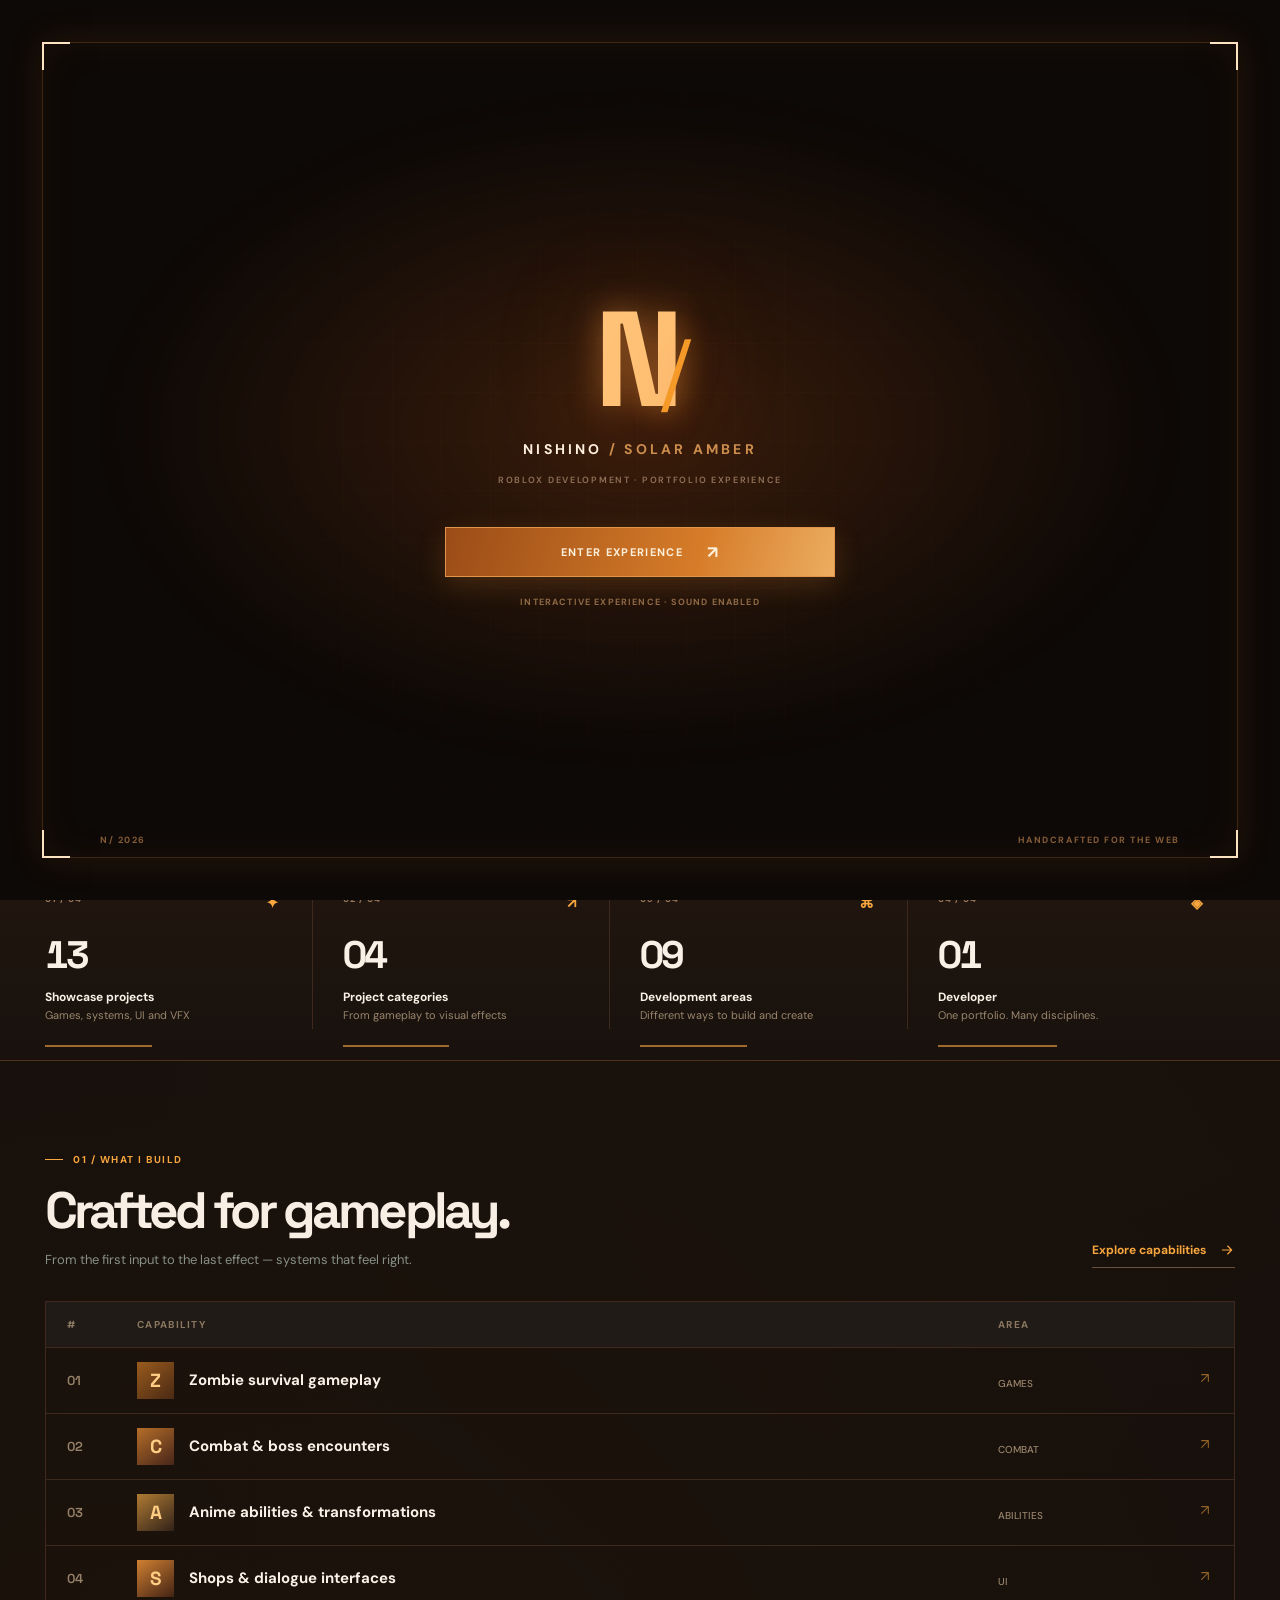
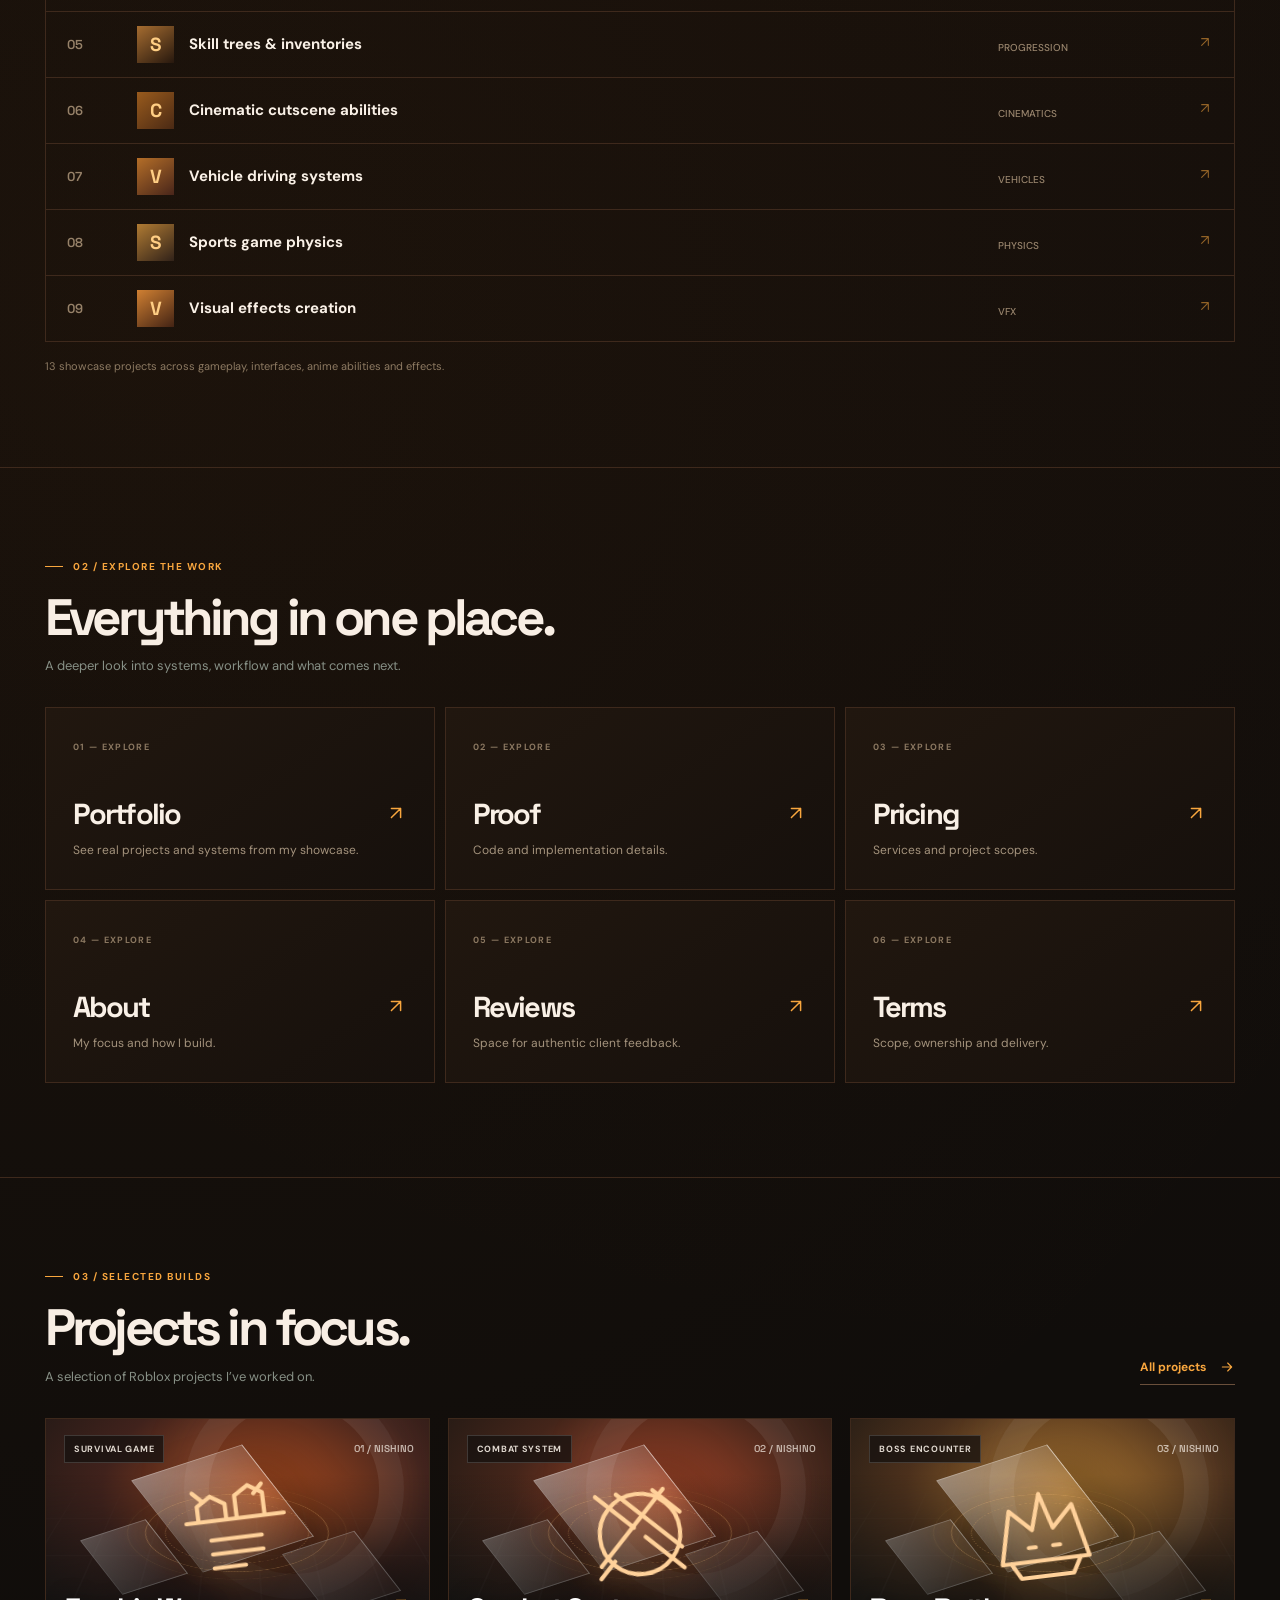
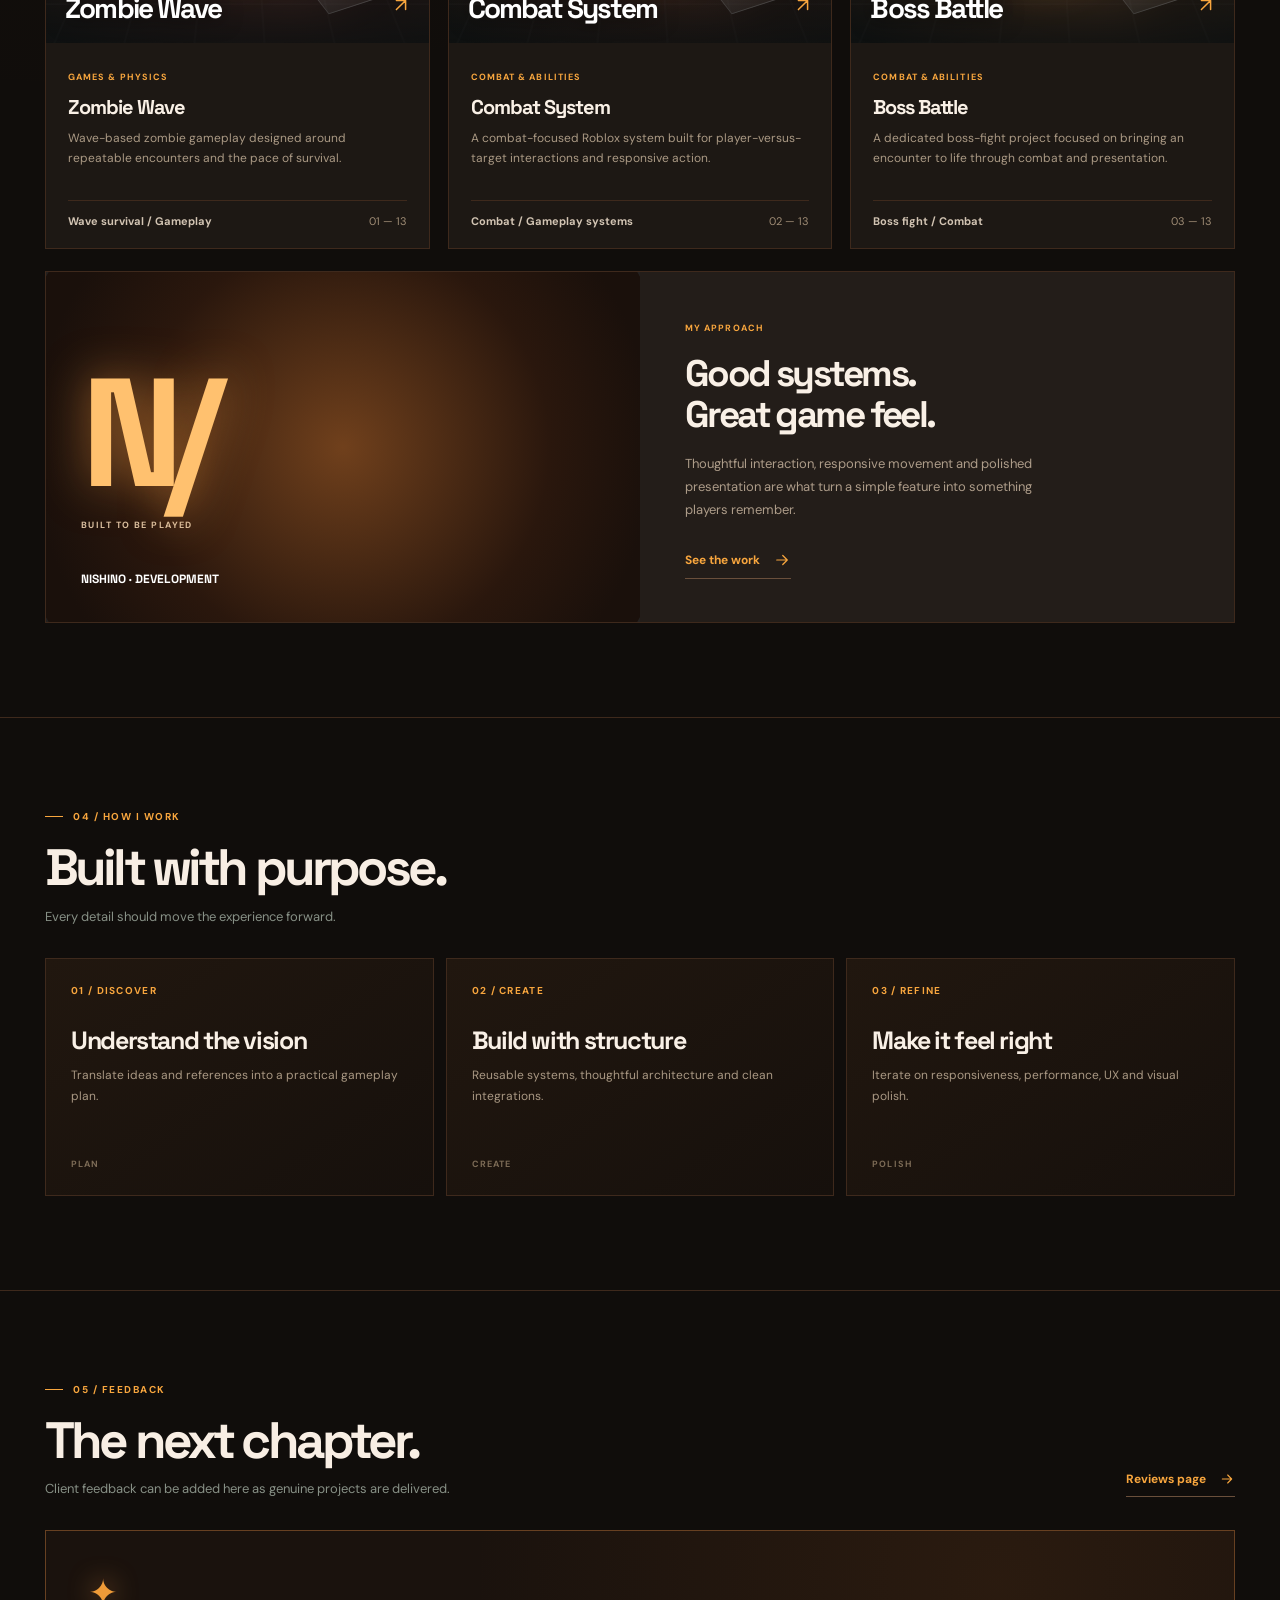
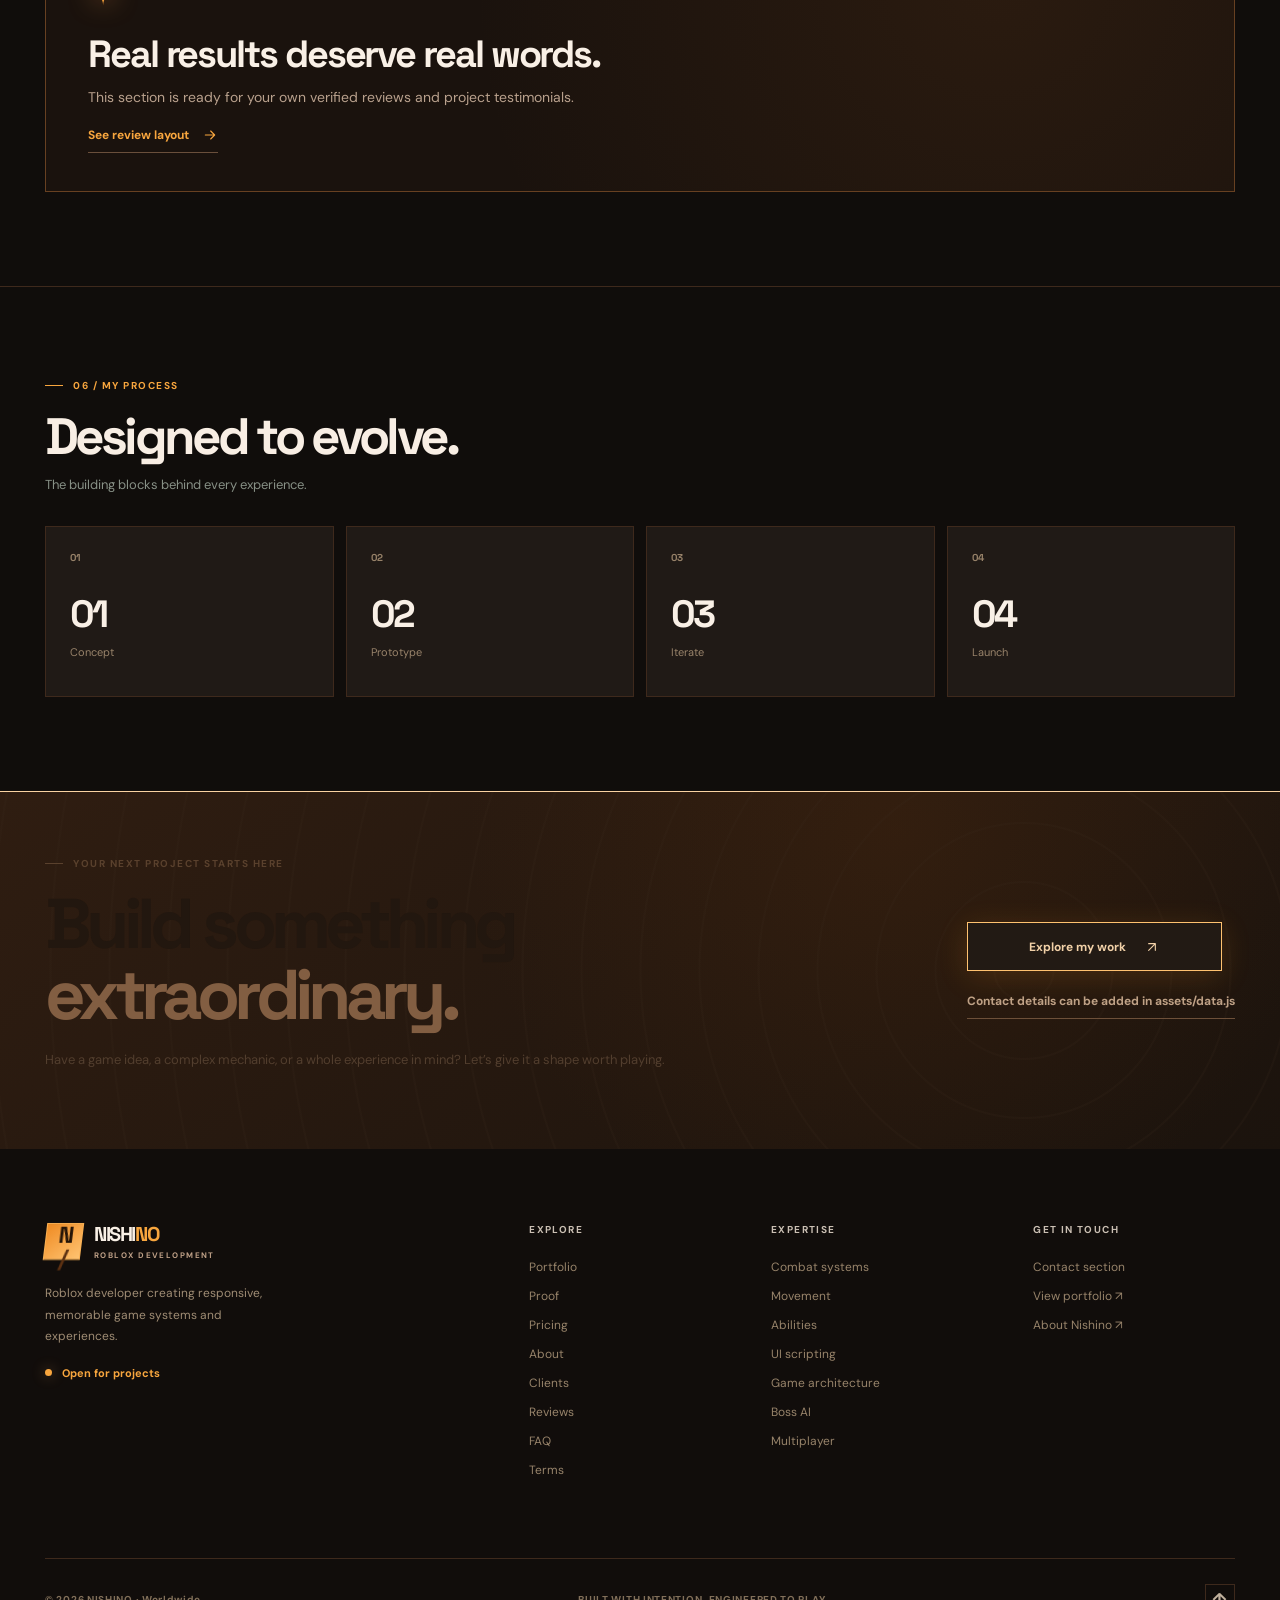
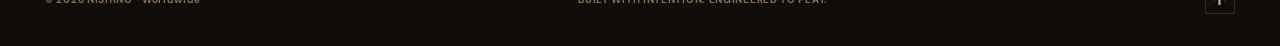
==== index.html @ 311f37c1 "True First Upload" ====
<!doctype html>
<html lang="en">
<head>
<meta charset="UTF-8">
<meta name="viewport" content="width=device-width, initial-scale=1.0">
<meta name="theme-color" content="#130e0b">
<meta name="description" content="Nishino | Roblox development, combat systems, interactive UI, movement and game design.">
<title>Nishino — Roblox Developer Portfolio</title>
<link rel="stylesheet" href="assets/styles.css">
<link rel="stylesheet" href="assets/motion.css">
<link rel="stylesheet" href="assets/sounds.css">
</head>
<body>
<div class="ns-preloader" id="nsPreloader" data-stage="enter" role="status" aria-live="polite">
  <div class="ns-loader-aura" aria-hidden="true"></div>
  <div class="ns-loader-frame" aria-hidden="true"><i></i><i></i><i></i><i></i></div>
  <div class="ns-loader-content">
    <div class="ns-loader-monogram" aria-hidden="true">N<span>/</span></div>
    <div class="ns-loader-title">NISHINO<span> / SOLAR AMBER</span></div>
    <p class="ns-loader-tagline">ROBLOX DEVELOPMENT · PORTFOLIO EXPERIENCE</p>
    <div class="ns-loader-progress" id="nsLoaderProgress"><div class="ns-loader-progress-label"><span>LOADING<span class="ns-loader-dots">...</span></span><b id="nsLoaderPercent">0%</b></div><div class="ns-loader-track"><i id="nsLoaderFill"></i></div></div>
    <button type="button" class="ns-loader-enter" id="nsLoaderEnter">ENTER EXPERIENCE <span aria-hidden="true">↗</span></button>
    <div class="ns-loader-footnote" id="nsLoaderHint">INTERACTIVE EXPERIENCE · SOUND ENABLED</div>
  </div>
  <div class="ns-loader-edition">N/ 2026 <span>HANDCRAFTED FOR THE WEB</span></div>
</div>
<div id="app"></div>
<script src="assets/data.js"></script>
<script src="assets/app.js"></script>
<script src="assets/motion.js"></script>
<script src="assets/sounds.js"></script>
</body>
</html>
---- assets/styles.css ----
@import url('https://fonts.googleapis.com/css2?family=DM+Sans:wght@400;500;600;700&family=Space+Grotesk:wght@400;500;600;700&display=swap');
:root{--bg:#14110e;--bg2:#1b1613;--surface:#201a16;--surface2:#29221c;--line:#3c3129;--text:#ece6df;--muted:#aa9985;--low:#697268;--green:#e8ab61;--green2:#c8914e;--serif:Georgia,'Times New Roman',serif;--font:'DM Sans',sans-serif;--display:'Space Grotesk',sans-serif}
*{box-sizing:border-box}html{scroll-behavior:smooth;scroll-padding-top:110px}body{margin:0;background:var(--bg);color:var(--text);font-family:var(--font);-webkit-font-smoothing:antialiased}button,input,textarea{font:inherit}button{cursor:pointer}a{text-decoration:none;color:inherit}img{max-width:100%;display:block}::selection{background:var(--green);color:#14110e}:focus-visible{outline:2px solid var(--green);outline-offset:4px}.wrap{max-width:1360px;margin-inline:auto;padding-inline:45px}.top-strip{height:31px;border-bottom:1px solid #40352d;display:flex;align-items:center;justify-content:space-between;padding-inline:max(45px,calc((100vw - 1270px)/2));font-size:9px;letter-spacing:.15em;color:#8f7b63;font-weight:700}.top-split{padding:0 10px;color:var(--green)}.site-header{position:sticky;top:0;background:rgba(16,18,16,.95);z-index:80;border-bottom:1px solid var(--line);backdrop-filter:blur(22px)}.header-inner{height:80px;display:flex;align-items:center;gap:35px}.brand{display:flex;align-items:center;gap:12px;flex:0 0 auto;font:700 20px/1 var(--display);letter-spacing:-.07em}.brand>span:last-child{display:flex;flex-direction:column;gap:6px}.brand strong,.brand-strong{color:var(--green)}.brand small{font:700 8px/1 var(--font);letter-spacing:.18em;color:#948067}.brand-mark{width:37px;height:37px;background:var(--green);display:grid;place-items:center;color:#201811;font:700 23px/1 var(--display);letter-spacing:-.17em;transform:skew(-7deg)}.brand-slash{color:#8b6b45}.desktop-nav{display:flex;gap:22px;align-items:center;margin-left:auto}.desktop-nav a{font-size:12px;font-weight:700;color:#929b91;transition:color .2s;white-space:nowrap}.desktop-nav a:hover,.desktop-nav a.active{color:var(--text)}.desktop-nav a.active{position:relative}.desktop-nav a.active:after{content:'';height:3px;background:var(--green);position:absolute;bottom:-33px;left:0;right:0}.header-actions{display:flex;margin-left:auto}.header-hire{height:39px;border:1px solid #906d42;padding:0 15px;display:flex;align-items:center;gap:10px;font-size:12px;font-weight:700;color:var(--green);white-space:nowrap;transition:background .2s}.header-hire:hover{background:#2d2219}.status-dot{width:7px;height:7px;border-radius:50%;display:inline-block;background:var(--green);box-shadow:0 0 14px #e6ad667e;flex:0 0 auto}.header-hire-name{color:var(--green)}.menu-toggle,.mobile-nav{display:none}.hero{min-height:685px;display:grid;grid-template-columns:1.2fr .8fr;gap:7.5%;align-items:center;padding-top:80px;padding-bottom:93px}.hero-overline{font:700 10px var(--font);letter-spacing:.15em;color:var(--green);display:flex;gap:10px;align-items:center;text-transform:uppercase}.hero-overline-tail{color:#7d857a;margin-left:13px}.hero h1{font:700 clamp(53px,5.55vw,83px)/1.065 var(--display);letter-spacing:-.079em;margin:25px 0 23px}.hero h1 em,h1 em,.contact-band h2 em{font-style:normal;color:var(--green)}.hero-muted{color:#777e75}.hero-desc{font-size:20px;line-height:1.55;color:#c8bdb0;max-width:480px;margin:0 0 30px}.hero-ctas{display:flex;align-items:center;gap:12px;flex-wrap:wrap}.button{height:49px;display:inline-flex;align-items:center;justify-content:center;gap:18px;padding:0 23px;font:700 12px var(--font);border:1px solid transparent;transition:background .2s,transform .2s,border-color .2s;white-space:nowrap}.button:hover{transform:translateY(-2px)}.button-primary{background:var(--green);color:#231a13}.button-primary:hover{background:#f0bd80}.button-outline{border-color:#5d4d40;color:var(--text);background:transparent}.button-outline:hover{border-color:var(--green);background:#28211c}.hero-footnote{font-size:11px;color:#99846c;line-height:1.9;margin-top:24px}.hero-side{min-width:0}.identity-card{height:410px;border:1px solid #524439;background:#28211b;position:relative;overflow:hidden}.identity-top{height:52px;display:flex;justify-content:space-between;align-items:center;padding:0 20px;border-bottom:1px solid #55463b;position:relative;z-index:4}.identity-no{font:700 10px var(--display);color:#b79c7b}.identity-chip{display:flex;align-items:center;gap:6px;font:700 9px var(--font);letter-spacing:.08em;color:#d9c7b0}.identity-art{height:286px;overflow:hidden;position:relative;display:grid;place-items:center;background:radial-gradient(circle at 60% 55%,#6a503c 0%,#342a23 33%,#28211b 70%)}.identity-circle{position:absolute;width:255px;height:255px;border:1px solid #ce965140;border-radius:50%;box-shadow:0 0 0 40px #d29f6108,0 0 0 80px #d29f6107}.identity-grid{position:absolute;inset:0;background-image:linear-gradient(#d2af8511 1px,transparent 1px),linear-gradient(90deg,#d2af8511 1px,transparent 1px);background-size:27px 27px;mask-image:linear-gradient(transparent,#000)}.identity-vector{position:relative;font:700 132px/1 var(--display);letter-spacing:-.14em;color:#e7b578;text-shadow:9px 10px 0 #241c15,0 0 55px #eda64f45;transform:rotate(-8deg);z-index:2}.identity-vector span{color:#f7e0c4}.identity-bracket{position:absolute;font:700 260px var(--display);line-height:1;top:10px;color:#c49d6e22}.bracket-one{left:15px}.bracket-two{right:28px}.identity-caption{height:71px;border-top:1px solid #53453a;padding:13px 20px;display:flex;justify-content:space-between;align-items:center}.identity-label{font:700 9px var(--font);color:#b9a081;letter-spacing:.1em}.identity-caption h3{margin:6px 0 0;font:700 21px/1 var(--display);letter-spacing:-.055em}.status-pill{display:flex;align-items:center;gap:8px;padding:8px 10px;border:1px solid #7d5e46;color:#e9b677;font-size:9px;font-weight:800;letter-spacing:.05em}.credentials-row{display:grid;grid-template-columns:repeat(3,1fr);border:1px solid var(--line);border-top:0}.credentials-row>div{padding:15px 12px;min-width:0;border-right:1px solid var(--line)}.credentials-row>div:last-child{border-right:0}.credentials-row span{display:block;font:700 8px var(--font);letter-spacing:.08em;color:#8c7961;margin-bottom:6px}.credentials-row b{display:block;font-size:10px;line-height:1.4;color:#d6cec4}.metrics-section{background:#1d1814;border-block:1px solid var(--line)}.metrics-grid{display:grid;grid-template-columns:repeat(4,minmax(0,1fr));padding-top:27px;padding-bottom:31px}.metric{padding:7px 31px 7px 0;border-right:1px solid var(--line);margin-right:30px}.metric:last-child{margin-right:0;border-right:0}.metric-top{display:flex;justify-content:space-between;font:700 9px var(--font);color:#83715b;letter-spacing:.12em;margin-bottom:23px}.metric-top span:last-child{color:var(--green);font-size:15px}.metric strong{display:block;font:700 clamp(33px,3vw,47px)/1 var(--display);letter-spacing:-.07em;color:var(--text)}.metric h3{font-size:12px;margin:15px 0 3px}.metric p{font-size:11px;color:#9a866d;margin:0}.section{padding-top:92px;padding-bottom:94px}.section-separated{border-top:1px solid var(--line)}.section-heading{display:flex;align-items:flex-end;justify-content:space-between;gap:25px;margin-bottom:33px}.eyebrow{display:flex;align-items:center;gap:10px;font:700 10px var(--font);letter-spacing:.15em;text-transform:uppercase;color:var(--green)}.eyebrow-line{width:18px;height:1px;background:var(--green)}.eyebrow-num{color:#756151;margin-left:15px}.section h2,.section-heading h2,.split-section h2{font:700 clamp(35px,4vw,53px)/1.12 var(--display);letter-spacing:-.075em;margin:16px 0 0}.section-subline{color:#879086;font-size:13px;margin:11px 0 0}.section-link,.inline-arrow{display:inline-flex;gap:13px;align-items:center;color:var(--green);font-size:12px;font-weight:700;white-space:nowrap;border-bottom:1px solid #6a4f3b;padding-bottom:9px}.section-link:hover,.inline-arrow:hover{color:#f6dcbb}.studio-table{border:1px solid var(--line);border-bottom:0}.studio-table-head,.studio-row{display:grid;grid-template-columns:70px 1fr 180px 35px;align-items:center}.studio-table-head{background:#211b17;color:#8a7760;font:700 10px var(--font);letter-spacing:.13em;padding:16px 21px;border-bottom:1px solid var(--line)}.studio-row{padding:14px 21px;border-bottom:1px solid var(--line);transition:background .2s}.studio-row:hover{background:#251e19}.rank{font:600 13px var(--display);color:#978269}.studio-name{font-weight:700;font-size:15px;display:flex;align-items:center;gap:15px;min-width:0}.studio-icon{display:grid;place-items:center;width:37px;height:37px;background:linear-gradient(145deg,#7a5e48,#382e27);font:700 19px var(--display);font-style:normal;color:#eddbc4;flex-shrink:0}.studio-icon-1{background:linear-gradient(145deg,#60415f,#241c3d)}.studio-icon-2{background:linear-gradient(145deg,#476c83,#1b323b)}.studio-icon-3{background:linear-gradient(145deg,#906a3c,#372720)}.studio-icon-4{background:linear-gradient(145deg,#725f50,#2d251f)}.studio-visits{font:700 19px var(--display);letter-spacing:-.05em}.studio-visits small{font:500 10px var(--font);color:#99856d;letter-spacing:0}.studio-arrow{color:var(--green);justify-self:end;opacity:.55}.studio-row:hover .studio-arrow{opacity:1}.under-table{font-size:11px;color:#8d7a62;margin:17px 0 0}.route-grid{display:grid;grid-template-columns:repeat(3,minmax(0,1fr));gap:10px}.route-tile{border:1px solid var(--line);padding:26px 27px 29px;background:linear-gradient(130deg,#201b17,#1b1613);transition:background .2s,border-color .2s,transform .2s}.route-tile:hover{border-color:#90714b;transform:translateY(-3px);background:#29221c}.route-index{font:700 9px var(--font);color:#8b7861;letter-spacing:.15em}.route-tile h3{font:700 29px var(--display);letter-spacing:-.065em;margin:40px 0 9px;display:flex;justify-content:space-between;align-items:center}.route-tile h3 span{color:var(--green)}.route-tile p{font-size:12px;color:#a4937d;margin:0;line-height:1.6}.projects-grid{display:grid;grid-template-columns:repeat(3,minmax(0,1fr));gap:18px}.project-card{text-align:left;display:block;min-width:0;padding:0;background:#1d1814;border:1px solid var(--line);color:inherit;transition:transform .2s,border-color .2s}.project-card:hover{transform:translateY(-4px);border-color:#90714c}.project-cover{height:224px;position:relative;overflow:hidden;background:#2e251e}.project-cover:after{content:'';position:absolute;inset:0;background:linear-gradient(transparent 25%,#0b0f10c2);pointer-events:none}.project-cover>img{width:100%;height:100%;object-fit:cover;filter:saturate(.86) contrast(1.04)}.cover-scene{inset:0;position:absolute;overflow:hidden;background:radial-gradient(circle at 60% 50%,#5c4636,#281d15 70%)}.tone-fire .cover-scene,.tone-red .cover-scene{background:radial-gradient(circle at 55% 40%,#7f3c25,#251c1a 73%)}.tone-blue .cover-scene{background:radial-gradient(circle at 55% 40%,#28587f,#111e30 76%)}.tone-violet .cover-scene,.tone-purple .cover-scene{background:radial-gradient(circle at 60% 40%,#6d3d7e,#21182c 76%)}.tone-pink .cover-scene{background:radial-gradient(circle at 55% 40%,#7b4266,#2f1d2b 75%)}.tone-sky .cover-scene{background:radial-gradient(circle at 45% 35%,#407b8b,#17242b 75%)}.scene-orb{position:absolute;top:-40px;right:25px;width:220px;height:220px;border-radius:50%;border:25px solid #ffffff12;box-shadow:0 0 60px #edd0ac13}.scene-grid{position:absolute;inset:0;background-image:linear-gradient(#ffffff15 1px,transparent 1px),linear-gradient(90deg,#ffffff15 1px,transparent 1px);background-size:34px 34px;transform:perspective(300px) rotateX(45deg) scale(1.5) translateY(65px);mask-image:linear-gradient(transparent,#000)}.scene-box{position:absolute;display:block;width:115px;height:115px;transform:rotate(-28deg) skew(10deg,10deg);box-shadow:18px 25px 45px #0005;border:1px solid #ffffff60}.box-1{top:32px;left:31%;background:linear-gradient(115deg,#ffffff65,#ffffff0b)}.box-2{width:68px;height:68px;left:14%;top:104px;background:linear-gradient(115deg,#ffffff55,#ffffff08)}.box-3{width:75px;height:75px;right:13%;top:116px;background:linear-gradient(115deg,#ffffff35,#ffffff09)}.cover-type,.cover-code,.cover-title,.cover-arrow{position:absolute;z-index:2}.cover-type{left:18px;top:16px;background:#171310c9;border:1px solid #ffffff28;padding:7px 9px;font-size:9px;color:#e0d8cf;letter-spacing:.08em;font-weight:700}.cover-code{top:23px;right:15px;color:#efe6dcbd;font:600 10px var(--display)}.cover-title{bottom:19px;left:19px;right:52px;font:700 28px/1.1 var(--display);letter-spacing:-.065em;color:white;text-shadow:0 2px 20px #0009}.cover-arrow{right:17px;bottom:22px;color:var(--green)}.project-bottom{padding:21px 22px 20px;min-height:205px;display:flex;flex-direction:column;justify-content:space-between}.card-kicker{font:700 9px var(--font);letter-spacing:.12em;text-transform:uppercase;color:var(--green)}.project-bottom h3{font:700 20px var(--display);letter-spacing:-.05em;margin:9px 0}.project-bottom p{font-size:12px;line-height:1.65;color:#aa9984;margin:0}.project-bottom-meta{display:flex;justify-content:space-between;gap:16px;border-top:1px solid var(--line);margin-top:18px;padding-top:13px;font-size:11px;color:#9f8c75}.project-bottom-meta span:first-child{font-weight:700;color:#d2c4b3}.feature-showcase{display:grid;grid-template-columns:1fr 1fr;gap:0;border:1px solid var(--line);margin-top:22px;min-height:300px}.feature-cover{background:radial-gradient(circle at 60% 50%,#325c63,#17232a 65%);padding:35px;display:flex;justify-content:end;align-items:start;flex-direction:column;position:relative;overflow:hidden}.feature-cover:before{content:'';position:absolute;inset:-70% -20%;border:75px solid #8cddfa15;border-radius:50%}.feature-cover-number{font:700 clamp(53px,7vw,88px)/1 var(--display);letter-spacing:-.09em;position:relative;z-index:2;color:white}.feature-cover p{font:700 9px var(--font);letter-spacing:.16em;color:#dac0a1;margin:9px 0 40px;position:relative}.feature-cover strong{font:700 12px var(--display);color:#fff}.feature-info{padding:43px 45px;background:#231d19}.tag{font:700 9px var(--font);letter-spacing:.12em;color:var(--green)}.feature-info h3{font:700 37px/1.1 var(--display);letter-spacing:-.07em;margin:18px 0}.feature-info p{color:#ad9c89;font-size:13px;line-height:1.75;max-width:350px;margin-bottom:27px}.education-grid{display:grid;grid-template-columns:repeat(3,1fr);gap:12px}.education-card{min-height:238px;border:1px solid var(--line);padding:25px;display:flex;flex-direction:column}.education-card>span{font:700 10px var(--font);letter-spacing:.13em;color:var(--green)}.education-card h3{font:700 25px/1.18 var(--display);letter-spacing:-.055em;margin:29px 0 10px}.education-card p{color:#a99883;font-size:12px;line-height:1.7;margin:0}.education-card b{font-size:9px;letter-spacing:.12em;color:#7c6b56;margin-top:auto;padding-top:20px}.reviews-grid{display:grid;grid-template-columns:repeat(3,minmax(0,1fr));gap:12px}.review-card{padding:27px 25px;min-height:280px;display:flex;flex-direction:column;background:#221c17;border:1px solid var(--line)}.review-stars{font-size:13px;letter-spacing:.1em;color:var(--green);display:flex;justify-content:space-between;gap:9px}.review-stars span{color:#9b876f;letter-spacing:0;font-size:10px}.review-card blockquote{font:500 14px/1.7 var(--font);margin:23px 0 26px;color:#d8d0c7;flex:1}.review-person{display:flex;align-items:center;gap:11px;border-top:1px solid var(--line);padding-top:16px}.review-avatar{display:grid;place-items:center;width:31px;height:31px;background:#4a382b;color:#f4c080;font:700 14px var(--display)}.review-person strong{font-size:11px;display:block}.review-person small{font-size:10px;color:#98846b;display:block;margin-top:4px}.personal-grid{display:grid;grid-template-columns:repeat(4,1fr);gap:12px}.personal-tile{border:1px solid var(--line);padding:24px;background:#201a16;min-height:171px;display:flex;flex-direction:column}.personal-tile span{color:#978269;font:700 10px var(--display)}.personal-tile strong{font:700 38px var(--display);letter-spacing:-.07em;margin-top:26px}.personal-tile small{color:#98836a;font-size:11px;margin-top:7px}.contact-band{background:#e8ab61;color:#22170f;border-top:1px solid #fad3a2}.contact-band-inner{min-height:338px;display:flex;align-items:center;justify-content:space-between;gap:50px;padding-block:65px}.contact-band .eyebrow{color:#5a412d}.contact-band .eyebrow-line{background:#5a412d}.contact-band h2{font:700 clamp(52px,5.5vw,75px)/1 var(--display);letter-spacing:-.08em;margin:19px 0}.contact-band h2 em{color:#825e42}.contact-band p{font-size:13px;color:#523e2e;line-height:1.7}.contact-side{display:flex;flex-direction:column;align-items:flex-start;gap:22px}.contact-side .button-primary{background:#221a14;color:#f2d1a8;min-width:255px}.contact-side .button-primary:hover{background:#443427}.contact-email{display:flex;gap:10px;align-items:center;font-size:12px;font-weight:700;border-bottom:1px solid #6d5039;padding-bottom:9px}.footer{background:#16120f}.footer-top{display:grid;grid-template-columns:2.2fr 1fr 1.1fr 1fr;gap:40px;padding:74px 0 80px}.footer-logo{width:max-content}.footer-brand p{color:#9f8c74;font-size:12px;line-height:1.8;max-width:240px;margin:23px 0 18px}.footer-status{display:flex;align-items:center;gap:10px;color:var(--green);font-size:11px;font-weight:700}.footer-links{display:flex;flex-direction:column;gap:13px}.footer-links h4{font:700 10px var(--font);letter-spacing:.14em;text-transform:uppercase;color:#cbc0b4;margin:0 0 10px}.footer-links a{color:#97836a;font-size:12px;transition:color .2s}.footer-links a:hover{color:var(--green)}.footer-bottom{border-top:1px solid var(--line);display:flex;align-items:center;gap:20px;justify-content:space-between;padding:25px 0 32px;font:700 10px var(--font);letter-spacing:.07em;color:#82705a}.to-top{width:30px;height:30px;display:grid;place-items:center;border:1px solid var(--line);color:#c0b09c;font-size:17px}.page-intro{min-height:355px;position:relative;display:flex;align-items:center;border-bottom:1px solid var(--line);overflow:hidden}.page-intro-inner{position:relative;z-index:2;padding:65px 0;max-width:750px}.page-intro h1{font:700 clamp(51px,6.3vw,85px)/1 var(--display);letter-spacing:-.082em;margin:23px 0 19px}.page-intro p{font-size:16px;line-height:1.65;color:#ae9d8a;max-width:650px}.page-intro-art{position:absolute;right:0;top:0;bottom:0;width:30%;opacity:.3;background:radial-gradient(ellipse at 100% 50%,#d19b583e,transparent 55%);overflow:hidden}.page-intro-art span{position:absolute;display:block;width:180px;height:180px;border:1px solid #c69c6860;transform:rotate(35deg);right:55px;top:70px}.page-intro-art span:nth-child(2){right:110px;top:126px}.page-intro-art span:nth-child(3){right:0;top:12px}.portfolio-section{padding-bottom:90px}.highlight-grid .project-card:first-child{border-color:#7a5b43}.filter-row{display:flex;gap:8px;flex-wrap:wrap;margin-bottom:24px}.filter-btn{background:transparent;color:#9e8a73;border:1px solid var(--line);font-size:12px;font-weight:700;padding:12px 16px;transition:all .2s}.filter-btn:hover{border-color:#7d6b55;color:#fff}.filter-btn.selected{background:var(--green);color:#221b16;border-color:var(--green)}.load-more-wrap{display:flex;align-items:center;justify-content:space-between;margin-top:30px}.load-more-wrap>span{color:#9b876f;font-size:12px}.load-more-wrap .button[hidden]{display:none}.steps-grid{display:grid;grid-template-columns:repeat(4,1fr);gap:12px}.step{padding:24px;border:1px solid var(--line);background:#201a16;min-height:196px}.step span{font-size:11px;color:var(--green);font-weight:700;letter-spacing:.11em}.step h3{font:700 24px var(--display);letter-spacing:-.06em;margin:40px 0 9px}.step p{font-size:12px;line-height:1.65;color:#a08d76;margin:0}.pricing-grid{display:grid;grid-template-columns:repeat(3,1fr);gap:13px}.pricing-card{background:#201b17;padding:29px 27px 20px;border:1px solid var(--line);min-height:343px;display:flex;flex-direction:column;transition:border-color .2s}.pricing-card:hover{border-color:#8e724f}.pricing-label{color:var(--green);font-size:9px;font-weight:700;letter-spacing:.13em}.pricing-card h3{font:700 27px var(--display);letter-spacing:-.06em;margin:21px 0 12px}.pricing-card>p{font-size:12px;line-height:1.7;color:#a79681;margin:0 0 21px}.pricing-card ul{padding:0;margin:0 0 25px;list-style:none;display:flex;flex-direction:column;gap:9px}.pricing-card li{display:flex;gap:9px;align-items:center;font-size:11px;color:#c6baad}.pricing-card li svg{color:var(--green)}.pricing-card-foot{margin-top:auto;border-top:1px solid var(--line);padding-top:17px;display:flex;align-items:center;justify-content:space-between}.pricing-card-foot strong{font:700 19px var(--display)}.pricing-card-foot a{color:var(--green)}.dual-cards{display:grid;grid-template-columns:repeat(2,1fr);gap:13px}.info-card{border:1px solid var(--line);background:#221c17;padding:30px;min-height:204px}.info-card span{font:700 10px var(--font);color:var(--green);letter-spacing:.12em}.info-card h3{font:700 28px var(--display);letter-spacing:-.05em;margin:22px 0 11px}.info-card p{color:#b0a18e;font-size:13px;line-height:1.8}.proof-grid{display:grid;grid-template-columns:repeat(2,1fr);gap:14px}.proof-card{border:1px solid var(--line);background:#201b17;padding:29px;min-height:360px}.proof-icon{width:44px;height:44px;border:1px solid #7a5e48;display:grid;place-items:center;color:var(--green);margin-bottom:27px}.proof-card>span{color:var(--green);font-size:10px;letter-spacing:.11em;font-weight:700}.proof-card h3{font:700 29px var(--display);letter-spacing:-.06em;margin:15px 0}.proof-card>p{font-size:13px;color:#ac9c88;line-height:1.8;min-height:65px}.proof-chips,.mini-tags{display:flex;gap:7px;flex-wrap:wrap}.proof-chips span,.mini-tags span{border:1px solid #57483c;color:#c6baad;padding:8px 10px;font-size:10px}.proof-card>a{display:flex;align-items:center;gap:10px;margin-top:28px;color:var(--green);font-size:12px;font-weight:700}.stats-showcase{display:grid;grid-template-columns:repeat(3,1fr);gap:12px}.stats-showcase>div{border:1px solid var(--line);padding:28px;display:flex;flex-direction:column;gap:13px}.stats-showcase span,.stats-showcase small{font-size:11px;color:#a4937d}.stats-showcase strong{font:700 39px var(--display);letter-spacing:-.075em}.split-section{display:grid;grid-template-columns:1fr 1fr;gap:80px;align-items:start}.split-section h2{font-size:clamp(42px,5vw,65px)}.split-copy p{font-size:15px;line-height:1.85;color:#ad9c89;margin:0 0 22px}.split-copy .button{margin-top:8px}.timeline{border-top:1px solid var(--line)}.timeline-item{display:grid;grid-template-columns:120px 1fr 30px;gap:15px;border-bottom:1px solid var(--line);padding:26px 10px;align-items:center}.timeline-item>span{font:700 13px var(--display);color:var(--green)}.timeline-item h3{font:700 22px var(--display);letter-spacing:-.05em;margin:0 0 8px}.timeline-item p{color:#9f8c75;font-size:12px;margin:0}.timeline-item svg{color:var(--green)}.client-grid{display:grid;grid-template-columns:repeat(4,1fr);gap:12px}.client-card{border:1px solid var(--line);background:#201b17;padding:21px;min-height:240px;display:flex;flex-direction:column}.client-card-top{display:flex;justify-content:space-between;align-items:start}.client-card-top>span:last-child{font-size:10px;color:#86745d}.client-monogram{width:55px;height:55px;display:grid;place-items:center;background:#40342b;color:#ddb584;font:700 29px var(--display)}.client-card h3{font:700 21px/1.2 var(--display);letter-spacing:-.05em;margin:26px 0 20px}.client-card>div:last-child{margin-top:auto;display:flex;gap:7px;align-items:baseline}.client-card strong{font:700 20px var(--display)}.client-card small{font-size:10px;color:#968168}.review-summary{display:flex;gap:30px;align-items:center;border:1px solid var(--line);background:#231d19;padding:30px;margin-bottom:25px}.review-summary strong{font:700 55px var(--display);letter-spacing:-.07em}.review-summary strong span{font:500 17px var(--display);color:#ab9b87}.review-summary div span{color:var(--green);letter-spacing:.09em}.review-summary p{font:700 10px var(--font);letter-spacing:.1em;color:#99846c}.review-page-grid{grid-template-columns:repeat(3,1fr)}.review-page-grid .review-card{min-height:294px}.faq-layout{display:grid;grid-template-columns:245px 1fr;gap:72px}.faq-aside{position:sticky;top:120px;height:max-content;display:flex;flex-direction:column;gap:17px;border-left:1px solid var(--line);padding-left:20px}.faq-aside>span{color:var(--green);font:700 10px var(--font);letter-spacing:.13em;margin-bottom:8px}.faq-aside>a{font-size:12px;color:#aa9985;transition:color .2s}.faq-aside>a:hover{color:var(--green)}.faq-group{padding-bottom:46px;margin-bottom:47px;border-bottom:1px solid var(--line)}.faq-group:last-child{border-bottom:0;margin-bottom:0;padding-bottom:0}.faq-group .section-heading{margin-bottom:25px}.faq-group .section-heading h2{font-size:30px}.accordion{border-top:1px solid var(--line)}.faq-item{border-bottom:1px solid var(--line)}.faq-item summary{list-style:none;display:flex;justify-content:space-between;gap:20px;align-items:center;padding:21px 4px;font-weight:700;font-size:14px;cursor:pointer}.faq-item summary::-webkit-details-marker{display:none}.faq-item summary>span{color:var(--green);transition:transform .2s}.faq-item[open] summary>span{transform:rotate(45deg)}.faq-item>p{color:#a89782;font-size:13px;line-height:1.8;max-width:700px;margin:0;padding:0 26px 22px 4px}.terms-layout{display:grid;grid-template-columns:265px 1fr;gap:80px}.terms-layout aside{position:sticky;top:125px;height:max-content}.terms-layout aside span{font-size:11px;color:var(--green);font-weight:700;letter-spacing:.1em}.terms-layout aside p{font-size:13px;color:#9d8a72;line-height:1.75}.term-entry{padding:14px 0 32px;border-bottom:1px solid var(--line);margin-bottom:26px}.term-entry>span{font-size:10px;color:var(--green);font-weight:700;letter-spacing:.1em}.term-entry h2{font:700 32px var(--display);letter-spacing:-.07em;margin:13px 0}.term-entry p{font-size:14px;line-height:1.85;color:#af9f8c;max-width:700px}.project-modal{max-width:780px;width:min(92vw,780px);max-height:90vh;overflow:auto;background:var(--surface);border:1px solid #79604d;color:var(--text);padding:0;box-shadow:0 30px 100px #000d}.project-modal::backdrop{background:#000b;backdrop-filter:blur(7px)}body.modal-open{overflow:hidden}.dialog-close{position:sticky;float:right;top:12px;margin:12px 12px -50px 0;width:36px;height:36px;display:grid;place-items:center;background:#201a16;color:#edd1af;border:1px solid #795f4b;z-index:10}.modal-cover{height:300px}.modal-cover .cover-title{font-size:46px;bottom:26px;left:29px}.modal-body{padding:35px 38px 40px}.modal-body h2{font:700 43px var(--display);letter-spacing:-.07em;margin:13px 0 17px}.modal-body>p{font-size:15px;color:#b5a795;line-height:1.7}.modal-stats{display:flex;gap:35px;margin:30px 0;padding:20px 0;border-block:1px solid var(--line)}.modal-stats>div{display:flex;flex-direction:column;gap:9px}.modal-stats small{font:700 9px var(--font);letter-spacing:.1em;color:#8e7a63}.modal-stats strong{font:700 16px var(--display)}
@media(max-width:1200px){.wrap{padding-inline:30px}.desktop-nav{gap:13px}.desktop-nav a{font-size:11px}.header-inner{gap:15px}.hero{gap:4%}.hero h1{font-size:clamp(52px,5.5vw,75px)}.header-hire{padding:0 10px}}
@media(max-width:1020px){.desktop-nav{display:none}.header-actions{margin-left:auto}.menu-toggle{display:grid;place-items:center;background:transparent;border:1px solid var(--line);color:var(--text);width:42px;height:41px;margin-left:10px}.mobile-nav{display:none;border-top:1px solid var(--line);padding:12px 30px 25px;background:#1a1512;grid-template-columns:repeat(3,1fr);gap:0 20px}.nav-open .mobile-nav{display:grid}.mobile-nav a{display:flex;align-items:center;justify-content:space-between;border-bottom:1px solid var(--line);padding:18px 2px;font-size:13px;font-weight:700}.hero{grid-template-columns:1.1fr .9fr}.hero h1{font-size:clamp(47px,5.65vw,67px)}.identity-card{height:360px}.identity-art{height:236px}.credentials-row{grid-template-columns:1fr}.credentials-row>div{border-right:0;border-bottom:1px solid var(--line)}.credentials-row>div:last-child{border-bottom:0}.credentials-row span,.credentials-row b{display:inline}.credentials-row b{padding-left:10px}.metric{margin-right:12px;padding-right:12px}.metric strong{font-size:32px}.client-grid{grid-template-columns:repeat(3,1fr)}.route-grid{grid-template-columns:repeat(2,1fr)}.project-bottom{min-height:230px}}
@media(max-width:770px){.top-strip{display:none}.wrap{padding-inline:22px}.header-inner{height:67px}.hero{display:flex;flex-direction:column;align-items:stretch;gap:45px;padding-top:68px;padding-bottom:65px;min-height:auto}.hero h1{font-size:clamp(48px,9vw,70px)}.hero-overline-tail{display:none}.hero-side{max-width:480px;width:100%}.identity-card{height:390px}.identity-art{height:266px}.credentials-row{grid-template-columns:repeat(3,1fr)}.credentials-row>div{border-right:1px solid var(--line);border-bottom:0}.credentials-row span,.credentials-row b{display:block;padding:0}.credentials-row span{font-size:7px}.credentials-row b{font-size:9px}.metrics-grid{grid-template-columns:repeat(2,1fr);gap:22px 0}.metric:nth-child(2){border-right:0;margin-right:0}.metric strong{font-size:39px}.section{padding-top:66px;padding-bottom:70px}.section-heading h2{font-size:41px}.studio-table-head,.studio-row{grid-template-columns:46px 1fr 95px 24px}.studio-visits{font-size:16px}.studio-visits small{display:none}.studio-name{font-size:13px;gap:9px}.studio-icon{width:28px;height:28px;font-size:14px}.projects-grid{grid-template-columns:repeat(2,1fr)}.feature-showcase{grid-template-columns:1fr}.feature-cover{min-height:260px}.reviews-grid{grid-template-columns:repeat(2,1fr)}.review-page-grid{grid-template-columns:repeat(2,1fr)}.education-grid{grid-template-columns:1fr 1fr}.personal-grid{grid-template-columns:repeat(2,1fr)}.footer-top{grid-template-columns:repeat(3,1fr);gap:35px}.footer-brand{grid-column:1/-1}.contact-band-inner{align-items:flex-start;flex-direction:column;gap:8px}.contact-band h2{font-size:60px}.page-intro{min-height:315px}.page-intro h1{font-size:60px}.page-intro-art{display:none}.steps-grid{grid-template-columns:repeat(2,1fr)}.pricing-grid{grid-template-columns:repeat(2,1fr)}.client-grid{grid-template-columns:repeat(2,1fr)}.faq-layout{grid-template-columns:1fr}.faq-aside{display:none}.terms-layout{grid-template-columns:1fr;gap:10px}.terms-layout aside{position:static}.split-section{grid-template-columns:1fr;gap:26px}.stats-showcase{gap:10px}.stats-showcase strong{font-size:28px}}
@media(max-width:520px){.wrap{padding-inline:18px}.brand{font-size:18px}.brand-mark{width:33px;height:33px;font-size:20px}.header-hire{height:37px;padding:0 8px;font-size:11px}.menu-toggle{height:37px;width:37px;margin-left:8px}.mobile-nav{grid-template-columns:1fr 1fr;padding-inline:18px}.hero{padding-top:50px}.hero h1{font-size:clamp(42px,11.5vw,58px);margin-top:24px}.hero-desc{font-size:17px}.hero-ctas{align-items:stretch}.hero-ctas .button{flex-grow:1;padding-inline:11px;font-size:11px}.identity-card{height:350px}.identity-art{height:226px}.identity-vector{font-size:105px}.identity-circle{height:210px;width:210px}.credentials-row>div{padding:11px 8px}.credentials-row b{font-size:9px}.metrics-grid{gap:0}.metric{border-bottom:1px solid var(--line);margin:0!important;padding:22px 10px!important}.metric:nth-child(odd){border-right:1px solid var(--line)}.metric:nth-child(even){padding-left:15px!important}.metric:nth-child(n+3){border-bottom:0}.metric-top{margin-bottom:13px}.metric strong{font-size:clamp(28px,8vw,38px)}.metric h3{font-size:11px}.metric p{font-size:10px;line-height:1.5}.section-heading{flex-direction:column;align-items:flex-start;gap:18px}.section-heading h2{font-size:37px}.studio-table-head,.studio-row{padding-inline:11px;grid-template-columns:32px 1fr 65px 15px}.studio-table-head{font-size:8px}.studio-name{font-size:12px}.studio-icon{display:none}.studio-visits{font-size:13px}.route-grid{grid-template-columns:1fr 1fr;gap:8px}.route-tile{padding:17px}.route-tile h3{font-size:24px;margin-top:34px}.route-tile h3 svg{width:16px}.route-tile p{font-size:11px}.projects-grid,.reviews-grid,.education-grid,.pricing-grid,.proof-grid,.dual-cards{grid-template-columns:1fr}.project-cover{height:260px}.project-bottom{min-height:0}.feature-info{padding:30px}.feature-info h3{font-size:31px}.personal-grid{gap:8px}.personal-tile{padding:16px;min-height:138px}.personal-tile strong{font-size:29px}.footer-top{grid-template-columns:1fr 1fr;padding-block:50px}.footer-brand{grid-column:1/-1}.footer-bottom{flex-wrap:wrap;line-height:1.6}.footer-bottom span:nth-child(2){display:none}.contact-band h2{font-size:54px}.page-intro h1{font-size:clamp(49px,11vw,65px)}.page-intro p{font-size:14px}.steps-grid{gap:8px}.step{padding:16px;min-height:185px}.step h3{font-size:20px}.pricing-grid{gap:10px}.client-grid{gap:8px}.client-card{padding:16px;min-height:220px}.client-card h3{font-size:19px}.client-card strong{font-size:19px}.client-card>div:last-child{display:block}.review-page-grid{grid-template-columns:1fr}.review-summary{padding:20px;gap:15px}.review-summary strong{font-size:46px}.stats-showcase{grid-template-columns:1fr}.timeline-item{grid-template-columns:70px 1fr 20px}.timeline-item h3{font-size:18px}.load-more-wrap{align-items:flex-start;flex-direction:column;gap:16px}.modal-cover{height:190px}.modal-cover .cover-title{font-size:28px}.modal-body{padding:22px}.modal-body h2{font-size:30px}.modal-stats{gap:20px;flex-wrap:wrap}}
@media(prefers-reduced-motion:reduce){*,*:before,*:after{scroll-behavior:auto!important;transition:none!important;animation:none!important}}

:root{--bg:#100d0b;--bg2:#17110d;--surface:#20160f;--surface2:#271b13;--line:#3e291c;--text:#f9f0e6;--muted:#b1a193;--low:#877465;--green:#f8a63e;--green2:#e9ba68;--font:'DM Sans',sans-serif;--display:'Space Grotesk',sans-serif}
body{background:radial-gradient(circle at 85% 15%,#70360c16,transparent 36%),radial-gradient(circle at 10% 30%,#ad580910,transparent 30%),var(--bg)}
.site-header{background:#120e0beb;border-bottom-color:#59331999}
.site-header .brand{letter-spacing:-.085em}
.brand-mark{border:1px solid #f8af52;background:linear-gradient(140deg,#ef8b23,#ffc371);color:#241407;box-shadow:inset 0 0 12px #ffda9655,0 0 18px #f59a2925}
.brand-slash{color:#5c3011}
.brand small{color:#bfa087}
.top-strip{border-bottom-color:#3c2416;color:#9f8874}
.hero{min-height:695px}
.hero h1 em{background:linear-gradient(100deg,#ffca7e,#f59329 66%,#ffbd64);background-clip:text;-webkit-background-clip:text;color:transparent}
.hero-muted{color:#766b61}
.hero-desc{color:#c6b7aa}
.hero::selection{background:#dc8933;color:#1b110a}
.button-primary{background:linear-gradient(110deg,#f0912c,#ffc16e);color:#251406;border-color:#ffc270;box-shadow:0 6px 30px #ff982128}
.button-primary:hover{background:linear-gradient(110deg,#ffab49,#ffd18e);box-shadow:0 0 25px #ee943e55,0 12px 35px #b956183d}
.button-outline{border-color:#63422c}
.button-outline:hover{background:#372315;border-color:#df9141}
.identity-card{background:#24160d;border-color:#a9682c;box-shadow:0 0 0 1px #f2a54b20,0 0 32px #ec7d1928,0 0 100px #a746131a}
.identity-top,.identity-caption{background:linear-gradient(95deg,#302015,#21150f);border-color:#70401f}
.identity-art{background:radial-gradient(circle at 52% 52%,#8c4b16 0%,#3a210e 39%,#170f0a 78%)}
.identity-vector{font-size:clamp(95px,11vw,125px);letter-spacing:-.16em;color:#ffa72e;text-shadow:5px 8px 0 #5b2d0d,0 0 27px #ff921a8c,0 0 75px #ff88104c}
.identity-vector span{position:relative;top:-.43em;font-size:.38em;letter-spacing:0;color:#ffd28a;text-shadow:0 0 18px #ffca7f}
.identity-bracket{color:#e999341d}
.identity-chip,.identity-label,.identity-no{color:#f0b96c}
.status-pill{border-color:#915a2b;color:#ffb454}
.credentials-row{background:#17110d}
.credentials-row b{color:#ebd6c0}
.metrics-section{background:linear-gradient(180deg,#22170f,#18110d);border-color:#50331e}
.metric-top{color:#98765b}
.section-heading h2,.page-intro h1{color:#f8eee4}
.studio-row:hover,.route-tile:hover{background:#302015}
.route-tile,.pricing-card,.proof-card,.client-card,.education-card,.review-card,.step{background:linear-gradient(145deg,#21170f,#16100c)}
.route-tile:hover,.pricing-card:hover,.client-card:hover{border-color:#c97c34}
.studio-icon{background:linear-gradient(140deg,#995b1d,#4a2914);color:#ffce84}
.studio-icon-1{background:linear-gradient(145deg,#b46e28,#48251a)}
.studio-icon-2{background:linear-gradient(145deg,#b07b33,#312219)}
.studio-icon-3{background:linear-gradient(145deg,#d08032,#432314)}
.studio-icon-4{background:linear-gradient(145deg,#a56c30,#27180e)}
.feature-cover{background:radial-gradient(circle at 50% 50%,#70401c,#2a170d 60%,#1a100b 90%)}
.feature-cover-number{font-size:clamp(80px,12vw,160px);color:#ffc16f;letter-spacing:-.12em;text-shadow:0 0 45px #f4994188}
.client-card .client-monogram{background:linear-gradient(135deg,#744013,#2d1b11);color:#ffd08a}
.testimonial-empty{position:relative;min-height:230px;border:1px solid #674021;background:radial-gradient(circle at 80% 20%,#a55c211e,transparent 54%),#1a120d;padding:38px 42px;overflow:hidden;display:flex;flex-direction:column;align-items:flex-start;justify-content:center}
.testimonial-empty>span{font-size:36px;color:#ef9b38;text-shadow:0 0 27px #f49749b9}
.testimonial-empty h3{font:700 clamp(24px,3vw,38px) var(--display);margin:14px 0 8px;letter-spacing:-.055em}
.testimonial-empty p{font-size:14px;color:#b9a18d;max-width:700px;line-height:1.7;margin:0 0 17px}
.testimonial-empty-large{min-height:335px}
.contact-band{background:radial-gradient(circle at 70% 10%,#6d380e33,transparent 45%),linear-gradient(145deg,#2f1d11,#1b130d)}
.contact-email{color:#bfa287;font-size:12px;text-decoration:none}
.solar-diamond{color:#f1a14a;margin:0 9px;filter:drop-shadow(0 0 10px #ed9529)}
.footer{background:#110d0b}
.page-intro-art{background:radial-gradient(circle at 85% 50%,#d977252c,transparent 55%)}
@media(min-width:1100px){.hero{gap:6%}.hero-side{max-width:485px;width:100%;justify-self:end}}
@media(max-width:770px){.hero{min-height:0}.hero h1{font-size:clamp(43px,9vw,68px)}.identity-vector{font-size:108px}.hero-side{max-width:500px}.testimonial-empty{padding:28px 23px}.contact-email{max-width:260px}}

.brand-word{display:block;font-weight:700;white-space:nowrap;line-height:1}.brand-word .brand-strong{display:inline}.site-header .brand>span:last-child,.footer-logo>span:last-child{gap:7px}

.project-cover{isolation:isolate}
.tone-ember .cover-scene{background:radial-gradient(ellipse at 57% 34%,#ad4c1f,#40221c 53%,#1c1714 95%)}
.tone-fire .cover-scene{background:radial-gradient(ellipse at 56% 34%,#a84629,#44251a 50%,#1b1713 95%)}
.tone-gold .cover-scene{background:radial-gradient(ellipse at 56% 34%,#b17a32,#4b301c 53%,#1b1713 95%)}
.tone-amber .cover-scene{background:radial-gradient(ellipse at 56% 34%,#a66728,#3d2b1b 53%,#1b1713 95%)}
.tone-bronze .cover-scene{background:radial-gradient(ellipse at 56% 34%,#82532e,#3e2e21 53%,#1b1713 95%)}
.tone-copper .cover-scene{background:radial-gradient(ellipse at 56% 34%,#935039,#3c241c 53%,#1b1713 95%)}
.showcase-visual{position:absolute;inset:18px 0 0;z-index:1;display:grid;place-items:center;color:#ffd19a}
.showcase-visual>svg{height:112px;width:112px;max-width:35%;filter:drop-shadow(0 4px 22px #ffad4a75);transform:translateY(-6px) rotate(-7deg);transition:transform .55s cubic-bezier(.2,.75,.25,1),filter .55s}
.showcase-visual-ring{position:absolute;width:184px;height:184px;border:1px solid #ffc07146;border-radius:50%;box-shadow:0 0 40px #ce722013,inset 0 0 26px #d7791810;transform:translateY(-7px) rotateX(65deg) rotateZ(-19deg);transition:transform .6s}
.showcase-visual-ring:before,.showcase-visual-ring:after{content:'';position:absolute;inset:19px;border:1px dashed #ffc07143;border-radius:50%}
.showcase-visual-ring:after{inset:-19px;border-style:solid;border-color:#ffc07112}
.showcase-visual-sheen{position:absolute;inset:-50%;background:linear-gradient(102deg,transparent 43%,#ffde9411 51%,transparent 58%);transform:translateX(-50%);pointer-events:none}
.project-card:hover .showcase-visual>svg{transform:translateY(-14px) rotate(0) scale(1.1);filter:drop-shadow(0 7px 28px #ffad4a9a)}
.project-card:hover .showcase-visual-ring{transform:translateY(-10px) rotateX(61deg) rotateZ(15deg) scale(1.09)}
.project-card:hover .showcase-visual-sheen{animation:showcaseSweep 1s ease-out both}
.project-cover>img{position:absolute;inset:0;z-index:2}
.cover-title,.cover-type,.cover-code,.cover-arrow{z-index:3}
.modal-cover .showcase-visual>svg{height:160px;width:160px}
.modal-focus{margin-top:25px;display:flex;flex-direction:column;gap:11px}
.modal-focus>span{font-size:10px;font-weight:700;letter-spacing:.15em;color:#bc956d}
.modal-focus>div{display:flex;gap:8px;flex-wrap:wrap}
.modal-focus>div>span{border:1px solid #65503a;background:#382719;padding:8px 11px;font-size:11px;color:#efc18c}
@keyframes showcaseSweep{to{transform:translateX(50%)}}
@media(prefers-reduced-motion:reduce){.showcase-visual>svg,.showcase-visual-ring{transition:none}.project-card:hover .showcase-visual-sheen{animation:none}}

.modal-video{margin-top:22px;overflow:hidden;border:1px solid #65503a;background:#100d0b}.modal-video video{display:block;width:100%;max-height:420px;object-fit:contain}
---- assets/motion.css ----
:root{--motion-ease:cubic-bezier(.22,1,.36,1);--motion-pop:cubic-bezier(.16,1,.3,1)}
html.motion-enabled{scroll-behavior:smooth;overflow-x:clip}
.motion-enabled body{overflow-x:clip}
.scroll-progress{position:fixed;z-index:150;top:0;left:0;width:100%;height:3px;pointer-events:none;transform:scaleX(0);transform-origin:left center;background:linear-gradient(90deg,#a67d4b,#fdcc90,#cb8838);box-shadow:0 0 20px #e8ab61a8}
.site-header{transition:background .45s,border-color .45s,box-shadow .45s}
body.has-scrolled .site-header{background:rgba(12,16,12,.89);box-shadow:0 16px 50px #0006;border-bottom-color:#62504277}
.motion-enabled .brand-mark{position:relative;transition:transform .65s var(--motion-ease),box-shadow .65s;box-shadow:0 0 0 #e9ab6100}
.motion-enabled .brand:hover .brand-mark{transform:skew(-7deg) rotate(-13deg) scale(1.13);box-shadow:0 0 35px #e9ab616d}
.motion-enabled .desktop-nav a{position:relative;transition:color .3s}
.motion-enabled .desktop-nav a::before{content:'';position:absolute;inset:-12px -9px;background:#efae5e10;border-radius:2px;opacity:0;transform:scale(.75);transition:opacity .35s,transform .35s var(--motion-ease)}
.motion-enabled .desktop-nav a:hover::before{opacity:1;transform:scale(1)}
.motion-enabled .desktop-nav a.active:after{transform-origin:left;animation:navLine .7s var(--motion-ease) both}
.motion-enabled .header-hire{position:relative;overflow:hidden;transition:background .3s,box-shadow .3s}
.motion-enabled .header-hire:hover{box-shadow:0 0 30px #e8ab612c, inset 0 0 22px #e8ab6112}
.motion-enabled .status-dot{animation:dotPulse 2.1s ease-in-out infinite}
.motion-enabled .hero{position:relative;isolation:isolate}
.motion-enabled .hero::before{content:'';position:absolute;inset:0 -50px;z-index:-2;pointer-events:none;background:radial-gradient(ellipse 52% 64% at var(--hero-x,74%) var(--hero-y,49%),#eda44b24,transparent 67%);transition:background .2s}
.motion-enabled .hero::after{content:'';position:absolute;z-index:-1;right:0;top:5%;width:min(50vw,700px);height:90%;opacity:.19;pointer-events:none;background-image:linear-gradient(#b2906530 1px,transparent 1px),linear-gradient(90deg,#b2906530 1px,transparent 1px);background-size:46px 46px;mask-image:radial-gradient(ellipse at center,#000 8%,transparent 70%);animation:heroGrid 20s linear infinite}
.motion-enabled .hero-overline{animation:heroEnter .8s .12s var(--motion-pop) both}
.motion-enabled .hero-line{display:block;overflow:visible;white-space:nowrap}
.motion-enabled .hero-line>span{display:inline-block;animation:heroEnter 1s var(--motion-pop) both}
.motion-enabled .hero-line:nth-child(1)>span{animation-delay:.2s}
.motion-enabled .hero-line:nth-child(2)>span{animation-delay:.34s}
.motion-enabled .hero-line:nth-child(3)>span{animation-delay:.48s}
.motion-enabled .hero h1 em{position:relative;display:inline-block;text-shadow:0 0 52px #ebaa5a2b;animation:greenBreathe 3.7s ease-in-out infinite}
.motion-enabled .hero h1 em::after{content:'';position:absolute;left:0;right:0;bottom:2px;height:4px;background:linear-gradient(90deg,transparent,#ebaa5a,transparent);transform:scaleX(0);transform-origin:left;animation:drawAccent .9s .92s var(--motion-ease) forwards}
.motion-enabled .hero-desc{animation:heroEnter .85s .63s var(--motion-pop) both}
.motion-enabled .hero-ctas{animation:heroEnter .85s .75s var(--motion-pop) both}
.motion-enabled .hero-footnote{animation:heroEnter .85s .9s var(--motion-pop) both}
.motion-enabled .hero-side{animation:heroCardIn 1.1s .32s var(--motion-pop) both;position:relative}
.motion-enabled .identity-card{transition:transform .2s ease-out,border-color .35s,box-shadow .5s;transform-style:preserve-3d;will-change:transform;box-shadow:0 20px 65px #0004}
.motion-enabled .identity-card:hover{box-shadow:0 32px 90px #000a,0 0 50px #ecaa5a35;border-color:#d39954}
.motion-enabled .identity-art{isolation:isolate}
.motion-enabled .identity-art::before{content:'';position:absolute;z-index:4;inset:-30%;background:linear-gradient(105deg,transparent 42%,#fdd6a71b 49%,#fee2c13b 50%,#fdd6a71a 51%,transparent 59%);pointer-events:none;animation:scanner 6s ease-in-out infinite}
.motion-enabled .identity-art::after{content:'';position:absolute;z-index:1;inset:0;pointer-events:none;background:radial-gradient(circle at 50% 48%,#e8ab611d,transparent 55%);animation:pulseArt 4s ease-in-out infinite}
.motion-enabled .identity-circle{animation:ringPulse 5s ease-in-out infinite}
.motion-enabled .identity-grid{animation:gridFloat 16s linear infinite}
.motion-enabled .identity-vector{animation:logoFloat 5s ease-in-out infinite;filter:drop-shadow(0 17px 20px #0005);transition:filter .35s}
.motion-enabled .identity-card:hover .identity-vector{filter:drop-shadow(0 18px 30px #fbbb6d42)}
.motion-orbit{pointer-events:none;position:absolute;left:50%;top:50%;width:clamp(210px,85%,300px);aspect-ratio:1;border-radius:50%;border:1px dashed #e8ab6137;z-index:1;animation:orbitSpin 22s linear infinite}
.motion-orbit.alt{width:clamp(175px,66%,238px);animation-duration:17s;animation-direction:reverse;border-color:#e8ab6124;transform-origin:center}
.motion-orbit i{position:absolute;top:-4px;left:50%;display:block;width:8px;height:8px;border-radius:50%;background:#fdcc91;box-shadow:0 0 12px #f6ba71,0 0 29px #f6ba71}
.motion-orbit.alt i{background:#fee0bc;width:5px;height:5px;top:50%;left:-3px}
.motion-crosshair{position:absolute;z-index:2;width:17px;height:17px;border-top:1px solid #e8ba8299;border-left:1px solid #e8ba8299;pointer-events:none;animation:crossBlink 5s ease-in-out infinite}
.motion-crosshair.c1{left:17px;top:17px}
.motion-crosshair.c2{right:17px;bottom:17px;transform:rotate(180deg);animation-delay:1.25s}
.motion-enabled .identity-caption{position:relative;z-index:5}
.motion-enabled .button,.motion-enabled .filter-btn,.motion-enabled .dialog-close{position:relative;overflow:hidden;transition:background .32s,border-color .32s,transform .45s var(--motion-ease),box-shadow .4s,color .32s}
.motion-enabled .button::before{content:'';position:absolute;inset:0;background:linear-gradient(110deg,transparent 23%,#ffffff71 50%,transparent 77%);transform:translateX(-155%);transition:transform .65s ease;pointer-events:none}
.motion-enabled .button:hover::before{transform:translateX(155%)}
.motion-enabled .button-primary:hover{box-shadow:0 13px 36px #e8ab6147;transform:translateY(-5px)}
.motion-enabled .button-outline:hover{box-shadow:0 12px 32px #0008;transform:translateY(-5px)}
.motion-enabled .button svg,.motion-enabled .section-link svg,.motion-enabled .inline-arrow svg{transition:transform .4s var(--motion-ease)}
.motion-enabled .button:hover svg,.motion-enabled .section-link:hover svg,.motion-enabled .inline-arrow:hover svg{transform:translate(4px,-3px)}
.motion-ticker{overflow:hidden;border-top:1px solid #876245a0;border-bottom:1px solid #92724b71;background:#2a221c;height:51px;position:relative;z-index:2}
.motion-ticker::before,.motion-ticker::after{content:'';position:absolute;top:0;bottom:0;width:90px;z-index:2;pointer-events:none}
.motion-ticker::before{left:0;background:linear-gradient(90deg,#2a221c,transparent)}
.motion-ticker::after{right:0;background:linear-gradient(-90deg,#2a221c,transparent)}
.motion-ticker-track{display:flex;align-items:center;gap:38px;height:100%;width:max-content;animation:tickerTravel 32s linear infinite}
.motion-ticker:hover .motion-ticker-track{animation-play-state:paused}
.motion-ticker-piece{white-space:nowrap;display:inline-flex;gap:38px;align-items:center;letter-spacing:.17em;font:700 10px var(--font);color:#b79d7c}
.motion-ticker-piece b{color:#f2dbbe;font-weight:700}
.motion-ticker-piece i{display:inline-block;width:5px;height:5px;transform:rotate(45deg);background:var(--green)}
.motion-enabled .motion-reveal{opacity:0;transform:translate3d(0,35px,0);filter:blur(5px);transition:opacity .9s var(--motion-ease),transform .9s var(--motion-ease),filter .85s ease;transition-delay:var(--reveal-delay,0ms)}
.motion-enabled .motion-reveal.is-visible{opacity:1;transform:translate3d(0,0,0);filter:blur(0)}
.motion-enabled .metric strong,.motion-enabled .stats-showcase strong{font-variant-numeric:tabular-nums}
.motion-enabled .metric{position:relative}
.motion-enabled .metric::after{content:'';position:absolute;bottom:-18px;left:0;height:2px;width:0;background:var(--green);opacity:.6;transition:width 1.1s .3s var(--motion-ease)}
.motion-enabled .metric.is-visible::after{width:40%}
.motion-enabled .project-card,.motion-enabled .route-tile,.motion-enabled .pricing-card,.motion-enabled .client-card,.motion-enabled .step,.motion-enabled .education-card,.motion-enabled .review-card,.motion-enabled .personal-tile,.motion-enabled .proof-card{position:relative;isolation:isolate;transition:transform .34s var(--motion-ease),border-color .4s,box-shadow .45s,background .4s}
.motion-enabled .project-card::before,.motion-enabled .route-tile::before,.motion-enabled .pricing-card::before,.motion-enabled .client-card::before,.motion-enabled .step::before,.motion-enabled .education-card::before,.motion-enabled .review-card::before,.motion-enabled .personal-tile::before,.motion-enabled .proof-card::before{content:'';position:absolute;inset:0;z-index:0;pointer-events:none;background:radial-gradient(340px circle at var(--mouse-x,50%) var(--mouse-y,50%),#edad5e20,transparent 75%);opacity:0;transition:opacity .35s}
.motion-enabled .project-card:hover::before,.motion-enabled .route-tile:hover::before,.motion-enabled .pricing-card:hover::before,.motion-enabled .client-card:hover::before,.motion-enabled .step:hover::before,.motion-enabled .education-card:hover::before,.motion-enabled .review-card:hover::before,.motion-enabled .personal-tile:hover::before,.motion-enabled .proof-card:hover::before{opacity:1}
.motion-enabled .tilt-target:hover{transform:perspective(1100px) rotateX(var(--tilt-x,0deg)) rotateY(var(--tilt-y,0deg)) translateY(-7px);border-color:#c49862;box-shadow:0 25px 60px #0007,0 0 32px #e8ab610e}
.motion-enabled .project-card .project-cover .cover-scene,.motion-enabled .project-card .project-cover>img{transition:transform 1s var(--motion-ease),filter .7s}
.motion-enabled .project-card:hover .project-cover .cover-scene,.motion-enabled .project-card:hover .project-cover>img{transform:scale(1.1);filter:saturate(1.15)}
.motion-enabled .project-card .project-cover::before{content:'';position:absolute;z-index:5;inset:0;pointer-events:none;background:linear-gradient(105deg,transparent 30%,#ffffff24 50%,transparent 70%);transform:translateX(-130%)}
.motion-enabled .project-card:hover .project-cover::before{animation:cardSweep .8s var(--motion-ease)}
.motion-enabled .project-card .cover-arrow,.motion-enabled .route-tile h3 span,.motion-enabled .studio-arrow{transition:transform .45s var(--motion-ease),opacity .45s}
.motion-enabled .project-card:hover .cover-arrow,.motion-enabled .route-tile:hover h3 span,.motion-enabled .studio-row:hover .studio-arrow{transform:translate(4px,-4px);opacity:1}
.motion-enabled .studio-row{position:relative;overflow:hidden;transition:background .4s,transform .4s var(--motion-ease),border-color .4s}
.motion-enabled .studio-row::before{content:'';position:absolute;left:0;top:0;bottom:0;width:2px;background:var(--green);transform:scaleY(0);transition:transform .4s var(--motion-ease)}
.motion-enabled .studio-row:hover{background:#32271f;transform:translateX(5px)}
.motion-enabled .studio-row:hover::before{transform:scaleY(1)}
.motion-enabled .studio-icon{transition:transform .4s var(--motion-ease)}
.motion-enabled .studio-row:hover .studio-icon{transform:rotate(-7deg) scale(1.14)}
.motion-enabled .section-heading .eyebrow-line{transform-origin:left;animation:lineBreathe 3s ease-in-out infinite}
.motion-enabled .feature-cover::before{animation:featureOrbit 16s linear infinite}
.motion-enabled .feature-cover-number{transition:text-shadow .4s;animation:featureFloat 5s ease-in-out infinite}
.motion-enabled .feature-showcase:hover .feature-cover-number{text-shadow:0 0 42px #8be9ff66}
.motion-enabled .page-intro{isolation:isolate}
.motion-enabled .page-intro::before{content:'';position:absolute;inset:0;z-index:-1;background:radial-gradient(ellipse at 70% 50%,#d49a5316,transparent 60%);pointer-events:none}
.motion-enabled .page-intro-inner{animation:heroEnter .85s .13s var(--motion-pop) both}
.motion-enabled .page-intro-art{opacity:.45;animation:pageGlow 6s ease-in-out infinite}
.motion-enabled .page-intro-art span{animation:introSquares 13s ease-in-out infinite alternate}
.motion-enabled .page-intro-art span:nth-child(2){animation-delay:-4s;animation-direction:alternate-reverse}
.motion-enabled .page-intro-art span:nth-child(3){animation-delay:-8s}
.motion-enabled .contact-band{position:relative;overflow:hidden}
.motion-enabled .contact-band::before{content:'';position:absolute;pointer-events:none;inset:-160% -25%;opacity:.18;background:repeating-radial-gradient(circle at 70% 50%,transparent 0 28px,#3a2a1d 29px 30px,transparent 31px 59px);animation:featureOrbit 32s linear infinite}
.motion-enabled .contact-band-inner{position:relative;z-index:1}
.motion-enabled .faq-item summary>span{transition:transform .4s var(--motion-ease),color .3s}
.motion-enabled .faq-item summary:hover{color:var(--green)}
.motion-enabled .faq-item[open] summary>span{transform:rotate(45deg)}
.motion-enabled .faq-item[open]{background:linear-gradient(90deg,#e8ab610c,transparent 75%)}
.motion-enabled .faq-item p{animation:faqIn .35s var(--motion-ease) both}
.motion-enabled .filter-btn.selected{box-shadow:0 4px 23px #e8ab6135}
.motion-enabled .filter-btn:hover{transform:translateY(-3px)}
.motion-enabled .project-modal[open]{animation:modalIn .45s var(--motion-pop) both}
.motion-enabled .project-modal[open]::backdrop{animation:backdropIn .45s ease both}
.motion-enabled .footer .to-top{transition:transform .45s var(--motion-ease),color .3s}
.motion-enabled .footer .to-top:hover{transform:translateY(-7px);color:var(--green)}
.page-curtain{position:fixed;z-index:500;inset:0;background:#e8ab61;pointer-events:none;transform:scaleY(0);transform-origin:bottom;will-change:transform}
.page-curtain::after{content:'NISHINO';position:absolute;top:50%;left:50%;transform:translate(-50%,-50%);color:#281d14;font:700 clamp(26px,6vw,62px) var(--display);letter-spacing:-.08em;opacity:0;transition:opacity .13s}
body.is-leaving .page-curtain{transform:scaleY(1);transition:transform .39s cubic-bezier(.76,0,.24,1)}
body.is-leaving .page-curtain::after{opacity:1;transition:opacity .15s .24s}
body.is-leaving .site-header,body.is-leaving main,body.is-leaving .footer,body.is-leaving .contact-band{filter:blur(5px);transition:filter .4s}
@keyframes navLine{from{transform:scaleX(0)}to{transform:scaleX(1)}}
@keyframes dotPulse{0%,100%{box-shadow:0 0 0 0 #e8ab614a,0 0 15px #e6ad667e}50%{box-shadow:0 0 0 7px #e8ab6100,0 0 18px #e8ab619c}}
@keyframes heroEnter{from{opacity:0;transform:translateY(37px);filter:blur(8px)}to{opacity:1;transform:translateY(0);filter:blur(0)}}
@keyframes heroCardIn{from{opacity:0;transform:translate(32px,27px) scale(.94);filter:blur(10px)}to{opacity:1;transform:translate(0,0) scale(1);filter:blur(0)}}
@keyframes greenBreathe{0%,100%{text-shadow:0 0 20px #ebaa5a10}50%{text-shadow:0 0 60px #ebaa5a62}}
@keyframes drawAccent{from{transform:scaleX(0)}to{transform:scaleX(1)}}
@keyframes heroGrid{from{background-position:0 0}to{background-position:92px 92px}}
@keyframes scanner{0%,9%{transform:translateX(-130%)}54%,100%{transform:translateX(130%)}}
@keyframes pulseArt{0%,100%{opacity:.5;transform:scale(.92)}50%{opacity:1;transform:scale(1.17)}}
@keyframes ringPulse{0%,100%{box-shadow:0 0 0 40px #d29f6108,0 0 0 80px #d29f6107;opacity:.6}50%{box-shadow:0 0 0 58px #d29f6112,0 0 0 113px #d29f6106;opacity:1}}
@keyframes gridFloat{from{background-position:0 0}to{background-position:54px 54px}}
@keyframes logoFloat{0%,100%{transform:translateY(-3px) rotate(-8deg)}50%{transform:translateY(9px) rotate(-5deg)}}
@keyframes orbitSpin{from{transform:translate(-50%,-50%) rotate(0deg)}to{transform:translate(-50%,-50%) rotate(360deg)}}
@keyframes crossBlink{0%,100%{opacity:.25}50%{opacity:1}}
@keyframes tickerTravel{to{transform:translateX(-50%)}}
@keyframes cardSweep{from{transform:translateX(-130%)}to{transform:translateX(130%)}}
@keyframes lineBreathe{0%,100%{transform:scaleX(.65)}50%{transform:scaleX(1.6)}}
@keyframes featureOrbit{to{transform:rotate(360deg)}}
@keyframes featureFloat{0%,100%{transform:translateY(0)}50%{transform:translateY(-9px)}}
@keyframes pageGlow{0%,100%{opacity:.27}50%{opacity:.62}}
@keyframes introSquares{from{transform:translateY(20px) rotate(15deg) scale(.95)}to{transform:translateY(-20px) rotate(70deg) scale(1.09)}}
@keyframes faqIn{from{opacity:0;transform:translateY(-6px)}to{opacity:1;transform:translateY(0)}}
@keyframes modalIn{from{opacity:0;transform:translateY(35px) scale(.94)}to{opacity:1;transform:translateY(0) scale(1)}}
@keyframes backdropIn{from{background:transparent;backdrop-filter:blur(0)}to{background:#000b;backdrop-filter:blur(7px)}}
@media(max-width:770px){.motion-enabled .hero-line{white-space:normal}.motion-enabled .hero::after{width:100%;right:0;opacity:.11}.motion-ticker{height:44px}.motion-ticker-track,.motion-ticker-piece{gap:27px}.motion-ticker-piece{font-size:9px}.motion-enabled .identity-card{will-change:auto}.motion-enabled .project-card:hover,.motion-enabled .route-tile:hover{transform:translateY(-5px)}}
@media(hover:none), (pointer:coarse){.motion-enabled .tilt-target:hover{transform:translateY(-4px)}.motion-enabled .hero::before{background:radial-gradient(ellipse 65% 54% at 50% 50%,#eda44b15,transparent 70%)}}
@media(prefers-reduced-motion:reduce){html.motion-enabled{scroll-behavior:auto}.motion-enabled *, .motion-enabled *::before,.motion-enabled *::after{animation:none!important;transition:none!important;filter:none!important}.motion-enabled .motion-reveal,.motion-enabled .motion-reveal.is-visible{opacity:1!important;transform:none!important}.motion-ticker-track{animation:none!important}.page-curtain{display:none!important}.motion-enabled .hero-overline,.motion-enabled .hero-line>span,.motion-enabled .hero-desc,.motion-enabled .hero-ctas,.motion-enabled .hero-footnote,.motion-enabled .hero-side,.motion-enabled .page-intro-inner{opacity:1!important;transform:none!important}.motion-enabled .identity-vector{transform:rotate(-8deg)!important}}
.motion-enabled .hero::before{inset:0}

.scroll-progress{background:linear-gradient(90deg,#c66e20,#ffb54d,#ffda8c);box-shadow:0 0 20px #ff9d42ad}
.motion-enabled .hero::before{background:radial-gradient(ellipse 55% 65% at var(--hero-x,74%) var(--hero-y,49%),#d9792431,transparent 68%)}
.motion-enabled .hero::after{background-image:linear-gradient(#e59b3723 1px,transparent 1px),linear-gradient(90deg,#e59b3723 1px,transparent 1px)}
.motion-enabled .identity-card:hover{border-color:#ffaa4b;box-shadow:0 30px 90px #000b,0 0 65px #da771f55}
.motion-enabled .identity-art::before{background:linear-gradient(105deg,transparent 42%,#e7a65711 49%,#ffd89a48 50%,#e7a65711 51%,transparent 59%)}
.motion-enabled .identity-art::after{background:radial-gradient(circle at 50% 48%,#ffc16e25,transparent 55%)}
.motion-orbit{border-color:#e7a85b50}
.motion-orbit.alt{border-color:#f3b76d30}
.motion-orbit i{background:#ffd288;box-shadow:0 0 14px #ffb34e,0 0 31px #ff961a}
.motion-orbit.alt i{background:#ffe3af}
.motion-crosshair{border-color:#ffc4769c}
.motion-enabled .identity-card:hover .identity-vector{filter:drop-shadow(0 13px 36px #f78d2f8c)}
.motion-enabled .hero h1 em{text-shadow:0 0 35px #f59b4d3a}
.motion-enabled .hero h1 em::after{background:linear-gradient(90deg,transparent,#f5a54e,transparent)}
.motion-enabled .tilt-target:hover{border-color:#d39148;box-shadow:0 25px 70px #0009,0 0 35px #ed8e2525}
.motion-enabled .project-card::before,.motion-enabled .route-tile::before,.motion-enabled .pricing-card::before,.motion-enabled .client-card::before,.motion-enabled .step::before,.motion-enabled .education-card::before,.motion-enabled .review-card::before,.motion-enabled .personal-tile::before,.motion-enabled .proof-card::before{background:radial-gradient(360px circle at var(--mouse-x,50%) var(--mouse-y,50%),#e88d332d,transparent 78%)}
.motion-enabled .studio-row:hover{background:#342012}
.page-curtain{background:linear-gradient(130deg,#ef8d2d,#ffd18b)}
.page-curtain::after{content:'NISHINO';color:#27150b}
.motion-ticker{border-color:#805023;background:linear-gradient(90deg,#21160e,#2c1c10,#21160e)}
@keyframes solarGlow{0%,100%{box-shadow:0 0 24px #ed8b2930,0 0 68px #ad501a12}50%{box-shadow:0 0 35px #ffab4570,0 0 105px #df7b2240}}
.motion-enabled .identity-card{animation:solarGlow 5s ease-in-out infinite}
@media(prefers-reduced-motion:reduce){.motion-enabled .identity-card{animation:none}}
---- assets/sounds.css ----
.ns-preloader{position:fixed;inset:0;z-index:10000;display:grid;place-items:center;overflow:hidden;background:#0d0907;color:#fce3c1;isolation:isolate;opacity:1;transition:opacity .3s ease,visibility .3s ease}
.ns-preloader::before{content:"";position:absolute;inset:0;pointer-events:none;opacity:.33;background-image:linear-gradient(#c5853e14 1px,transparent 1px),linear-gradient(90deg,#c5853e14 1px,transparent 1px);background-size:49px 49px;mask-image:radial-gradient(ellipse at 50% 50%,#000 12%,transparent 75%)}
.ns-preloader.ns-loader-hidden{opacity:0;visibility:hidden;pointer-events:none}
.ns-loader-aura{position:absolute;inset:-10%;background:radial-gradient(ellipse 43% 37% at 50% 48%,#bf571841,transparent 80%);filter:blur(24px);animation:nsLoaderGlow 5s ease-in-out infinite alternate}
.ns-loader-frame{position:absolute;inset:clamp(15px,3.5vw,42px);pointer-events:none;border:1px solid #a66b3152;box-shadow:inset 0 0 38px #aa5c1512,0 0 33px #b45d1729}
.ns-loader-frame i{display:block;position:absolute;width:28px;height:28px;border-color:#e99841}
.ns-loader-frame i:nth-child(1){top:-1px;left:-1px;border-left:2px solid;border-top:2px solid}
.ns-loader-frame i:nth-child(2){top:-1px;right:-1px;border-right:2px solid;border-top:2px solid}
.ns-loader-frame i:nth-child(3){bottom:-1px;left:-1px;border-left:2px solid;border-bottom:2px solid}
.ns-loader-frame i:nth-child(4){bottom:-1px;right:-1px;border-right:2px solid;border-bottom:2px solid}
.ns-loader-content{position:relative;z-index:2;width:min(390px,calc(100% - 90px));text-align:center;animation:nsLoaderEntry .75s cubic-bezier(.2,1,.3,1) both}
.ns-loader-monogram{font:700 clamp(92px,17vw,135px)/1 'Space Grotesk',sans-serif;letter-spacing:-.2em;padding-right:.17em;color:#ffc276;text-shadow:0 0 32px #ef8c3a88,0 0 110px #d36a264b;animation:nsMonogram 3s ease-in-out infinite}
.ns-loader-monogram span{font-weight:400;color:#f59a29;font-size:.6em;vertical-align:.12em;margin-left:.05em}
.ns-loader-title{font:700 14px/1.1 'DM Sans',sans-serif;letter-spacing:.23em;color:#fff0dd;margin-top:15px}
.ns-loader-title span{color:#cc8d4d}
.ns-loader-tagline{font:600 9px/1.4 'DM Sans',sans-serif;letter-spacing:.19em;color:#917158;margin:17px 0 41px}
.ns-loader-progress{margin:0 auto;max-width:350px}
.ns-loader-progress-label{display:flex;align-items:center;justify-content:space-between;font:700 11px 'Space Grotesk',sans-serif;letter-spacing:.21em;color:#e8ac61;margin-bottom:13px;text-align:left}
.ns-loader-progress-label b{font-size:11px;font-variant-numeric:tabular-nums;letter-spacing:.05em}
.ns-loader-dots{display:inline-block;width:25px;overflow:hidden;vertical-align:bottom;animation:nsLoaderDots 1.2s steps(4,end) infinite}
.ns-loader-track{height:3px;background:#523119;position:relative;overflow:hidden;box-shadow:0 0 0 1px #82502630}
.ns-loader-track i{position:absolute;inset:0 auto 0 0;width:0;background:linear-gradient(90deg,#b76727,#ffbf70,#ffe2a5);box-shadow:0 0 17px #f8af56;transition:width .04s linear}
.ns-loader-enter{font:700 11px 'DM Sans',sans-serif;letter-spacing:.12em;border:1px solid #df964b;background:linear-gradient(105deg,#9b4c17,#d67c29 65%,#ecad60);color:#fff0db;min-height:50px;width:100%;cursor:pointer;display:flex;align-items:center;justify-content:center;gap:24px;box-shadow:0 8px 28px #e88a3133;transition:transform .25s,box-shadow .25s,border-color .25s}
.ns-loader-enter:hover{transform:translateY(-3px);box-shadow:0 14px 46px #e88a3166;border-color:#ffd294}
.ns-loader-enter:focus-visible{outline:2px solid #ffd294;outline-offset:5px}
.ns-loader-enter span{font-size:17px}
.ns-loader-footnote{margin-top:19px;font:700 9px 'DM Sans',sans-serif;letter-spacing:.13em;color:#8f6a45}
.ns-loader-edition{position:absolute;z-index:2;bottom:clamp(30px,6vh,65px);left:clamp(38px,8vw,100px);right:clamp(38px,8vw,100px);display:flex;justify-content:space-between;gap:10px;font:700 9px 'DM Sans',sans-serif;letter-spacing:.17em;color:#855c38}
.ns-preloader[data-stage="enter"] .ns-loader-progress{display:none}
.ns-preloader[data-stage="loading"] .ns-loader-enter{display:none}
.ns-preloader[data-stage="loading"] .ns-loader-footnote{margin-top:23px}
.ns-sound-toggle{display:inline-flex;align-items:center;justify-content:center;gap:7px;height:38px;padding:0 11px;background:#21160e;color:#f0b978;border:1px solid #6a452b;font:700 9px 'DM Sans',sans-serif;letter-spacing:.1em;cursor:pointer;transition:border-color .25s,background .25s,color .25s;white-space:nowrap}
.ns-sound-toggle:hover{border-color:#d79048;background:#392112;color:#ffdbad}
.ns-sound-toggle[data-muted="true"]{color:#b58e6c;border-color:#58422f}
.ns-sound-toggle svg{width:16px;height:16px;flex-shrink:0}
@keyframes nsLoaderGlow{from{opacity:.65;transform:scale(.85)}to{opacity:1;transform:scale(1.18)}}
@keyframes nsLoaderEntry{from{opacity:0;transform:translateY(22px)}to{opacity:1;transform:translateY(0)}}
@keyframes nsMonogram{0%,100%{filter:brightness(1)}50%{filter:brightness(1.19)}}
@keyframes nsLoaderDots{0%{width:0}100%{width:25px}}
@media(max-width:520px){.ns-loader-content{width:calc(100% - 88px)}.ns-loader-edition{font-size:8px}.ns-loader-edition span{display:none}.ns-sound-toggle{width:37px;min-width:37px;padding:0}.ns-sound-toggle .ns-sound-label{display:none}}
@media(prefers-reduced-motion:reduce){.ns-loader-aura,.ns-loader-monogram,.ns-loader-content,.ns-loader-dots{animation:none!important}.ns-preloader{transition:none}}
body.ns-loading-active{overflow:hidden}
@media(max-width:600px){.header-actions{gap:4px}.header-actions .menu-toggle{margin-left:3px}}
@media(max-width:385px){.header-actions .header-hire{display:none}}
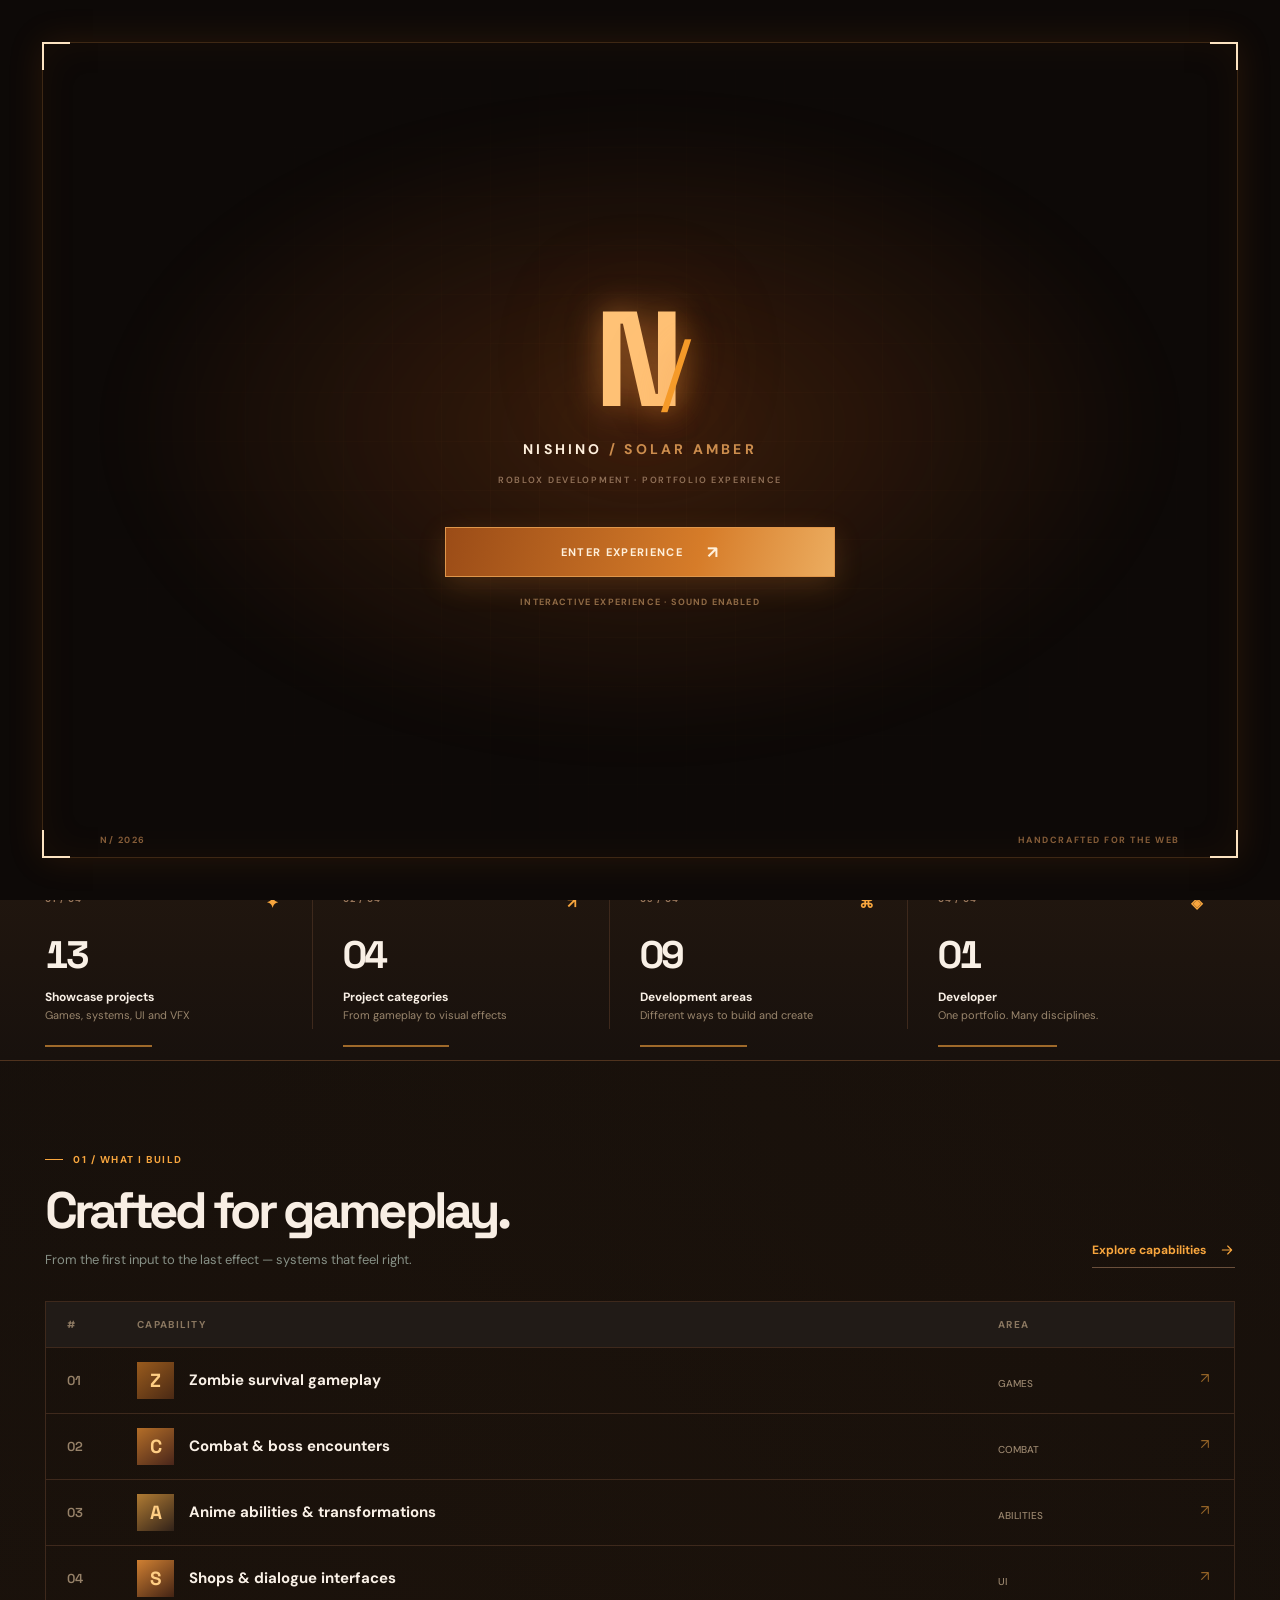
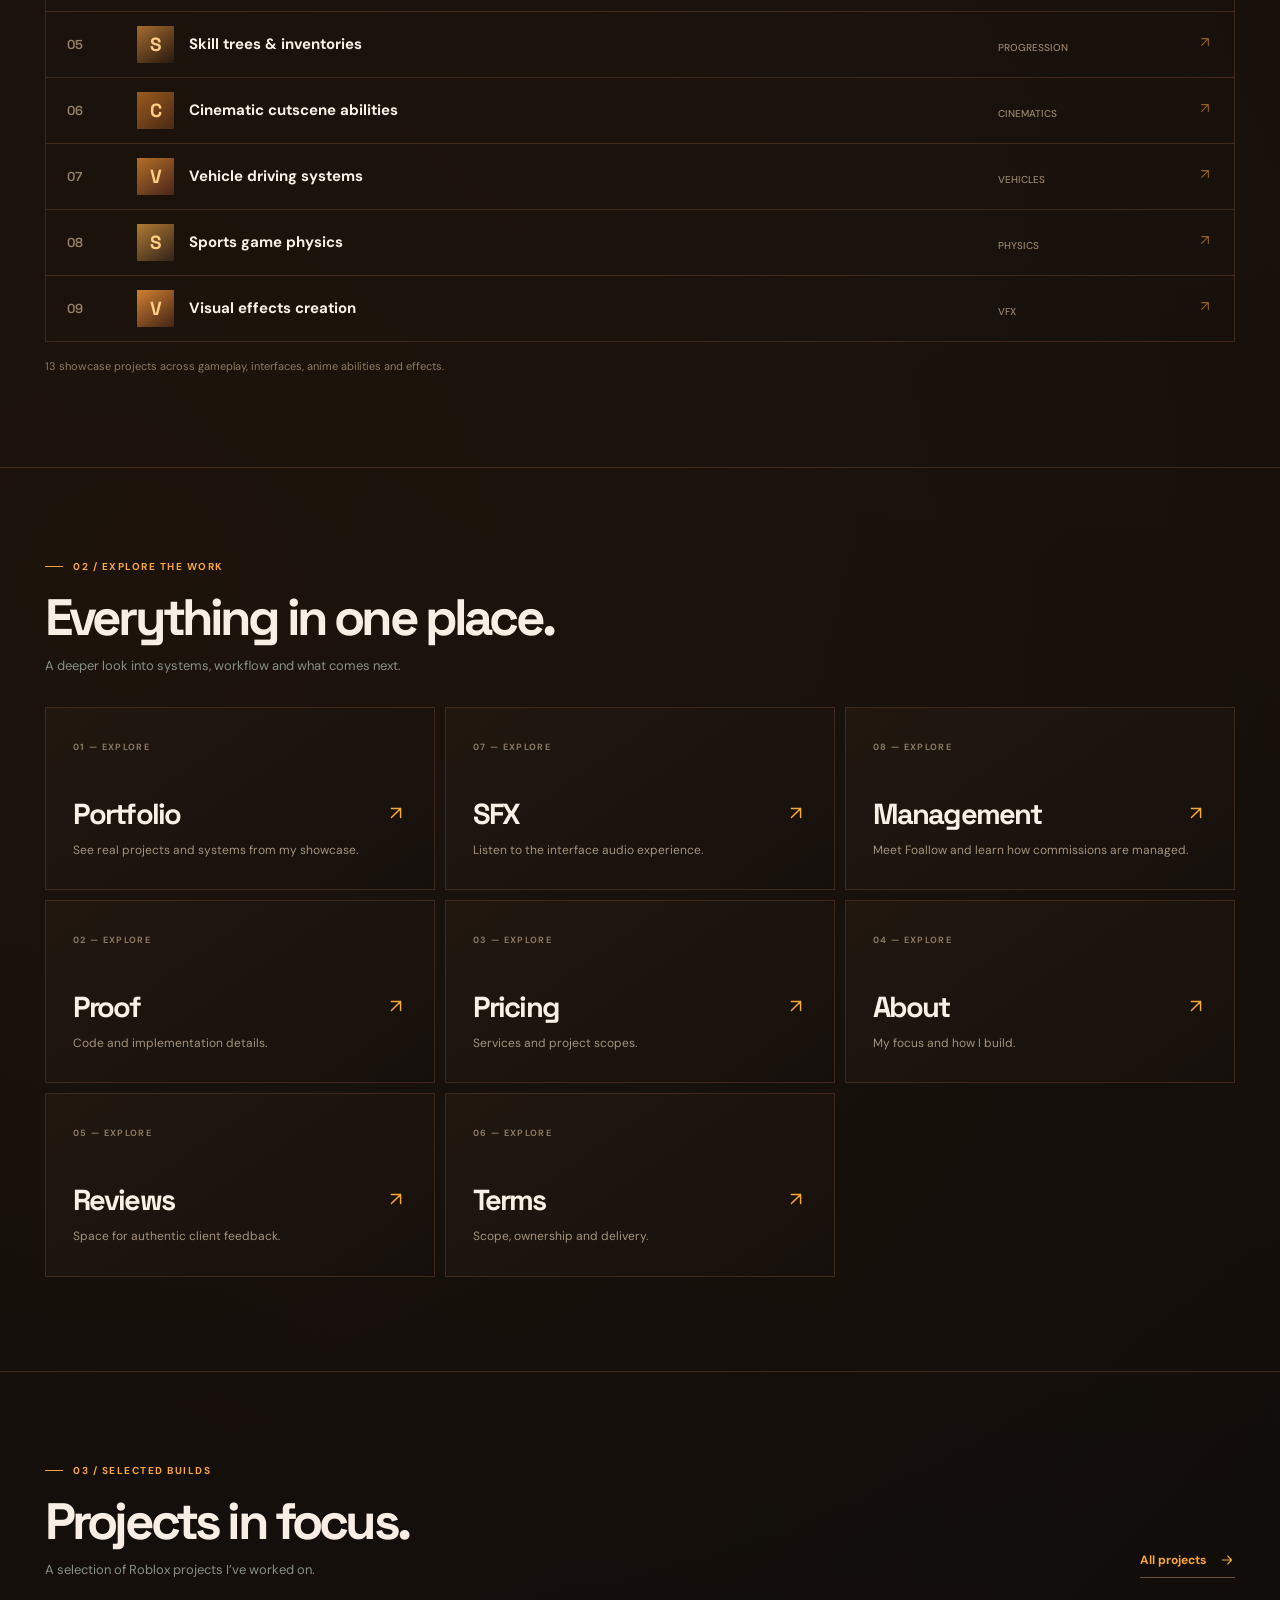
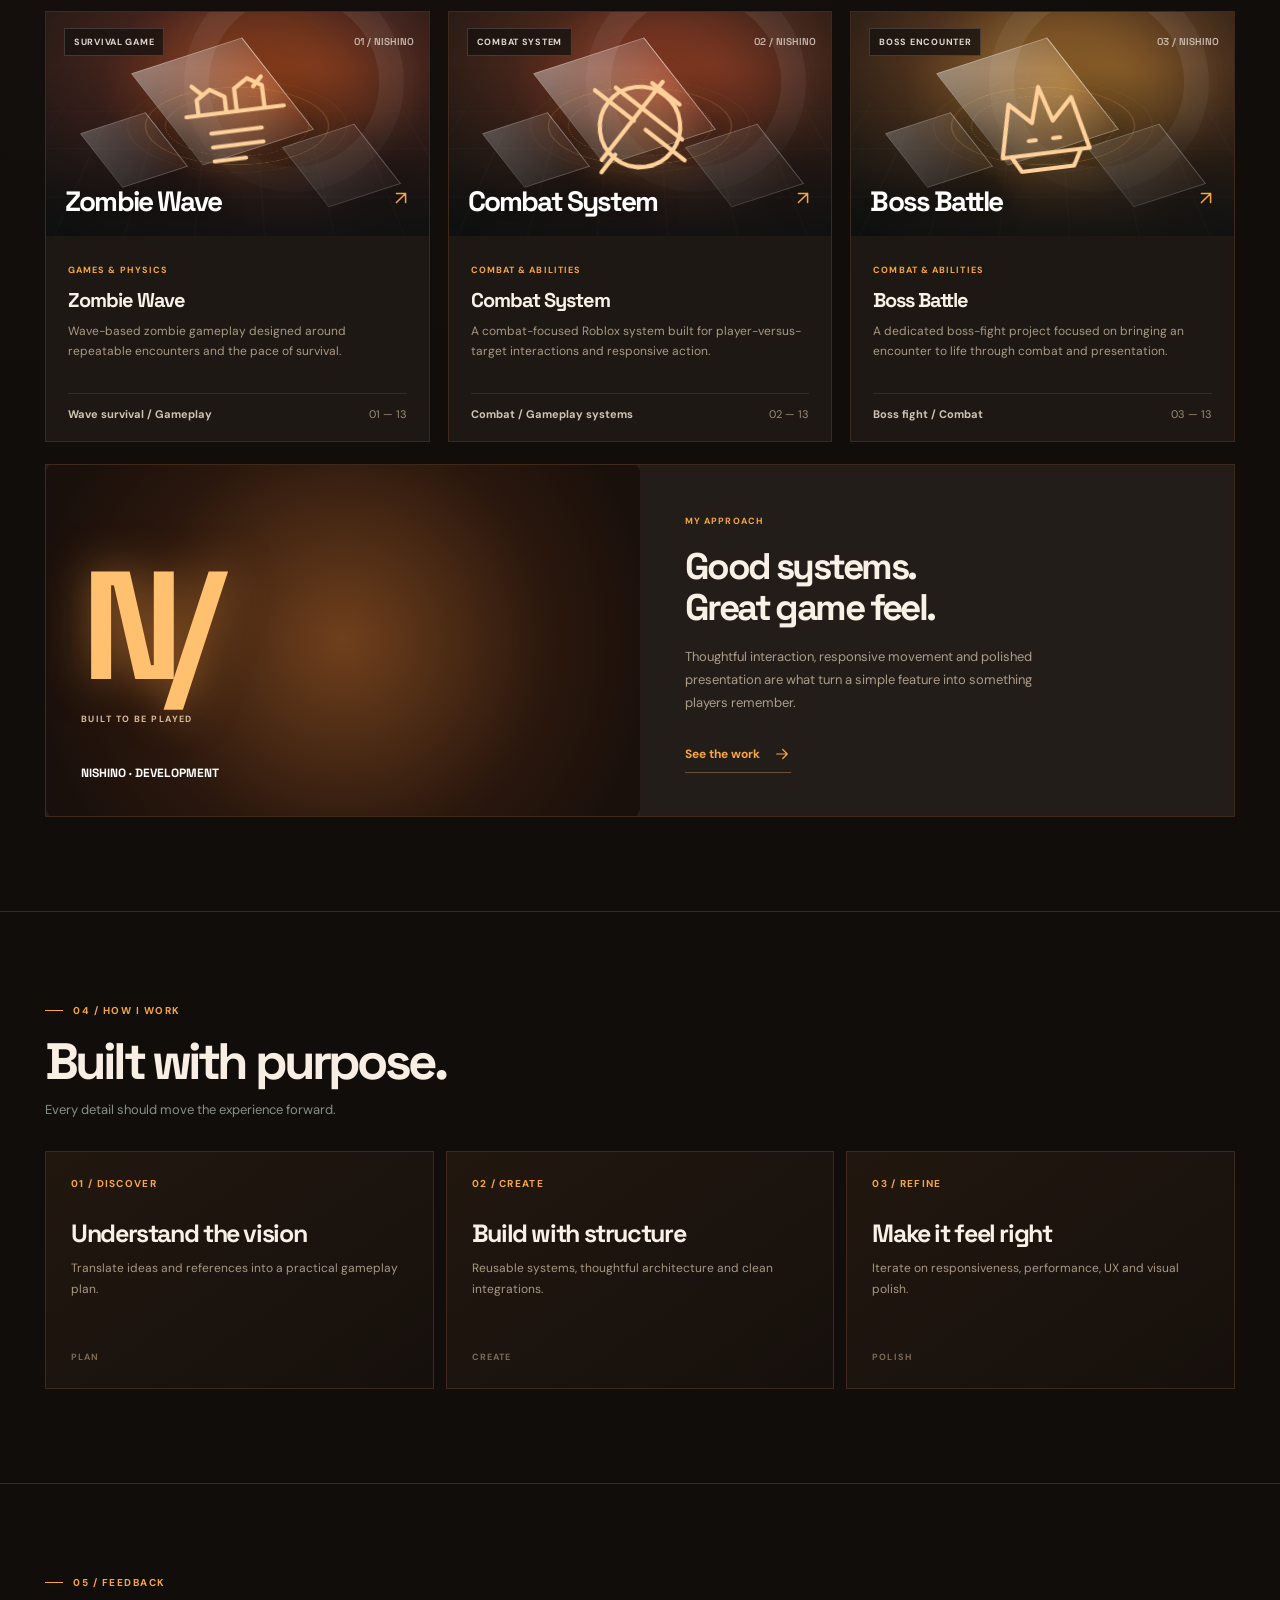
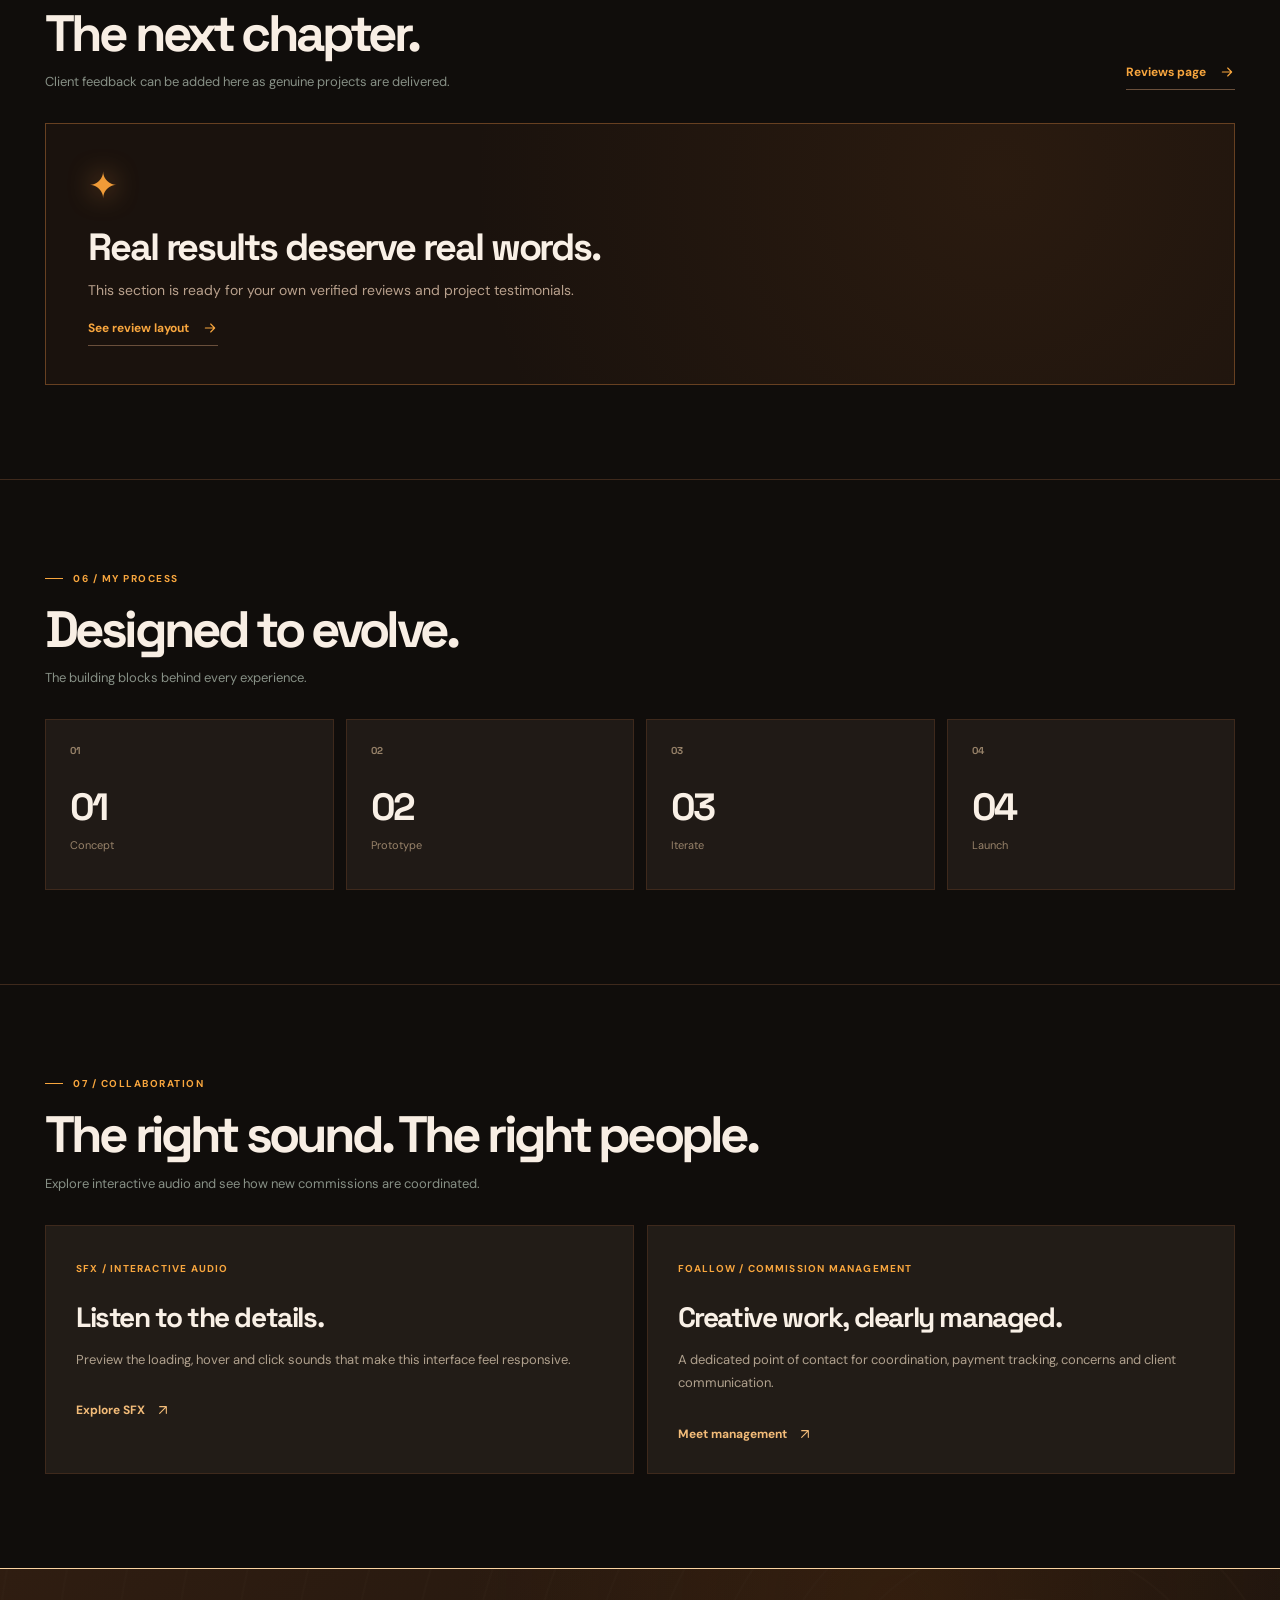
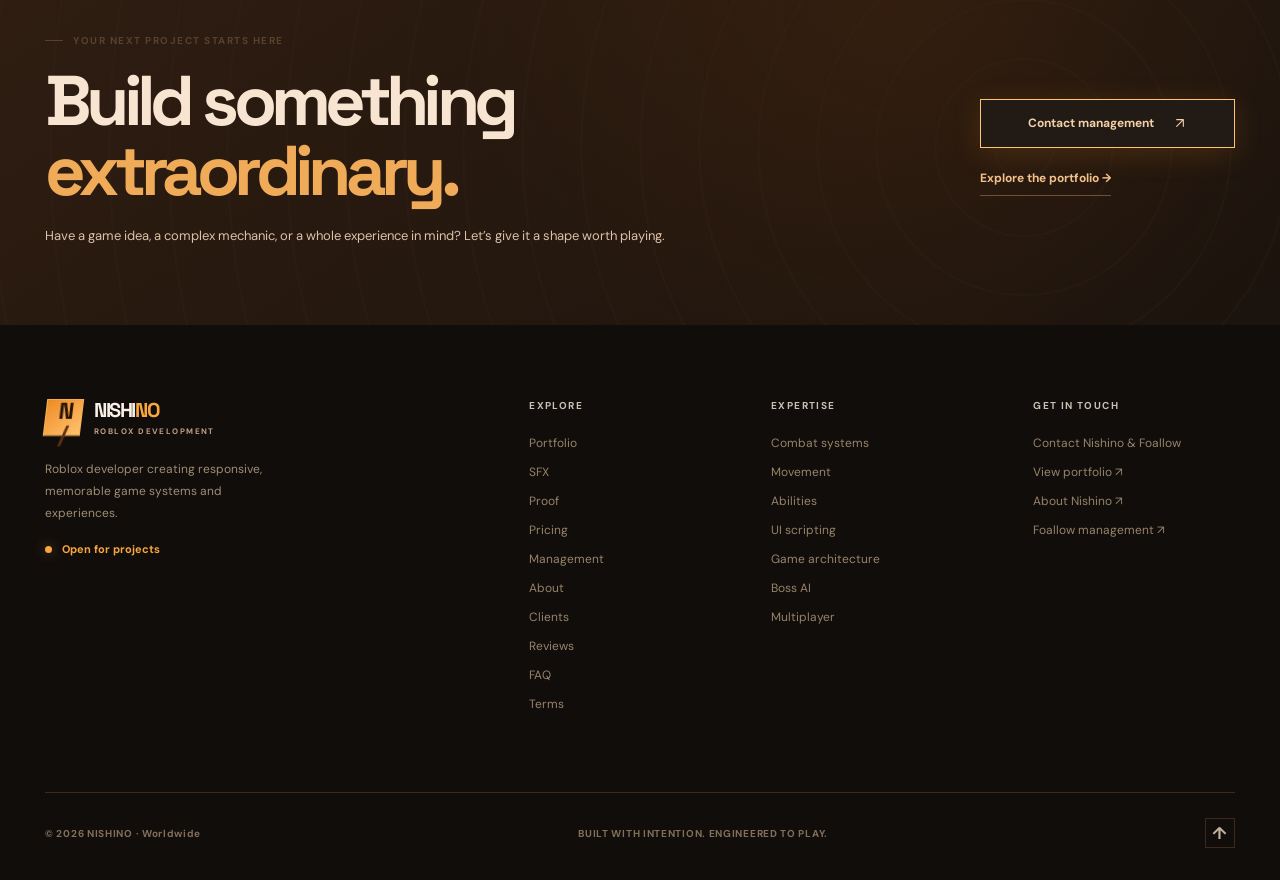
==== commit 8c1b7537: "Audio Section + Audio Fix" ====
--- a/index.html
+++ b/index.html
@@ -9,6 +9,7 @@
 <link rel="stylesheet" href="assets/styles.css">
 <link rel="stylesheet" href="assets/motion.css">
 <link rel="stylesheet" href="assets/sounds.css">
+<link rel="stylesheet" href="assets/sections.css">
 </head>
 <body>
 <div class="ns-preloader" id="nsPreloader" data-stage="enter" role="status" aria-live="polite">
--- a/assets/sections.css
+++ b/assets/sections.css
@@ -0,0 +1,46 @@
+
+.nishino-explore-card{display:block;position:relative;text-decoration:none;transition:transform .3s,border-color .3s,background .3s}
+.nishino-explore-card:hover{transform:translateY(-5px);border-color:#e0a55b;background:#2b2018}
+.nishino-explore-card strong{display:inline-flex;align-items:center;gap:10px;color:#f3bc79;font-size:12px;margin-top:18px}
+.sfx-grid{display:grid;grid-template-columns:repeat(3,minmax(0,1fr));gap:16px}
+.sfx-card,.management-card,.management-contact-card,.role-panel{min-width:0;border:1px solid #59402c;background:linear-gradient(142deg,#241a14,#181310 68%,#23180f);position:relative;overflow:hidden;transition:border-color .32s,transform .35s,box-shadow .35s}
+.sfx-card:hover,.management-card:hover,.management-contact-card:hover,.role-panel:hover{border-color:#d9974b;transform:translateY(-5px);box-shadow:0 12px 45px #d97f2119}
+.sfx-card{min-height:290px;padding:27px;display:flex;flex-direction:column}
+.sfx-card::before,.management-card::before{content:'';position:absolute;inset:-1px;background:radial-gradient(circle at 90% 2%,#d68b321f,transparent 45%);pointer-events:none}
+.sfx-card-top,.sfx-card-bottom{display:flex;justify-content:space-between;align-items:center;gap:12px}
+.sfx-card-top>span:first-child,.sfx-card-bottom>span,.management-card-head,.management-card-kicker,.role-panel>span{font-size:10px;font-weight:700;letter-spacing:.13em;color:#d9a56b}
+.sfx-card h3,.management-card h3,.management-contact-card h3,.role-panel h3{font:700 clamp(22px,2.4vw,28px)/1.15 var(--display);letter-spacing:-.05em;margin:30px 0 10px}
+.sfx-card p,.management-card p,.management-contact-card p,.role-panel p{font-size:14px;line-height:1.7;color:#b9a798;margin:0}
+.sfx-card-bottom{margin-top:auto;padding-top:26px}
+.sfx-preview-button{border:1px solid #95632e;background:#332215;color:#fbd092;display:flex;gap:9px;align-items:center;padding:11px 14px;font-size:11px;font-weight:800;letter-spacing:.055em;transition:background .2s,border-color .2s,transform .2s}
+.sfx-preview-button:hover{border-color:#f2ac54;background:#503017;transform:translateY(-2px)}
+.sfx-preview-button.is-playing{border-color:#f5c17a;background:#69411c;box-shadow:0 0 25px #ee953840}
+.sfx-wave{display:flex;align-items:center;justify-content:center;gap:3px;height:40px;min-width:70px}
+.sfx-wave i{width:3px;height:22%;background:#e3a655;border-radius:3px;box-shadow:0 0 9px #e3a65558;animation:sfxWave 1.15s ease-in-out infinite alternate}
+.sfx-wave i:nth-child(2n){height:50%;animation-delay:.15s}
+.sfx-wave i:nth-child(3n){height:75%;animation-delay:.31s}
+.sfx-wave i:nth-child(4n){height:38%;animation-delay:.23s}
+@keyframes sfxWave{0%{transform:scaleY(.55)}100%{transform:scaleY(1.35)}}
+.role-grid{display:grid;grid-template-columns:repeat(2,minmax(0,1fr));gap:17px}
+.role-panel{padding:35px;min-height:240px}
+.role-panel h3{font-size:30px;margin-top:34px}
+.management-grid{display:grid;grid-template-columns:repeat(6,minmax(0,1fr));gap:16px}
+.management-card{padding:28px;grid-column:span 2;min-height:246px}
+.management-card:nth-last-child(-n+2){grid-column:span 3}
+.management-card-head{display:flex;justify-content:space-between;align-items:center}
+.management-card-head b{font-size:17px;font-weight:400;color:#e5aa69}
+.management-card h3{margin-top:35px}
+.management-contact-grid{display:grid;grid-template-columns:repeat(2,minmax(0,1fr));gap:18px}
+.management-contact-card{padding:31px;min-height:342px;display:flex;flex-direction:column;align-items:flex-start}
+.management-avatar{width:62px;height:62px;margin-top:19px;display:grid;place-items:center;font:700 23px var(--display);background:radial-gradient(circle,#b57739,#442814);border:1px solid #ae7c4a;color:#ffe3bb;box-shadow:0 0 29px #e289292a}
+.management-contact-card h3{margin:18px 0 4px}
+.management-contact-platform{display:block;font-size:12px;color:#e4b277;margin-top:12px}
+.management-contact-action{margin-top:auto;font-size:11px}
+.management-contact-pending{display:block;margin-top:auto;border:1px dashed #765435;padding:13px 16px;color:#b6a190;font-size:11px}
+.management-clarity{padding:17px 20px;border-left:2px solid #b7793b;background:#2b2018;color:#c4b0a1;line-height:1.7;font-size:13px;margin:24px 0 0}
+@media(max-width:1340px){.desktop-nav{display:none}.menu-toggle{display:grid;place-items:center;background:transparent;border:1px solid var(--line);color:var(--text);width:42px;height:41px}.header-actions{margin-left:auto}}
+@media(max-width:900px){.sfx-grid{grid-template-columns:1fr 1fr}.sfx-card:last-child{grid-column:1/-1}.management-grid{grid-template-columns:1fr 1fr}.management-card,.management-card:nth-last-child(-n+2){grid-column:auto}}
+@media(max-width:650px){.sfx-grid,.role-grid,.management-grid,.management-contact-grid{grid-template-columns:1fr}.sfx-card:last-child{grid-column:auto}.sfx-card{min-height:245px}.management-card,.management-card:nth-last-child(-n+2){grid-column:auto}.management-contact-card{min-height:315px}.role-panel{min-height:205px}.role-panel h3{margin-top:24px}}
+@media(prefers-reduced-motion:reduce){.sfx-wave i{animation:none}.sfx-card,.management-card,.management-contact-card,.role-panel,.nishino-explore-card{transition:none}}
+
+.contact-band h2{color:#f7e5d1}.contact-band h2 em{color:#f0ab59}.contact-band p{color:#dbc2aa}.contact-band .contact-email{color:#f3c28e}
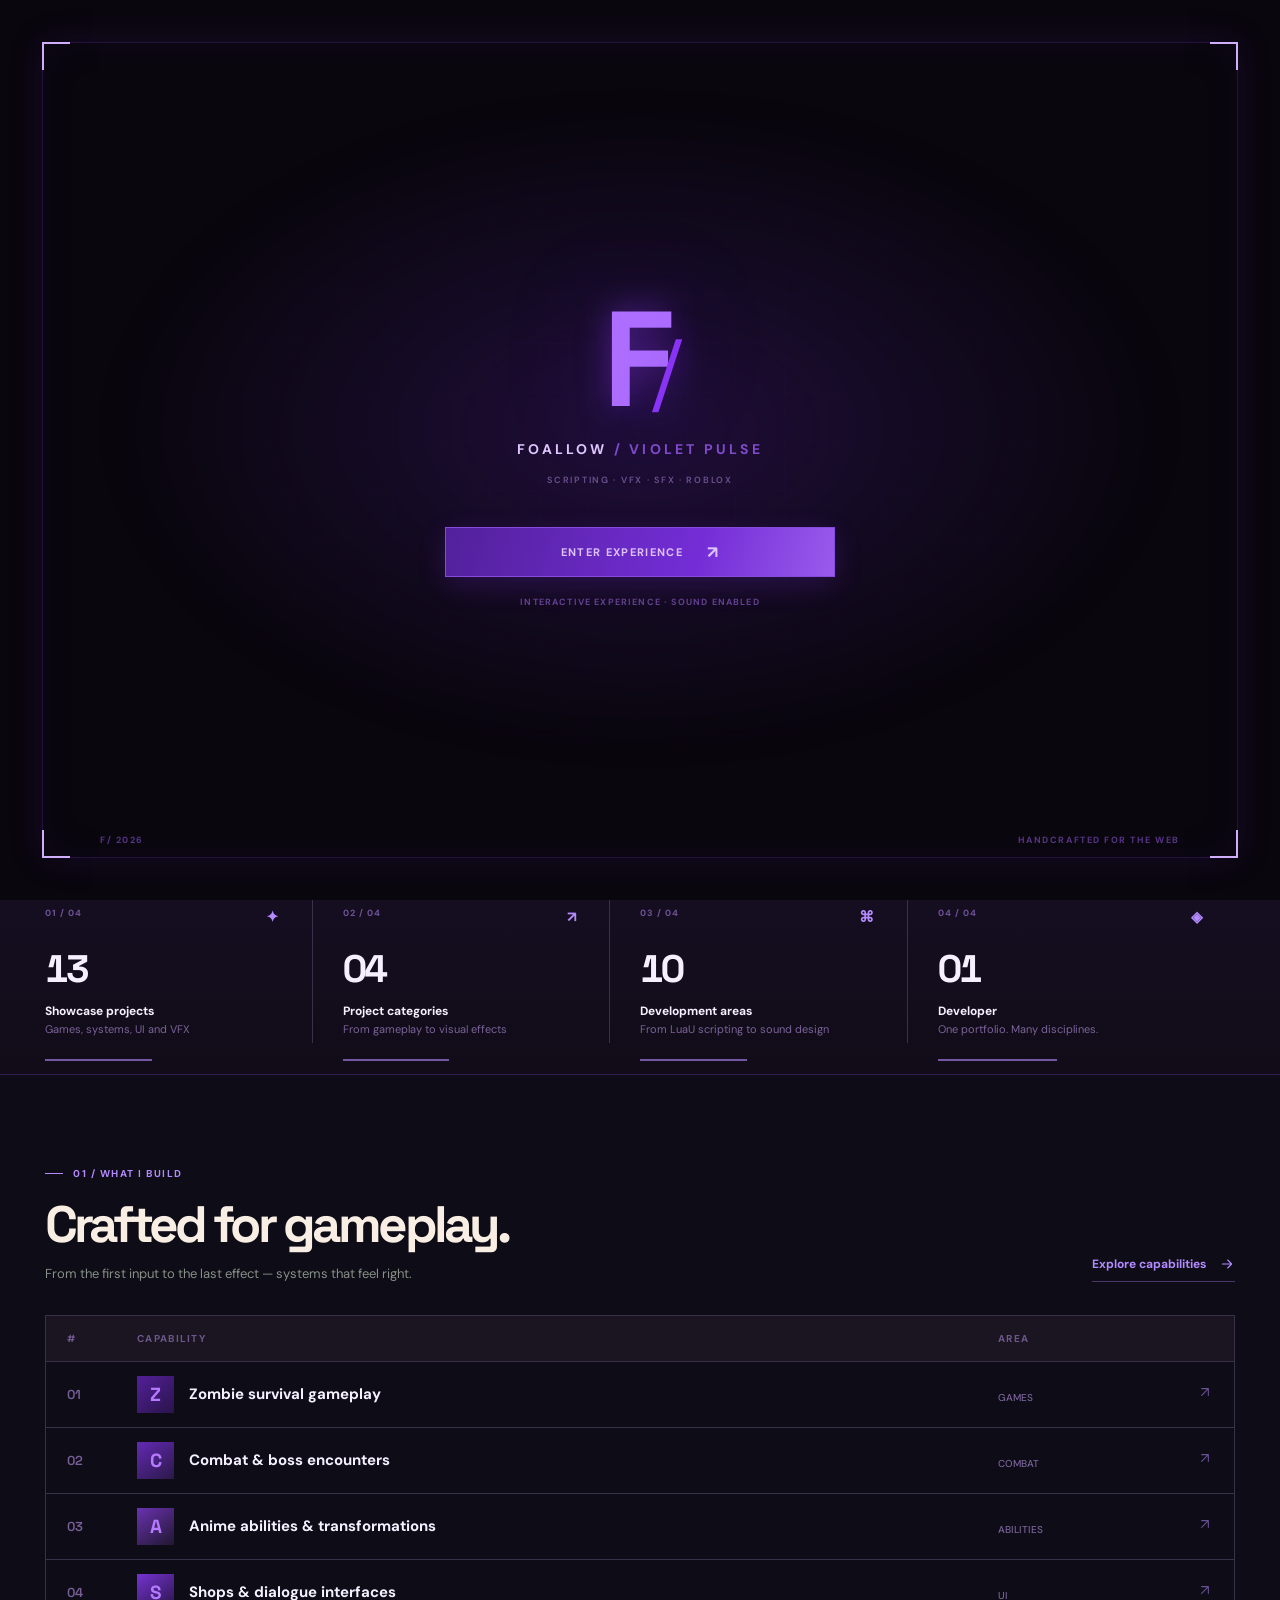
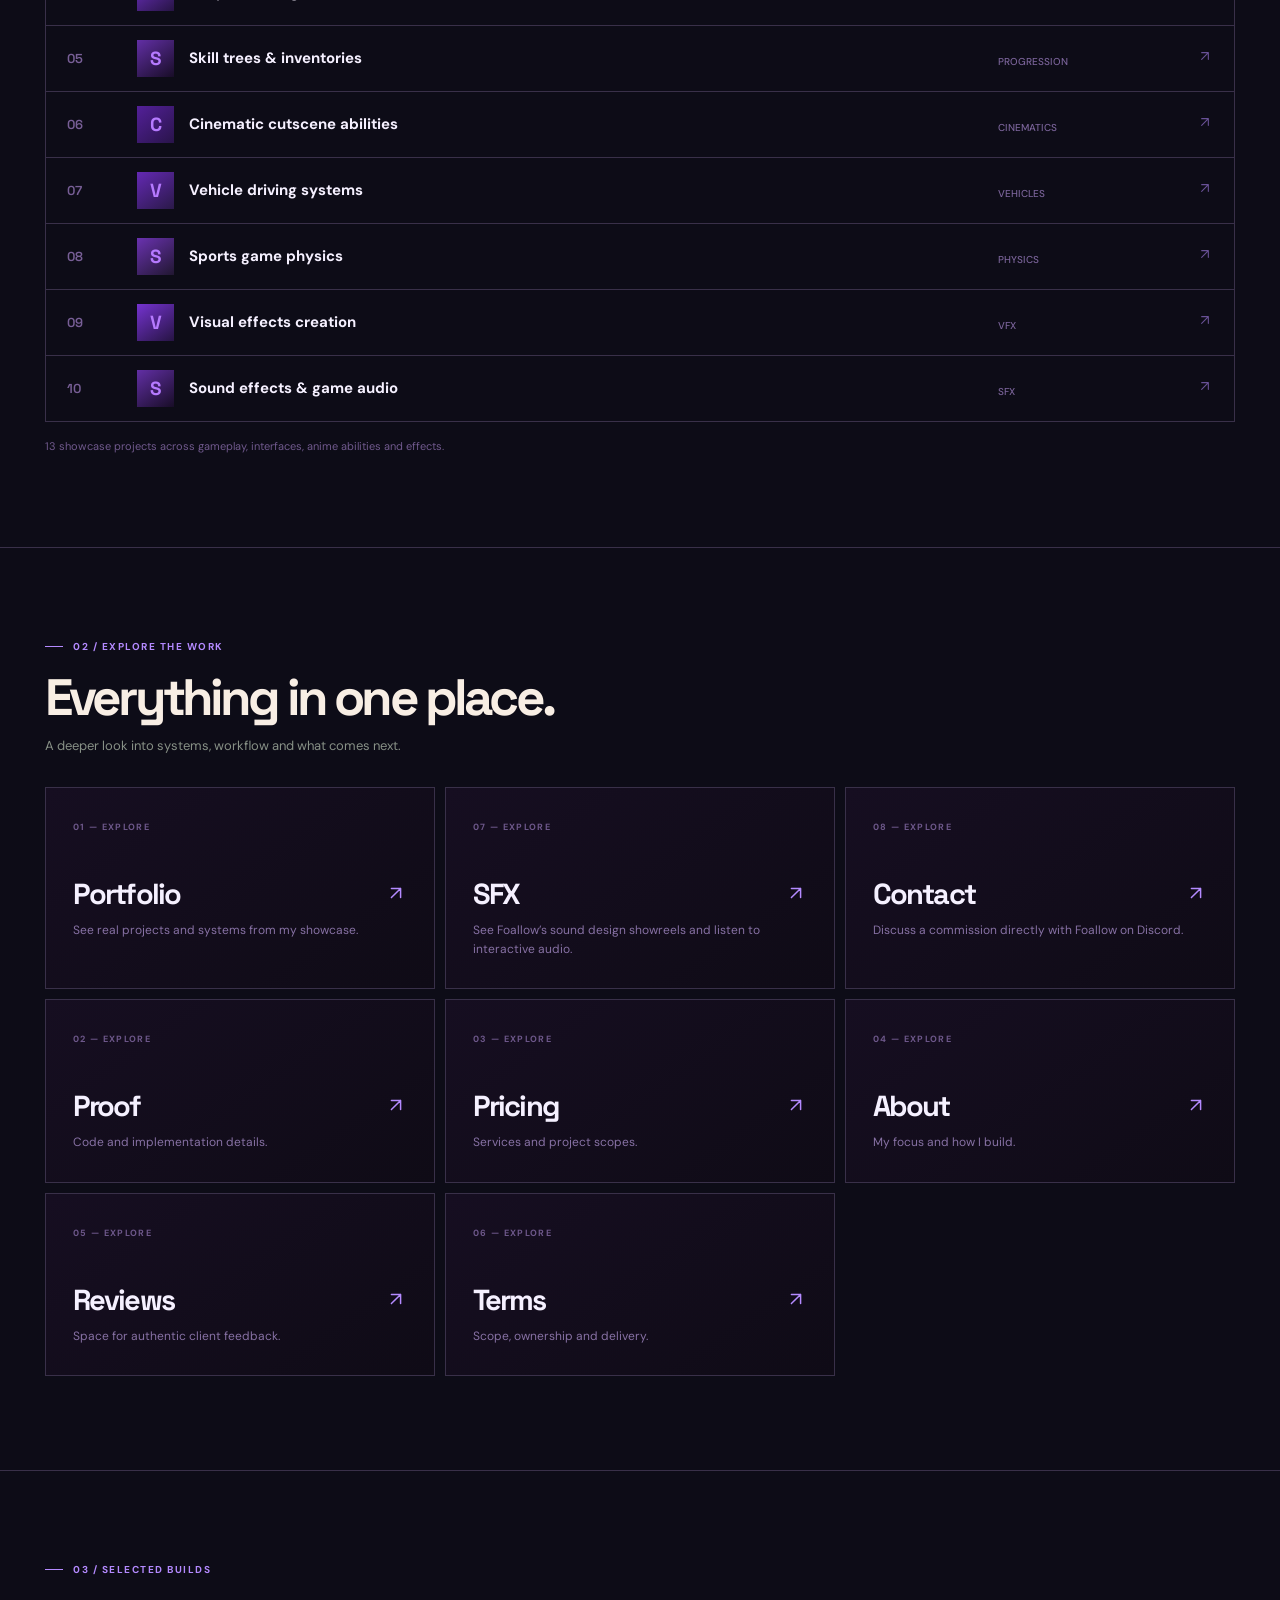
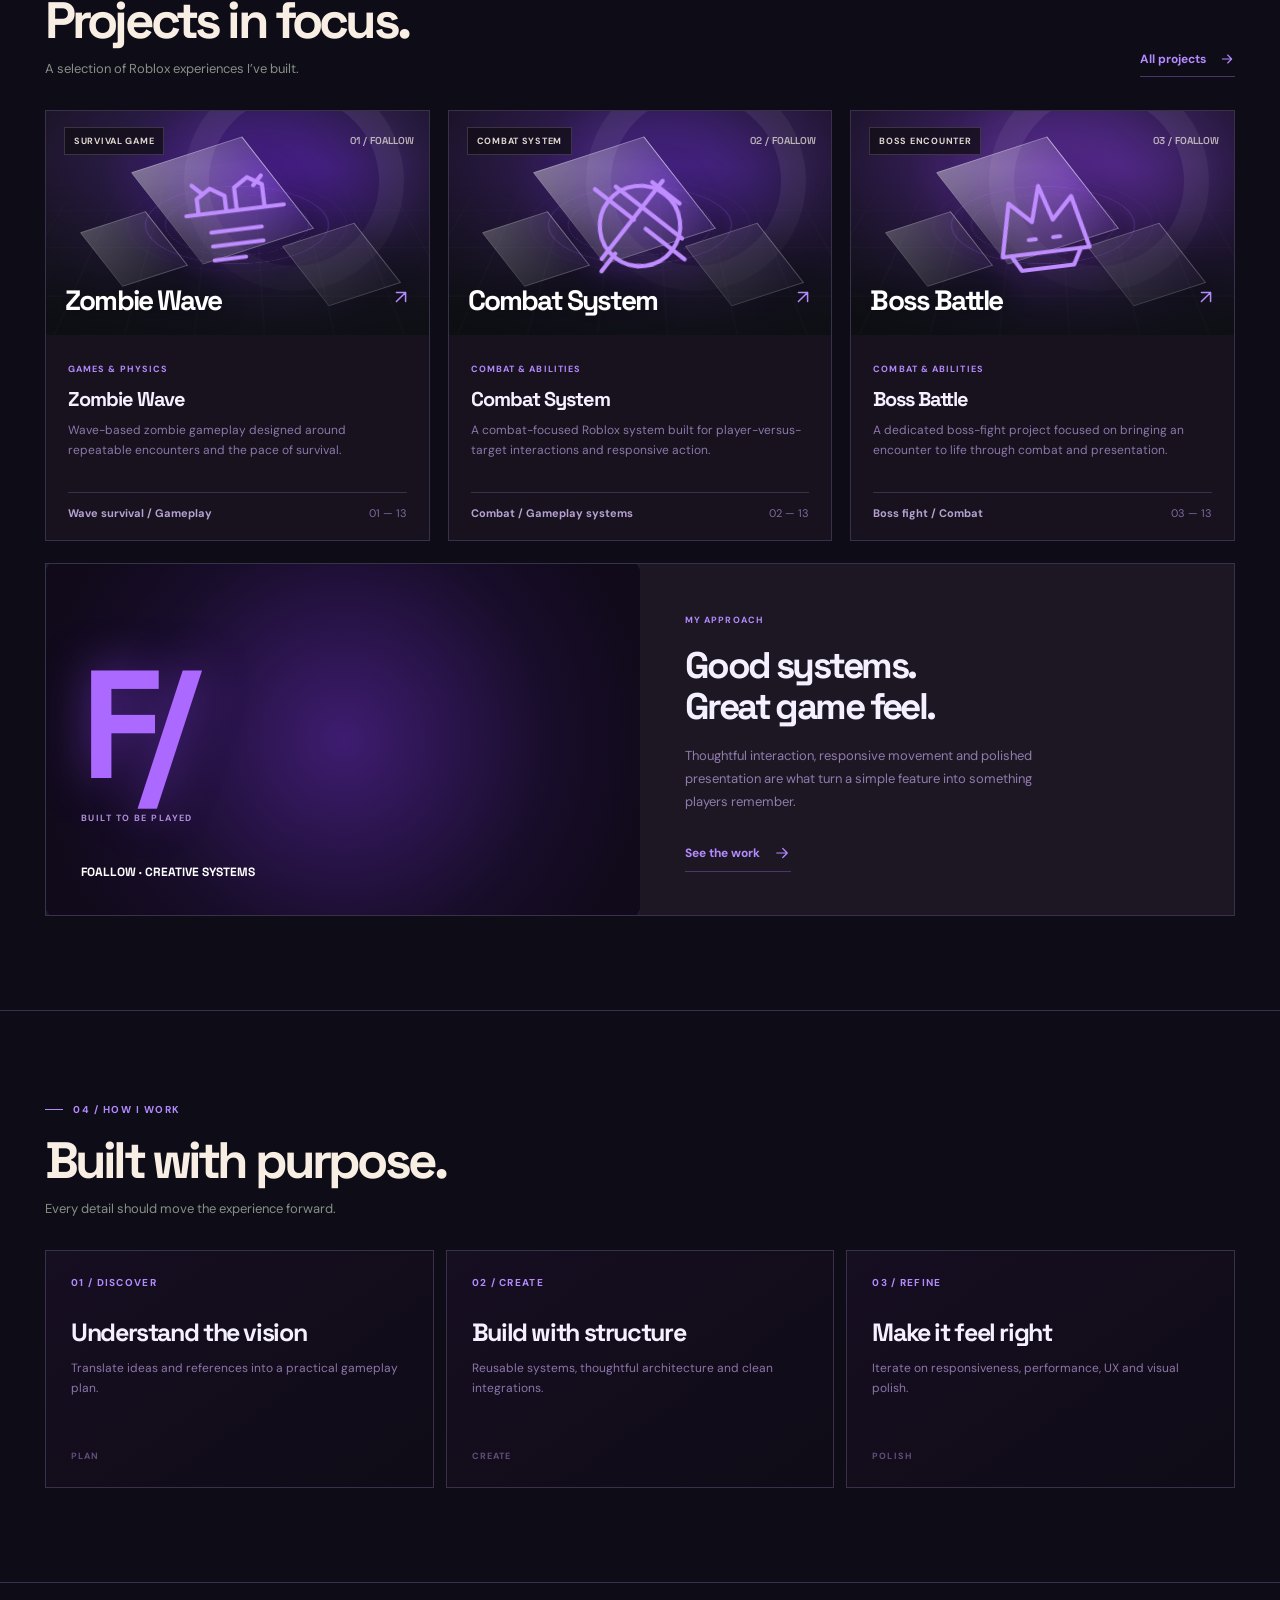
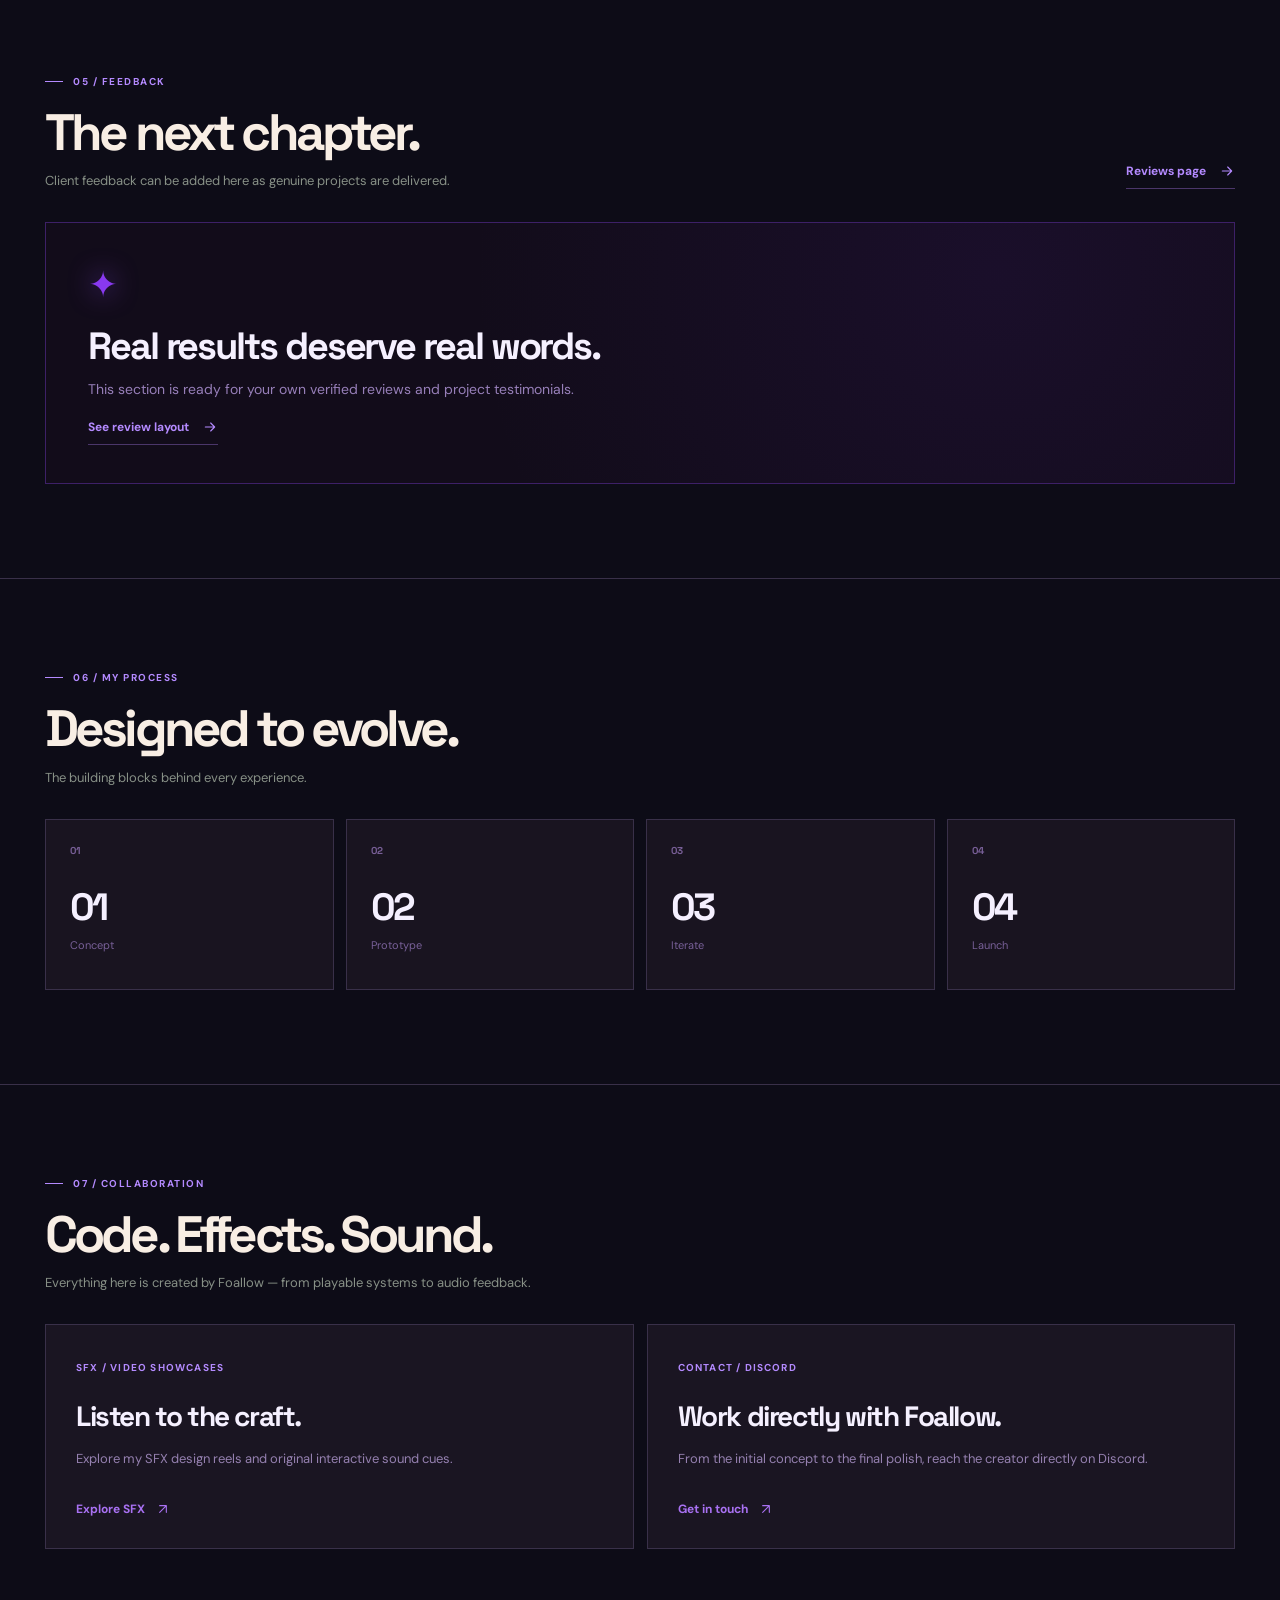
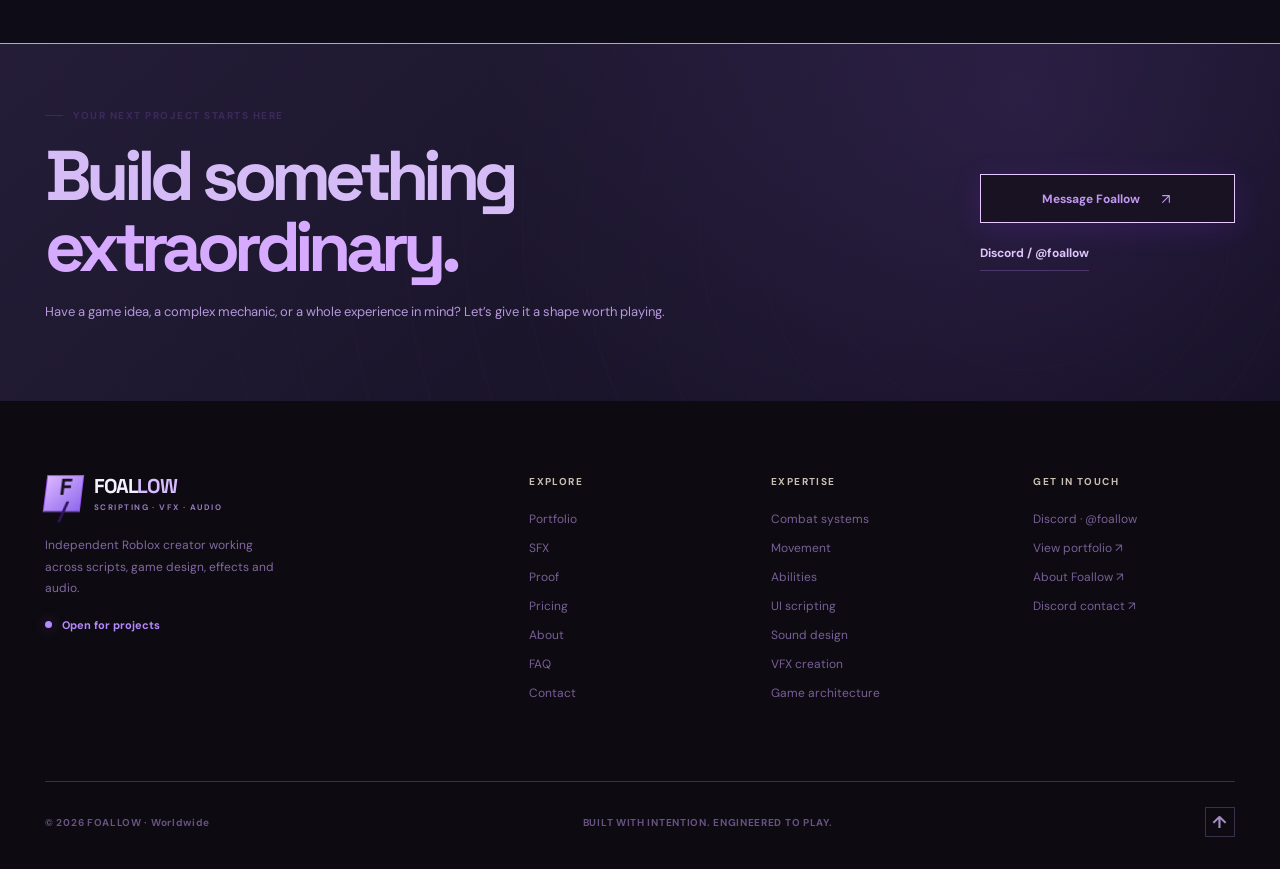
==== commit 37a26abf: "Foallow Rebrand Website + Some Showcases" ====
--- a/index.html
+++ b/index.html
@@ -3,27 +3,28 @@
 <head>
 <meta charset="UTF-8">
 <meta name="viewport" content="width=device-width, initial-scale=1.0">
-<meta name="theme-color" content="#130e0b">
-<meta name="description" content="Nishino | Roblox development, combat systems, interactive UI, movement and game design.">
-<title>Nishino — Roblox Developer Portfolio</title>
+<meta name="theme-color" content="#0e0d18">
+<meta name="description" content="Foallow | Roblox scripting, combat systems, game design, VFX and original audio.">
+<title>Foallow — Roblox Developer Portfolio</title>
 <link rel="stylesheet" href="assets/styles.css">
 <link rel="stylesheet" href="assets/motion.css">
 <link rel="stylesheet" href="assets/sounds.css">
 <link rel="stylesheet" href="assets/sections.css">
+<link rel="stylesheet" href="assets/foallow-theme.css">
 </head>
 <body>
 <div class="ns-preloader" id="nsPreloader" data-stage="enter" role="status" aria-live="polite">
   <div class="ns-loader-aura" aria-hidden="true"></div>
   <div class="ns-loader-frame" aria-hidden="true"><i></i><i></i><i></i><i></i></div>
   <div class="ns-loader-content">
-    <div class="ns-loader-monogram" aria-hidden="true">N<span>/</span></div>
-    <div class="ns-loader-title">NISHINO<span> / SOLAR AMBER</span></div>
-    <p class="ns-loader-tagline">ROBLOX DEVELOPMENT · PORTFOLIO EXPERIENCE</p>
+    <div class="ns-loader-monogram" aria-hidden="true">F<span>/</span></div>
+    <div class="ns-loader-title">FOALLOW<span> / VIOLET PULSE</span></div>
+    <p class="ns-loader-tagline">SCRIPTING · VFX · SFX · ROBLOX</p>
     <div class="ns-loader-progress" id="nsLoaderProgress"><div class="ns-loader-progress-label"><span>LOADING<span class="ns-loader-dots">...</span></span><b id="nsLoaderPercent">0%</b></div><div class="ns-loader-track"><i id="nsLoaderFill"></i></div></div>
     <button type="button" class="ns-loader-enter" id="nsLoaderEnter">ENTER EXPERIENCE <span aria-hidden="true">↗</span></button>
     <div class="ns-loader-footnote" id="nsLoaderHint">INTERACTIVE EXPERIENCE · SOUND ENABLED</div>
   </div>
-  <div class="ns-loader-edition">N/ 2026 <span>HANDCRAFTED FOR THE WEB</span></div>
+  <div class="ns-loader-edition">F/ 2026 <span>HANDCRAFTED FOR THE WEB</span></div>
 </div>
 <div id="app"></div>
 <script src="assets/data.js"></script>
--- a/assets/styles.css
+++ b/assets/styles.css
@@ -1,92 +1,92 @@
 @import url('https://fonts.googleapis.com/css2?family=DM+Sans:wght@400;500;600;700&family=Space+Grotesk:wght@400;500;600;700&display=swap');
-:root{--bg:#14110e;--bg2:#1b1613;--surface:#201a16;--surface2:#29221c;--line:#3c3129;--text:#ece6df;--muted:#aa9985;--low:#697268;--green:#e8ab61;--green2:#c8914e;--serif:Georgia,'Times New Roman',serif;--font:'DM Sans',sans-serif;--display:'Space Grotesk',sans-serif}
-*{box-sizing:border-box}html{scroll-behavior:smooth;scroll-padding-top:110px}body{margin:0;background:var(--bg);color:var(--text);font-family:var(--font);-webkit-font-smoothing:antialiased}button,input,textarea{font:inherit}button{cursor:pointer}a{text-decoration:none;color:inherit}img{max-width:100%;display:block}::selection{background:var(--green);color:#14110e}:focus-visible{outline:2px solid var(--green);outline-offset:4px}.wrap{max-width:1360px;margin-inline:auto;padding-inline:45px}.top-strip{height:31px;border-bottom:1px solid #40352d;display:flex;align-items:center;justify-content:space-between;padding-inline:max(45px,calc((100vw - 1270px)/2));font-size:9px;letter-spacing:.15em;color:#8f7b63;font-weight:700}.top-split{padding:0 10px;color:var(--green)}.site-header{position:sticky;top:0;background:rgba(16,18,16,.95);z-index:80;border-bottom:1px solid var(--line);backdrop-filter:blur(22px)}.header-inner{height:80px;display:flex;align-items:center;gap:35px}.brand{display:flex;align-items:center;gap:12px;flex:0 0 auto;font:700 20px/1 var(--display);letter-spacing:-.07em}.brand>span:last-child{display:flex;flex-direction:column;gap:6px}.brand strong,.brand-strong{color:var(--green)}.brand small{font:700 8px/1 var(--font);letter-spacing:.18em;color:#948067}.brand-mark{width:37px;height:37px;background:var(--green);display:grid;place-items:center;color:#201811;font:700 23px/1 var(--display);letter-spacing:-.17em;transform:skew(-7deg)}.brand-slash{color:#8b6b45}.desktop-nav{display:flex;gap:22px;align-items:center;margin-left:auto}.desktop-nav a{font-size:12px;font-weight:700;color:#929b91;transition:color .2s;white-space:nowrap}.desktop-nav a:hover,.desktop-nav a.active{color:var(--text)}.desktop-nav a.active{position:relative}.desktop-nav a.active:after{content:'';height:3px;background:var(--green);position:absolute;bottom:-33px;left:0;right:0}.header-actions{display:flex;margin-left:auto}.header-hire{height:39px;border:1px solid #906d42;padding:0 15px;display:flex;align-items:center;gap:10px;font-size:12px;font-weight:700;color:var(--green);white-space:nowrap;transition:background .2s}.header-hire:hover{background:#2d2219}.status-dot{width:7px;height:7px;border-radius:50%;display:inline-block;background:var(--green);box-shadow:0 0 14px #e6ad667e;flex:0 0 auto}.header-hire-name{color:var(--green)}.menu-toggle,.mobile-nav{display:none}.hero{min-height:685px;display:grid;grid-template-columns:1.2fr .8fr;gap:7.5%;align-items:center;padding-top:80px;padding-bottom:93px}.hero-overline{font:700 10px var(--font);letter-spacing:.15em;color:var(--green);display:flex;gap:10px;align-items:center;text-transform:uppercase}.hero-overline-tail{color:#7d857a;margin-left:13px}.hero h1{font:700 clamp(53px,5.55vw,83px)/1.065 var(--display);letter-spacing:-.079em;margin:25px 0 23px}.hero h1 em,h1 em,.contact-band h2 em{font-style:normal;color:var(--green)}.hero-muted{color:#777e75}.hero-desc{font-size:20px;line-height:1.55;color:#c8bdb0;max-width:480px;margin:0 0 30px}.hero-ctas{display:flex;align-items:center;gap:12px;flex-wrap:wrap}.button{height:49px;display:inline-flex;align-items:center;justify-content:center;gap:18px;padding:0 23px;font:700 12px var(--font);border:1px solid transparent;transition:background .2s,transform .2s,border-color .2s;white-space:nowrap}.button:hover{transform:translateY(-2px)}.button-primary{background:var(--green);color:#231a13}.button-primary:hover{background:#f0bd80}.button-outline{border-color:#5d4d40;color:var(--text);background:transparent}.button-outline:hover{border-color:var(--green);background:#28211c}.hero-footnote{font-size:11px;color:#99846c;line-height:1.9;margin-top:24px}.hero-side{min-width:0}.identity-card{height:410px;border:1px solid #524439;background:#28211b;position:relative;overflow:hidden}.identity-top{height:52px;display:flex;justify-content:space-between;align-items:center;padding:0 20px;border-bottom:1px solid #55463b;position:relative;z-index:4}.identity-no{font:700 10px var(--display);color:#b79c7b}.identity-chip{display:flex;align-items:center;gap:6px;font:700 9px var(--font);letter-spacing:.08em;color:#d9c7b0}.identity-art{height:286px;overflow:hidden;position:relative;display:grid;place-items:center;background:radial-gradient(circle at 60% 55%,#6a503c 0%,#342a23 33%,#28211b 70%)}.identity-circle{position:absolute;width:255px;height:255px;border:1px solid #ce965140;border-radius:50%;box-shadow:0 0 0 40px #d29f6108,0 0 0 80px #d29f6107}.identity-grid{position:absolute;inset:0;background-image:linear-gradient(#d2af8511 1px,transparent 1px),linear-gradient(90deg,#d2af8511 1px,transparent 1px);background-size:27px 27px;mask-image:linear-gradient(transparent,#000)}.identity-vector{position:relative;font:700 132px/1 var(--display);letter-spacing:-.14em;color:#e7b578;text-shadow:9px 10px 0 #241c15,0 0 55px #eda64f45;transform:rotate(-8deg);z-index:2}.identity-vector span{color:#f7e0c4}.identity-bracket{position:absolute;font:700 260px var(--display);line-height:1;top:10px;color:#c49d6e22}.bracket-one{left:15px}.bracket-two{right:28px}.identity-caption{height:71px;border-top:1px solid #53453a;padding:13px 20px;display:flex;justify-content:space-between;align-items:center}.identity-label{font:700 9px var(--font);color:#b9a081;letter-spacing:.1em}.identity-caption h3{margin:6px 0 0;font:700 21px/1 var(--display);letter-spacing:-.055em}.status-pill{display:flex;align-items:center;gap:8px;padding:8px 10px;border:1px solid #7d5e46;color:#e9b677;font-size:9px;font-weight:800;letter-spacing:.05em}.credentials-row{display:grid;grid-template-columns:repeat(3,1fr);border:1px solid var(--line);border-top:0}.credentials-row>div{padding:15px 12px;min-width:0;border-right:1px solid var(--line)}.credentials-row>div:last-child{border-right:0}.credentials-row span{display:block;font:700 8px var(--font);letter-spacing:.08em;color:#8c7961;margin-bottom:6px}.credentials-row b{display:block;font-size:10px;line-height:1.4;color:#d6cec4}.metrics-section{background:#1d1814;border-block:1px solid var(--line)}.metrics-grid{display:grid;grid-template-columns:repeat(4,minmax(0,1fr));padding-top:27px;padding-bottom:31px}.metric{padding:7px 31px 7px 0;border-right:1px solid var(--line);margin-right:30px}.metric:last-child{margin-right:0;border-right:0}.metric-top{display:flex;justify-content:space-between;font:700 9px var(--font);color:#83715b;letter-spacing:.12em;margin-bottom:23px}.metric-top span:last-child{color:var(--green);font-size:15px}.metric strong{display:block;font:700 clamp(33px,3vw,47px)/1 var(--display);letter-spacing:-.07em;color:var(--text)}.metric h3{font-size:12px;margin:15px 0 3px}.metric p{font-size:11px;color:#9a866d;margin:0}.section{padding-top:92px;padding-bottom:94px}.section-separated{border-top:1px solid var(--line)}.section-heading{display:flex;align-items:flex-end;justify-content:space-between;gap:25px;margin-bottom:33px}.eyebrow{display:flex;align-items:center;gap:10px;font:700 10px var(--font);letter-spacing:.15em;text-transform:uppercase;color:var(--green)}.eyebrow-line{width:18px;height:1px;background:var(--green)}.eyebrow-num{color:#756151;margin-left:15px}.section h2,.section-heading h2,.split-section h2{font:700 clamp(35px,4vw,53px)/1.12 var(--display);letter-spacing:-.075em;margin:16px 0 0}.section-subline{color:#879086;font-size:13px;margin:11px 0 0}.section-link,.inline-arrow{display:inline-flex;gap:13px;align-items:center;color:var(--green);font-size:12px;font-weight:700;white-space:nowrap;border-bottom:1px solid #6a4f3b;padding-bottom:9px}.section-link:hover,.inline-arrow:hover{color:#f6dcbb}.studio-table{border:1px solid var(--line);border-bottom:0}.studio-table-head,.studio-row{display:grid;grid-template-columns:70px 1fr 180px 35px;align-items:center}.studio-table-head{background:#211b17;color:#8a7760;font:700 10px var(--font);letter-spacing:.13em;padding:16px 21px;border-bottom:1px solid var(--line)}.studio-row{padding:14px 21px;border-bottom:1px solid var(--line);transition:background .2s}.studio-row:hover{background:#251e19}.rank{font:600 13px var(--display);color:#978269}.studio-name{font-weight:700;font-size:15px;display:flex;align-items:center;gap:15px;min-width:0}.studio-icon{display:grid;place-items:center;width:37px;height:37px;background:linear-gradient(145deg,#7a5e48,#382e27);font:700 19px var(--display);font-style:normal;color:#eddbc4;flex-shrink:0}.studio-icon-1{background:linear-gradient(145deg,#60415f,#241c3d)}.studio-icon-2{background:linear-gradient(145deg,#476c83,#1b323b)}.studio-icon-3{background:linear-gradient(145deg,#906a3c,#372720)}.studio-icon-4{background:linear-gradient(145deg,#725f50,#2d251f)}.studio-visits{font:700 19px var(--display);letter-spacing:-.05em}.studio-visits small{font:500 10px var(--font);color:#99856d;letter-spacing:0}.studio-arrow{color:var(--green);justify-self:end;opacity:.55}.studio-row:hover .studio-arrow{opacity:1}.under-table{font-size:11px;color:#8d7a62;margin:17px 0 0}.route-grid{display:grid;grid-template-columns:repeat(3,minmax(0,1fr));gap:10px}.route-tile{border:1px solid var(--line);padding:26px 27px 29px;background:linear-gradient(130deg,#201b17,#1b1613);transition:background .2s,border-color .2s,transform .2s}.route-tile:hover{border-color:#90714b;transform:translateY(-3px);background:#29221c}.route-index{font:700 9px var(--font);color:#8b7861;letter-spacing:.15em}.route-tile h3{font:700 29px var(--display);letter-spacing:-.065em;margin:40px 0 9px;display:flex;justify-content:space-between;align-items:center}.route-tile h3 span{color:var(--green)}.route-tile p{font-size:12px;color:#a4937d;margin:0;line-height:1.6}.projects-grid{display:grid;grid-template-columns:repeat(3,minmax(0,1fr));gap:18px}.project-card{text-align:left;display:block;min-width:0;padding:0;background:#1d1814;border:1px solid var(--line);color:inherit;transition:transform .2s,border-color .2s}.project-card:hover{transform:translateY(-4px);border-color:#90714c}.project-cover{height:224px;position:relative;overflow:hidden;background:#2e251e}.project-cover:after{content:'';position:absolute;inset:0;background:linear-gradient(transparent 25%,#0b0f10c2);pointer-events:none}.project-cover>img{width:100%;height:100%;object-fit:cover;filter:saturate(.86) contrast(1.04)}.cover-scene{inset:0;position:absolute;overflow:hidden;background:radial-gradient(circle at 60% 50%,#5c4636,#281d15 70%)}.tone-fire .cover-scene,.tone-red .cover-scene{background:radial-gradient(circle at 55% 40%,#7f3c25,#251c1a 73%)}.tone-blue .cover-scene{background:radial-gradient(circle at 55% 40%,#28587f,#111e30 76%)}.tone-violet .cover-scene,.tone-purple .cover-scene{background:radial-gradient(circle at 60% 40%,#6d3d7e,#21182c 76%)}.tone-pink .cover-scene{background:radial-gradient(circle at 55% 40%,#7b4266,#2f1d2b 75%)}.tone-sky .cover-scene{background:radial-gradient(circle at 45% 35%,#407b8b,#17242b 75%)}.scene-orb{position:absolute;top:-40px;right:25px;width:220px;height:220px;border-radius:50%;border:25px solid #ffffff12;box-shadow:0 0 60px #edd0ac13}.scene-grid{position:absolute;inset:0;background-image:linear-gradient(#ffffff15 1px,transparent 1px),linear-gradient(90deg,#ffffff15 1px,transparent 1px);background-size:34px 34px;transform:perspective(300px) rotateX(45deg) scale(1.5) translateY(65px);mask-image:linear-gradient(transparent,#000)}.scene-box{position:absolute;display:block;width:115px;height:115px;transform:rotate(-28deg) skew(10deg,10deg);box-shadow:18px 25px 45px #0005;border:1px solid #ffffff60}.box-1{top:32px;left:31%;background:linear-gradient(115deg,#ffffff65,#ffffff0b)}.box-2{width:68px;height:68px;left:14%;top:104px;background:linear-gradient(115deg,#ffffff55,#ffffff08)}.box-3{width:75px;height:75px;right:13%;top:116px;background:linear-gradient(115deg,#ffffff35,#ffffff09)}.cover-type,.cover-code,.cover-title,.cover-arrow{position:absolute;z-index:2}.cover-type{left:18px;top:16px;background:#171310c9;border:1px solid #ffffff28;padding:7px 9px;font-size:9px;color:#e0d8cf;letter-spacing:.08em;font-weight:700}.cover-code{top:23px;right:15px;color:#efe6dcbd;font:600 10px var(--display)}.cover-title{bottom:19px;left:19px;right:52px;font:700 28px/1.1 var(--display);letter-spacing:-.065em;color:white;text-shadow:0 2px 20px #0009}.cover-arrow{right:17px;bottom:22px;color:var(--green)}.project-bottom{padding:21px 22px 20px;min-height:205px;display:flex;flex-direction:column;justify-content:space-between}.card-kicker{font:700 9px var(--font);letter-spacing:.12em;text-transform:uppercase;color:var(--green)}.project-bottom h3{font:700 20px var(--display);letter-spacing:-.05em;margin:9px 0}.project-bottom p{font-size:12px;line-height:1.65;color:#aa9984;margin:0}.project-bottom-meta{display:flex;justify-content:space-between;gap:16px;border-top:1px solid var(--line);margin-top:18px;padding-top:13px;font-size:11px;color:#9f8c75}.project-bottom-meta span:first-child{font-weight:700;color:#d2c4b3}.feature-showcase{display:grid;grid-template-columns:1fr 1fr;gap:0;border:1px solid var(--line);margin-top:22px;min-height:300px}.feature-cover{background:radial-gradient(circle at 60% 50%,#325c63,#17232a 65%);padding:35px;display:flex;justify-content:end;align-items:start;flex-direction:column;position:relative;overflow:hidden}.feature-cover:before{content:'';position:absolute;inset:-70% -20%;border:75px solid #8cddfa15;border-radius:50%}.feature-cover-number{font:700 clamp(53px,7vw,88px)/1 var(--display);letter-spacing:-.09em;position:relative;z-index:2;color:white}.feature-cover p{font:700 9px var(--font);letter-spacing:.16em;color:#dac0a1;margin:9px 0 40px;position:relative}.feature-cover strong{font:700 12px var(--display);color:#fff}.feature-info{padding:43px 45px;background:#231d19}.tag{font:700 9px var(--font);letter-spacing:.12em;color:var(--green)}.feature-info h3{font:700 37px/1.1 var(--display);letter-spacing:-.07em;margin:18px 0}.feature-info p{color:#ad9c89;font-size:13px;line-height:1.75;max-width:350px;margin-bottom:27px}.education-grid{display:grid;grid-template-columns:repeat(3,1fr);gap:12px}.education-card{min-height:238px;border:1px solid var(--line);padding:25px;display:flex;flex-direction:column}.education-card>span{font:700 10px var(--font);letter-spacing:.13em;color:var(--green)}.education-card h3{font:700 25px/1.18 var(--display);letter-spacing:-.055em;margin:29px 0 10px}.education-card p{color:#a99883;font-size:12px;line-height:1.7;margin:0}.education-card b{font-size:9px;letter-spacing:.12em;color:#7c6b56;margin-top:auto;padding-top:20px}.reviews-grid{display:grid;grid-template-columns:repeat(3,minmax(0,1fr));gap:12px}.review-card{padding:27px 25px;min-height:280px;display:flex;flex-direction:column;background:#221c17;border:1px solid var(--line)}.review-stars{font-size:13px;letter-spacing:.1em;color:var(--green);display:flex;justify-content:space-between;gap:9px}.review-stars span{color:#9b876f;letter-spacing:0;font-size:10px}.review-card blockquote{font:500 14px/1.7 var(--font);margin:23px 0 26px;color:#d8d0c7;flex:1}.review-person{display:flex;align-items:center;gap:11px;border-top:1px solid var(--line);padding-top:16px}.review-avatar{display:grid;place-items:center;width:31px;height:31px;background:#4a382b;color:#f4c080;font:700 14px var(--display)}.review-person strong{font-size:11px;display:block}.review-person small{font-size:10px;color:#98846b;display:block;margin-top:4px}.personal-grid{display:grid;grid-template-columns:repeat(4,1fr);gap:12px}.personal-tile{border:1px solid var(--line);padding:24px;background:#201a16;min-height:171px;display:flex;flex-direction:column}.personal-tile span{color:#978269;font:700 10px var(--display)}.personal-tile strong{font:700 38px var(--display);letter-spacing:-.07em;margin-top:26px}.personal-tile small{color:#98836a;font-size:11px;margin-top:7px}.contact-band{background:#e8ab61;color:#22170f;border-top:1px solid #fad3a2}.contact-band-inner{min-height:338px;display:flex;align-items:center;justify-content:space-between;gap:50px;padding-block:65px}.contact-band .eyebrow{color:#5a412d}.contact-band .eyebrow-line{background:#5a412d}.contact-band h2{font:700 clamp(52px,5.5vw,75px)/1 var(--display);letter-spacing:-.08em;margin:19px 0}.contact-band h2 em{color:#825e42}.contact-band p{font-size:13px;color:#523e2e;line-height:1.7}.contact-side{display:flex;flex-direction:column;align-items:flex-start;gap:22px}.contact-side .button-primary{background:#221a14;color:#f2d1a8;min-width:255px}.contact-side .button-primary:hover{background:#443427}.contact-email{display:flex;gap:10px;align-items:center;font-size:12px;font-weight:700;border-bottom:1px solid #6d5039;padding-bottom:9px}.footer{background:#16120f}.footer-top{display:grid;grid-template-columns:2.2fr 1fr 1.1fr 1fr;gap:40px;padding:74px 0 80px}.footer-logo{width:max-content}.footer-brand p{color:#9f8c74;font-size:12px;line-height:1.8;max-width:240px;margin:23px 0 18px}.footer-status{display:flex;align-items:center;gap:10px;color:var(--green);font-size:11px;font-weight:700}.footer-links{display:flex;flex-direction:column;gap:13px}.footer-links h4{font:700 10px var(--font);letter-spacing:.14em;text-transform:uppercase;color:#cbc0b4;margin:0 0 10px}.footer-links a{color:#97836a;font-size:12px;transition:color .2s}.footer-links a:hover{color:var(--green)}.footer-bottom{border-top:1px solid var(--line);display:flex;align-items:center;gap:20px;justify-content:space-between;padding:25px 0 32px;font:700 10px var(--font);letter-spacing:.07em;color:#82705a}.to-top{width:30px;height:30px;display:grid;place-items:center;border:1px solid var(--line);color:#c0b09c;font-size:17px}.page-intro{min-height:355px;position:relative;display:flex;align-items:center;border-bottom:1px solid var(--line);overflow:hidden}.page-intro-inner{position:relative;z-index:2;padding:65px 0;max-width:750px}.page-intro h1{font:700 clamp(51px,6.3vw,85px)/1 var(--display);letter-spacing:-.082em;margin:23px 0 19px}.page-intro p{font-size:16px;line-height:1.65;color:#ae9d8a;max-width:650px}.page-intro-art{position:absolute;right:0;top:0;bottom:0;width:30%;opacity:.3;background:radial-gradient(ellipse at 100% 50%,#d19b583e,transparent 55%);overflow:hidden}.page-intro-art span{position:absolute;display:block;width:180px;height:180px;border:1px solid #c69c6860;transform:rotate(35deg);right:55px;top:70px}.page-intro-art span:nth-child(2){right:110px;top:126px}.page-intro-art span:nth-child(3){right:0;top:12px}.portfolio-section{padding-bottom:90px}.highlight-grid .project-card:first-child{border-color:#7a5b43}.filter-row{display:flex;gap:8px;flex-wrap:wrap;margin-bottom:24px}.filter-btn{background:transparent;color:#9e8a73;border:1px solid var(--line);font-size:12px;font-weight:700;padding:12px 16px;transition:all .2s}.filter-btn:hover{border-color:#7d6b55;color:#fff}.filter-btn.selected{background:var(--green);color:#221b16;border-color:var(--green)}.load-more-wrap{display:flex;align-items:center;justify-content:space-between;margin-top:30px}.load-more-wrap>span{color:#9b876f;font-size:12px}.load-more-wrap .button[hidden]{display:none}.steps-grid{display:grid;grid-template-columns:repeat(4,1fr);gap:12px}.step{padding:24px;border:1px solid var(--line);background:#201a16;min-height:196px}.step span{font-size:11px;color:var(--green);font-weight:700;letter-spacing:.11em}.step h3{font:700 24px var(--display);letter-spacing:-.06em;margin:40px 0 9px}.step p{font-size:12px;line-height:1.65;color:#a08d76;margin:0}.pricing-grid{display:grid;grid-template-columns:repeat(3,1fr);gap:13px}.pricing-card{background:#201b17;padding:29px 27px 20px;border:1px solid var(--line);min-height:343px;display:flex;flex-direction:column;transition:border-color .2s}.pricing-card:hover{border-color:#8e724f}.pricing-label{color:var(--green);font-size:9px;font-weight:700;letter-spacing:.13em}.pricing-card h3{font:700 27px var(--display);letter-spacing:-.06em;margin:21px 0 12px}.pricing-card>p{font-size:12px;line-height:1.7;color:#a79681;margin:0 0 21px}.pricing-card ul{padding:0;margin:0 0 25px;list-style:none;display:flex;flex-direction:column;gap:9px}.pricing-card li{display:flex;gap:9px;align-items:center;font-size:11px;color:#c6baad}.pricing-card li svg{color:var(--green)}.pricing-card-foot{margin-top:auto;border-top:1px solid var(--line);padding-top:17px;display:flex;align-items:center;justify-content:space-between}.pricing-card-foot strong{font:700 19px var(--display)}.pricing-card-foot a{color:var(--green)}.dual-cards{display:grid;grid-template-columns:repeat(2,1fr);gap:13px}.info-card{border:1px solid var(--line);background:#221c17;padding:30px;min-height:204px}.info-card span{font:700 10px var(--font);color:var(--green);letter-spacing:.12em}.info-card h3{font:700 28px var(--display);letter-spacing:-.05em;margin:22px 0 11px}.info-card p{color:#b0a18e;font-size:13px;line-height:1.8}.proof-grid{display:grid;grid-template-columns:repeat(2,1fr);gap:14px}.proof-card{border:1px solid var(--line);background:#201b17;padding:29px;min-height:360px}.proof-icon{width:44px;height:44px;border:1px solid #7a5e48;display:grid;place-items:center;color:var(--green);margin-bottom:27px}.proof-card>span{color:var(--green);font-size:10px;letter-spacing:.11em;font-weight:700}.proof-card h3{font:700 29px var(--display);letter-spacing:-.06em;margin:15px 0}.proof-card>p{font-size:13px;color:#ac9c88;line-height:1.8;min-height:65px}.proof-chips,.mini-tags{display:flex;gap:7px;flex-wrap:wrap}.proof-chips span,.mini-tags span{border:1px solid #57483c;color:#c6baad;padding:8px 10px;font-size:10px}.proof-card>a{display:flex;align-items:center;gap:10px;margin-top:28px;color:var(--green);font-size:12px;font-weight:700}.stats-showcase{display:grid;grid-template-columns:repeat(3,1fr);gap:12px}.stats-showcase>div{border:1px solid var(--line);padding:28px;display:flex;flex-direction:column;gap:13px}.stats-showcase span,.stats-showcase small{font-size:11px;color:#a4937d}.stats-showcase strong{font:700 39px var(--display);letter-spacing:-.075em}.split-section{display:grid;grid-template-columns:1fr 1fr;gap:80px;align-items:start}.split-section h2{font-size:clamp(42px,5vw,65px)}.split-copy p{font-size:15px;line-height:1.85;color:#ad9c89;margin:0 0 22px}.split-copy .button{margin-top:8px}.timeline{border-top:1px solid var(--line)}.timeline-item{display:grid;grid-template-columns:120px 1fr 30px;gap:15px;border-bottom:1px solid var(--line);padding:26px 10px;align-items:center}.timeline-item>span{font:700 13px var(--display);color:var(--green)}.timeline-item h3{font:700 22px var(--display);letter-spacing:-.05em;margin:0 0 8px}.timeline-item p{color:#9f8c75;font-size:12px;margin:0}.timeline-item svg{color:var(--green)}.client-grid{display:grid;grid-template-columns:repeat(4,1fr);gap:12px}.client-card{border:1px solid var(--line);background:#201b17;padding:21px;min-height:240px;display:flex;flex-direction:column}.client-card-top{display:flex;justify-content:space-between;align-items:start}.client-card-top>span:last-child{font-size:10px;color:#86745d}.client-monogram{width:55px;height:55px;display:grid;place-items:center;background:#40342b;color:#ddb584;font:700 29px var(--display)}.client-card h3{font:700 21px/1.2 var(--display);letter-spacing:-.05em;margin:26px 0 20px}.client-card>div:last-child{margin-top:auto;display:flex;gap:7px;align-items:baseline}.client-card strong{font:700 20px var(--display)}.client-card small{font-size:10px;color:#968168}.review-summary{display:flex;gap:30px;align-items:center;border:1px solid var(--line);background:#231d19;padding:30px;margin-bottom:25px}.review-summary strong{font:700 55px var(--display);letter-spacing:-.07em}.review-summary strong span{font:500 17px var(--display);color:#ab9b87}.review-summary div span{color:var(--green);letter-spacing:.09em}.review-summary p{font:700 10px var(--font);letter-spacing:.1em;color:#99846c}.review-page-grid{grid-template-columns:repeat(3,1fr)}.review-page-grid .review-card{min-height:294px}.faq-layout{display:grid;grid-template-columns:245px 1fr;gap:72px}.faq-aside{position:sticky;top:120px;height:max-content;display:flex;flex-direction:column;gap:17px;border-left:1px solid var(--line);padding-left:20px}.faq-aside>span{color:var(--green);font:700 10px var(--font);letter-spacing:.13em;margin-bottom:8px}.faq-aside>a{font-size:12px;color:#aa9985;transition:color .2s}.faq-aside>a:hover{color:var(--green)}.faq-group{padding-bottom:46px;margin-bottom:47px;border-bottom:1px solid var(--line)}.faq-group:last-child{border-bottom:0;margin-bottom:0;padding-bottom:0}.faq-group .section-heading{margin-bottom:25px}.faq-group .section-heading h2{font-size:30px}.accordion{border-top:1px solid var(--line)}.faq-item{border-bottom:1px solid var(--line)}.faq-item summary{list-style:none;display:flex;justify-content:space-between;gap:20px;align-items:center;padding:21px 4px;font-weight:700;font-size:14px;cursor:pointer}.faq-item summary::-webkit-details-marker{display:none}.faq-item summary>span{color:var(--green);transition:transform .2s}.faq-item[open] summary>span{transform:rotate(45deg)}.faq-item>p{color:#a89782;font-size:13px;line-height:1.8;max-width:700px;margin:0;padding:0 26px 22px 4px}.terms-layout{display:grid;grid-template-columns:265px 1fr;gap:80px}.terms-layout aside{position:sticky;top:125px;height:max-content}.terms-layout aside span{font-size:11px;color:var(--green);font-weight:700;letter-spacing:.1em}.terms-layout aside p{font-size:13px;color:#9d8a72;line-height:1.75}.term-entry{padding:14px 0 32px;border-bottom:1px solid var(--line);margin-bottom:26px}.term-entry>span{font-size:10px;color:var(--green);font-weight:700;letter-spacing:.1em}.term-entry h2{font:700 32px var(--display);letter-spacing:-.07em;margin:13px 0}.term-entry p{font-size:14px;line-height:1.85;color:#af9f8c;max-width:700px}.project-modal{max-width:780px;width:min(92vw,780px);max-height:90vh;overflow:auto;background:var(--surface);border:1px solid #79604d;color:var(--text);padding:0;box-shadow:0 30px 100px #000d}.project-modal::backdrop{background:#000b;backdrop-filter:blur(7px)}body.modal-open{overflow:hidden}.dialog-close{position:sticky;float:right;top:12px;margin:12px 12px -50px 0;width:36px;height:36px;display:grid;place-items:center;background:#201a16;color:#edd1af;border:1px solid #795f4b;z-index:10}.modal-cover{height:300px}.modal-cover .cover-title{font-size:46px;bottom:26px;left:29px}.modal-body{padding:35px 38px 40px}.modal-body h2{font:700 43px var(--display);letter-spacing:-.07em;margin:13px 0 17px}.modal-body>p{font-size:15px;color:#b5a795;line-height:1.7}.modal-stats{display:flex;gap:35px;margin:30px 0;padding:20px 0;border-block:1px solid var(--line)}.modal-stats>div{display:flex;flex-direction:column;gap:9px}.modal-stats small{font:700 9px var(--font);letter-spacing:.1em;color:#8e7a63}.modal-stats strong{font:700 16px var(--display)}
+:root{--bg:#100d14;--bg2:#15111b;--surface:#191420;--surface2:#201929;--line:#2e253c;--text:#ece6df;--muted:#8e78aa;--low:#697268;--green:#995ce8;--green2:#814ac8;--serif:Georgia,'Times New Roman',serif;--font:'DM Sans',sans-serif;--display:'Space Grotesk',sans-serif}
+*{box-sizing:border-box}html{scroll-behavior:smooth;scroll-padding-top:110px}body{margin:0;background:var(--bg);color:var(--text);font-family:var(--font);-webkit-font-smoothing:antialiased}button,input,textarea{font:inherit}button{cursor:pointer}a{text-decoration:none;color:inherit}img{max-width:100%;display:block}::selection{background:var(--green);color:#100d14}:focus-visible{outline:2px solid var(--green);outline-offset:4px}.wrap{max-width:1360px;margin-inline:auto;padding-inline:45px}.top-strip{height:31px;border-bottom:1px solid #322940;display:flex;align-items:center;justify-content:space-between;padding-inline:max(45px,calc((100vw - 1270px)/2));font-size:9px;letter-spacing:.15em;color:#715a8f;font-weight:700}.top-split{padding:0 10px;color:var(--green)}.site-header{position:sticky;top:0;background:rgba(16,18,16,.95);z-index:80;border-bottom:1px solid var(--line);backdrop-filter:blur(22px)}.header-inner{height:80px;display:flex;align-items:center;gap:35px}.brand{display:flex;align-items:center;gap:12px;flex:0 0 auto;font:700 20px/1 var(--display);letter-spacing:-.07em}.brand>span:last-child{display:flex;flex-direction:column;gap:6px}.brand strong,.brand-strong{color:var(--green)}.brand small{font:700 8px/1 var(--font);letter-spacing:.18em;color:#755d94}.brand-mark{width:37px;height:37px;background:var(--green);display:grid;place-items:center;color:#171020;font:700 23px/1 var(--display);letter-spacing:-.17em;transform:skew(-7deg)}.brand-slash{color:#61408b}.desktop-nav{display:flex;gap:22px;align-items:center;margin-left:auto}.desktop-nav a{font-size:12px;font-weight:700;color:#929b91;transition:color .2s;white-space:nowrap}.desktop-nav a:hover,.desktop-nav a.active{color:var(--text)}.desktop-nav a.active{position:relative}.desktop-nav a.active:after{content:'';height:3px;background:var(--green);position:absolute;bottom:-33px;left:0;right:0}.header-actions{display:flex;margin-left:auto}.header-hire{height:39px;border:1px solid #623e90;padding:0 15px;display:flex;align-items:center;gap:10px;font-size:12px;font-weight:700;color:var(--green);white-space:nowrap;transition:background .2s}.header-hire:hover{background:#20172d}.status-dot{width:7px;height:7px;border-radius:50%;display:inline-block;background:var(--green);box-shadow:0 0 14px #9b60e67e;flex:0 0 auto}.header-hire-name{color:var(--green)}.menu-toggle,.mobile-nav{display:none}.hero{min-height:685px;display:grid;grid-template-columns:1.2fr .8fr;gap:7.5%;align-items:center;padding-top:80px;padding-bottom:93px}.hero-overline{font:700 10px var(--font);letter-spacing:.15em;color:var(--green);display:flex;gap:10px;align-items:center;text-transform:uppercase}.hero-overline-tail{color:#7d857a;margin-left:13px}.hero h1{font:700 clamp(53px,5.55vw,83px)/1.065 var(--display);letter-spacing:-.079em;margin:25px 0 23px}.hero h1 em,h1 em,.contact-band h2 em{font-style:normal;color:var(--green)}.hero-muted{color:#777e75}.hero-desc{font-size:20px;line-height:1.55;color:#c8bdb0;max-width:480px;margin:0 0 30px}.hero-ctas{display:flex;align-items:center;gap:12px;flex-wrap:wrap}.button{height:49px;display:inline-flex;align-items:center;justify-content:center;gap:18px;padding:0 23px;font:700 12px var(--font);border:1px solid transparent;transition:background .2s,transform .2s,border-color .2s;white-space:nowrap}.button:hover{transform:translateY(-2px)}.button-primary{background:var(--green);color:#191223}.button-primary:hover{background:#ab76f0}.button-outline{border-color:#483a5d;color:var(--text);background:transparent}.button-outline:hover{border-color:var(--green);background:#1f1928}.hero-footnote{font-size:11px;color:#7a6299;line-height:1.9;margin-top:24px}.hero-side{min-width:0}.identity-card{height:410px;border:1px solid #403452;background:#1f1928;position:relative;overflow:hidden}.identity-top{height:52px;display:flex;justify-content:space-between;align-items:center;padding:0 20px;border-bottom:1px solid #423655;position:relative;z-index:4}.identity-no{font:700 10px var(--display);color:#8f70b7}.identity-chip{display:flex;align-items:center;gap:6px;font:700 9px var(--font);letter-spacing:.08em;color:#b89ed9}.identity-art{height:286px;overflow:hidden;position:relative;display:grid;place-items:center;background:radial-gradient(circle at 60% 55%,#4c376a 0%,#282034 33%,#1f1928 70%)}.identity-circle{position:absolute;width:255px;height:255px;border:1px solid #854dce40;border-radius:50%;box-shadow:0 0 0 40px #8f5bd208,0 0 0 80px #8f5bd207}.identity-grid{position:absolute;inset:0;background-image:linear-gradient(#a079d211 1px,transparent 1px),linear-gradient(90deg,#a079d211 1px,transparent 1px);background-size:27px 27px;mask-image:linear-gradient(transparent,#000)}.identity-vector{position:relative;font:700 132px/1 var(--display);letter-spacing:-.14em;color:#a46fe7;text-shadow:9px 10px 0 #1a1324,0 0 55px #934ded45;transform:rotate(-8deg);z-index:2}.identity-vector span{color:#cfb0f7}.identity-bracket{position:absolute;font:700 260px var(--display);line-height:1;top:10px;color:#8f65c422}.bracket-one{left:15px}.bracket-two{right:28px}.identity-caption{height:71px;border-top:1px solid #413553;padding:13px 20px;display:flex;justify-content:space-between;align-items:center}.identity-label{font:700 9px var(--font);color:#9375b9;letter-spacing:.1em}.identity-caption h3{margin:6px 0 0;font:700 21px/1 var(--display);letter-spacing:-.055em}.status-pill{display:flex;align-items:center;gap:8px;padding:8px 10px;border:1px solid #59407d;color:#a46ee9;font-size:9px;font-weight:800;letter-spacing:.05em}.credentials-row{display:grid;grid-template-columns:repeat(3,1fr);border:1px solid var(--line);border-top:0}.credentials-row>div{padding:15px 12px;min-width:0;border-right:1px solid var(--line)}.credentials-row>div:last-child{border-right:0}.credentials-row span{display:block;font:700 8px var(--font);letter-spacing:.08em;color:#6f588c;margin-bottom:6px}.credentials-row b{display:block;font-size:10px;line-height:1.4;color:#d6cec4}.metrics-section{background:#17121d;border-block:1px solid var(--line)}.metrics-grid{display:grid;grid-template-columns:repeat(4,minmax(0,1fr));padding-top:27px;padding-bottom:31px}.metric{padding:7px 31px 7px 0;border-right:1px solid var(--line);margin-right:30px}.metric:last-child{margin-right:0;border-right:0}.metric-top{display:flex;justify-content:space-between;font:700 9px var(--font);color:#685383;letter-spacing:.12em;margin-bottom:23px}.metric-top span:last-child{color:var(--green);font-size:15px}.metric strong{display:block;font:700 clamp(33px,3vw,47px)/1 var(--display);letter-spacing:-.07em;color:var(--text)}.metric h3{font-size:12px;margin:15px 0 3px}.metric p{font-size:11px;color:#7b639a;margin:0}.section{padding-top:92px;padding-bottom:94px}.section-separated{border-top:1px solid var(--line)}.section-heading{display:flex;align-items:flex-end;justify-content:space-between;gap:25px;margin-bottom:33px}.eyebrow{display:flex;align-items:center;gap:10px;font:700 10px var(--font);letter-spacing:.15em;text-transform:uppercase;color:var(--green)}.eyebrow-line{width:18px;height:1px;background:var(--green)}.eyebrow-num{color:#5b4a75;margin-left:15px}.section h2,.section-heading h2,.split-section h2{font:700 clamp(35px,4vw,53px)/1.12 var(--display);letter-spacing:-.075em;margin:16px 0 0}.section-subline{color:#879086;font-size:13px;margin:11px 0 0}.section-link,.inline-arrow{display:inline-flex;gap:13px;align-items:center;color:var(--green);font-size:12px;font-weight:700;white-space:nowrap;border-bottom:1px solid #4b366a;padding-bottom:9px}.section-link:hover,.inline-arrow:hover{color:#cba9f6}.studio-table{border:1px solid var(--line);border-bottom:0}.studio-table-head,.studio-row{display:grid;grid-template-columns:70px 1fr 180px 35px;align-items:center}.studio-table-head{background:#1a1521;color:#6d578a;font:700 10px var(--font);letter-spacing:.13em;padding:16px 21px;border-bottom:1px solid var(--line)}.studio-row{padding:14px 21px;border-bottom:1px solid var(--line);transition:background .2s}.studio-row:hover{background:#1d1725}.rank{font:600 13px var(--display);color:#785f97}.studio-name{font-weight:700;font-size:15px;display:flex;align-items:center;gap:15px;min-width:0}.studio-icon{display:grid;place-items:center;width:37px;height:37px;background:linear-gradient(145deg,#59427a,#2c2338);font:700 19px var(--display);font-style:normal;color:#cbb0ed;flex-shrink:0}.studio-icon-1{background:linear-gradient(145deg,#60415f,#241c3d)}.studio-icon-2{background:linear-gradient(145deg,#476c83,#1b323b)}.studio-icon-3{background:linear-gradient(145deg,#5f3990,#271d37)}.studio-icon-4{background:linear-gradient(145deg,#5a4972,#231c2d)}.studio-visits{font:700 19px var(--display);letter-spacing:-.05em}.studio-visits small{font:500 10px var(--font);color:#7a6399;letter-spacing:0}.studio-arrow{color:var(--green);justify-self:end;opacity:.55}.studio-row:hover .studio-arrow{opacity:1}.under-table{font-size:11px;color:#70598d;margin:17px 0 0}.route-grid{display:grid;grid-template-columns:repeat(3,minmax(0,1fr));gap:10px}.route-tile{border:1px solid var(--line);padding:26px 27px 29px;background:linear-gradient(130deg,#191520,#15111b);transition:background .2s,border-color .2s,transform .2s}.route-tile:hover{border-color:#664690;transform:translateY(-3px);background:#201929}.route-index{font:700 9px var(--font);color:#6e588b;letter-spacing:.15em}.route-tile h3{font:700 29px var(--display);letter-spacing:-.065em;margin:40px 0 9px;display:flex;justify-content:space-between;align-items:center}.route-tile h3 span{color:var(--green)}.route-tile p{font-size:12px;color:#8771a4;margin:0;line-height:1.6}.projects-grid{display:grid;grid-template-columns:repeat(3,minmax(0,1fr));gap:18px}.project-card{text-align:left;display:block;min-width:0;padding:0;background:#17121d;border:1px solid var(--line);color:inherit;transition:transform .2s,border-color .2s}.project-card:hover{transform:translateY(-4px);border-color:#664690}.project-cover{height:224px;position:relative;overflow:hidden;background:#231b2e}.project-cover:after{content:'';position:absolute;inset:0;background:linear-gradient(transparent 25%,#0b0f10c2);pointer-events:none}.project-cover>img{width:100%;height:100%;object-fit:cover;filter:saturate(.86) contrast(1.04)}.cover-scene{inset:0;position:absolute;overflow:hidden;background:radial-gradient(circle at 60% 50%,#43325c,#1c1328 70%)}.tone-fire .cover-scene,.tone-red .cover-scene{background:radial-gradient(circle at 55% 40%,#46257f,#1c1825 73%)}.tone-blue .cover-scene{background:radial-gradient(circle at 55% 40%,#28587f,#111e30 76%)}.tone-violet .cover-scene,.tone-purple .cover-scene{background:radial-gradient(circle at 60% 40%,#6d3d7e,#21182c 76%)}.tone-pink .cover-scene{background:radial-gradient(circle at 55% 40%,#7b4266,#2f1d2b 75%)}.tone-sky .cover-scene{background:radial-gradient(circle at 45% 35%,#407b8b,#17242b 75%)}.scene-orb{position:absolute;top:-40px;right:25px;width:220px;height:220px;border-radius:50%;border:25px solid #ffffff12;box-shadow:0 0 60px #bf9ced13}.scene-grid{position:absolute;inset:0;background-image:linear-gradient(#ffffff15 1px,transparent 1px),linear-gradient(90deg,#ffffff15 1px,transparent 1px);background-size:34px 34px;transform:perspective(300px) rotateX(45deg) scale(1.5) translateY(65px);mask-image:linear-gradient(transparent,#000)}.scene-box{position:absolute;display:block;width:115px;height:115px;transform:rotate(-28deg) skew(10deg,10deg);box-shadow:18px 25px 45px #0005;border:1px solid #ffffff60}.box-1{top:32px;left:31%;background:linear-gradient(115deg,#ffffff65,#ffffff0b)}.box-2{width:68px;height:68px;left:14%;top:104px;background:linear-gradient(115deg,#ffffff55,#ffffff08)}.box-3{width:75px;height:75px;right:13%;top:116px;background:linear-gradient(115deg,#ffffff35,#ffffff09)}.cover-type,.cover-code,.cover-title,.cover-arrow{position:absolute;z-index:2}.cover-type{left:18px;top:16px;background:#120f17c9;border:1px solid #ffffff28;padding:7px 9px;font-size:9px;color:#e0d8cf;letter-spacing:.08em;font-weight:700}.cover-code{top:23px;right:15px;color:#efe6dcbd;font:600 10px var(--display)}.cover-title{bottom:19px;left:19px;right:52px;font:700 28px/1.1 var(--display);letter-spacing:-.065em;color:white;text-shadow:0 2px 20px #0009}.cover-arrow{right:17px;bottom:22px;color:var(--green)}.project-bottom{padding:21px 22px 20px;min-height:205px;display:flex;flex-direction:column;justify-content:space-between}.card-kicker{font:700 9px var(--font);letter-spacing:.12em;text-transform:uppercase;color:var(--green)}.project-bottom h3{font:700 20px var(--display);letter-spacing:-.05em;margin:9px 0}.project-bottom p{font-size:12px;line-height:1.65;color:#8d77aa;margin:0}.project-bottom-meta{display:flex;justify-content:space-between;gap:16px;border-top:1px solid var(--line);margin-top:18px;padding-top:13px;font-size:11px;color:#816a9f}.project-bottom-meta span:first-child{font-weight:700;color:#b6a1d2}.feature-showcase{display:grid;grid-template-columns:1fr 1fr;gap:0;border:1px solid var(--line);margin-top:22px;min-height:300px}.feature-cover{background:radial-gradient(circle at 60% 50%,#325c63,#17232a 65%);padding:35px;display:flex;justify-content:end;align-items:start;flex-direction:column;position:relative;overflow:hidden}.feature-cover:before{content:'';position:absolute;inset:-70% -20%;border:75px solid #8cddfa15;border-radius:50%}.feature-cover-number{font:700 clamp(53px,7vw,88px)/1 var(--display);letter-spacing:-.09em;position:relative;z-index:2;color:white}.feature-cover p{font:700 9px var(--font);letter-spacing:.16em;color:#b192da;margin:9px 0 40px;position:relative}.feature-cover strong{font:700 12px var(--display);color:#fff}.feature-info{padding:43px 45px;background:#1c1723}.tag{font:700 9px var(--font);letter-spacing:.12em;color:var(--green)}.feature-info h3{font:700 37px/1.1 var(--display);letter-spacing:-.07em;margin:18px 0}.feature-info p{color:#917bad;font-size:13px;line-height:1.75;max-width:350px;margin-bottom:27px}.education-grid{display:grid;grid-template-columns:repeat(3,1fr);gap:12px}.education-card{min-height:238px;border:1px solid var(--line);padding:25px;display:flex;flex-direction:column}.education-card>span{font:700 10px var(--font);letter-spacing:.13em;color:var(--green)}.education-card h3{font:700 25px/1.18 var(--display);letter-spacing:-.055em;margin:29px 0 10px}.education-card p{color:#8c76a9;font-size:12px;line-height:1.7;margin:0}.education-card b{font-size:9px;letter-spacing:.12em;color:#624e7c;margin-top:auto;padding-top:20px}.reviews-grid{display:grid;grid-template-columns:repeat(3,minmax(0,1fr));gap:12px}.review-card{padding:27px 25px;min-height:280px;display:flex;flex-direction:column;background:#1a1522;border:1px solid var(--line)}.review-stars{font-size:13px;letter-spacing:.1em;color:var(--green);display:flex;justify-content:space-between;gap:9px}.review-stars span{color:#7c659b;letter-spacing:0;font-size:10px}.review-card blockquote{font:500 14px/1.7 var(--font);margin:23px 0 26px;color:#d8d0c7;flex:1}.review-person{display:flex;align-items:center;gap:11px;border-top:1px solid var(--line);padding-top:16px}.review-avatar{display:grid;place-items:center;width:31px;height:31px;background:#35284a;color:#ad77f4;font:700 14px var(--display)}.review-person strong{font-size:11px;display:block}.review-person small{font-size:10px;color:#796198;display:block;margin-top:4px}.personal-grid{display:grid;grid-template-columns:repeat(4,1fr);gap:12px}.personal-tile{border:1px solid var(--line);padding:24px;background:#191420;min-height:171px;display:flex;flex-direction:column}.personal-tile span{color:#785f97;font:700 10px var(--display)}.personal-tile strong{font:700 38px var(--display);letter-spacing:-.07em;margin-top:26px}.personal-tile small{color:#786098;font-size:11px;margin-top:7px}.contact-band{background:#995ce8;color:#160e22;border-top:1px solid #c194fa}.contact-band-inner{min-height:338px;display:flex;align-items:center;justify-content:space-between;gap:50px;padding-block:65px}.contact-band .eyebrow{color:#3e2a5a}.contact-band .eyebrow-line{background:#3e2a5a}.contact-band h2{font:700 clamp(52px,5.5vw,75px)/1 var(--display);letter-spacing:-.08em;margin:19px 0}.contact-band h2 em{color:#593d82}.contact-band p{font-size:13px;color:#3b2a52;line-height:1.7}.contact-side{display:flex;flex-direction:column;align-items:flex-start;gap:22px}.contact-side .button-primary{background:#191222;color:#c098f2;min-width:255px}.contact-side .button-primary:hover{background:#312444}.contact-email{display:flex;gap:10px;align-items:center;font-size:12px;font-weight:700;border-bottom:1px solid #4c356d;padding-bottom:9px}.footer{background:#110e16}.footer-top{display:grid;grid-template-columns:2.2fr 1fr 1.1fr 1fr;gap:40px;padding:74px 0 80px}.footer-logo{width:max-content}.footer-brand p{color:#81699f;font-size:12px;line-height:1.8;max-width:240px;margin:23px 0 18px}.footer-status{display:flex;align-items:center;gap:10px;color:var(--green);font-size:11px;font-weight:700}.footer-links{display:flex;flex-direction:column;gap:13px}.footer-links h4{font:700 10px var(--font);letter-spacing:.14em;text-transform:uppercase;color:#cbc0b4;margin:0 0 10px}.footer-links a{color:#786097;font-size:12px;transition:color .2s}.footer-links a:hover{color:var(--green)}.footer-bottom{border-top:1px solid var(--line);display:flex;align-items:center;gap:20px;justify-content:space-between;padding:25px 0 32px;font:700 10px var(--font);letter-spacing:.07em;color:#675282}.to-top{width:30px;height:30px;display:grid;place-items:center;border:1px solid var(--line);color:#a38cc0;font-size:17px}.page-intro{min-height:355px;position:relative;display:flex;align-items:center;border-bottom:1px solid var(--line);overflow:hidden}.page-intro-inner{position:relative;z-index:2;padding:65px 0;max-width:750px}.page-intro h1{font:700 clamp(51px,6.3vw,85px)/1 var(--display);letter-spacing:-.082em;margin:23px 0 19px}.page-intro p{font-size:16px;line-height:1.65;color:#927cae;max-width:650px}.page-intro-art{position:absolute;right:0;top:0;bottom:0;width:30%;opacity:.3;background:radial-gradient(ellipse at 100% 50%,#8a53d13e,transparent 55%);overflow:hidden}.page-intro-art span{position:absolute;display:block;width:180px;height:180px;border:1px solid #8d60c660;transform:rotate(35deg);right:55px;top:70px}.page-intro-art span:nth-child(2){right:110px;top:126px}.page-intro-art span:nth-child(3){right:0;top:12px}.portfolio-section{padding-bottom:90px}.highlight-grid .project-card:first-child{border-color:#563e7a}.filter-row{display:flex;gap:8px;flex-wrap:wrap;margin-bottom:24px}.filter-btn{background:transparent;color:#7f689e;border:1px solid var(--line);font-size:12px;font-weight:700;padding:12px 16px;transition:all .2s}.filter-btn:hover{border-color:#624d7d;color:#fff}.filter-btn.selected{background:var(--green);color:#1a1422;border-color:var(--green)}.load-more-wrap{display:flex;align-items:center;justify-content:space-between;margin-top:30px}.load-more-wrap>span{color:#7c659b;font-size:12px}.load-more-wrap .button[hidden]{display:none}.steps-grid{display:grid;grid-template-columns:repeat(4,1fr);gap:12px}.step{padding:24px;border:1px solid var(--line);background:#191420;min-height:196px}.step span{font-size:11px;color:var(--green);font-weight:700;letter-spacing:.11em}.step h3{font:700 24px var(--display);letter-spacing:-.06em;margin:40px 0 9px}.step p{font-size:12px;line-height:1.65;color:#826ba0;margin:0}.pricing-grid{display:grid;grid-template-columns:repeat(3,1fr);gap:13px}.pricing-card{background:#191520;padding:29px 27px 20px;border:1px solid var(--line);min-height:343px;display:flex;flex-direction:column;transition:border-color .2s}.pricing-card:hover{border-color:#67498e}.pricing-label{color:var(--green);font-size:9px;font-weight:700;letter-spacing:.13em}.pricing-card h3{font:700 27px var(--display);letter-spacing:-.06em;margin:21px 0 12px}.pricing-card>p{font-size:12px;line-height:1.7;color:#8a74a7;margin:0 0 21px}.pricing-card ul{padding:0;margin:0 0 25px;list-style:none;display:flex;flex-direction:column;gap:9px}.pricing-card li{display:flex;gap:9px;align-items:center;font-size:11px;color:#c6baad}.pricing-card li svg{color:var(--green)}.pricing-card-foot{margin-top:auto;border-top:1px solid var(--line);padding-top:17px;display:flex;align-items:center;justify-content:space-between}.pricing-card-foot strong{font:700 19px var(--display)}.pricing-card-foot a{color:var(--green)}.dual-cards{display:grid;grid-template-columns:repeat(2,1fr);gap:13px}.info-card{border:1px solid var(--line);background:#1a1522;padding:30px;min-height:204px}.info-card span{font:700 10px var(--font);color:var(--green);letter-spacing:.12em}.info-card h3{font:700 28px var(--display);letter-spacing:-.05em;margin:22px 0 11px}.info-card p{color:#9580b0;font-size:13px;line-height:1.8}.proof-grid{display:grid;grid-template-columns:repeat(2,1fr);gap:14px}.proof-card{border:1px solid var(--line);background:#191520;padding:29px;min-height:360px}.proof-icon{width:44px;height:44px;border:1px solid #59427a;display:grid;place-items:center;color:var(--green);margin-bottom:27px}.proof-card>span{color:var(--green);font-size:10px;letter-spacing:.11em;font-weight:700}.proof-card h3{font:700 29px var(--display);letter-spacing:-.06em;margin:15px 0}.proof-card>p{font-size:13px;color:#907aac;line-height:1.8;min-height:65px}.proof-chips,.mini-tags{display:flex;gap:7px;flex-wrap:wrap}.proof-chips span,.mini-tags span{border:1px solid #443657;color:#c6baad;padding:8px 10px;font-size:10px}.proof-card>a{display:flex;align-items:center;gap:10px;margin-top:28px;color:var(--green);font-size:12px;font-weight:700}.stats-showcase{display:grid;grid-template-columns:repeat(3,1fr);gap:12px}.stats-showcase>div{border:1px solid var(--line);padding:28px;display:flex;flex-direction:column;gap:13px}.stats-showcase span,.stats-showcase small{font-size:11px;color:#8771a4}.stats-showcase strong{font:700 39px var(--display);letter-spacing:-.075em}.split-section{display:grid;grid-template-columns:1fr 1fr;gap:80px;align-items:start}.split-section h2{font-size:clamp(42px,5vw,65px)}.split-copy p{font-size:15px;line-height:1.85;color:#917bad;margin:0 0 22px}.split-copy .button{margin-top:8px}.timeline{border-top:1px solid var(--line)}.timeline-item{display:grid;grid-template-columns:120px 1fr 30px;gap:15px;border-bottom:1px solid var(--line);padding:26px 10px;align-items:center}.timeline-item>span{font:700 13px var(--display);color:var(--green)}.timeline-item h3{font:700 22px var(--display);letter-spacing:-.05em;margin:0 0 8px}.timeline-item p{color:#816a9f;font-size:12px;margin:0}.timeline-item svg{color:var(--green)}.client-grid{display:grid;grid-template-columns:repeat(4,1fr);gap:12px}.client-card{border:1px solid var(--line);background:#191520;padding:21px;min-height:240px;display:flex;flex-direction:column}.client-card-top{display:flex;justify-content:space-between;align-items:start}.client-card-top>span:last-child{font-size:10px;color:#6a5486}.client-monogram{width:55px;height:55px;display:grid;place-items:center;background:#312740;color:#a579dd;font:700 29px var(--display)}.client-card h3{font:700 21px/1.2 var(--display);letter-spacing:-.05em;margin:26px 0 20px}.client-card>div:last-child{margin-top:auto;display:flex;gap:7px;align-items:baseline}.client-card strong{font:700 20px var(--display)}.client-card small{font-size:10px;color:#775e96}.review-summary{display:flex;gap:30px;align-items:center;border:1px solid var(--line);background:#1c1723;padding:30px;margin-bottom:25px}.review-summary strong{font:700 55px var(--display);letter-spacing:-.07em}.review-summary strong span{font:500 17px var(--display);color:#8f7aab}.review-summary div span{color:var(--green);letter-spacing:.09em}.review-summary p{font:700 10px var(--font);letter-spacing:.1em;color:#7a6299}.review-page-grid{grid-template-columns:repeat(3,1fr)}.review-page-grid .review-card{min-height:294px}.faq-layout{display:grid;grid-template-columns:245px 1fr;gap:72px}.faq-aside{position:sticky;top:120px;height:max-content;display:flex;flex-direction:column;gap:17px;border-left:1px solid var(--line);padding-left:20px}.faq-aside>span{color:var(--green);font:700 10px var(--font);letter-spacing:.13em;margin-bottom:8px}.faq-aside>a{font-size:12px;color:#8e78aa;transition:color .2s}.faq-aside>a:hover{color:var(--green)}.faq-group{padding-bottom:46px;margin-bottom:47px;border-bottom:1px solid var(--line)}.faq-group:last-child{border-bottom:0;margin-bottom:0;padding-bottom:0}.faq-group .section-heading{margin-bottom:25px}.faq-group .section-heading h2{font-size:30px}.accordion{border-top:1px solid var(--line)}.faq-item{border-bottom:1px solid var(--line)}.faq-item summary{list-style:none;display:flex;justify-content:space-between;gap:20px;align-items:center;padding:21px 4px;font-weight:700;font-size:14px;cursor:pointer}.faq-item summary::-webkit-details-marker{display:none}.faq-item summary>span{color:var(--green);transition:transform .2s}.faq-item[open] summary>span{transform:rotate(45deg)}.faq-item>p{color:#8b75a8;font-size:13px;line-height:1.8;max-width:700px;margin:0;padding:0 26px 22px 4px}.terms-layout{display:grid;grid-template-columns:265px 1fr;gap:80px}.terms-layout aside{position:sticky;top:125px;height:max-content}.terms-layout aside span{font-size:11px;color:var(--green);font-weight:700;letter-spacing:.1em}.terms-layout aside p{font-size:13px;color:#7f679d;line-height:1.75}.term-entry{padding:14px 0 32px;border-bottom:1px solid var(--line);margin-bottom:26px}.term-entry>span{font-size:10px;color:var(--green);font-weight:700;letter-spacing:.1em}.term-entry h2{font:700 32px var(--display);letter-spacing:-.07em;margin:13px 0}.term-entry p{font-size:14px;line-height:1.85;color:#937eaf;max-width:700px}.project-modal{max-width:780px;width:min(92vw,780px);max-height:90vh;overflow:auto;background:var(--surface);border:1px solid #5b4679;color:var(--text);padding:0;box-shadow:0 30px 100px #000d}.project-modal::backdrop{background:#000b;backdrop-filter:blur(7px)}body.modal-open{overflow:hidden}.dialog-close{position:sticky;float:right;top:12px;margin:12px 12px -50px 0;width:36px;height:36px;display:grid;place-items:center;background:#191420;color:#c19eed;border:1px solid #5a4579;z-index:10}.modal-cover{height:300px}.modal-cover .cover-title{font-size:46px;bottom:26px;left:29px}.modal-body{padding:35px 38px 40px}.modal-body h2{font:700 43px var(--display);letter-spacing:-.07em;margin:13px 0 17px}.modal-body>p{font-size:15px;color:#9b86b5;line-height:1.7}.modal-stats{display:flex;gap:35px;margin:30px 0;padding:20px 0;border-block:1px solid var(--line)}.modal-stats>div{display:flex;flex-direction:column;gap:9px}.modal-stats small{font:700 9px var(--font);letter-spacing:.1em;color:#705a8e}.modal-stats strong{font:700 16px var(--display)}
 @media(max-width:1200px){.wrap{padding-inline:30px}.desktop-nav{gap:13px}.desktop-nav a{font-size:11px}.header-inner{gap:15px}.hero{gap:4%}.hero h1{font-size:clamp(52px,5.5vw,75px)}.header-hire{padding:0 10px}}
-@media(max-width:1020px){.desktop-nav{display:none}.header-actions{margin-left:auto}.menu-toggle{display:grid;place-items:center;background:transparent;border:1px solid var(--line);color:var(--text);width:42px;height:41px;margin-left:10px}.mobile-nav{display:none;border-top:1px solid var(--line);padding:12px 30px 25px;background:#1a1512;grid-template-columns:repeat(3,1fr);gap:0 20px}.nav-open .mobile-nav{display:grid}.mobile-nav a{display:flex;align-items:center;justify-content:space-between;border-bottom:1px solid var(--line);padding:18px 2px;font-size:13px;font-weight:700}.hero{grid-template-columns:1.1fr .9fr}.hero h1{font-size:clamp(47px,5.65vw,67px)}.identity-card{height:360px}.identity-art{height:236px}.credentials-row{grid-template-columns:1fr}.credentials-row>div{border-right:0;border-bottom:1px solid var(--line)}.credentials-row>div:last-child{border-bottom:0}.credentials-row span,.credentials-row b{display:inline}.credentials-row b{padding-left:10px}.metric{margin-right:12px;padding-right:12px}.metric strong{font-size:32px}.client-grid{grid-template-columns:repeat(3,1fr)}.route-grid{grid-template-columns:repeat(2,1fr)}.project-bottom{min-height:230px}}
+@media(max-width:1020px){.desktop-nav{display:none}.header-actions{margin-left:auto}.menu-toggle{display:grid;place-items:center;background:transparent;border:1px solid var(--line);color:var(--text);width:42px;height:41px;margin-left:10px}.mobile-nav{display:none;border-top:1px solid var(--line);padding:12px 30px 25px;background:#14101a;grid-template-columns:repeat(3,1fr);gap:0 20px}.nav-open .mobile-nav{display:grid}.mobile-nav a{display:flex;align-items:center;justify-content:space-between;border-bottom:1px solid var(--line);padding:18px 2px;font-size:13px;font-weight:700}.hero{grid-template-columns:1.1fr .9fr}.hero h1{font-size:clamp(47px,5.65vw,67px)}.identity-card{height:360px}.identity-art{height:236px}.credentials-row{grid-template-columns:1fr}.credentials-row>div{border-right:0;border-bottom:1px solid var(--line)}.credentials-row>div:last-child{border-bottom:0}.credentials-row span,.credentials-row b{display:inline}.credentials-row b{padding-left:10px}.metric{margin-right:12px;padding-right:12px}.metric strong{font-size:32px}.client-grid{grid-template-columns:repeat(3,1fr)}.route-grid{grid-template-columns:repeat(2,1fr)}.project-bottom{min-height:230px}}
 @media(max-width:770px){.top-strip{display:none}.wrap{padding-inline:22px}.header-inner{height:67px}.hero{display:flex;flex-direction:column;align-items:stretch;gap:45px;padding-top:68px;padding-bottom:65px;min-height:auto}.hero h1{font-size:clamp(48px,9vw,70px)}.hero-overline-tail{display:none}.hero-side{max-width:480px;width:100%}.identity-card{height:390px}.identity-art{height:266px}.credentials-row{grid-template-columns:repeat(3,1fr)}.credentials-row>div{border-right:1px solid var(--line);border-bottom:0}.credentials-row span,.credentials-row b{display:block;padding:0}.credentials-row span{font-size:7px}.credentials-row b{font-size:9px}.metrics-grid{grid-template-columns:repeat(2,1fr);gap:22px 0}.metric:nth-child(2){border-right:0;margin-right:0}.metric strong{font-size:39px}.section{padding-top:66px;padding-bottom:70px}.section-heading h2{font-size:41px}.studio-table-head,.studio-row{grid-template-columns:46px 1fr 95px 24px}.studio-visits{font-size:16px}.studio-visits small{display:none}.studio-name{font-size:13px;gap:9px}.studio-icon{width:28px;height:28px;font-size:14px}.projects-grid{grid-template-columns:repeat(2,1fr)}.feature-showcase{grid-template-columns:1fr}.feature-cover{min-height:260px}.reviews-grid{grid-template-columns:repeat(2,1fr)}.review-page-grid{grid-template-columns:repeat(2,1fr)}.education-grid{grid-template-columns:1fr 1fr}.personal-grid{grid-template-columns:repeat(2,1fr)}.footer-top{grid-template-columns:repeat(3,1fr);gap:35px}.footer-brand{grid-column:1/-1}.contact-band-inner{align-items:flex-start;flex-direction:column;gap:8px}.contact-band h2{font-size:60px}.page-intro{min-height:315px}.page-intro h1{font-size:60px}.page-intro-art{display:none}.steps-grid{grid-template-columns:repeat(2,1fr)}.pricing-grid{grid-template-columns:repeat(2,1fr)}.client-grid{grid-template-columns:repeat(2,1fr)}.faq-layout{grid-template-columns:1fr}.faq-aside{display:none}.terms-layout{grid-template-columns:1fr;gap:10px}.terms-layout aside{position:static}.split-section{grid-template-columns:1fr;gap:26px}.stats-showcase{gap:10px}.stats-showcase strong{font-size:28px}}
 @media(max-width:520px){.wrap{padding-inline:18px}.brand{font-size:18px}.brand-mark{width:33px;height:33px;font-size:20px}.header-hire{height:37px;padding:0 8px;font-size:11px}.menu-toggle{height:37px;width:37px;margin-left:8px}.mobile-nav{grid-template-columns:1fr 1fr;padding-inline:18px}.hero{padding-top:50px}.hero h1{font-size:clamp(42px,11.5vw,58px);margin-top:24px}.hero-desc{font-size:17px}.hero-ctas{align-items:stretch}.hero-ctas .button{flex-grow:1;padding-inline:11px;font-size:11px}.identity-card{height:350px}.identity-art{height:226px}.identity-vector{font-size:105px}.identity-circle{height:210px;width:210px}.credentials-row>div{padding:11px 8px}.credentials-row b{font-size:9px}.metrics-grid{gap:0}.metric{border-bottom:1px solid var(--line);margin:0!important;padding:22px 10px!important}.metric:nth-child(odd){border-right:1px solid var(--line)}.metric:nth-child(even){padding-left:15px!important}.metric:nth-child(n+3){border-bottom:0}.metric-top{margin-bottom:13px}.metric strong{font-size:clamp(28px,8vw,38px)}.metric h3{font-size:11px}.metric p{font-size:10px;line-height:1.5}.section-heading{flex-direction:column;align-items:flex-start;gap:18px}.section-heading h2{font-size:37px}.studio-table-head,.studio-row{padding-inline:11px;grid-template-columns:32px 1fr 65px 15px}.studio-table-head{font-size:8px}.studio-name{font-size:12px}.studio-icon{display:none}.studio-visits{font-size:13px}.route-grid{grid-template-columns:1fr 1fr;gap:8px}.route-tile{padding:17px}.route-tile h3{font-size:24px;margin-top:34px}.route-tile h3 svg{width:16px}.route-tile p{font-size:11px}.projects-grid,.reviews-grid,.education-grid,.pricing-grid,.proof-grid,.dual-cards{grid-template-columns:1fr}.project-cover{height:260px}.project-bottom{min-height:0}.feature-info{padding:30px}.feature-info h3{font-size:31px}.personal-grid{gap:8px}.personal-tile{padding:16px;min-height:138px}.personal-tile strong{font-size:29px}.footer-top{grid-template-columns:1fr 1fr;padding-block:50px}.footer-brand{grid-column:1/-1}.footer-bottom{flex-wrap:wrap;line-height:1.6}.footer-bottom span:nth-child(2){display:none}.contact-band h2{font-size:54px}.page-intro h1{font-size:clamp(49px,11vw,65px)}.page-intro p{font-size:14px}.steps-grid{gap:8px}.step{padding:16px;min-height:185px}.step h3{font-size:20px}.pricing-grid{gap:10px}.client-grid{gap:8px}.client-card{padding:16px;min-height:220px}.client-card h3{font-size:19px}.client-card strong{font-size:19px}.client-card>div:last-child{display:block}.review-page-grid{grid-template-columns:1fr}.review-summary{padding:20px;gap:15px}.review-summary strong{font-size:46px}.stats-showcase{grid-template-columns:1fr}.timeline-item{grid-template-columns:70px 1fr 20px}.timeline-item h3{font-size:18px}.load-more-wrap{align-items:flex-start;flex-direction:column;gap:16px}.modal-cover{height:190px}.modal-cover .cover-title{font-size:28px}.modal-body{padding:22px}.modal-body h2{font-size:30px}.modal-stats{gap:20px;flex-wrap:wrap}}
 @media(prefers-reduced-motion:reduce){*,*:before,*:after{scroll-behavior:auto!important;transition:none!important;animation:none!important}}
 
-:root{--bg:#100d0b;--bg2:#17110d;--surface:#20160f;--surface2:#271b13;--line:#3e291c;--text:#f9f0e6;--muted:#b1a193;--low:#877465;--green:#f8a63e;--green2:#e9ba68;--font:'DM Sans',sans-serif;--display:'Space Grotesk',sans-serif}
-body{background:radial-gradient(circle at 85% 15%,#70360c16,transparent 36%),radial-gradient(circle at 10% 30%,#ad580910,transparent 30%),var(--bg)}
-.site-header{background:#120e0beb;border-bottom-color:#59331999}
+:root{--bg:#0c0a10;--bg2:#100c17;--surface:#150e20;--surface2:#1a1227;--line:#281a3e;--text:#f9f0e6;--muted:#9784b1;--low:#6d5b87;--green:#903ff8;--green2:#a062e9;--font:'DM Sans',sans-serif;--display:'Space Grotesk',sans-serif}
+body{background:radial-gradient(circle at 85% 15%,#3b187016,transparent 36%),radial-gradient(circle at 10% 30%,#5e24ad10,transparent 30%),var(--bg)}
+.site-header{background:#0d0a12eb;border-bottom-color:#33195999}
 .site-header .brand{letter-spacing:-.085em}
-.brand-mark{border:1px solid #f8af52;background:linear-gradient(140deg,#ef8b23,#ffc371);color:#241407;box-shadow:inset 0 0 12px #ffda9655,0 0 18px #f59a2925}
-.brand-slash{color:#5c3011}
-.brand small{color:#bfa087}
-.top-strip{border-bottom-color:#3c2416;color:#9f8874}
+.brand-mark{border:1px solid #9a50f8;background:linear-gradient(140deg,#8332ef,#ac6aff);color:#130824;box-shadow:inset 0 0 12px #c08aff55,0 0 18px #8833f525}
+.brand-slash{color:#31135c}
+.brand small{color:#977abf}
+.top-strip{border-bottom-color:#24153c;color:#7f699f}
 .hero{min-height:695px}
-.hero h1 em{background:linear-gradient(100deg,#ffca7e,#f59329 66%,#ffbd64);background-clip:text;-webkit-background-clip:text;color:transparent}
-.hero-muted{color:#766b61}
-.hero-desc{color:#c6b7aa}
-.hero::selection{background:#dc8933;color:#1b110a}
-.button-primary{background:linear-gradient(110deg,#f0912c,#ffc16e);color:#251406;border-color:#ffc270;box-shadow:0 6px 30px #ff982128}
-.button-primary:hover{background:linear-gradient(110deg,#ffab49,#ffd18e);box-shadow:0 0 25px #ee943e55,0 12px 35px #b956183d}
-.button-outline{border-color:#63422c}
-.button-outline:hover{background:#372315;border-color:#df9141}
-.identity-card{background:#24160d;border-color:#a9682c;box-shadow:0 0 0 1px #f2a54b20,0 0 32px #ec7d1928,0 0 100px #a746131a}
-.identity-top,.identity-caption{background:linear-gradient(95deg,#302015,#21150f);border-color:#70401f}
-.identity-art{background:radial-gradient(circle at 52% 52%,#8c4b16 0%,#3a210e 39%,#170f0a 78%)}
-.identity-vector{font-size:clamp(95px,11vw,125px);letter-spacing:-.16em;color:#ffa72e;text-shadow:5px 8px 0 #5b2d0d,0 0 27px #ff921a8c,0 0 75px #ff88104c}
-.identity-vector span{position:relative;top:-.43em;font-size:.38em;letter-spacing:0;color:#ffd28a;text-shadow:0 0 18px #ffca7f}
-.identity-bracket{color:#e999341d}
-.identity-chip,.identity-label,.identity-no{color:#f0b96c}
-.status-pill{border-color:#915a2b;color:#ffb454}
-.credentials-row{background:#17110d}
-.credentials-row b{color:#ebd6c0}
-.metrics-section{background:linear-gradient(180deg,#22170f,#18110d);border-color:#50331e}
-.metric-top{color:#98765b}
+.hero h1 em{background:linear-gradient(100deg,#b375ff,#8733f5 66%,#a65fff);background-clip:text;-webkit-background-clip:text;color:transparent}
+.hero-muted{color:#645776}
+.hero-desc{color:#ab98c6}
+.hero::selection{background:#7c34dc;color:#110a1b}
+.button-primary{background:linear-gradient(110deg,#8432f0,#ab68ff);color:#140825;border-color:#ac69ff;box-shadow:0 6px 30px #8d36ff28}
+.button-primary:hover{background:linear-gradient(110deg,#9848ff,#ba83ff);box-shadow:0 0 25px #883eee55,0 12px 35px #6127b93d}
+.button-outline{border-color:#402963}
+.button-outline:hover{background:#221437;border-color:#8440df}
+.identity-card{background:#160c24;border-color:#612ca9;box-shadow:0 0 0 1px #9349f220,0 0 32px #8032ec28,0 0 100px #5623a71a}
+.identity-top,.identity-caption{background:linear-gradient(95deg,#1f1430,#150e21);border-color:#3f1f70}
+.identity-art{background:radial-gradient(circle at 52% 52%,#4b1d8c 0%,#200e3a 39%,#0f0917 78%)}
+.identity-vector{font-size:clamp(95px,11vw,125px);letter-spacing:-.16em;color:#8f36ff;text-shadow:5px 8px 0 #30135b,0 0 27px #8c36ff8c,0 0 75px #8b36ff4c}
+.identity-vector span{position:relative;top:-.43em;font-size:.38em;letter-spacing:0;color:#b980ff;text-shadow:0 0 18px #b376ff}
+.identity-bracket{color:#8436e91d}
+.identity-chip,.identity-label,.identity-no{color:#a365f0}
+.status-pill{border-color:#552a91;color:#9e52ff}
+.credentials-row{background:#100c17}
+.credentials-row b{color:#c7adeb}
+.metrics-section{background:linear-gradient(180deg,#160e22,#110c18);border-color:#321d50}
+.metric-top{color:#705398}
 .section-heading h2,.page-intro h1{color:#f8eee4}
-.studio-row:hover,.route-tile:hover{background:#302015}
-.route-tile,.pricing-card,.proof-card,.client-card,.education-card,.review-card,.step{background:linear-gradient(145deg,#21170f,#16100c)}
-.route-tile:hover,.pricing-card:hover,.client-card:hover{border-color:#c97c34}
-.studio-icon{background:linear-gradient(140deg,#995b1d,#4a2914);color:#ffce84}
-.studio-icon-1{background:linear-gradient(145deg,#b46e28,#48251a)}
-.studio-icon-2{background:linear-gradient(145deg,#b07b33,#312219)}
-.studio-icon-3{background:linear-gradient(145deg,#d08032,#432314)}
-.studio-icon-4{background:linear-gradient(145deg,#a56c30,#27180e)}
-.feature-cover{background:radial-gradient(circle at 50% 50%,#70401c,#2a170d 60%,#1a100b 90%)}
-.feature-cover-number{font-size:clamp(80px,12vw,160px);color:#ffc16f;letter-spacing:-.12em;text-shadow:0 0 45px #f4994188}
-.client-card .client-monogram{background:linear-gradient(135deg,#744013,#2d1b11);color:#ffd08a}
-.testimonial-empty{position:relative;min-height:230px;border:1px solid #674021;background:radial-gradient(circle at 80% 20%,#a55c211e,transparent 54%),#1a120d;padding:38px 42px;overflow:hidden;display:flex;flex-direction:column;align-items:flex-start;justify-content:center}
-.testimonial-empty>span{font-size:36px;color:#ef9b38;text-shadow:0 0 27px #f49749b9}
+.studio-row:hover,.route-tile:hover{background:#1f1430}
+.route-tile,.pricing-card,.proof-card,.client-card,.education-card,.review-card,.step{background:linear-gradient(145deg,#160e21,#0f0b16)}
+.route-tile:hover,.pricing-card:hover,.client-card:hover{border-color:#7334c9}
+.studio-icon{background:linear-gradient(140deg,#532099,#29144a);color:#b67aff}
+.studio-icon-1{background:linear-gradient(145deg,#6429b4,#2a1948)}
+.studio-icon-2{background:linear-gradient(145deg,#6a32b0,#211731)}
+.studio-icon-3{background:linear-gradient(145deg,#7533d0,#261443)}
+.studio-icon-4{background:linear-gradient(145deg,#622fa5,#180d27)}
+.feature-cover{background:radial-gradient(circle at 50% 50%,#3e1c70,#180d2a 60%,#100a1a 90%)}
+.feature-cover-number{font-size:clamp(80px,12vw,160px);color:#ab69ff;letter-spacing:-.12em;text-shadow:0 0 45px #8d41f488}
+.client-card .client-monogram{background:linear-gradient(135deg,#3e1874,#1b102d);color:#b980ff}
+.testimonial-empty{position:relative;min-height:230px;border:1px solid #3d2067;background:radial-gradient(circle at 80% 20%,#5823a51e,transparent 54%),#120c1a;padding:38px 42px;overflow:hidden;display:flex;flex-direction:column;align-items:flex-start;justify-content:center}
+.testimonial-empty>span{font-size:36px;color:#8839ef;text-shadow:0 0 27px #8f48f4b9}
 .testimonial-empty h3{font:700 clamp(24px,3vw,38px) var(--display);margin:14px 0 8px;letter-spacing:-.055em}
-.testimonial-empty p{font-size:14px;color:#b9a18d;max-width:700px;line-height:1.7;margin:0 0 17px}
+.testimonial-empty p{font-size:14px;color:#977fb9;max-width:700px;line-height:1.7;margin:0 0 17px}
 .testimonial-empty-large{min-height:335px}
-.contact-band{background:radial-gradient(circle at 70% 10%,#6d380e33,transparent 45%),linear-gradient(145deg,#2f1d11,#1b130d)}
-.contact-email{color:#bfa287;font-size:12px;text-decoration:none}
-.solar-diamond{color:#f1a14a;margin:0 9px;filter:drop-shadow(0 0 10px #ed9529)}
-.footer{background:#110d0b}
-.page-intro-art{background:radial-gradient(circle at 85% 50%,#d977252c,transparent 55%)}
+.contact-band{background:radial-gradient(circle at 70% 10%,#3a176d33,transparent 45%),linear-gradient(145deg,#1d102f,#120c1b)}
+.contact-email{color:#977abf;font-size:12px;text-decoration:none}
+.solar-diamond{color:#9149f1;margin:0 9px;filter:drop-shadow(0 0 10px #8432ed)}
+.footer{background:#0d0a11}
+.page-intro-art{background:radial-gradient(circle at 85% 50%,#752ed92c,transparent 55%)}
 @media(min-width:1100px){.hero{gap:6%}.hero-side{max-width:485px;width:100%;justify-self:end}}
 @media(max-width:770px){.hero{min-height:0}.hero h1{font-size:clamp(43px,9vw,68px)}.identity-vector{font-size:108px}.hero-side{max-width:500px}.testimonial-empty{padding:28px 23px}.contact-email{max-width:260px}}
 
 .brand-word{display:block;font-weight:700;white-space:nowrap;line-height:1}.brand-word .brand-strong{display:inline}.site-header .brand>span:last-child,.footer-logo>span:last-child{gap:7px}
 
 .project-cover{isolation:isolate}
-.tone-ember .cover-scene{background:radial-gradient(ellipse at 57% 34%,#ad4c1f,#40221c 53%,#1c1714 95%)}
-.tone-fire .cover-scene{background:radial-gradient(ellipse at 56% 34%,#a84629,#44251a 50%,#1b1713 95%)}
-.tone-gold .cover-scene{background:radial-gradient(ellipse at 56% 34%,#b17a32,#4b301c 53%,#1b1713 95%)}
-.tone-amber .cover-scene{background:radial-gradient(ellipse at 56% 34%,#a66728,#3d2b1b 53%,#1b1713 95%)}
-.tone-bronze .cover-scene{background:radial-gradient(ellipse at 56% 34%,#82532e,#3e2e21 53%,#1b1713 95%)}
-.tone-copper .cover-scene{background:radial-gradient(ellipse at 56% 34%,#935039,#3c241c 53%,#1b1713 95%)}
-.showcase-visual{position:absolute;inset:18px 0 0;z-index:1;display:grid;place-items:center;color:#ffd19a}
-.showcase-visual>svg{height:112px;width:112px;max-width:35%;filter:drop-shadow(0 4px 22px #ffad4a75);transform:translateY(-6px) rotate(-7deg);transition:transform .55s cubic-bezier(.2,.75,.25,1),filter .55s}
-.showcase-visual-ring{position:absolute;width:184px;height:184px;border:1px solid #ffc07146;border-radius:50%;box-shadow:0 0 40px #ce722013,inset 0 0 26px #d7791810;transform:translateY(-7px) rotateX(65deg) rotateZ(-19deg);transition:transform .6s}
-.showcase-visual-ring:before,.showcase-visual-ring:after{content:'';position:absolute;inset:19px;border:1px dashed #ffc07143;border-radius:50%}
-.showcase-visual-ring:after{inset:-19px;border-style:solid;border-color:#ffc07112}
-.showcase-visual-sheen{position:absolute;inset:-50%;background:linear-gradient(102deg,transparent 43%,#ffde9411 51%,transparent 58%);transform:translateX(-50%);pointer-events:none}
-.project-card:hover .showcase-visual>svg{transform:translateY(-14px) rotate(0) scale(1.1);filter:drop-shadow(0 7px 28px #ffad4a9a)}
+.tone-ember .cover-scene{background:radial-gradient(ellipse at 57% 34%,#5824ad,#271a40 53%,#16121c 95%)}
+.tone-fire .cover-scene{background:radial-gradient(ellipse at 56% 34%,#572aa8,#291944 50%,#15111b 95%)}
+.tone-gold .cover-scene{background:radial-gradient(ellipse at 56% 34%,#6a32b1,#2e1b4b 53%,#15111b 95%)}
+.tone-amber .cover-scene{background:radial-gradient(ellipse at 56% 34%,#5e29a6,#28193d 53%,#15111b 95%)}
+.tone-bronze .cover-scene{background:radial-gradient(ellipse at 56% 34%,#4f2c82,#2c1f3e 53%,#15111b 95%)}
+.tone-copper .cover-scene{background:radial-gradient(ellipse at 56% 34%,#583693,#271a3c 53%,#15111b 95%)}
+.showcase-visual{position:absolute;inset:18px 0 0;z-index:1;display:grid;place-items:center;color:#bf8dff}
+.showcase-visual>svg{height:112px;width:112px;max-width:35%;filter:drop-shadow(0 4px 22px #9849ff75);transform:translateY(-6px) rotate(-7deg);transition:transform .55s cubic-bezier(.2,.75,.25,1),filter .55s}
+.showcase-visual-ring{position:absolute;width:184px;height:184px;border:1px solid #ab6aff46;border-radius:50%;box-shadow:0 0 40px #6f2bce13,inset 0 0 26px #762dd710;transform:translateY(-7px) rotateX(65deg) rotateZ(-19deg);transition:transform .6s}
+.showcase-visual-ring:before,.showcase-visual-ring:after{content:'';position:absolute;inset:19px;border:1px dashed #ab6aff43;border-radius:50%}
+.showcase-visual-ring:after{inset:-19px;border-style:solid;border-color:#ab6aff12}
+.showcase-visual-sheen{position:absolute;inset:-50%;background:linear-gradient(102deg,transparent 43%,#c088ff11 51%,transparent 58%);transform:translateX(-50%);pointer-events:none}
+.project-card:hover .showcase-visual>svg{transform:translateY(-14px) rotate(0) scale(1.1);filter:drop-shadow(0 7px 28px #9849ff9a)}
 .project-card:hover .showcase-visual-ring{transform:translateY(-10px) rotateX(61deg) rotateZ(15deg) scale(1.09)}
 .project-card:hover .showcase-visual-sheen{animation:showcaseSweep 1s ease-out both}
 .project-cover>img{position:absolute;inset:0;z-index:2}
 .cover-title,.cover-type,.cover-code,.cover-arrow{z-index:3}
 .modal-cover .showcase-visual>svg{height:160px;width:160px}
 .modal-focus{margin-top:25px;display:flex;flex-direction:column;gap:11px}
-.modal-focus>span{font-size:10px;font-weight:700;letter-spacing:.15em;color:#bc956d}
+.modal-focus>span{font-size:10px;font-weight:700;letter-spacing:.15em;color:#8a64bc}
 .modal-focus>div{display:flex;gap:8px;flex-wrap:wrap}
-.modal-focus>div>span{border:1px solid #65503a;background:#382719;padding:8px 11px;font-size:11px;color:#efc18c}
+.modal-focus>div>span{border:1px solid #4a3565;background:#251738;padding:8px 11px;font-size:11px;color:#b081ef}
 @keyframes showcaseSweep{to{transform:translateX(50%)}}
 @media(prefers-reduced-motion:reduce){.showcase-visual>svg,.showcase-visual-ring{transition:none}.project-card:hover .showcase-visual-sheen{animation:none}}
 
-.modal-video{margin-top:22px;overflow:hidden;border:1px solid #65503a;background:#100d0b}.modal-video video{display:block;width:100%;max-height:420px;object-fit:contain}
+.modal-video{margin-top:22px;overflow:hidden;border:1px solid #4a3565;background:#0c0a10}.modal-video video{display:block;width:100%;max-height:420px;object-fit:contain}
--- a/assets/motion.css
+++ b/assets/motion.css
@@ -1,65 +1,65 @@
 :root{--motion-ease:cubic-bezier(.22,1,.36,1);--motion-pop:cubic-bezier(.16,1,.3,1)}
 html.motion-enabled{scroll-behavior:smooth;overflow-x:clip}
 .motion-enabled body{overflow-x:clip}
-.scroll-progress{position:fixed;z-index:150;top:0;left:0;width:100%;height:3px;pointer-events:none;transform:scaleX(0);transform-origin:left center;background:linear-gradient(90deg,#a67d4b,#fdcc90,#cb8838);box-shadow:0 0 20px #e8ab61a8}
+.scroll-progress{position:fixed;z-index:150;top:0;left:0;width:100%;height:3px;pointer-events:none;transform:scaleX(0);transform-origin:left center;background:linear-gradient(90deg,#7046a6,#b985fd,#7838cb);box-shadow:0 0 20px #995ce8a8}
 .site-header{transition:background .45s,border-color .45s,box-shadow .45s}
-body.has-scrolled .site-header{background:rgba(12,16,12,.89);box-shadow:0 16px 50px #0006;border-bottom-color:#62504277}
-.motion-enabled .brand-mark{position:relative;transition:transform .65s var(--motion-ease),box-shadow .65s;box-shadow:0 0 0 #e9ab6100}
-.motion-enabled .brand:hover .brand-mark{transform:skew(-7deg) rotate(-13deg) scale(1.13);box-shadow:0 0 35px #e9ab616d}
+body.has-scrolled .site-header{background:rgba(12,16,12,.89);box-shadow:0 16px 50px #0006;border-bottom-color:#4c3c6277}
+.motion-enabled .brand-mark{position:relative;transition:transform .65s var(--motion-ease),box-shadow .65s;box-shadow:0 0 0 #995ce900}
+.motion-enabled .brand:hover .brand-mark{transform:skew(-7deg) rotate(-13deg) scale(1.13);box-shadow:0 0 35px #995ce96d}
 .motion-enabled .desktop-nav a{position:relative;transition:color .3s}
-.motion-enabled .desktop-nav a::before{content:'';position:absolute;inset:-12px -9px;background:#efae5e10;border-radius:2px;opacity:0;transform:scale(.75);transition:opacity .35s,transform .35s var(--motion-ease)}
+.motion-enabled .desktop-nav a::before{content:'';position:absolute;inset:-12px -9px;background:#9b59ef10;border-radius:2px;opacity:0;transform:scale(.75);transition:opacity .35s,transform .35s var(--motion-ease)}
 .motion-enabled .desktop-nav a:hover::before{opacity:1;transform:scale(1)}
 .motion-enabled .desktop-nav a.active:after{transform-origin:left;animation:navLine .7s var(--motion-ease) both}
 .motion-enabled .header-hire{position:relative;overflow:hidden;transition:background .3s,box-shadow .3s}
-.motion-enabled .header-hire:hover{box-shadow:0 0 30px #e8ab612c, inset 0 0 22px #e8ab6112}
+.motion-enabled .header-hire:hover{box-shadow:0 0 30px #995ce82c, inset 0 0 22px #995ce812}
 .motion-enabled .status-dot{animation:dotPulse 2.1s ease-in-out infinite}
 .motion-enabled .hero{position:relative;isolation:isolate}
-.motion-enabled .hero::before{content:'';position:absolute;inset:0 -50px;z-index:-2;pointer-events:none;background:radial-gradient(ellipse 52% 64% at var(--hero-x,74%) var(--hero-y,49%),#eda44b24,transparent 67%);transition:background .2s}
-.motion-enabled .hero::after{content:'';position:absolute;z-index:-1;right:0;top:5%;width:min(50vw,700px);height:90%;opacity:.19;pointer-events:none;background-image:linear-gradient(#b2906530 1px,transparent 1px),linear-gradient(90deg,#b2906530 1px,transparent 1px);background-size:46px 46px;mask-image:radial-gradient(ellipse at center,#000 8%,transparent 70%);animation:heroGrid 20s linear infinite}
+.motion-enabled .hero::before{content:'';position:absolute;inset:0 -50px;z-index:-2;pointer-events:none;background:radial-gradient(ellipse 52% 64% at var(--hero-x,74%) var(--hero-y,49%),#9149ed24,transparent 67%);transition:background .2s}
+.motion-enabled .hero::after{content:'';position:absolute;z-index:-1;right:0;top:5%;width:min(50vw,700px);height:90%;opacity:.19;pointer-events:none;background-image:linear-gradient(#825db230 1px,transparent 1px),linear-gradient(90deg,#825db230 1px,transparent 1px);background-size:46px 46px;mask-image:radial-gradient(ellipse at center,#000 8%,transparent 70%);animation:heroGrid 20s linear infinite}
 .motion-enabled .hero-overline{animation:heroEnter .8s .12s var(--motion-pop) both}
 .motion-enabled .hero-line{display:block;overflow:visible;white-space:nowrap}
 .motion-enabled .hero-line>span{display:inline-block;animation:heroEnter 1s var(--motion-pop) both}
 .motion-enabled .hero-line:nth-child(1)>span{animation-delay:.2s}
 .motion-enabled .hero-line:nth-child(2)>span{animation-delay:.34s}
 .motion-enabled .hero-line:nth-child(3)>span{animation-delay:.48s}
-.motion-enabled .hero h1 em{position:relative;display:inline-block;text-shadow:0 0 52px #ebaa5a2b;animation:greenBreathe 3.7s ease-in-out infinite}
-.motion-enabled .hero h1 em::after{content:'';position:absolute;left:0;right:0;bottom:2px;height:4px;background:linear-gradient(90deg,transparent,#ebaa5a,transparent);transform:scaleX(0);transform-origin:left;animation:drawAccent .9s .92s var(--motion-ease) forwards}
+.motion-enabled .hero h1 em{position:relative;display:inline-block;text-shadow:0 0 52px #9756eb2b;animation:greenBreathe 3.7s ease-in-out infinite}
+.motion-enabled .hero h1 em::after{content:'';position:absolute;left:0;right:0;bottom:2px;height:4px;background:linear-gradient(90deg,transparent,#9756eb,transparent);transform:scaleX(0);transform-origin:left;animation:drawAccent .9s .92s var(--motion-ease) forwards}
 .motion-enabled .hero-desc{animation:heroEnter .85s .63s var(--motion-pop) both}
 .motion-enabled .hero-ctas{animation:heroEnter .85s .75s var(--motion-pop) both}
 .motion-enabled .hero-footnote{animation:heroEnter .85s .9s var(--motion-pop) both}
 .motion-enabled .hero-side{animation:heroCardIn 1.1s .32s var(--motion-pop) both;position:relative}
 .motion-enabled .identity-card{transition:transform .2s ease-out,border-color .35s,box-shadow .5s;transform-style:preserve-3d;will-change:transform;box-shadow:0 20px 65px #0004}
-.motion-enabled .identity-card:hover{box-shadow:0 32px 90px #000a,0 0 50px #ecaa5a35;border-color:#d39954}
+.motion-enabled .identity-card:hover{box-shadow:0 32px 90px #000a,0 0 50px #9756ec35;border-color:#8950d3}
 .motion-enabled .identity-art{isolation:isolate}
-.motion-enabled .identity-art::before{content:'';position:absolute;z-index:4;inset:-30%;background:linear-gradient(105deg,transparent 42%,#fdd6a71b 49%,#fee2c13b 50%,#fdd6a71a 51%,transparent 59%);pointer-events:none;animation:scanner 6s ease-in-out infinite}
-.motion-enabled .identity-art::after{content:'';position:absolute;z-index:1;inset:0;pointer-events:none;background:radial-gradient(circle at 50% 48%,#e8ab611d,transparent 55%);animation:pulseArt 4s ease-in-out infinite}
+.motion-enabled .identity-art::before{content:'';position:absolute;z-index:4;inset:-30%;background:linear-gradient(105deg,transparent 42%,#c498fd1b 49%,#d1aefe3b 50%,#c498fd1a 51%,transparent 59%);pointer-events:none;animation:scanner 6s ease-in-out infinite}
+.motion-enabled .identity-art::after{content:'';position:absolute;z-index:1;inset:0;pointer-events:none;background:radial-gradient(circle at 50% 48%,#995ce81d,transparent 55%);animation:pulseArt 4s ease-in-out infinite}
 .motion-enabled .identity-circle{animation:ringPulse 5s ease-in-out infinite}
 .motion-enabled .identity-grid{animation:gridFloat 16s linear infinite}
 .motion-enabled .identity-vector{animation:logoFloat 5s ease-in-out infinite;filter:drop-shadow(0 17px 20px #0005);transition:filter .35s}
-.motion-enabled .identity-card:hover .identity-vector{filter:drop-shadow(0 18px 30px #fbbb6d42)}
-.motion-orbit{pointer-events:none;position:absolute;left:50%;top:50%;width:clamp(210px,85%,300px);aspect-ratio:1;border-radius:50%;border:1px dashed #e8ab6137;z-index:1;animation:orbitSpin 22s linear infinite}
-.motion-orbit.alt{width:clamp(175px,66%,238px);animation-duration:17s;animation-direction:reverse;border-color:#e8ab6124;transform-origin:center}
-.motion-orbit i{position:absolute;top:-4px;left:50%;display:block;width:8px;height:8px;border-radius:50%;background:#fdcc91;box-shadow:0 0 12px #f6ba71,0 0 29px #f6ba71}
-.motion-orbit.alt i{background:#fee0bc;width:5px;height:5px;top:50%;left:-3px}
-.motion-crosshair{position:absolute;z-index:2;width:17px;height:17px;border-top:1px solid #e8ba8299;border-left:1px solid #e8ba8299;pointer-events:none;animation:crossBlink 5s ease-in-out infinite}
+.motion-enabled .identity-card:hover .identity-vector{filter:drop-shadow(0 18px 30px #a767fb42)}
+.motion-orbit{pointer-events:none;position:absolute;left:50%;top:50%;width:clamp(210px,85%,300px);aspect-ratio:1;border-radius:50%;border:1px dashed #995ce837;z-index:1;animation:orbitSpin 22s linear infinite}
+.motion-orbit.alt{width:clamp(175px,66%,238px);animation-duration:17s;animation-direction:reverse;border-color:#995ce824;transform-origin:center}
+.motion-orbit i{position:absolute;top:-4px;left:50%;display:block;width:8px;height:8px;border-radius:50%;background:#ba85fd;box-shadow:0 0 12px #a76af6,0 0 29px #a76af6}
+.motion-orbit.alt i{background:#cfaafe;width:5px;height:5px;top:50%;left:-3px}
+.motion-crosshair{position:absolute;z-index:2;width:17px;height:17px;border-top:1px solid #a978e899;border-left:1px solid #a978e899;pointer-events:none;animation:crossBlink 5s ease-in-out infinite}
 .motion-crosshair.c1{left:17px;top:17px}
 .motion-crosshair.c2{right:17px;bottom:17px;transform:rotate(180deg);animation-delay:1.25s}
 .motion-enabled .identity-caption{position:relative;z-index:5}
 .motion-enabled .button,.motion-enabled .filter-btn,.motion-enabled .dialog-close{position:relative;overflow:hidden;transition:background .32s,border-color .32s,transform .45s var(--motion-ease),box-shadow .4s,color .32s}
 .motion-enabled .button::before{content:'';position:absolute;inset:0;background:linear-gradient(110deg,transparent 23%,#ffffff71 50%,transparent 77%);transform:translateX(-155%);transition:transform .65s ease;pointer-events:none}
 .motion-enabled .button:hover::before{transform:translateX(155%)}
-.motion-enabled .button-primary:hover{box-shadow:0 13px 36px #e8ab6147;transform:translateY(-5px)}
+.motion-enabled .button-primary:hover{box-shadow:0 13px 36px #995ce847;transform:translateY(-5px)}
 .motion-enabled .button-outline:hover{box-shadow:0 12px 32px #0008;transform:translateY(-5px)}
 .motion-enabled .button svg,.motion-enabled .section-link svg,.motion-enabled .inline-arrow svg{transition:transform .4s var(--motion-ease)}
 .motion-enabled .button:hover svg,.motion-enabled .section-link:hover svg,.motion-enabled .inline-arrow:hover svg{transform:translate(4px,-3px)}
-.motion-ticker{overflow:hidden;border-top:1px solid #876245a0;border-bottom:1px solid #92724b71;background:#2a221c;height:51px;position:relative;z-index:2}
+.motion-ticker{overflow:hidden;border-top:1px solid #5d4087a0;border-bottom:1px solid #67469271;background:#20192a;height:51px;position:relative;z-index:2}
 .motion-ticker::before,.motion-ticker::after{content:'';position:absolute;top:0;bottom:0;width:90px;z-index:2;pointer-events:none}
-.motion-ticker::before{left:0;background:linear-gradient(90deg,#2a221c,transparent)}
-.motion-ticker::after{right:0;background:linear-gradient(-90deg,#2a221c,transparent)}
+.motion-ticker::before{left:0;background:linear-gradient(90deg,#20192a,transparent)}
+.motion-ticker::after{right:0;background:linear-gradient(-90deg,#20192a,transparent)}
 .motion-ticker-track{display:flex;align-items:center;gap:38px;height:100%;width:max-content;animation:tickerTravel 32s linear infinite}
 .motion-ticker:hover .motion-ticker-track{animation-play-state:paused}
-.motion-ticker-piece{white-space:nowrap;display:inline-flex;gap:38px;align-items:center;letter-spacing:.17em;font:700 10px var(--font);color:#b79d7c}
-.motion-ticker-piece b{color:#f2dbbe;font-weight:700}
+.motion-ticker-piece{white-space:nowrap;display:inline-flex;gap:38px;align-items:center;letter-spacing:.17em;font:700 10px var(--font);color:#9071b7}
+.motion-ticker-piece b{color:#caabf2;font-weight:700}
 .motion-ticker-piece i{display:inline-block;width:5px;height:5px;transform:rotate(45deg);background:var(--green)}
 .motion-enabled .motion-reveal{opacity:0;transform:translate3d(0,35px,0);filter:blur(5px);transition:opacity .9s var(--motion-ease),transform .9s var(--motion-ease),filter .85s ease;transition-delay:var(--reveal-delay,0ms)}
 .motion-enabled .motion-reveal.is-visible{opacity:1;transform:translate3d(0,0,0);filter:blur(0)}
@@ -68,9 +68,9 @@
 .motion-enabled .metric::after{content:'';position:absolute;bottom:-18px;left:0;height:2px;width:0;background:var(--green);opacity:.6;transition:width 1.1s .3s var(--motion-ease)}
 .motion-enabled .metric.is-visible::after{width:40%}
 .motion-enabled .project-card,.motion-enabled .route-tile,.motion-enabled .pricing-card,.motion-enabled .client-card,.motion-enabled .step,.motion-enabled .education-card,.motion-enabled .review-card,.motion-enabled .personal-tile,.motion-enabled .proof-card{position:relative;isolation:isolate;transition:transform .34s var(--motion-ease),border-color .4s,box-shadow .45s,background .4s}
-.motion-enabled .project-card::before,.motion-enabled .route-tile::before,.motion-enabled .pricing-card::before,.motion-enabled .client-card::before,.motion-enabled .step::before,.motion-enabled .education-card::before,.motion-enabled .review-card::before,.motion-enabled .personal-tile::before,.motion-enabled .proof-card::before{content:'';position:absolute;inset:0;z-index:0;pointer-events:none;background:radial-gradient(340px circle at var(--mouse-x,50%) var(--mouse-y,50%),#edad5e20,transparent 75%);opacity:0;transition:opacity .35s}
+.motion-enabled .project-card::before,.motion-enabled .route-tile::before,.motion-enabled .pricing-card::before,.motion-enabled .client-card::before,.motion-enabled .step::before,.motion-enabled .education-card::before,.motion-enabled .review-card::before,.motion-enabled .personal-tile::before,.motion-enabled .proof-card::before{content:'';position:absolute;inset:0;z-index:0;pointer-events:none;background:radial-gradient(340px circle at var(--mouse-x,50%) var(--mouse-y,50%),#9a59ed20,transparent 75%);opacity:0;transition:opacity .35s}
 .motion-enabled .project-card:hover::before,.motion-enabled .route-tile:hover::before,.motion-enabled .pricing-card:hover::before,.motion-enabled .client-card:hover::before,.motion-enabled .step:hover::before,.motion-enabled .education-card:hover::before,.motion-enabled .review-card:hover::before,.motion-enabled .personal-tile:hover::before,.motion-enabled .proof-card:hover::before{opacity:1}
-.motion-enabled .tilt-target:hover{transform:perspective(1100px) rotateX(var(--tilt-x,0deg)) rotateY(var(--tilt-y,0deg)) translateY(-7px);border-color:#c49862;box-shadow:0 25px 60px #0007,0 0 32px #e8ab610e}
+.motion-enabled .tilt-target:hover{transform:perspective(1100px) rotateX(var(--tilt-x,0deg)) rotateY(var(--tilt-y,0deg)) translateY(-7px);border-color:#895bc4;box-shadow:0 25px 60px #0007,0 0 32px #995ce80e}
 .motion-enabled .project-card .project-cover .cover-scene,.motion-enabled .project-card .project-cover>img{transition:transform 1s var(--motion-ease),filter .7s}
 .motion-enabled .project-card:hover .project-cover .cover-scene,.motion-enabled .project-card:hover .project-cover>img{transform:scale(1.1);filter:saturate(1.15)}
 .motion-enabled .project-card .project-cover::before{content:'';position:absolute;z-index:5;inset:0;pointer-events:none;background:linear-gradient(105deg,transparent 30%,#ffffff24 50%,transparent 70%);transform:translateX(-130%)}
@@ -79,7 +79,7 @@
 .motion-enabled .project-card:hover .cover-arrow,.motion-enabled .route-tile:hover h3 span,.motion-enabled .studio-row:hover .studio-arrow{transform:translate(4px,-4px);opacity:1}
 .motion-enabled .studio-row{position:relative;overflow:hidden;transition:background .4s,transform .4s var(--motion-ease),border-color .4s}
 .motion-enabled .studio-row::before{content:'';position:absolute;left:0;top:0;bottom:0;width:2px;background:var(--green);transform:scaleY(0);transition:transform .4s var(--motion-ease)}
-.motion-enabled .studio-row:hover{background:#32271f;transform:translateX(5px)}
+.motion-enabled .studio-row:hover{background:#251c32;transform:translateX(5px)}
 .motion-enabled .studio-row:hover::before{transform:scaleY(1)}
 .motion-enabled .studio-icon{transition:transform .4s var(--motion-ease)}
 .motion-enabled .studio-row:hover .studio-icon{transform:rotate(-7deg) scale(1.14)}
@@ -88,41 +88,41 @@
 .motion-enabled .feature-cover-number{transition:text-shadow .4s;animation:featureFloat 5s ease-in-out infinite}
 .motion-enabled .feature-showcase:hover .feature-cover-number{text-shadow:0 0 42px #8be9ff66}
 .motion-enabled .page-intro{isolation:isolate}
-.motion-enabled .page-intro::before{content:'';position:absolute;inset:0;z-index:-1;background:radial-gradient(ellipse at 70% 50%,#d49a5316,transparent 60%);pointer-events:none}
+.motion-enabled .page-intro::before{content:'';position:absolute;inset:0;z-index:-1;background:radial-gradient(ellipse at 70% 50%,#894fd416,transparent 60%);pointer-events:none}
 .motion-enabled .page-intro-inner{animation:heroEnter .85s .13s var(--motion-pop) both}
 .motion-enabled .page-intro-art{opacity:.45;animation:pageGlow 6s ease-in-out infinite}
 .motion-enabled .page-intro-art span{animation:introSquares 13s ease-in-out infinite alternate}
 .motion-enabled .page-intro-art span:nth-child(2){animation-delay:-4s;animation-direction:alternate-reverse}
 .motion-enabled .page-intro-art span:nth-child(3){animation-delay:-8s}
 .motion-enabled .contact-band{position:relative;overflow:hidden}
-.motion-enabled .contact-band::before{content:'';position:absolute;pointer-events:none;inset:-160% -25%;opacity:.18;background:repeating-radial-gradient(circle at 70% 50%,transparent 0 28px,#3a2a1d 29px 30px,transparent 31px 59px);animation:featureOrbit 32s linear infinite}
+.motion-enabled .contact-band::before{content:'';position:absolute;pointer-events:none;inset:-160% -25%;opacity:.18;background:repeating-radial-gradient(circle at 70% 50%,transparent 0 28px,#281b3a 29px 30px,transparent 31px 59px);animation:featureOrbit 32s linear infinite}
 .motion-enabled .contact-band-inner{position:relative;z-index:1}
 .motion-enabled .faq-item summary>span{transition:transform .4s var(--motion-ease),color .3s}
 .motion-enabled .faq-item summary:hover{color:var(--green)}
 .motion-enabled .faq-item[open] summary>span{transform:rotate(45deg)}
-.motion-enabled .faq-item[open]{background:linear-gradient(90deg,#e8ab610c,transparent 75%)}
+.motion-enabled .faq-item[open]{background:linear-gradient(90deg,#995ce80c,transparent 75%)}
 .motion-enabled .faq-item p{animation:faqIn .35s var(--motion-ease) both}
-.motion-enabled .filter-btn.selected{box-shadow:0 4px 23px #e8ab6135}
+.motion-enabled .filter-btn.selected{box-shadow:0 4px 23px #995ce835}
 .motion-enabled .filter-btn:hover{transform:translateY(-3px)}
 .motion-enabled .project-modal[open]{animation:modalIn .45s var(--motion-pop) both}
 .motion-enabled .project-modal[open]::backdrop{animation:backdropIn .45s ease both}
 .motion-enabled .footer .to-top{transition:transform .45s var(--motion-ease),color .3s}
 .motion-enabled .footer .to-top:hover{transform:translateY(-7px);color:var(--green)}
-.page-curtain{position:fixed;z-index:500;inset:0;background:#e8ab61;pointer-events:none;transform:scaleY(0);transform-origin:bottom;will-change:transform}
-.page-curtain::after{content:'NISHINO';position:absolute;top:50%;left:50%;transform:translate(-50%,-50%);color:#281d14;font:700 clamp(26px,6vw,62px) var(--display);letter-spacing:-.08em;opacity:0;transition:opacity .13s}
+.page-curtain{position:fixed;z-index:500;inset:0;background:#995ce8;pointer-events:none;transform:scaleY(0);transform-origin:bottom;will-change:transform}
+.page-curtain::after{content:'FOALLOW';position:absolute;top:50%;left:50%;transform:translate(-50%,-50%);color:#1b1328;font:700 clamp(26px,6vw,62px) var(--display);letter-spacing:-.08em;opacity:0;transition:opacity .13s}
 body.is-leaving .page-curtain{transform:scaleY(1);transition:transform .39s cubic-bezier(.76,0,.24,1)}
 body.is-leaving .page-curtain::after{opacity:1;transition:opacity .15s .24s}
 body.is-leaving .site-header,body.is-leaving main,body.is-leaving .footer,body.is-leaving .contact-band{filter:blur(5px);transition:filter .4s}
 @keyframes navLine{from{transform:scaleX(0)}to{transform:scaleX(1)}}
-@keyframes dotPulse{0%,100%{box-shadow:0 0 0 0 #e8ab614a,0 0 15px #e6ad667e}50%{box-shadow:0 0 0 7px #e8ab6100,0 0 18px #e8ab619c}}
+@keyframes dotPulse{0%,100%{box-shadow:0 0 0 0 #995ce84a,0 0 15px #9b60e67e}50%{box-shadow:0 0 0 7px #995ce800,0 0 18px #995ce89c}}
 @keyframes heroEnter{from{opacity:0;transform:translateY(37px);filter:blur(8px)}to{opacity:1;transform:translateY(0);filter:blur(0)}}
 @keyframes heroCardIn{from{opacity:0;transform:translate(32px,27px) scale(.94);filter:blur(10px)}to{opacity:1;transform:translate(0,0) scale(1);filter:blur(0)}}
-@keyframes greenBreathe{0%,100%{text-shadow:0 0 20px #ebaa5a10}50%{text-shadow:0 0 60px #ebaa5a62}}
+@keyframes greenBreathe{0%,100%{text-shadow:0 0 20px #9756eb10}50%{text-shadow:0 0 60px #9756eb62}}
 @keyframes drawAccent{from{transform:scaleX(0)}to{transform:scaleX(1)}}
 @keyframes heroGrid{from{background-position:0 0}to{background-position:92px 92px}}
 @keyframes scanner{0%,9%{transform:translateX(-130%)}54%,100%{transform:translateX(130%)}}
 @keyframes pulseArt{0%,100%{opacity:.5;transform:scale(.92)}50%{opacity:1;transform:scale(1.17)}}
-@keyframes ringPulse{0%,100%{box-shadow:0 0 0 40px #d29f6108,0 0 0 80px #d29f6107;opacity:.6}50%{box-shadow:0 0 0 58px #d29f6112,0 0 0 113px #d29f6106;opacity:1}}
+@keyframes ringPulse{0%,100%{box-shadow:0 0 0 40px #8f5bd208,0 0 0 80px #8f5bd207;opacity:.6}50%{box-shadow:0 0 0 58px #8f5bd212,0 0 0 113px #8f5bd206;opacity:1}}
 @keyframes gridFloat{from{background-position:0 0}to{background-position:54px 54px}}
 @keyframes logoFloat{0%,100%{transform:translateY(-3px) rotate(-8deg)}50%{transform:translateY(9px) rotate(-5deg)}}
 @keyframes orbitSpin{from{transform:translate(-50%,-50%) rotate(0deg)}to{transform:translate(-50%,-50%) rotate(360deg)}}
@@ -138,30 +138,30 @@
 @keyframes modalIn{from{opacity:0;transform:translateY(35px) scale(.94)}to{opacity:1;transform:translateY(0) scale(1)}}
 @keyframes backdropIn{from{background:transparent;backdrop-filter:blur(0)}to{background:#000b;backdrop-filter:blur(7px)}}
 @media(max-width:770px){.motion-enabled .hero-line{white-space:normal}.motion-enabled .hero::after{width:100%;right:0;opacity:.11}.motion-ticker{height:44px}.motion-ticker-track,.motion-ticker-piece{gap:27px}.motion-ticker-piece{font-size:9px}.motion-enabled .identity-card{will-change:auto}.motion-enabled .project-card:hover,.motion-enabled .route-tile:hover{transform:translateY(-5px)}}
-@media(hover:none), (pointer:coarse){.motion-enabled .tilt-target:hover{transform:translateY(-4px)}.motion-enabled .hero::before{background:radial-gradient(ellipse 65% 54% at 50% 50%,#eda44b15,transparent 70%)}}
+@media(hover:none), (pointer:coarse){.motion-enabled .tilt-target:hover{transform:translateY(-4px)}.motion-enabled .hero::before{background:radial-gradient(ellipse 65% 54% at 50% 50%,#9149ed15,transparent 70%)}}
 @media(prefers-reduced-motion:reduce){html.motion-enabled{scroll-behavior:auto}.motion-enabled *, .motion-enabled *::before,.motion-enabled *::after{animation:none!important;transition:none!important;filter:none!important}.motion-enabled .motion-reveal,.motion-enabled .motion-reveal.is-visible{opacity:1!important;transform:none!important}.motion-ticker-track{animation:none!important}.page-curtain{display:none!important}.motion-enabled .hero-overline,.motion-enabled .hero-line>span,.motion-enabled .hero-desc,.motion-enabled .hero-ctas,.motion-enabled .hero-footnote,.motion-enabled .hero-side,.motion-enabled .page-intro-inner{opacity:1!important;transform:none!important}.motion-enabled .identity-vector{transform:rotate(-8deg)!important}}
 .motion-enabled .hero::before{inset:0}
 
-.scroll-progress{background:linear-gradient(90deg,#c66e20,#ffb54d,#ffda8c);box-shadow:0 0 20px #ff9d42ad}
-.motion-enabled .hero::before{background:radial-gradient(ellipse 55% 65% at var(--hero-x,74%) var(--hero-y,49%),#d9792431,transparent 68%)}
-.motion-enabled .hero::after{background-image:linear-gradient(#e59b3723 1px,transparent 1px),linear-gradient(90deg,#e59b3723 1px,transparent 1px)}
-.motion-enabled .identity-card:hover{border-color:#ffaa4b;box-shadow:0 30px 90px #000b,0 0 65px #da771f55}
-.motion-enabled .identity-art::before{background:linear-gradient(105deg,transparent 42%,#e7a65711 49%,#ffd89a48 50%,#e7a65711 51%,transparent 59%)}
-.motion-enabled .identity-art::after{background:radial-gradient(circle at 50% 48%,#ffc16e25,transparent 55%)}
-.motion-orbit{border-color:#e7a85b50}
-.motion-orbit.alt{border-color:#f3b76d30}
-.motion-orbit i{background:#ffd288;box-shadow:0 0 14px #ffb34e,0 0 31px #ff961a}
-.motion-orbit.alt i{background:#ffe3af}
-.motion-crosshair{border-color:#ffc4769c}
-.motion-enabled .identity-card:hover .identity-vector{filter:drop-shadow(0 13px 36px #f78d2f8c)}
-.motion-enabled .hero h1 em{text-shadow:0 0 35px #f59b4d3a}
-.motion-enabled .hero h1 em::after{background:linear-gradient(90deg,transparent,#f5a54e,transparent)}
-.motion-enabled .tilt-target:hover{border-color:#d39148;box-shadow:0 25px 70px #0009,0 0 35px #ed8e2525}
-.motion-enabled .project-card::before,.motion-enabled .route-tile::before,.motion-enabled .pricing-card::before,.motion-enabled .client-card::before,.motion-enabled .step::before,.motion-enabled .education-card::before,.motion-enabled .review-card::before,.motion-enabled .personal-tile::before,.motion-enabled .proof-card::before{background:radial-gradient(360px circle at var(--mouse-x,50%) var(--mouse-y,50%),#e88d332d,transparent 78%)}
-.motion-enabled .studio-row:hover{background:#342012}
-.page-curtain{background:linear-gradient(130deg,#ef8d2d,#ffd18b)}
-.page-curtain::after{content:'NISHINO';color:#27150b}
-.motion-ticker{border-color:#805023;background:linear-gradient(90deg,#21160e,#2c1c10,#21160e)}
-@keyframes solarGlow{0%,100%{box-shadow:0 0 24px #ed8b2930,0 0 68px #ad501a12}50%{box-shadow:0 0 35px #ffab4570,0 0 105px #df7b2240}}
+.scroll-progress{background:linear-gradient(90deg,#6b2ac6,#9b4cff,#bc81ff);box-shadow:0 0 20px #9242ffad}
+.motion-enabled .hero::before{background:radial-gradient(ellipse 55% 65% at var(--hero-x,74%) var(--hero-y,49%),#752ed931,transparent 68%)}
+.motion-enabled .hero::after{background-image:linear-gradient(#8538e523 1px,transparent 1px),linear-gradient(90deg,#8538e523 1px,transparent 1px)}
+.motion-enabled .identity-card:hover{border-color:#984aff;box-shadow:0 30px 90px #000b,0 0 65px #762eda55}
+.motion-enabled .identity-art::before{background:linear-gradient(105deg,transparent 42%,#9453e711 49%,#c18dff48 50%,#9453e711 51%,transparent 59%)}
+.motion-enabled .identity-art::after{background:radial-gradient(circle at 50% 48%,#ab68ff25,transparent 55%)}
+.motion-orbit{border-color:#9657e750}
+.motion-orbit.alt{border-color:#a466f330}
+.motion-orbit i{background:#b87eff;box-shadow:0 0 14px #9b4dff,0 0 31px #8d36ff}
+.motion-orbit.alt i{background:#cb9fff}
+.motion-crosshair{border-color:#ae6eff9c}
+.motion-enabled .identity-card:hover .identity-vector{filter:drop-shadow(0 13px 36px #8534f78c)}
+.motion-enabled .hero h1 em{text-shadow:0 0 35px #924bf53a}
+.motion-enabled .hero h1 em::after{background:linear-gradient(90deg,transparent,#954cf5,transparent)}
+.motion-enabled .tilt-target:hover{border-color:#8346d3;box-shadow:0 25px 70px #0009,0 0 35px #8232ed25}
+.motion-enabled .project-card::before,.motion-enabled .route-tile::before,.motion-enabled .pricing-card::before,.motion-enabled .client-card::before,.motion-enabled .step::before,.motion-enabled .education-card::before,.motion-enabled .review-card::before,.motion-enabled .personal-tile::before,.motion-enabled .proof-card::before{background:radial-gradient(360px circle at var(--mouse-x,50%) var(--mouse-y,50%),#8135e82d,transparent 78%)}
+.motion-enabled .studio-row:hover{background:#1f1134}
+.page-curtain{background:linear-gradient(130deg,#8232ef,#b980ff)}
+.page-curtain::after{content:'FOALLOW';color:#160b27}
+.motion-ticker{border-color:#4a2380;background:linear-gradient(90deg,#150d21,#1b0f2c,#150d21)}
+@keyframes solarGlow{0%,100%{box-shadow:0 0 24px #8132ed30,0 0 68px #5a24ad12}50%{box-shadow:0 0 35px #9645ff70,0 0 105px #782fdf40}}
 .motion-enabled .identity-card{animation:solarGlow 5s ease-in-out infinite}
 @media(prefers-reduced-motion:reduce){.motion-enabled .identity-card{animation:none}}
--- a/assets/sounds.css
+++ b/assets/sounds.css
@@ -1,37 +1,37 @@
-.ns-preloader{position:fixed;inset:0;z-index:10000;display:grid;place-items:center;overflow:hidden;background:#0d0907;color:#fce3c1;isolation:isolate;opacity:1;transition:opacity .3s ease,visibility .3s ease}
-.ns-preloader::before{content:"";position:absolute;inset:0;pointer-events:none;opacity:.33;background-image:linear-gradient(#c5853e14 1px,transparent 1px),linear-gradient(90deg,#c5853e14 1px,transparent 1px);background-size:49px 49px;mask-image:radial-gradient(ellipse at 50% 50%,#000 12%,transparent 75%)}
+.ns-preloader{position:fixed;inset:0;z-index:10000;display:grid;place-items:center;overflow:hidden;background:#09060d;color:#d1aefc;isolation:isolate;opacity:1;transition:opacity .3s ease,visibility .3s ease}
+.ns-preloader::before{content:"";position:absolute;inset:0;pointer-events:none;opacity:.33;background-image:linear-gradient(#773dc514 1px,transparent 1px),linear-gradient(90deg,#773dc514 1px,transparent 1px);background-size:49px 49px;mask-image:radial-gradient(ellipse at 50% 50%,#000 12%,transparent 75%)}
 .ns-preloader.ns-loader-hidden{opacity:0;visibility:hidden;pointer-events:none}
-.ns-loader-aura{position:absolute;inset:-10%;background:radial-gradient(ellipse 43% 37% at 50% 48%,#bf571841,transparent 80%);filter:blur(24px);animation:nsLoaderGlow 5s ease-in-out infinite alternate}
-.ns-loader-frame{position:absolute;inset:clamp(15px,3.5vw,42px);pointer-events:none;border:1px solid #a66b3152;box-shadow:inset 0 0 38px #aa5c1512,0 0 33px #b45d1729}
-.ns-loader-frame i{display:block;position:absolute;width:28px;height:28px;border-color:#e99841}
+.ns-loader-aura{position:absolute;inset:-10%;background:radial-gradient(ellipse 43% 37% at 50% 48%,#6428bf41,transparent 80%);filter:blur(24px);animation:nsLoaderGlow 5s ease-in-out infinite alternate}
+.ns-loader-frame{position:absolute;inset:clamp(15px,3.5vw,42px);pointer-events:none;border:1px solid #6230a652;box-shadow:inset 0 0 38px #5c24aa12,0 0 33px #6026b429}
+.ns-loader-frame i{display:block;position:absolute;width:28px;height:28px;border-color:#8941e9}
 .ns-loader-frame i:nth-child(1){top:-1px;left:-1px;border-left:2px solid;border-top:2px solid}
 .ns-loader-frame i:nth-child(2){top:-1px;right:-1px;border-right:2px solid;border-top:2px solid}
 .ns-loader-frame i:nth-child(3){bottom:-1px;left:-1px;border-left:2px solid;border-bottom:2px solid}
 .ns-loader-frame i:nth-child(4){bottom:-1px;right:-1px;border-right:2px solid;border-bottom:2px solid}
 .ns-loader-content{position:relative;z-index:2;width:min(390px,calc(100% - 90px));text-align:center;animation:nsLoaderEntry .75s cubic-bezier(.2,1,.3,1) both}
-.ns-loader-monogram{font:700 clamp(92px,17vw,135px)/1 'Space Grotesk',sans-serif;letter-spacing:-.2em;padding-right:.17em;color:#ffc276;text-shadow:0 0 32px #ef8c3a88,0 0 110px #d36a264b;animation:nsMonogram 3s ease-in-out infinite}
-.ns-loader-monogram span{font-weight:400;color:#f59a29;font-size:.6em;vertical-align:.12em;margin-left:.05em}
-.ns-loader-title{font:700 14px/1.1 'DM Sans',sans-serif;letter-spacing:.23em;color:#fff0dd;margin-top:15px}
-.ns-loader-title span{color:#cc8d4d}
-.ns-loader-tagline{font:600 9px/1.4 'DM Sans',sans-serif;letter-spacing:.19em;color:#917158;margin:17px 0 41px}
+.ns-loader-monogram{font:700 clamp(92px,17vw,135px)/1 'Space Grotesk',sans-serif;letter-spacing:-.2em;padding-right:.17em;color:#ae6eff;text-shadow:0 0 32px #853bef88,0 0 110px #6f2cd34b;animation:nsMonogram 3s ease-in-out infinite}
+.ns-loader-monogram span{font-weight:400;color:#8833f5;font-size:.6em;vertical-align:.12em;margin-left:.05em}
+.ns-loader-title{font:700 14px/1.1 'DM Sans',sans-serif;letter-spacing:.23em;color:#dfc6ff;margin-top:15px}
+.ns-loader-title span{color:#814acc}
+.ns-loader-tagline{font:600 9px/1.4 'DM Sans',sans-serif;letter-spacing:.19em;color:#6b5191;margin:17px 0 41px}
 .ns-loader-progress{margin:0 auto;max-width:350px}
-.ns-loader-progress-label{display:flex;align-items:center;justify-content:space-between;font:700 11px 'Space Grotesk',sans-serif;letter-spacing:.21em;color:#e8ac61;margin-bottom:13px;text-align:left}
+.ns-loader-progress-label{display:flex;align-items:center;justify-content:space-between;font:700 11px 'Space Grotesk',sans-serif;letter-spacing:.21em;color:#995ce8;margin-bottom:13px;text-align:left}
 .ns-loader-progress-label b{font-size:11px;font-variant-numeric:tabular-nums;letter-spacing:.05em}
 .ns-loader-dots{display:inline-block;width:25px;overflow:hidden;vertical-align:bottom;animation:nsLoaderDots 1.2s steps(4,end) infinite}
-.ns-loader-track{height:3px;background:#523119;position:relative;overflow:hidden;box-shadow:0 0 0 1px #82502630}
-.ns-loader-track i{position:absolute;inset:0 auto 0 0;width:0;background:linear-gradient(90deg,#b76727,#ffbf70,#ffe2a5);box-shadow:0 0 17px #f8af56;transition:width .04s linear}
-.ns-loader-enter{font:700 11px 'DM Sans',sans-serif;letter-spacing:.12em;border:1px solid #df964b;background:linear-gradient(105deg,#9b4c17,#d67c29 65%,#ecad60);color:#fff0db;min-height:50px;width:100%;cursor:pointer;display:flex;align-items:center;justify-content:center;gap:24px;box-shadow:0 8px 28px #e88a3133;transition:transform .25s,box-shadow .25s,border-color .25s}
-.ns-loader-enter:hover{transform:translateY(-3px);box-shadow:0 14px 46px #e88a3166;border-color:#ffd294}
-.ns-loader-enter:focus-visible{outline:2px solid #ffd294;outline-offset:5px}
+.ns-loader-track{height:3px;background:#301952;position:relative;overflow:hidden;box-shadow:0 0 0 1px #4c268230}
+.ns-loader-track i{position:absolute;inset:0 auto 0 0;width:0;background:linear-gradient(90deg,#6328b7,#ab69ff,#c796ff);box-shadow:0 0 17px #9b53f8;transition:width .04s linear}
+.ns-loader-enter{font:700 11px 'DM Sans',sans-serif;letter-spacing:.12em;border:1px solid #8949df;background:linear-gradient(105deg,#52219b,#742dd6 65%,#9a5bec);color:#dec4ff;min-height:50px;width:100%;cursor:pointer;display:flex;align-items:center;justify-content:center;gap:24px;box-shadow:0 8px 28px #7f33e833;transition:transform .25s,box-shadow .25s,border-color .25s}
+.ns-loader-enter:hover{transform:translateY(-3px);box-shadow:0 14px 46px #7f33e866;border-color:#bd88ff}
+.ns-loader-enter:focus-visible{outline:2px solid #bd88ff;outline-offset:5px}
 .ns-loader-enter span{font-size:17px}
-.ns-loader-footnote{margin-top:19px;font:700 9px 'DM Sans',sans-serif;letter-spacing:.13em;color:#8f6a45}
-.ns-loader-edition{position:absolute;z-index:2;bottom:clamp(30px,6vh,65px);left:clamp(38px,8vw,100px);right:clamp(38px,8vw,100px);display:flex;justify-content:space-between;gap:10px;font:700 9px 'DM Sans',sans-serif;letter-spacing:.17em;color:#855c38}
+.ns-loader-footnote{margin-top:19px;font:700 9px 'DM Sans',sans-serif;letter-spacing:.13em;color:#62408f}
+.ns-loader-edition{position:absolute;z-index:2;bottom:clamp(30px,6vh,65px);left:clamp(38px,8vw,100px);right:clamp(38px,8vw,100px);display:flex;justify-content:space-between;gap:10px;font:700 9px 'DM Sans',sans-serif;letter-spacing:.17em;color:#563585}
 .ns-preloader[data-stage="enter"] .ns-loader-progress{display:none}
 .ns-preloader[data-stage="loading"] .ns-loader-enter{display:none}
 .ns-preloader[data-stage="loading"] .ns-loader-footnote{margin-top:23px}
-.ns-sound-toggle{display:inline-flex;align-items:center;justify-content:center;gap:7px;height:38px;padding:0 11px;background:#21160e;color:#f0b978;border:1px solid #6a452b;font:700 9px 'DM Sans',sans-serif;letter-spacing:.1em;cursor:pointer;transition:border-color .25s,background .25s,color .25s;white-space:nowrap}
-.ns-sound-toggle:hover{border-color:#d79048;background:#392112;color:#ffdbad}
-.ns-sound-toggle[data-muted="true"]{color:#b58e6c;border-color:#58422f}
+.ns-sound-toggle{display:inline-flex;align-items:center;justify-content:center;gap:7px;height:38px;padding:0 11px;background:#150d21;color:#a770f0;border:1px solid #43296a;font:700 9px 'DM Sans',sans-serif;letter-spacing:.1em;cursor:pointer;transition:border-color .25s,background .25s,color .25s;white-space:nowrap}
+.ns-sound-toggle:hover{border-color:#8446d7;background:#211239;color:#c89dff}
+.ns-sound-toggle[data-muted="true"]{color:#8563b5;border-color:#3e2b58}
 .ns-sound-toggle svg{width:16px;height:16px;flex-shrink:0}
 @keyframes nsLoaderGlow{from{opacity:.65;transform:scale(.85)}to{opacity:1;transform:scale(1.18)}}
 @keyframes nsLoaderEntry{from{opacity:0;transform:translateY(22px)}to{opacity:1;transform:translateY(0)}}
--- a/assets/sections.css
+++ b/assets/sections.css
@@ -1,46 +1,29 @@
 
-.nishino-explore-card{display:block;position:relative;text-decoration:none;transition:transform .3s,border-color .3s,background .3s}
-.nishino-explore-card:hover{transform:translateY(-5px);border-color:#e0a55b;background:#2b2018}
-.nishino-explore-card strong{display:inline-flex;align-items:center;gap:10px;color:#f3bc79;font-size:12px;margin-top:18px}
+.foallow-explore-card{display:block;position:relative;text-decoration:none;transition:transform .3s,border-color .3s,background .3s}
+.foallow-explore-card:hover{transform:translateY(-5px);border-color:#9356e0;background:#1f162b}
+.foallow-explore-card strong{display:inline-flex;align-items:center;gap:10px;color:#a971f3;font-size:12px;margin-top:18px}
 .sfx-grid{display:grid;grid-template-columns:repeat(3,minmax(0,1fr));gap:16px}
-.sfx-card,.management-card,.management-contact-card,.role-panel{min-width:0;border:1px solid #59402c;background:linear-gradient(142deg,#241a14,#181310 68%,#23180f);position:relative;overflow:hidden;transition:border-color .32s,transform .35s,box-shadow .35s}
-.sfx-card:hover,.management-card:hover,.management-contact-card:hover,.role-panel:hover{border-color:#d9974b;transform:translateY(-5px);box-shadow:0 12px 45px #d97f2119}
+.sfx-card{min-width:0;border:1px solid #3d2959;background:linear-gradient(142deg,#191224,#120f18 68%,#170e23);position:relative;overflow:hidden;transition:border-color .32s,transform .35s,box-shadow .35s}
+.sfx-card:hover{border-color:#8748d9;transform:translateY(-5px);box-shadow:0 12px 45px #772ed919}
 .sfx-card{min-height:290px;padding:27px;display:flex;flex-direction:column}
-.sfx-card::before,.management-card::before{content:'';position:absolute;inset:-1px;background:radial-gradient(circle at 90% 2%,#d68b321f,transparent 45%);pointer-events:none}
+.sfx-card::before{content:'';position:absolute;inset:-1px;background:radial-gradient(circle at 90% 2%,#7a33d61f,transparent 45%);pointer-events:none}
 .sfx-card-top,.sfx-card-bottom{display:flex;justify-content:space-between;align-items:center;gap:12px}
-.sfx-card-top>span:first-child,.sfx-card-bottom>span,.management-card-head,.management-card-kicker,.role-panel>span{font-size:10px;font-weight:700;letter-spacing:.13em;color:#d9a56b}
-.sfx-card h3,.management-card h3,.management-contact-card h3,.role-panel h3{font:700 clamp(22px,2.4vw,28px)/1.15 var(--display);letter-spacing:-.05em;margin:30px 0 10px}
-.sfx-card p,.management-card p,.management-contact-card p,.role-panel p{font-size:14px;line-height:1.7;color:#b9a798;margin:0}
+.sfx-card-top>span:first-child,.sfx-card-bottom>span{font-size:10px;font-weight:700;letter-spacing:.13em;color:#9664d9}
+.sfx-card h3{font:700 clamp(22px,2.4vw,28px)/1.15 var(--display);letter-spacing:-.05em;margin:30px 0 10px}
+.sfx-card p{font-size:14px;line-height:1.7;color:#9d89b9;margin:0}
 .sfx-card-bottom{margin-top:auto;padding-top:26px}
-.sfx-preview-button{border:1px solid #95632e;background:#332215;color:#fbd092;display:flex;gap:9px;align-items:center;padding:11px 14px;font-size:11px;font-weight:800;letter-spacing:.055em;transition:background .2s,border-color .2s,transform .2s}
-.sfx-preview-button:hover{border-color:#f2ac54;background:#503017;transform:translateY(-2px)}
-.sfx-preview-button.is-playing{border-color:#f5c17a;background:#69411c;box-shadow:0 0 25px #ee953840}
+.sfx-preview-button{border:1px solid #5a2d95;background:#211433;color:#ba86fb;display:flex;gap:9px;align-items:center;padding:11px 14px;font-size:11px;font-weight:800;letter-spacing:.055em;transition:background .2s,border-color .2s,transform .2s}
+.sfx-preview-button:hover{border-color:#9851f2;background:#2e1750;transform:translateY(-2px)}
+.sfx-preview-button.is-playing{border-color:#ac72f5;background:#3c1c69;box-shadow:0 0 25px #8639ee40}
 .sfx-wave{display:flex;align-items:center;justify-content:center;gap:3px;height:40px;min-width:70px}
-.sfx-wave i{width:3px;height:22%;background:#e3a655;border-radius:3px;box-shadow:0 0 9px #e3a65558;animation:sfxWave 1.15s ease-in-out infinite alternate}
+.sfx-wave i{width:3px;height:22%;background:#9251e3;border-radius:3px;box-shadow:0 0 9px #9251e358;animation:sfxWave 1.15s ease-in-out infinite alternate}
 .sfx-wave i:nth-child(2n){height:50%;animation-delay:.15s}
 .sfx-wave i:nth-child(3n){height:75%;animation-delay:.31s}
 .sfx-wave i:nth-child(4n){height:38%;animation-delay:.23s}
 @keyframes sfxWave{0%{transform:scaleY(.55)}100%{transform:scaleY(1.35)}}
-.role-grid{display:grid;grid-template-columns:repeat(2,minmax(0,1fr));gap:17px}
-.role-panel{padding:35px;min-height:240px}
-.role-panel h3{font-size:30px;margin-top:34px}
-.management-grid{display:grid;grid-template-columns:repeat(6,minmax(0,1fr));gap:16px}
-.management-card{padding:28px;grid-column:span 2;min-height:246px}
-.management-card:nth-last-child(-n+2){grid-column:span 3}
-.management-card-head{display:flex;justify-content:space-between;align-items:center}
-.management-card-head b{font-size:17px;font-weight:400;color:#e5aa69}
-.management-card h3{margin-top:35px}
-.management-contact-grid{display:grid;grid-template-columns:repeat(2,minmax(0,1fr));gap:18px}
-.management-contact-card{padding:31px;min-height:342px;display:flex;flex-direction:column;align-items:flex-start}
-.management-avatar{width:62px;height:62px;margin-top:19px;display:grid;place-items:center;font:700 23px var(--display);background:radial-gradient(circle,#b57739,#442814);border:1px solid #ae7c4a;color:#ffe3bb;box-shadow:0 0 29px #e289292a}
-.management-contact-card h3{margin:18px 0 4px}
-.management-contact-platform{display:block;font-size:12px;color:#e4b277;margin-top:12px}
-.management-contact-action{margin-top:auto;font-size:11px}
-.management-contact-pending{display:block;margin-top:auto;border:1px dashed #765435;padding:13px 16px;color:#b6a190;font-size:11px}
-.management-clarity{padding:17px 20px;border-left:2px solid #b7793b;background:#2b2018;color:#c4b0a1;line-height:1.7;font-size:13px;margin:24px 0 0}
 @media(max-width:1340px){.desktop-nav{display:none}.menu-toggle{display:grid;place-items:center;background:transparent;border:1px solid var(--line);color:var(--text);width:42px;height:41px}.header-actions{margin-left:auto}}
-@media(max-width:900px){.sfx-grid{grid-template-columns:1fr 1fr}.sfx-card:last-child{grid-column:1/-1}.management-grid{grid-template-columns:1fr 1fr}.management-card,.management-card:nth-last-child(-n+2){grid-column:auto}}
-@media(max-width:650px){.sfx-grid,.role-grid,.management-grid,.management-contact-grid{grid-template-columns:1fr}.sfx-card:last-child{grid-column:auto}.sfx-card{min-height:245px}.management-card,.management-card:nth-last-child(-n+2){grid-column:auto}.management-contact-card{min-height:315px}.role-panel{min-height:205px}.role-panel h3{margin-top:24px}}
-@media(prefers-reduced-motion:reduce){.sfx-wave i{animation:none}.sfx-card,.management-card,.management-contact-card,.role-panel,.nishino-explore-card{transition:none}}
+@media(max-width:900px){.sfx-grid{grid-template-columns:1fr 1fr}.sfx-card:last-child{grid-column:1/-1}}
+@media(max-width:650px){.sfx-grid{grid-template-columns:1fr}.sfx-card:last-child{grid-column:auto}.sfx-card{min-height:245px}}
+@media(prefers-reduced-motion:reduce){.sfx-wave i{animation:none}.sfx-card,.foallow-explore-card{transition:none}}
 
-.contact-band h2{color:#f7e5d1}.contact-band h2 em{color:#f0ab59}.contact-band p{color:#dbc2aa}.contact-band .contact-email{color:#f3c28e}
+.contact-band h2{color:#d5bcf7}.contact-band h2 em{color:#9955f0}.contact-band p{color:#b599db}.contact-band .contact-email{color:#b382f3}
--- a/assets/foallow-theme.css
+++ b/assets/foallow-theme.css
@@ -0,0 +1,64 @@
+
+:root{--bg:#0d0c17;--bg2:#141222;--surface:#1b172a;--surface2:#25203a;--line:#393049;--text:#f5f0ff;--muted:#aea1c2;--green:#b48aff;--green2:#9270df}
+body{background:#0d0c17;color:#f5f0ff}
+.site-header{background:#100d1be8}
+.top-strip{background:#100d1b}
+.hero h1 em,.page-intro h1 em{color:#c5a2ff;background:linear-gradient(110deg,#edcfff,#b384ff 65%,#a8a0ff);-webkit-background-clip:text;background-clip:text;-webkit-text-fill-color:transparent}
+.brand-mark{background:linear-gradient(135deg,#ddb6ff,#8d69ee);color:#171022;box-shadow:0 0 30px #9d79ef49}
+.brand-strong{color:#d7baff}
+.hero-muted{color:#a395c3}
+.hero-desc{color:#cfc2de}
+.identity-art{background:radial-gradient(circle at 58% 51%,#614b8b 0%,#211832 49%,#161123 83%)}
+.identity-vector{color:#d3a9ff;text-shadow:0 0 58px #ad7cff77,10px 12px 0 #151022}
+.identity-circle{border-color:#b493ff66;box-shadow:0 0 0 38px #8d6dd916,0 0 0 76px #8d6dd910}
+.button-primary{background:linear-gradient(110deg,#d6b3ff,#ae8aff);color:#1b0d2d;border-color:#e5c9ff}
+.button-primary:hover{background:linear-gradient(100deg,#f1dbff,#bd9bff)}
+.button-outline:hover{background:#2f2346}
+.contact-band{background:radial-gradient(circle at 80% 15%,#724aaa35,transparent 50%),linear-gradient(140deg,#241d38,#120e20)}
+.contact-band h2 em{color:#d6aaff}
+.contact-band .contact-email{color:#dfc5fa}
+.site-header .desktop-nav a.active,.site-header .desktop-nav a:hover{color:#eedfff}
+.sfx-card,.foallow-video-card,.foallow-contact-panel{border-color:#51406a}
+.foallow-video-section{scroll-margin-top:120px}
+.foallow-video-grid{display:grid;grid-template-columns:repeat(2,minmax(0,1fr));gap:22px}
+.foallow-video-card{overflow:hidden;background:linear-gradient(155deg,#241c35,#14111f);border:1px solid #51406a;min-width:0;transition:border-color .3s,transform .35s,box-shadow .35s}
+.foallow-video-card:hover{border-color:#bc93ff;transform:translateY(-5px);box-shadow:0 24px 54px #9164e022}
+.foallow-video-meta{display:flex;justify-content:space-between;gap:10px;padding:16px 20px;font-size:10px;letter-spacing:.12em;color:#caa7ff;font-weight:800}
+.foallow-video-frame{aspect-ratio:16/9;position:relative;overflow:hidden;background:radial-gradient(circle,#4d326f,#160e26);display:grid;place-items:center}
+.foallow-video-frame img{position:absolute;inset:0;width:100%;height:100%;object-fit:cover;opacity:.72;transition:transform .7s,opacity .5s}
+.foallow-video-card:hover .foallow-video-frame img{transform:scale(1.055);opacity:.88}
+.foallow-video-launch{z-index:2;width:72px;height:72px;display:grid;place-items:center;border-radius:50%;border:1px solid #edcfffaa;color:#fff;background:#9a70d5c9;box-shadow:0 0 0 9px #c3a2ff24,0 0 44px #b693ff55;transition:transform .25s,box-shadow .25s}
+.foallow-video-launch:hover{transform:scale(1.12);box-shadow:0 0 0 14px #c3a2ff2f,0 0 55px #b693ff9f}
+.foallow-video-frame iframe,.foallow-modal-video iframe{display:block;position:absolute;inset:0;width:100%;height:100%;border:0}
+.foallow-video-mark{position:absolute;bottom:16px;left:20px;color:#f9ecff;font-size:10px;letter-spacing:.1em;font-weight:800;text-shadow:0 1px 9px #000}
+.foallow-video-foot{display:flex;align-items:end;justify-content:space-between;padding:20px;gap:16px}
+.foallow-video-foot h3{margin:0;font:700 23px/1.2 var(--display);letter-spacing:-.035em}
+.foallow-video-foot p{margin:9px 0 0;color:#aea1c2;font-size:13px;line-height:1.5}
+.foallow-video-foot>a{display:inline-flex;align-items:center;gap:5px;flex:0 0 auto;color:#d6b3ff;font-size:11px;font-weight:800;letter-spacing:.04em}
+.foallow-modal-video{position:relative;min-height:230px;aspect-ratio:16/9;max-height:none;overflow:hidden}
+.foallow-modal-video>a{position:absolute;bottom:0;right:0;padding:6px 10px;background:#201429;color:#ddbbff;z-index:2;font-size:11px}
+.foallow-contact-section{padding-bottom:100px}
+.foallow-contact-panel{display:grid;grid-template-columns:1.2fr .8fr;gap:0;background:linear-gradient(135deg,#251b38,#14111f);border:1px solid #5b437e;box-shadow:0 15px 60px #8762d41a}
+.foallow-contact-info{padding:clamp(28px,5vw,72px);min-width:0;position:relative;overflow:hidden}
+.foallow-contact-info:before{content:'';position:absolute;right:-140px;top:-140px;width:360px;height:360px;border:1px solid #a17bda36;border-radius:50%;box-shadow:0 0 0 46px #ac86ee12,0 0 0 92px #ac86ee0c;pointer-events:none}
+.foallow-kicker{font-size:10px;letter-spacing:.16em;font-weight:800;color:#c9aaff}
+.foallow-contact-mark{font:700 clamp(82px,11vw,154px)/1 var(--display);letter-spacing:-.16em;color:#c8a3ff;margin:28px 0 14px;text-shadow:0 0 60px #a47fe77c}
+.foallow-contact-mark span{font-size:.4em;color:#e3c6ff;vertical-align:top;margin-left:.2em}
+.foallow-contact-panel h2{font:700 clamp(29px,4vw,49px)/1.12 var(--display);letter-spacing:-.055em;margin:0 0 14px}
+.foallow-contact-panel p{color:#c6b9d7;line-height:1.75;font-size:15px;max-width:590px}
+.foallow-discord-tag{display:flex;align-items:center;gap:13px;flex-wrap:wrap;padding:20px;margin-top:30px;border:1px solid #8062a8;background:#1a142b;position:relative}
+.foallow-discord-badge{color:#c7adff;font-size:10px;font-weight:800;letter-spacing:.14em}
+.foallow-discord-tag strong{font:700 25px var(--display);color:#f6eaff}
+.foallow-discord-online{margin-left:auto;font-size:9px;font-weight:800;letter-spacing:.1em;color:#b8a2d2}
+.foallow-contact-actions{display:flex;flex-wrap:wrap;gap:12px;margin-top:20px}
+.foallow-copy-status{min-height:28px;color:#dbc0f5!important;font-size:13px!important}
+.foallow-contact-aside{border-left:1px solid #51406a;padding:clamp(25px,4vw,56px);background:radial-gradient(circle at 90% 12%,#7351a82b,transparent 53%)}
+.foallow-contact-aside>span{font-size:10px;letter-spacing:.14em;color:#c8a0ff;font-weight:800}
+.foallow-contact-aside h3{font:700 31px var(--display);letter-spacing:-.045em;margin:34px 0 45px}
+.foallow-contact-steps p{border-top:1px solid #5a4372;padding:20px 0;margin:0;display:flex;flex-direction:column;gap:9px}
+.foallow-contact-steps b{color:#ead9ff;font-size:13px}
+.foallow-contact-steps span{color:#b7aac8;font-size:13px}
+.footer-status .status-dot{background:#b48aff}
+@media(max-width:1000px){.foallow-video-foot{flex-direction:column;align-items:flex-start}.foallow-contact-panel{grid-template-columns:1fr}.foallow-contact-aside{border-left:0;border-top:1px solid #51406a}}
+@media(max-width:700px){.foallow-video-grid{grid-template-columns:1fr}.foallow-video-foot{padding:18px}.foallow-video-frame{aspect-ratio:16/9}.foallow-video-launch{width:61px;height:61px}}
+@media(prefers-reduced-motion:reduce){.foallow-video-card,.foallow-video-launch,.foallow-video-frame img{transition:none}}
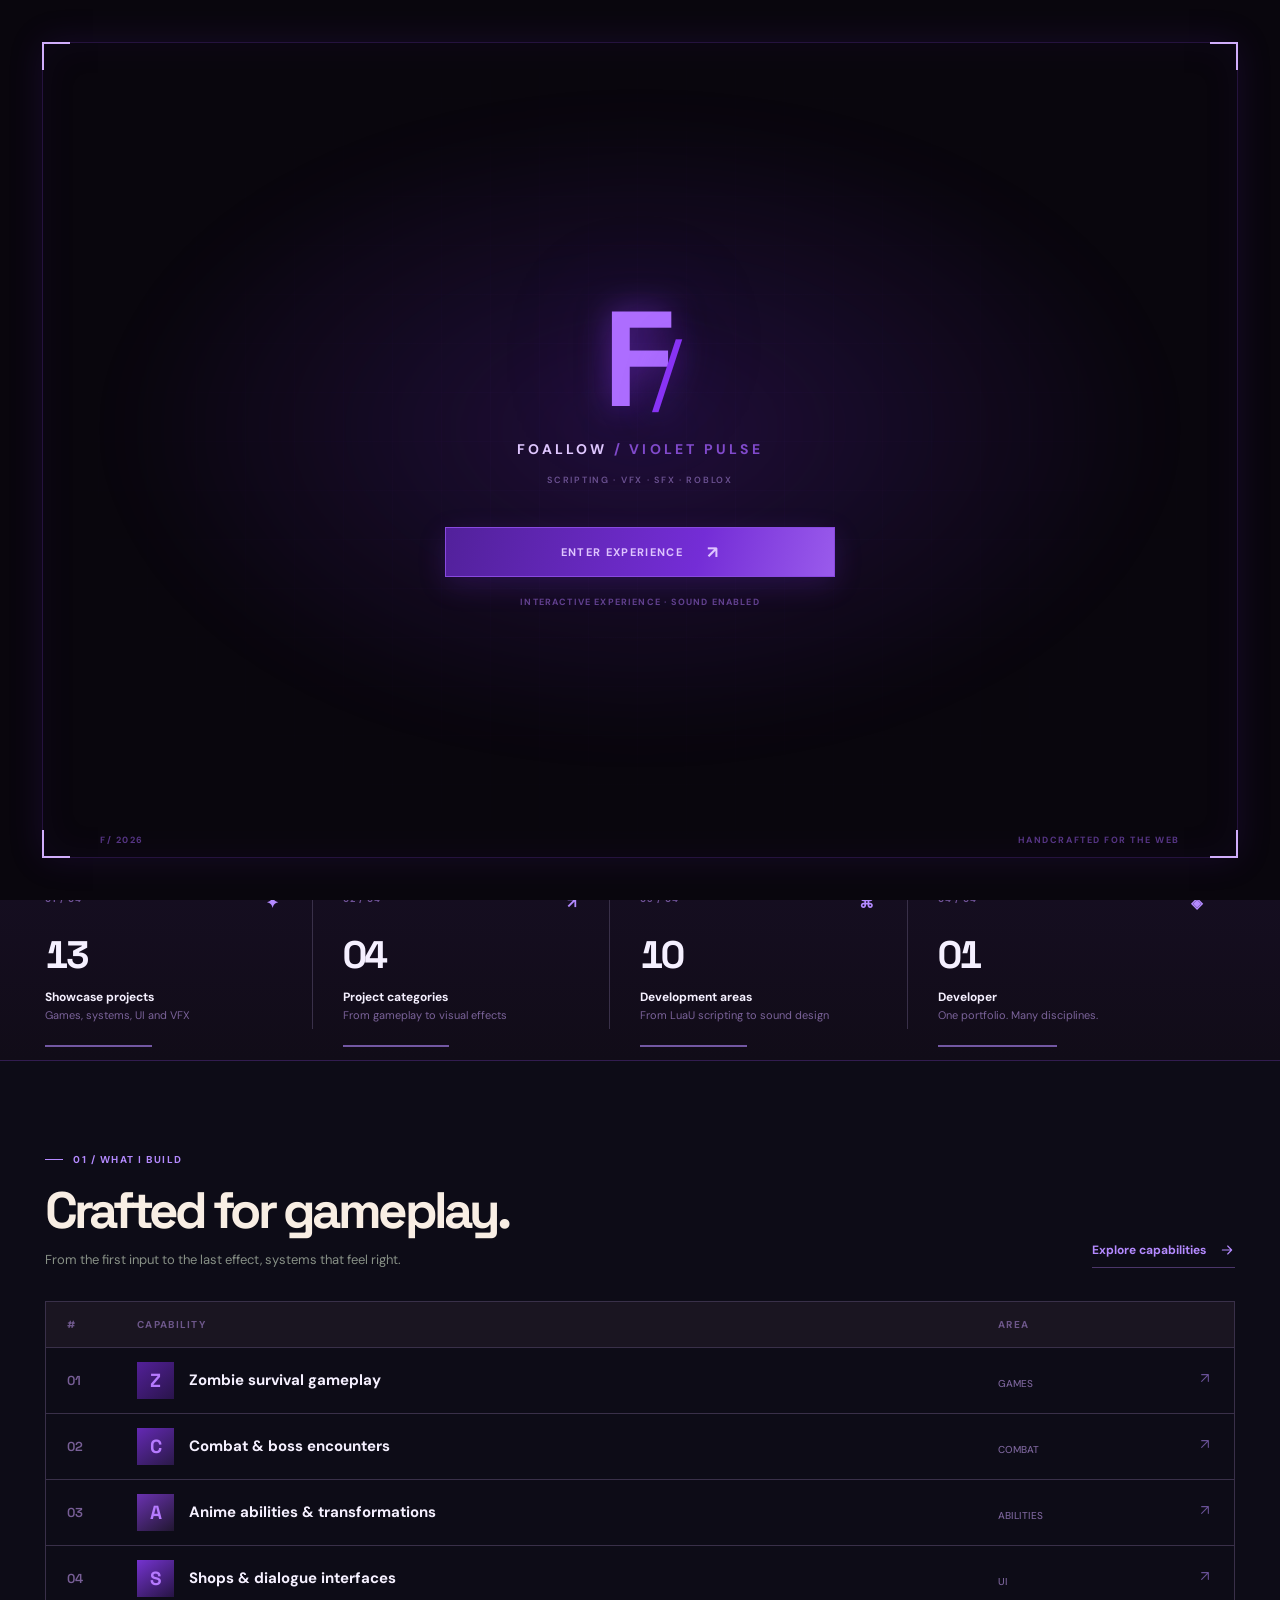
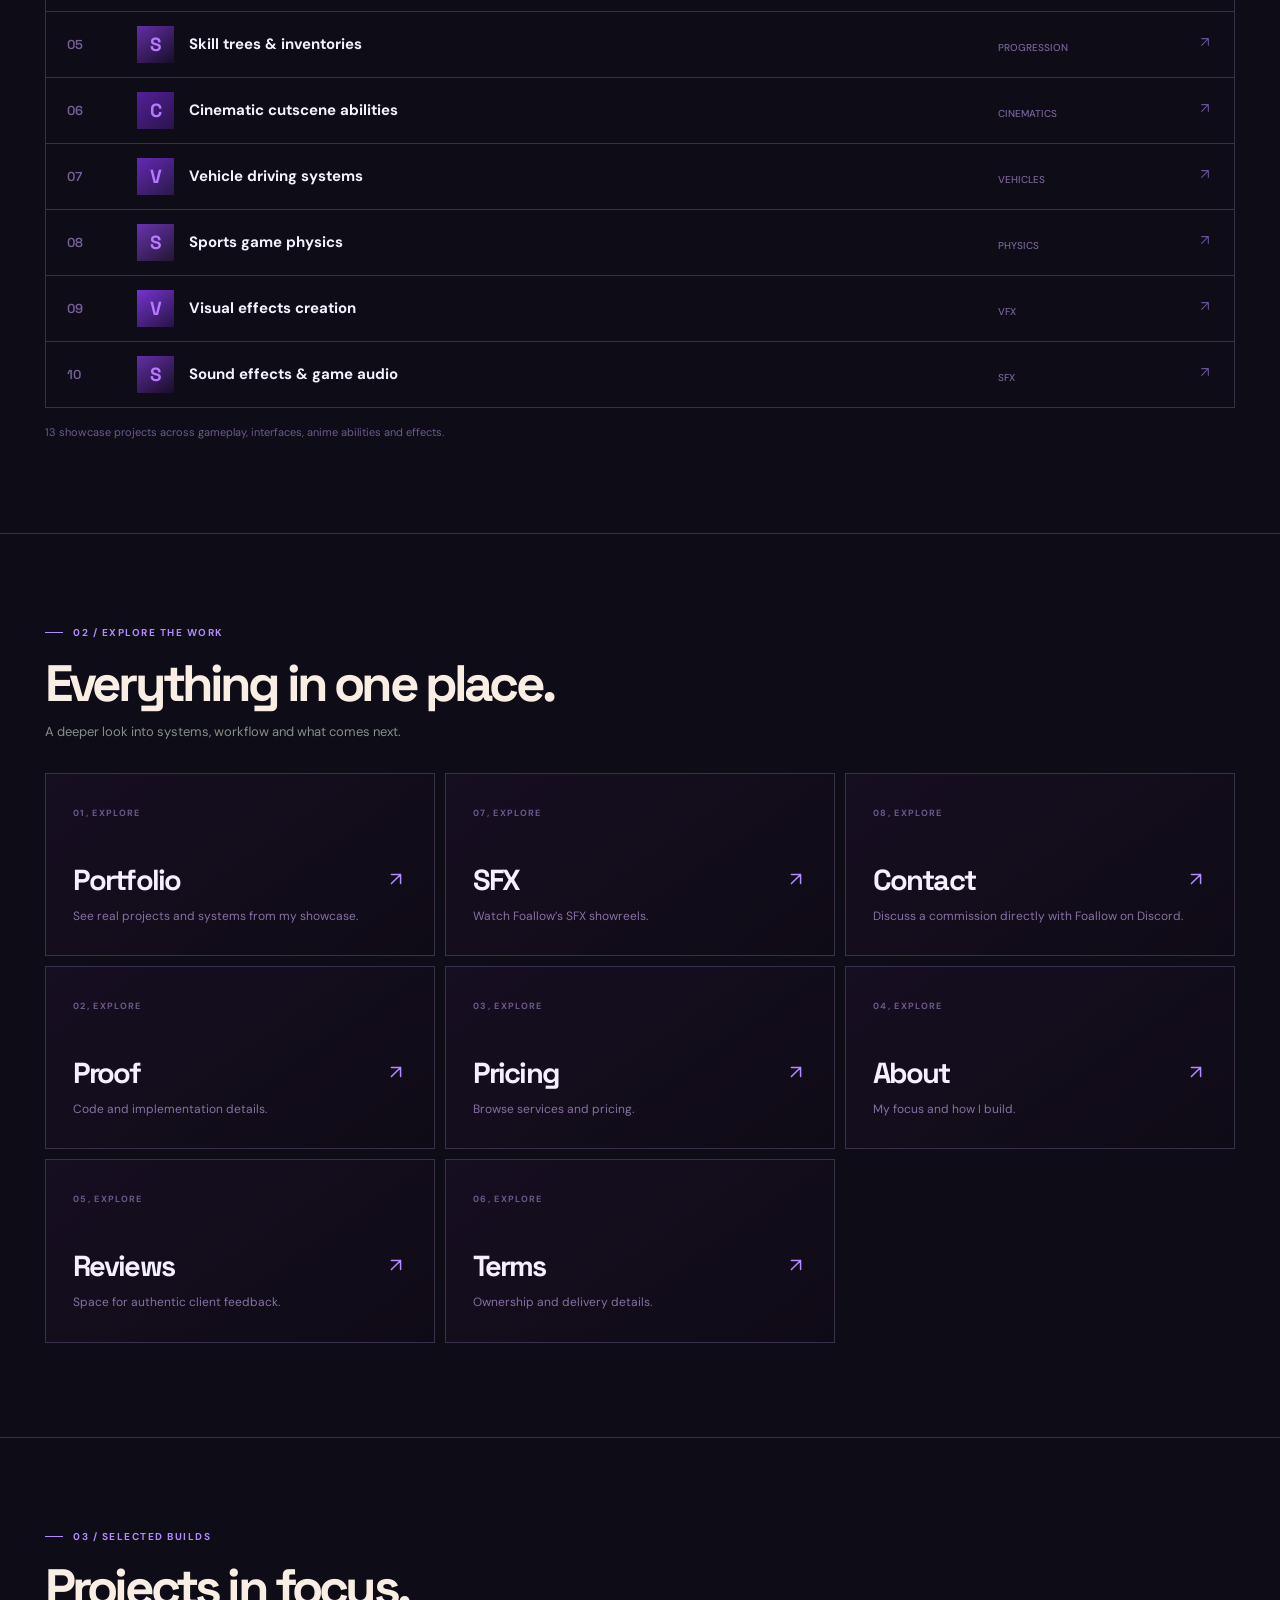
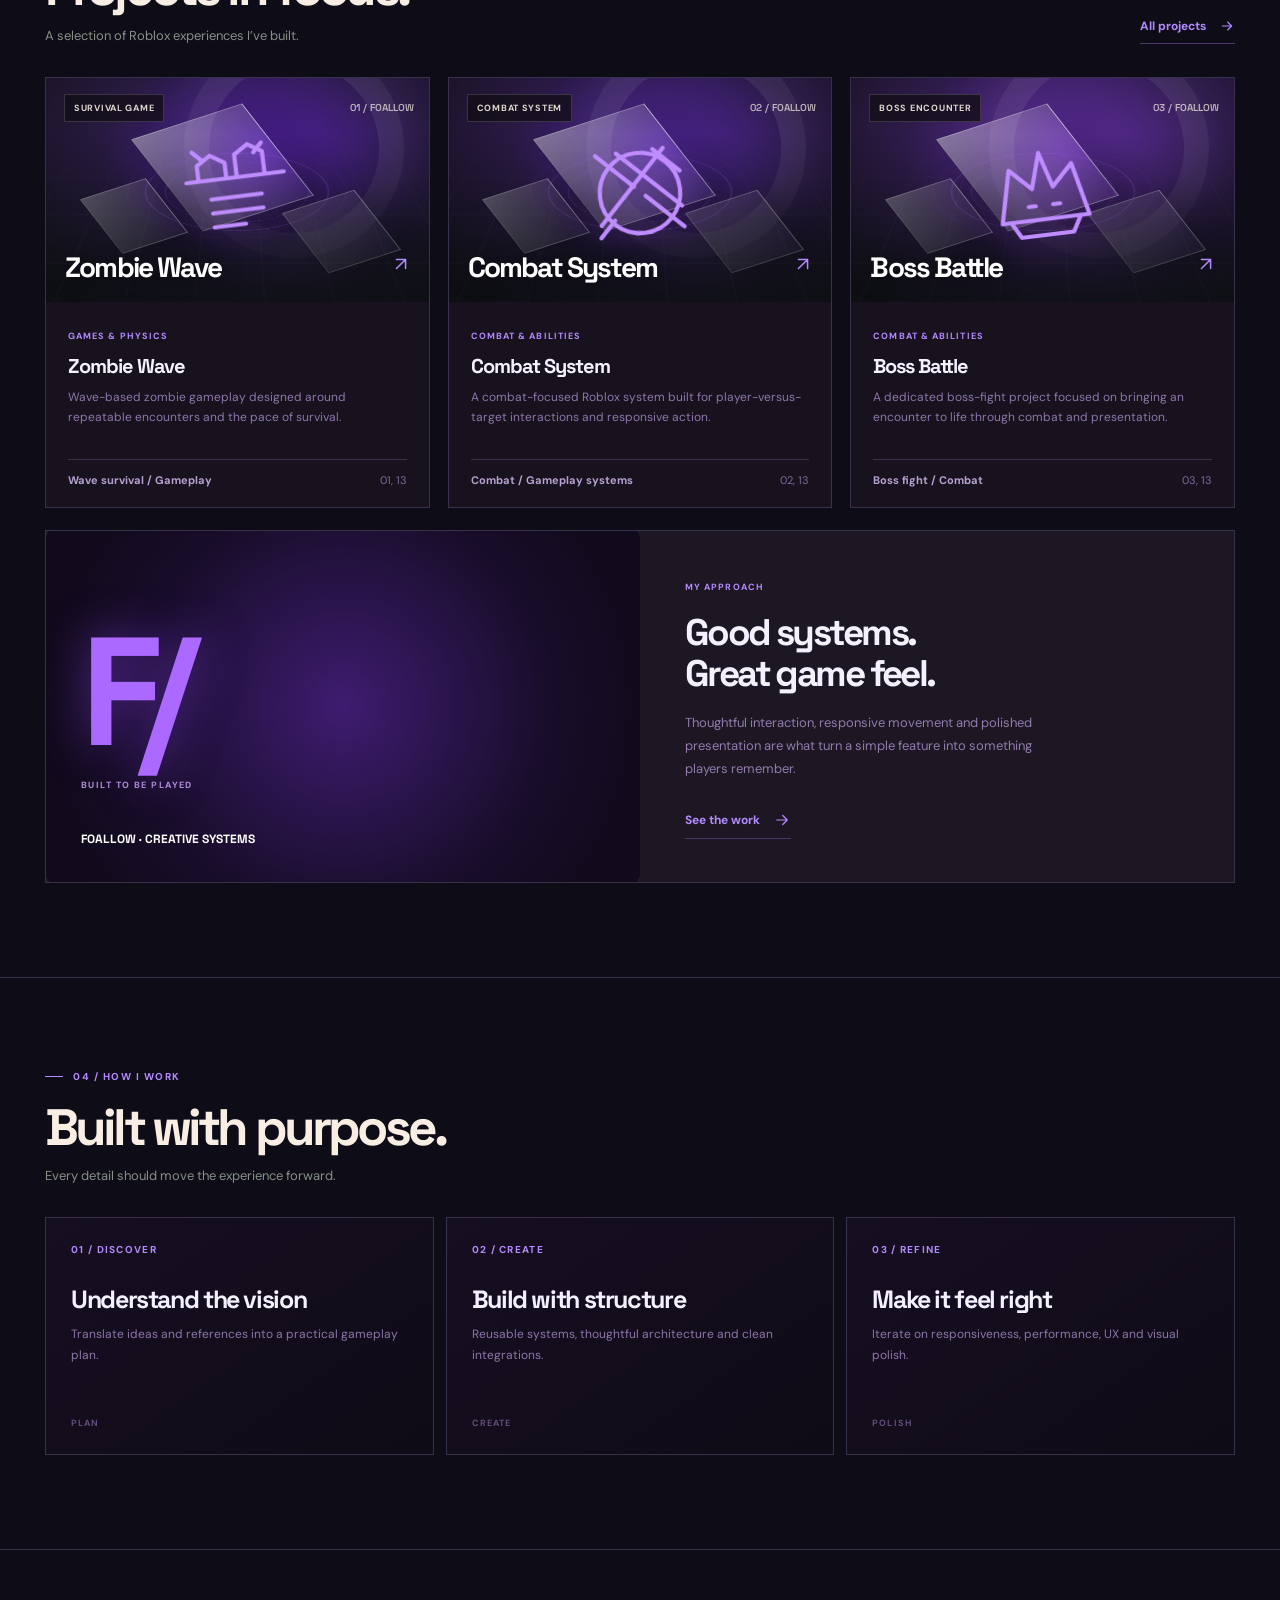
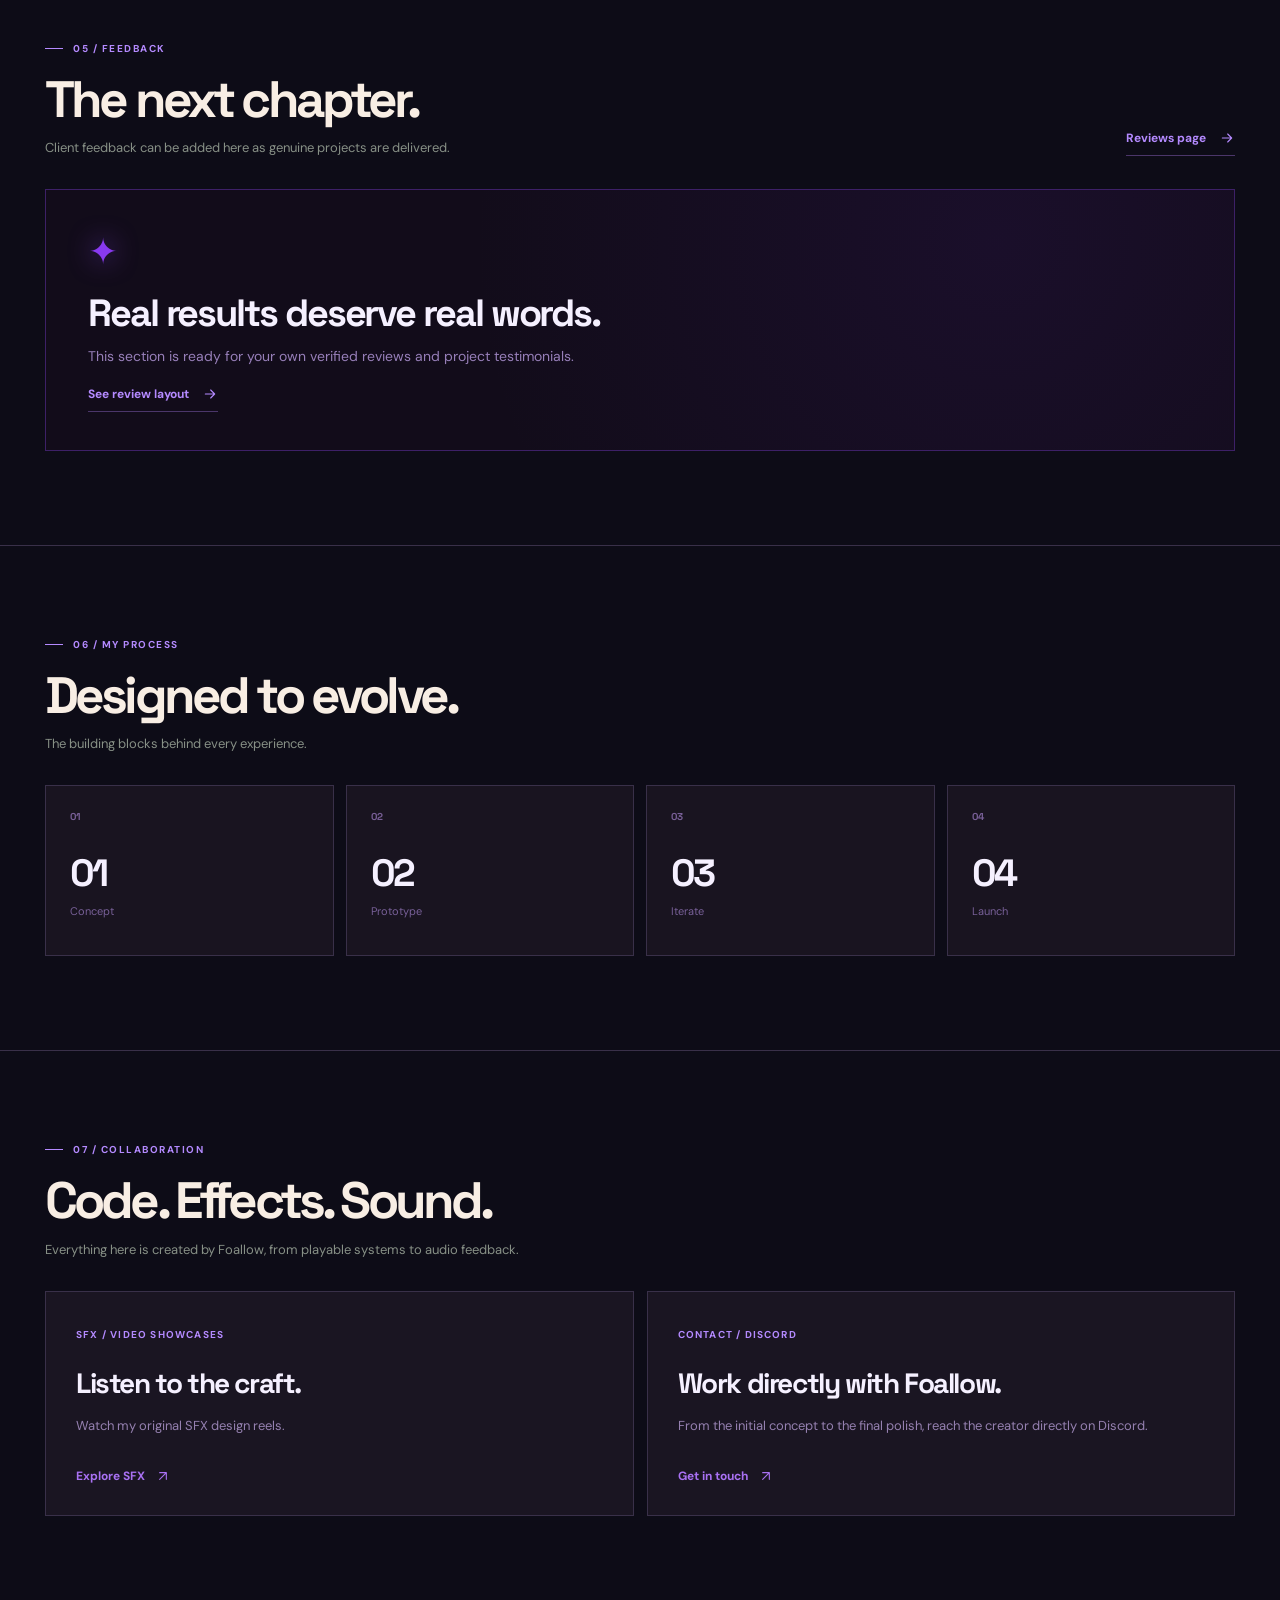
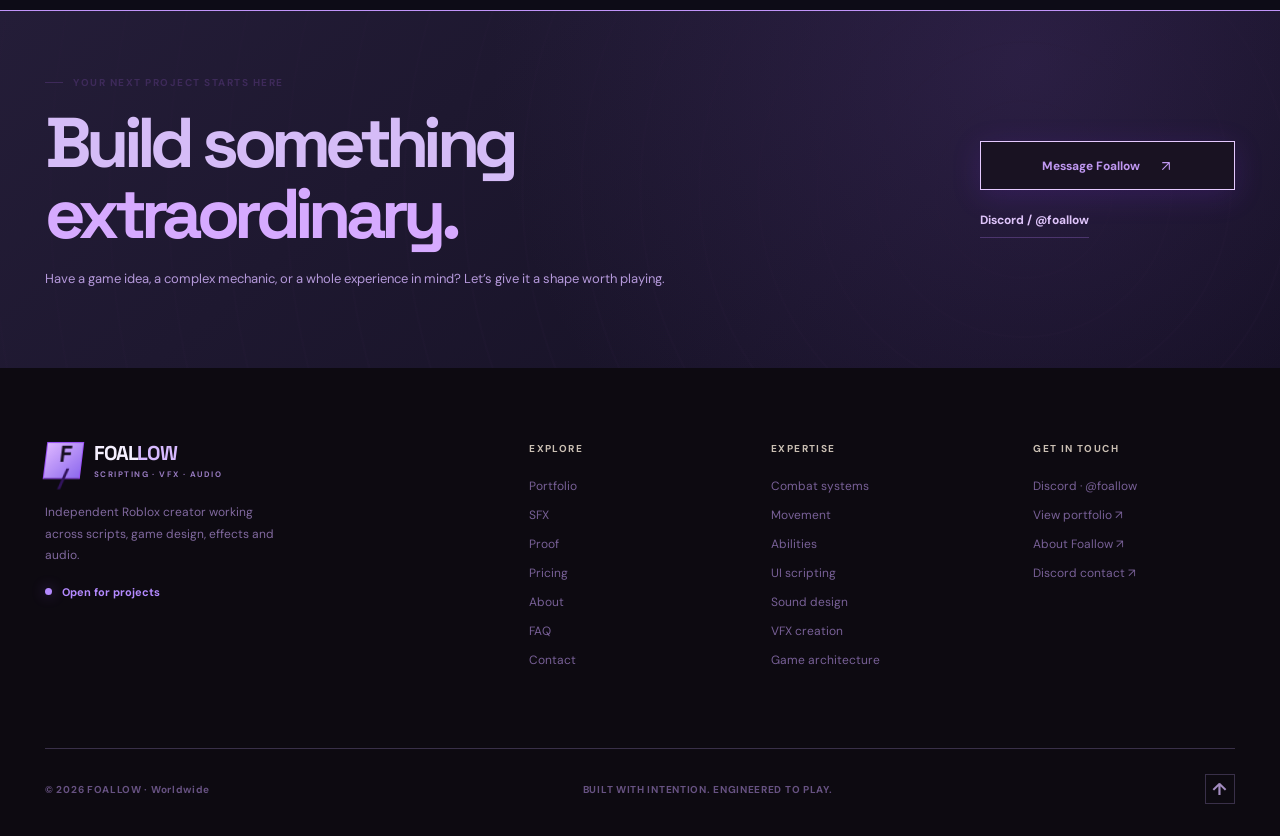
==== commit 5d5a7ff7: "Big update" ====
--- a/index.html
+++ b/index.html
@@ -5,12 +5,13 @@
 <meta name="viewport" content="width=device-width, initial-scale=1.0">
 <meta name="theme-color" content="#0e0d18">
 <meta name="description" content="Foallow | Roblox scripting, combat systems, game design, VFX and original audio.">
-<title>Foallow — Roblox Developer Portfolio</title>
+<title>Foallow, Roblox Developer Portfolio</title>
 <link rel="stylesheet" href="assets/styles.css">
 <link rel="stylesheet" href="assets/motion.css">
 <link rel="stylesheet" href="assets/sounds.css">
 <link rel="stylesheet" href="assets/sections.css">
 <link rel="stylesheet" href="assets/foallow-theme.css">
+<link rel="stylesheet" href="assets/pricing-v10.css">
 </head>
 <body>
 <div class="ns-preloader" id="nsPreloader" data-stage="enter" role="status" aria-live="polite">
--- a/assets/sections.css
+++ b/assets/sections.css
@@ -2,25 +2,6 @@
 .foallow-explore-card{display:block;position:relative;text-decoration:none;transition:transform .3s,border-color .3s,background .3s}
 .foallow-explore-card:hover{transform:translateY(-5px);border-color:#9356e0;background:#1f162b}
 .foallow-explore-card strong{display:inline-flex;align-items:center;gap:10px;color:#a971f3;font-size:12px;margin-top:18px}
-.sfx-grid{display:grid;grid-template-columns:repeat(3,minmax(0,1fr));gap:16px}
-.sfx-card{min-width:0;border:1px solid #3d2959;background:linear-gradient(142deg,#191224,#120f18 68%,#170e23);position:relative;overflow:hidden;transition:border-color .32s,transform .35s,box-shadow .35s}
-.sfx-card:hover{border-color:#8748d9;transform:translateY(-5px);box-shadow:0 12px 45px #772ed919}
-.sfx-card{min-height:290px;padding:27px;display:flex;flex-direction:column}
-.sfx-card::before{content:'';position:absolute;inset:-1px;background:radial-gradient(circle at 90% 2%,#7a33d61f,transparent 45%);pointer-events:none}
-.sfx-card-top,.sfx-card-bottom{display:flex;justify-content:space-between;align-items:center;gap:12px}
-.sfx-card-top>span:first-child,.sfx-card-bottom>span{font-size:10px;font-weight:700;letter-spacing:.13em;color:#9664d9}
-.sfx-card h3{font:700 clamp(22px,2.4vw,28px)/1.15 var(--display);letter-spacing:-.05em;margin:30px 0 10px}
-.sfx-card p{font-size:14px;line-height:1.7;color:#9d89b9;margin:0}
-.sfx-card-bottom{margin-top:auto;padding-top:26px}
-.sfx-preview-button{border:1px solid #5a2d95;background:#211433;color:#ba86fb;display:flex;gap:9px;align-items:center;padding:11px 14px;font-size:11px;font-weight:800;letter-spacing:.055em;transition:background .2s,border-color .2s,transform .2s}
-.sfx-preview-button:hover{border-color:#9851f2;background:#2e1750;transform:translateY(-2px)}
-.sfx-preview-button.is-playing{border-color:#ac72f5;background:#3c1c69;box-shadow:0 0 25px #8639ee40}
-.sfx-wave{display:flex;align-items:center;justify-content:center;gap:3px;height:40px;min-width:70px}
-.sfx-wave i{width:3px;height:22%;background:#9251e3;border-radius:3px;box-shadow:0 0 9px #9251e358;animation:sfxWave 1.15s ease-in-out infinite alternate}
-.sfx-wave i:nth-child(2n){height:50%;animation-delay:.15s}
-.sfx-wave i:nth-child(3n){height:75%;animation-delay:.31s}
-.sfx-wave i:nth-child(4n){height:38%;animation-delay:.23s}
-@keyframes sfxWave{0%{transform:scaleY(.55)}100%{transform:scaleY(1.35)}}
 @media(max-width:1340px){.desktop-nav{display:none}.menu-toggle{display:grid;place-items:center;background:transparent;border:1px solid var(--line);color:var(--text);width:42px;height:41px}.header-actions{margin-left:auto}}
 @media(max-width:900px){.sfx-grid{grid-template-columns:1fr 1fr}.sfx-card:last-child{grid-column:1/-1}}
 @media(max-width:650px){.sfx-grid{grid-template-columns:1fr}.sfx-card:last-child{grid-column:auto}.sfx-card{min-height:245px}}
--- a/assets/pricing-v10.css
+++ b/assets/pricing-v10.css
@@ -0,0 +1,49 @@
+.top-strip{justify-content:center;padding-inline:20px}
+.hero-copy{padding-bottom:12px}
+.rate-intro{padding-top:24px}
+.rate-section{position:relative;padding-top:36px;padding-bottom:55px;border-left:1px solid #5d336f}
+.rate-heading{position:relative;border-bottom:1px solid #7942a0;margin:0 0 22px;padding:0 0 20px 25px}
+.rate-heading::before{content:'';position:absolute;left:-6px;top:1px;width:11px;height:11px;background:#a35ff2;border-radius:50%;box-shadow:0 0 17px #9e53ff77}
+.rate-heading>div{display:flex;align-items:flex-start;gap:26px}
+.rate-number,.rate-overline,.rate-card-top,.rate-tier,.rate-option>span{font-family:ui-monospace,SFMono-Regular,Consolas,monospace;font-size:10px;letter-spacing:.095em}
+.rate-number,.rate-overline{color:#af7df1;font-weight:700}
+.rate-heading h2{font:700 clamp(26px,3vw,39px)/1.12 var(--display);letter-spacing:-.06em;margin:4px 0 10px}
+.rate-heading p{color:#a598b5;font-size:13px;margin:0}
+.rate-process{display:grid;grid-template-columns:repeat(4,minmax(0,1fr));gap:10px;margin-left:25px}
+.rate-step,.rate-card,.rate-option{background:linear-gradient(135deg,#191222,#100e17 70%);border:1px solid #34263f}
+.rate-step{padding:21px;min-height:180px}
+.rate-step>b{color:#ab6df1;font-size:11px;font-family:ui-monospace,Consolas,monospace}
+.rate-step h3{font:700 17px var(--display);margin:16px 0 10px}
+.rate-step p{color:#a69ab5;font-size:12px;line-height:1.65;margin:0}
+.rate-grid{display:grid;grid-template-columns:repeat(3,minmax(0,1fr));margin-left:25px;gap:15px;align-items:stretch}
+.rate-card{padding:26px 23px 20px;display:flex;flex-direction:column;min-width:0;transition:border-color .25s,transform .25s,box-shadow .25s}
+.rate-card:hover,.rate-option:hover{border-color:#9954d7;box-shadow:0 12px 42px #531c9630;transform:translateY(-3px)}
+.rate-card-top{display:flex;flex-wrap:wrap;gap:8px;justify-content:space-between;color:#a99db4}
+.rate-card-top>span:first-child{color:#ab6df1;font-weight:800}
+.rate-card-top b{color:#e8c4ff}
+.rate-card h3{font:700 clamp(19px,2vw,24px)/1.2 var(--display);letter-spacing:-.045em;margin:19px 0 11px;color:#f4f0fa}
+.rate-description{color:#a99eb5;font-size:13px;line-height:1.7;min-height:70px;margin:0 0 12px}
+.rate-features{padding-left:18px;color:#b4a9c1;font-size:12px;line-height:1.9;margin:0 0 19px}
+.rate-features li::marker{color:#995af0}
+.rate-tiers{display:flex;gap:7px;flex-wrap:wrap;margin-top:auto;padding-bottom:18px}
+.rate-tier{border:1px solid #453352;display:flex;flex-wrap:wrap;align-items:center;justify-content:space-between;gap:8px;padding:10px 9px;color:#b8a9c6;font-size:9px;line-height:1.5}
+.rate-tier strong{color:#c08bff;font-size:11px;white-space:nowrap}
+.rate-bottom{border-top:1px solid #34283d;padding-top:16px;display:flex;gap:18px;align-items:center}
+.rate-bottom a{font-size:11px;color:#a58bb8;text-decoration:underline;text-underline-offset:5px}
+.rate-bottom a:first-child{color:#b979ff}
+.rate-bottom .rate-arrow{width:30px;height:30px;margin-left:auto;display:grid;place-items:center;border:1px solid #493559;color:#e9d3ff;text-decoration:none;flex:none}
+.rate-options{display:grid;grid-template-columns:repeat(2,minmax(0,1fr));gap:16px;margin-left:25px}
+.rate-option{padding:26px 28px;transition:transform .25s,border-color .25s,box-shadow .25s}
+.rate-option>span{color:#b576ef;font-weight:800}
+.rate-option h3{font:700 25px var(--display);margin:14px 0 18px}
+.rate-option p{color:#bbaccb;line-height:1.6;font-size:13px}
+.rate-option p strong{color:#efe2ff}
+.rate-option small{color:#85768f;font-size:11px}
+.rate-payment-content{margin-left:25px;max-width:790px;padding:8px 3px 20px}
+.rate-payment-content p{font-size:14px;color:#b6a7c5;line-height:1.75}
+.rate-payment-content strong{color:#efe4fc}
+.rate-payment-content .button{margin-top:14px}
+@media(max-width:1060px){.rate-grid{grid-template-columns:repeat(2,minmax(0,1fr))}.rate-process{grid-template-columns:repeat(2,minmax(0,1fr))}}
+@media(max-width:700px){.rate-section{padding:26px 16px 35px 16px}.rate-heading{padding-left:0}.rate-heading::before{left:-22px}.rate-heading>div{gap:13px}.rate-heading h2{font-size:25px}.rate-number{font-size:9px}.rate-grid,.rate-options,.rate-process,.rate-payment-content{margin-left:0}.rate-grid,.rate-options{grid-template-columns:1fr}.rate-process{grid-template-columns:1fr 1fr}.rate-step{padding:16px;min-height:145px}.rate-card{padding:23px 20px}.rate-description{min-height:0}}
+@media(max-width:390px){.rate-process{grid-template-columns:1fr}}
+@media(prefers-reduced-motion:reduce){.rate-card,.rate-option{transition:none}}
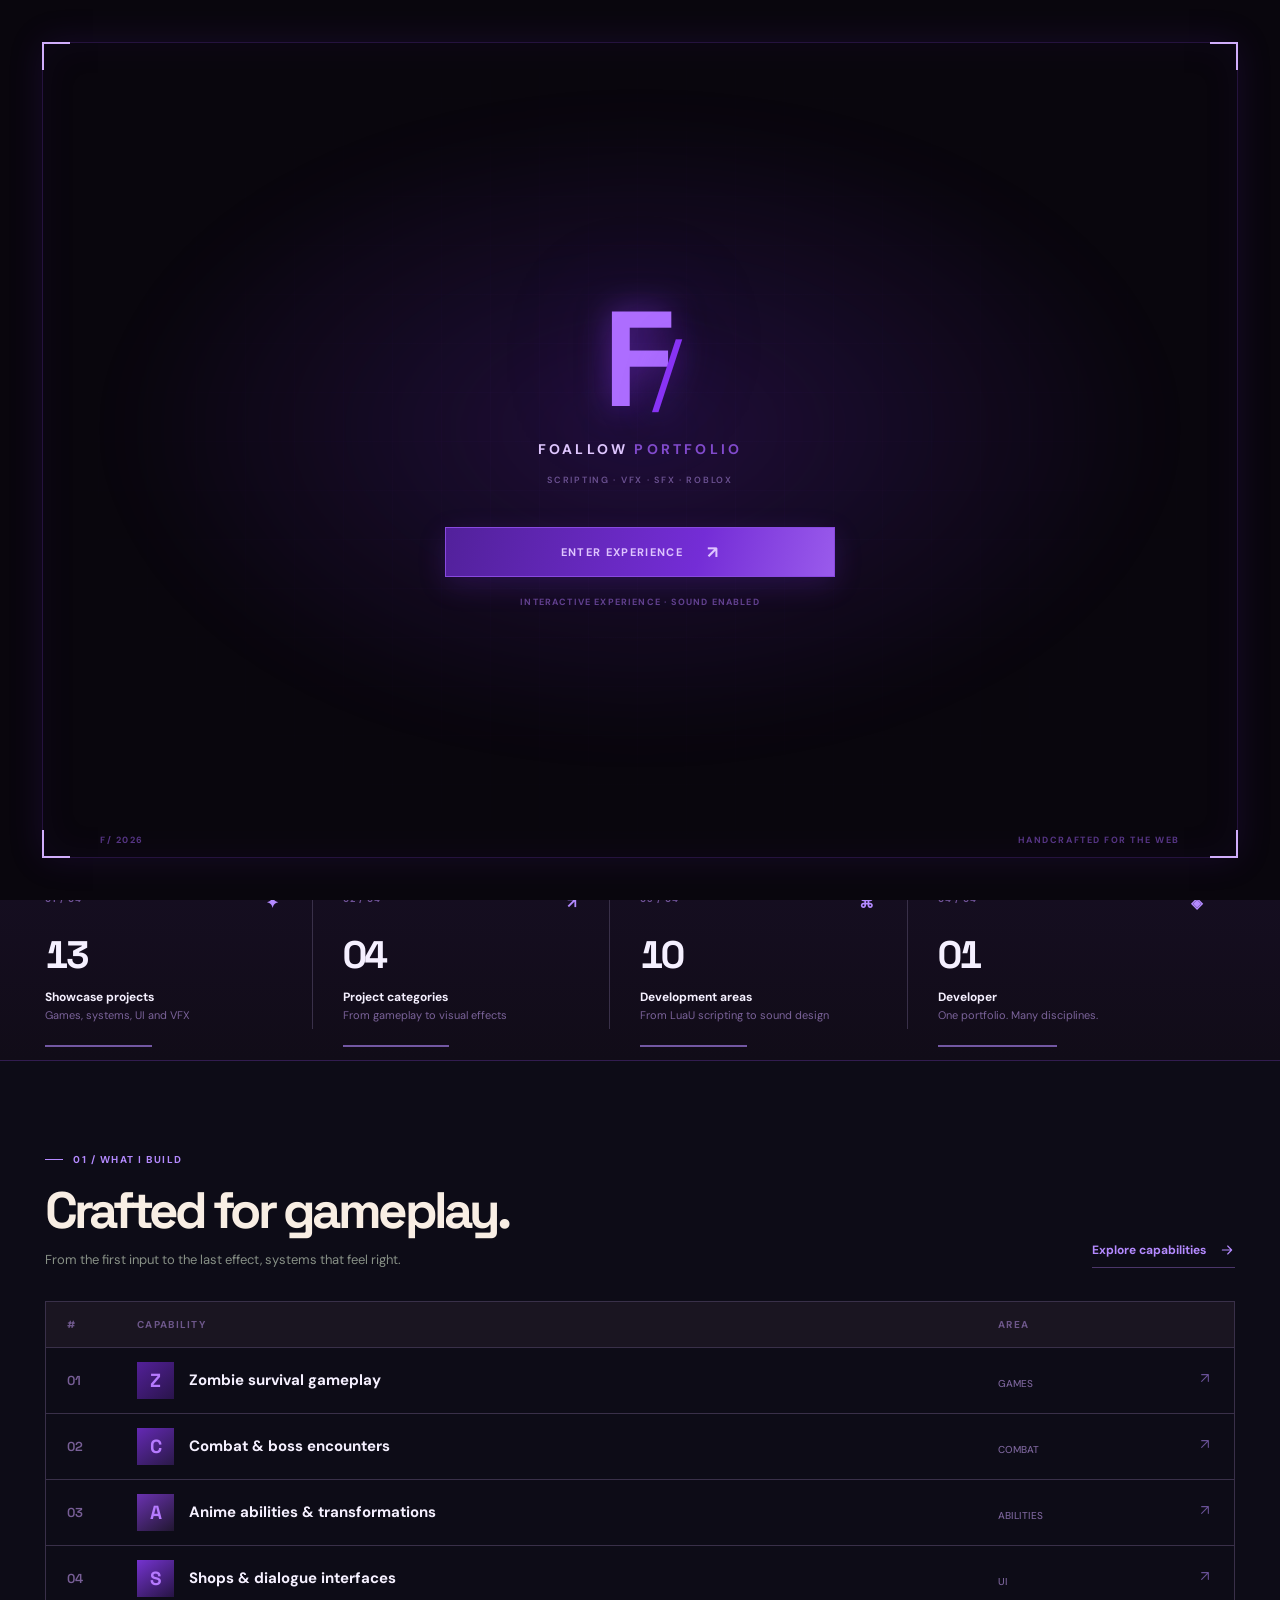
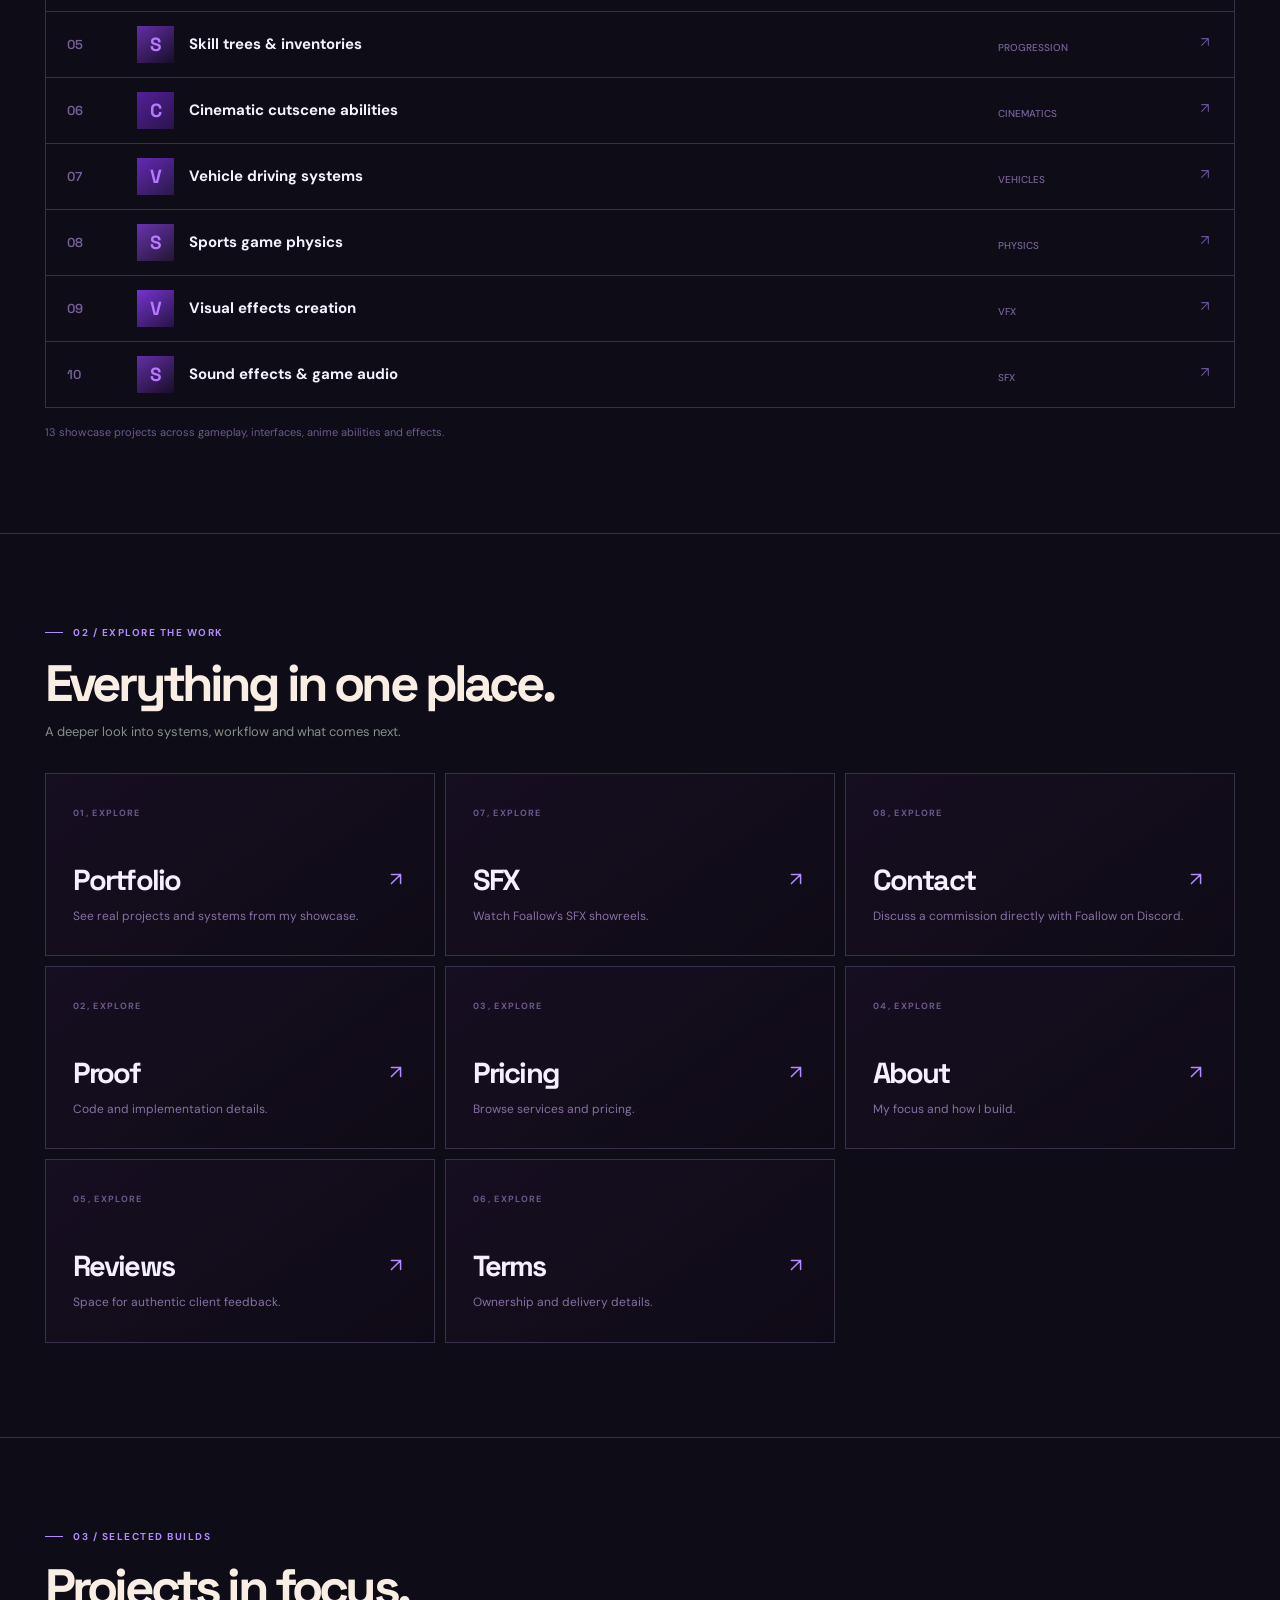
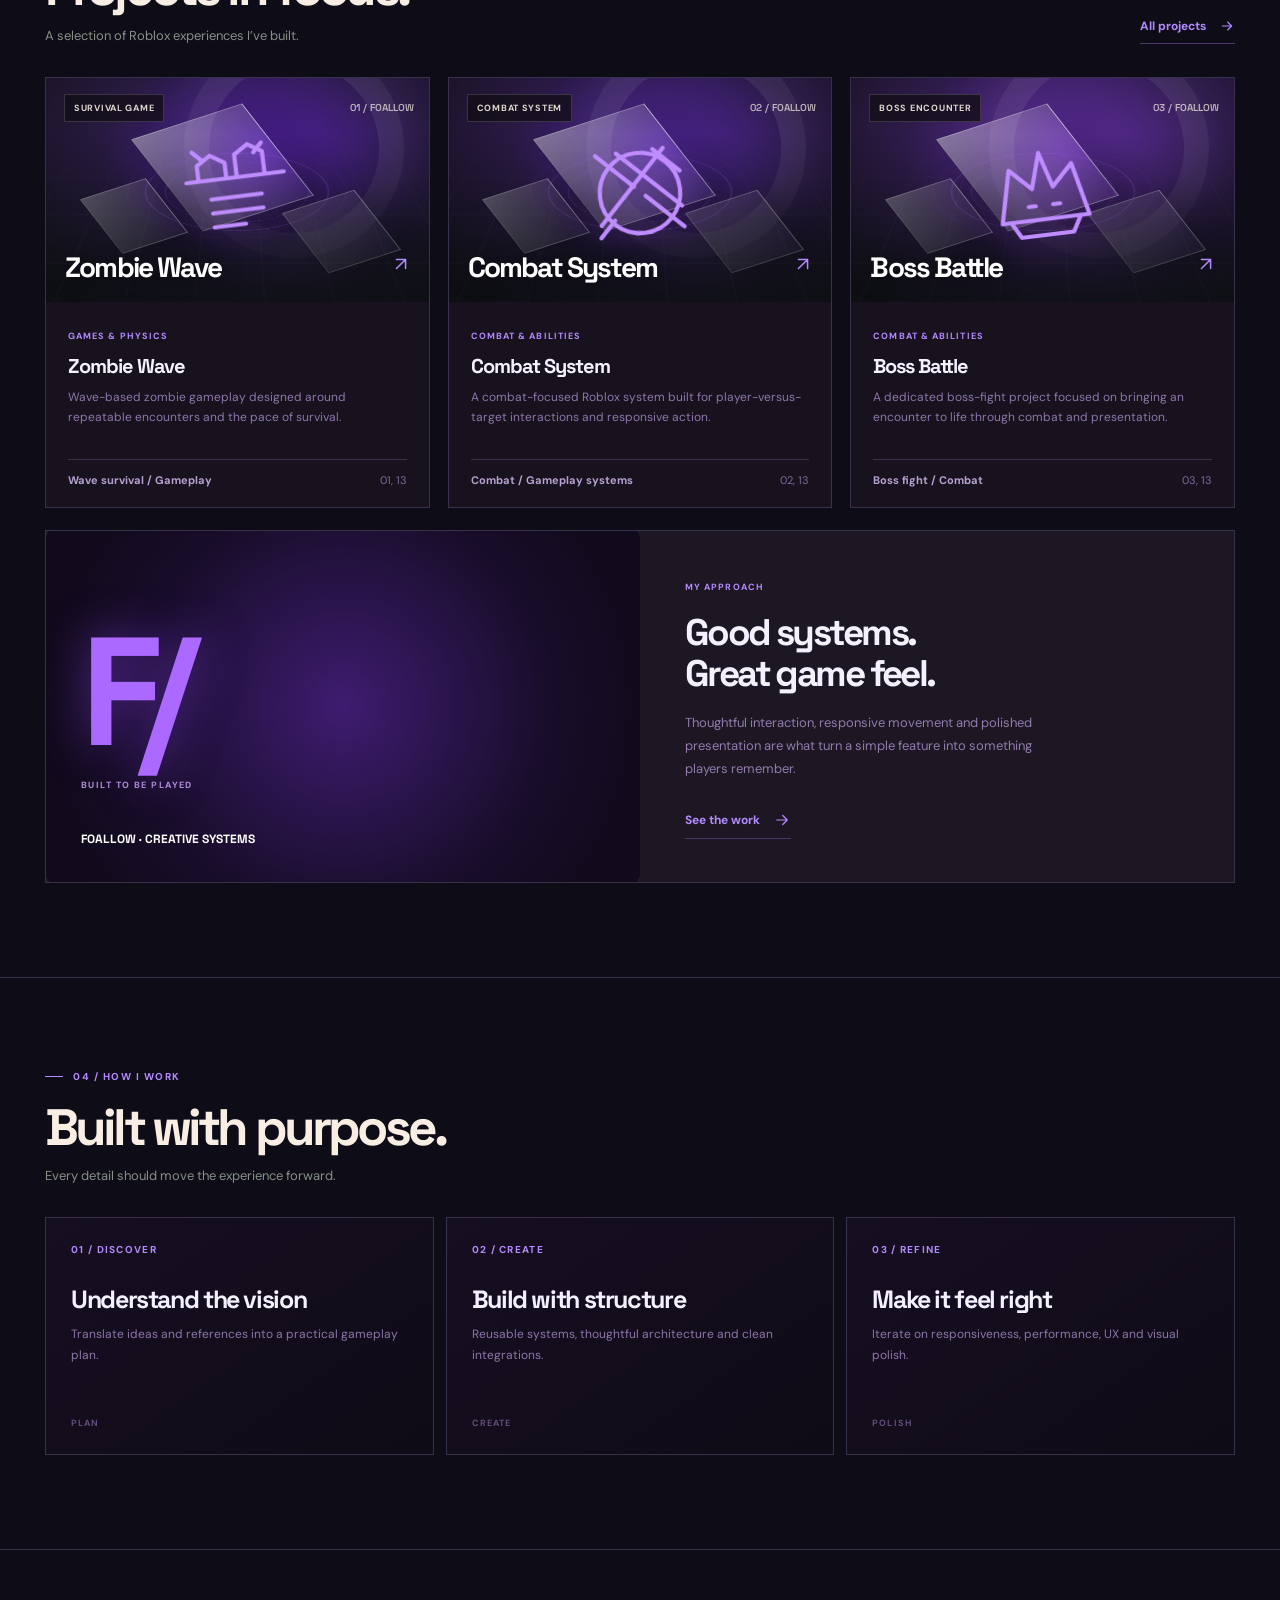
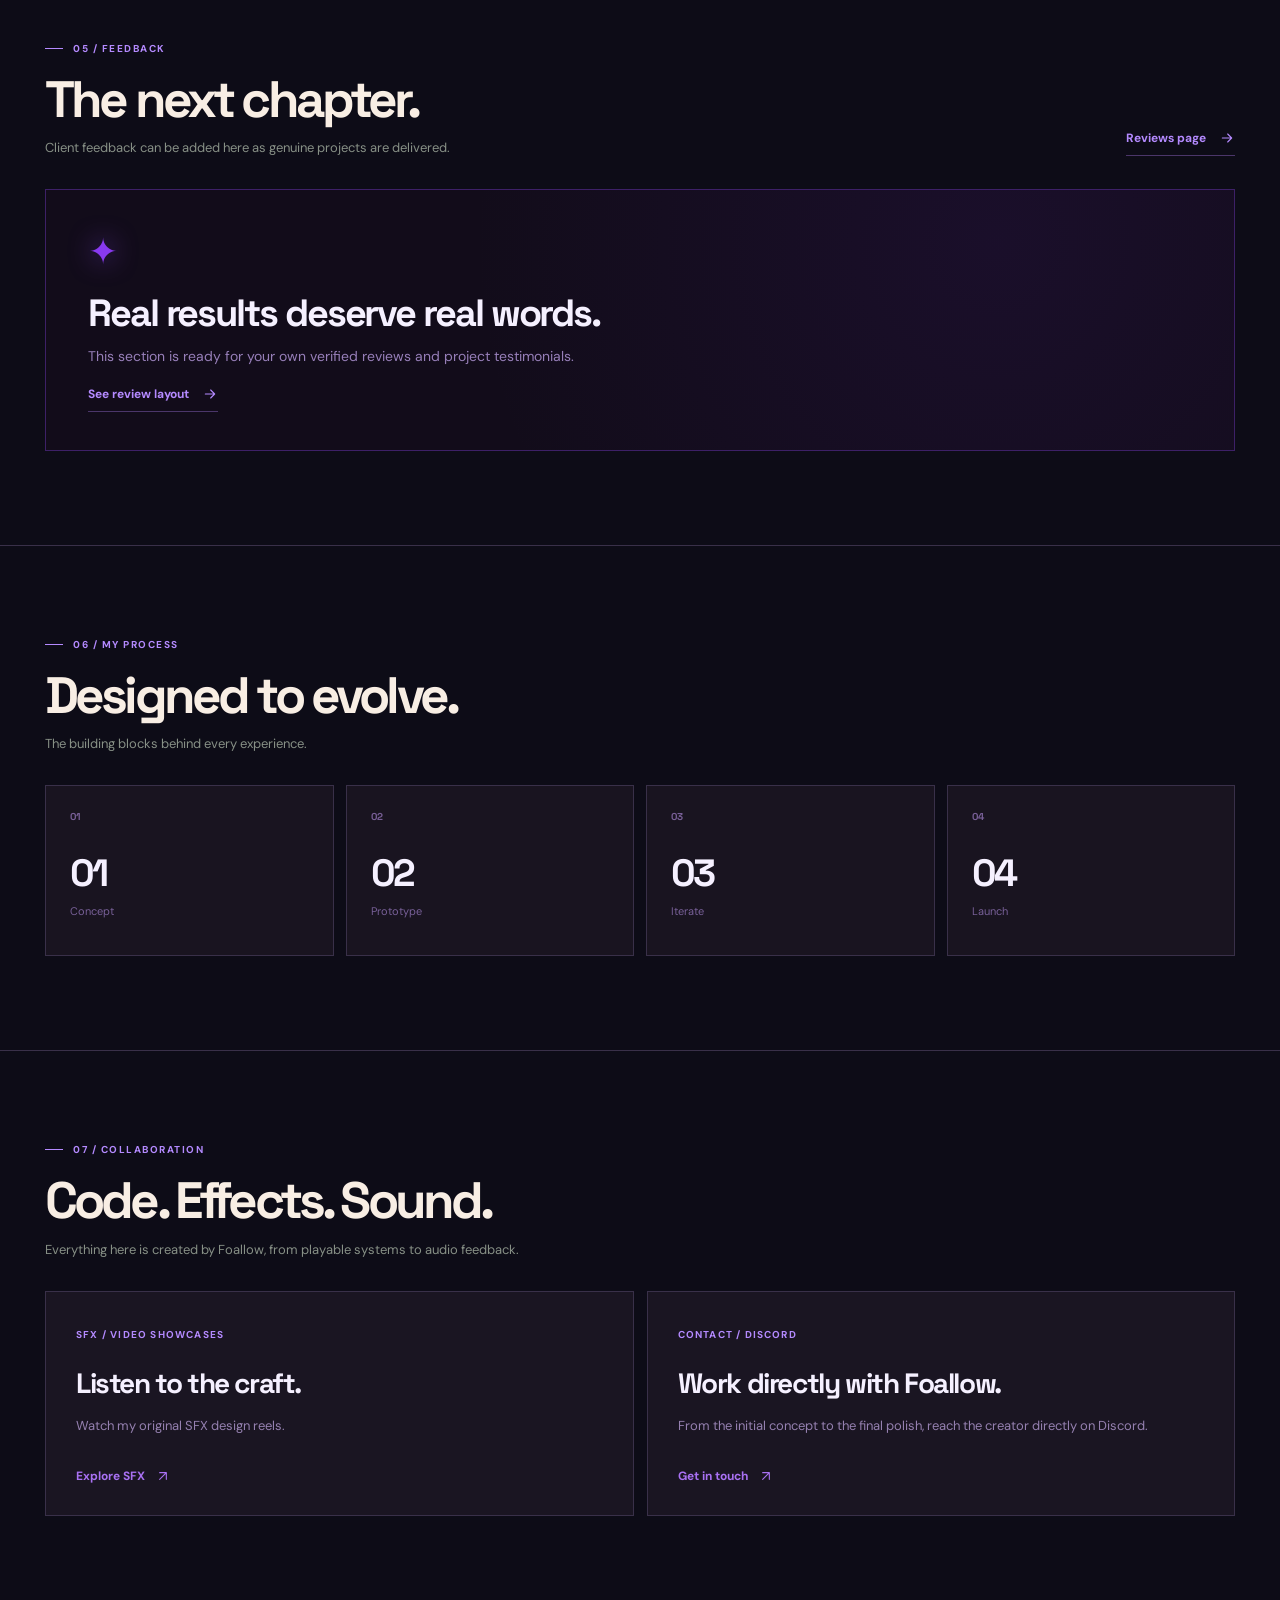
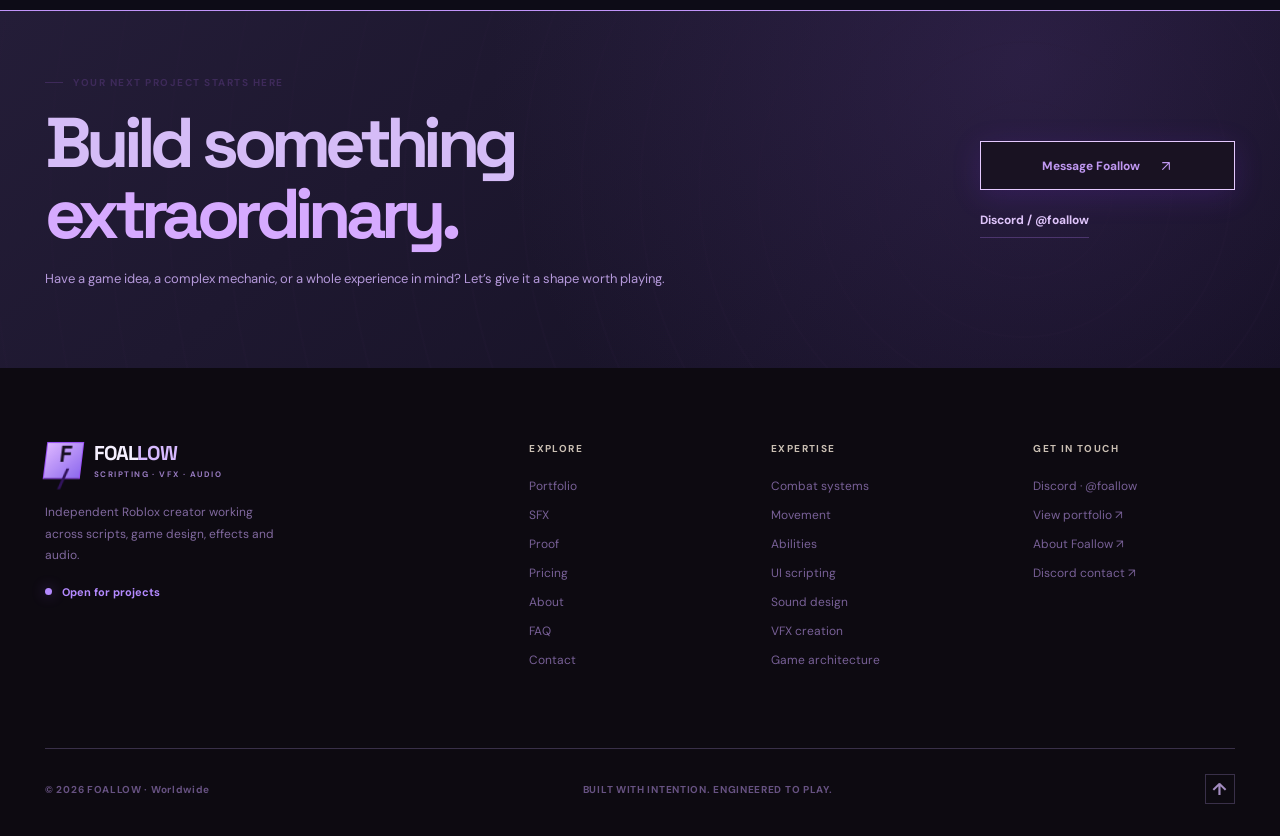
==== commit 5d514180: "Violet Purple Removed" ====
--- a/index.html
+++ b/index.html
@@ -5,7 +5,7 @@
 <meta name="viewport" content="width=device-width, initial-scale=1.0">
 <meta name="theme-color" content="#0e0d18">
 <meta name="description" content="Foallow | Roblox scripting, combat systems, game design, VFX and original audio.">
-<title>Foallow, Roblox Developer Portfolio</title>
+<title>Foallow Portfolio</title>
 <link rel="stylesheet" href="assets/styles.css">
 <link rel="stylesheet" href="assets/motion.css">
 <link rel="stylesheet" href="assets/sounds.css">
@@ -19,7 +19,7 @@
   <div class="ns-loader-frame" aria-hidden="true"><i></i><i></i><i></i><i></i></div>
   <div class="ns-loader-content">
     <div class="ns-loader-monogram" aria-hidden="true">F<span>/</span></div>
-    <div class="ns-loader-title">FOALLOW<span> / VIOLET PULSE</span></div>
+    <div class="ns-loader-title">FOALLOW<span> PORTFOLIO</span></div>
     <p class="ns-loader-tagline">SCRIPTING · VFX · SFX · ROBLOX</p>
     <div class="ns-loader-progress" id="nsLoaderProgress"><div class="ns-loader-progress-label"><span>LOADING<span class="ns-loader-dots">...</span></span><b id="nsLoaderPercent">0%</b></div><div class="ns-loader-track"><i id="nsLoaderFill"></i></div></div>
     <button type="button" class="ns-loader-enter" id="nsLoaderEnter">ENTER EXPERIENCE <span aria-hidden="true">↗</span></button>
--- a/assets/pricing-v10.css
+++ b/assets/pricing-v10.css
@@ -47,3 +47,9 @@
 @media(max-width:700px){.rate-section{padding:26px 16px 35px 16px}.rate-heading{padding-left:0}.rate-heading::before{left:-22px}.rate-heading>div{gap:13px}.rate-heading h2{font-size:25px}.rate-number{font-size:9px}.rate-grid,.rate-options,.rate-process,.rate-payment-content{margin-left:0}.rate-grid,.rate-options{grid-template-columns:1fr}.rate-process{grid-template-columns:1fr 1fr}.rate-step{padding:16px;min-height:145px}.rate-card{padding:23px 20px}.rate-description{min-height:0}}
 @media(max-width:390px){.rate-process{grid-template-columns:1fr}}
 @media(prefers-reduced-motion:reduce){.rate-card,.rate-option{transition:none}}
+
+.rate-minimum{border:1px solid #694584;background:linear-gradient(110deg,#261332,#1c1126);padding:16px 17px;margin-top:auto;margin-bottom:20px;display:flex;flex-direction:column;gap:7px}
+.rate-minimum>span{font:800 10px ui-monospace,SFMono-Regular,Consolas,monospace;letter-spacing:.1em;color:#b789f2}
+.rate-minimum>strong{font:700 29px var(--display);color:#f1d6ff;letter-spacing:-.06em}
+.rate-minimum>strong small{font:700 11px var(--font);letter-spacing:.08em;color:#bca0d1}
+.rate-minimum>p{font-size:12px;line-height:1.5;color:#a99ab8;margin:0}
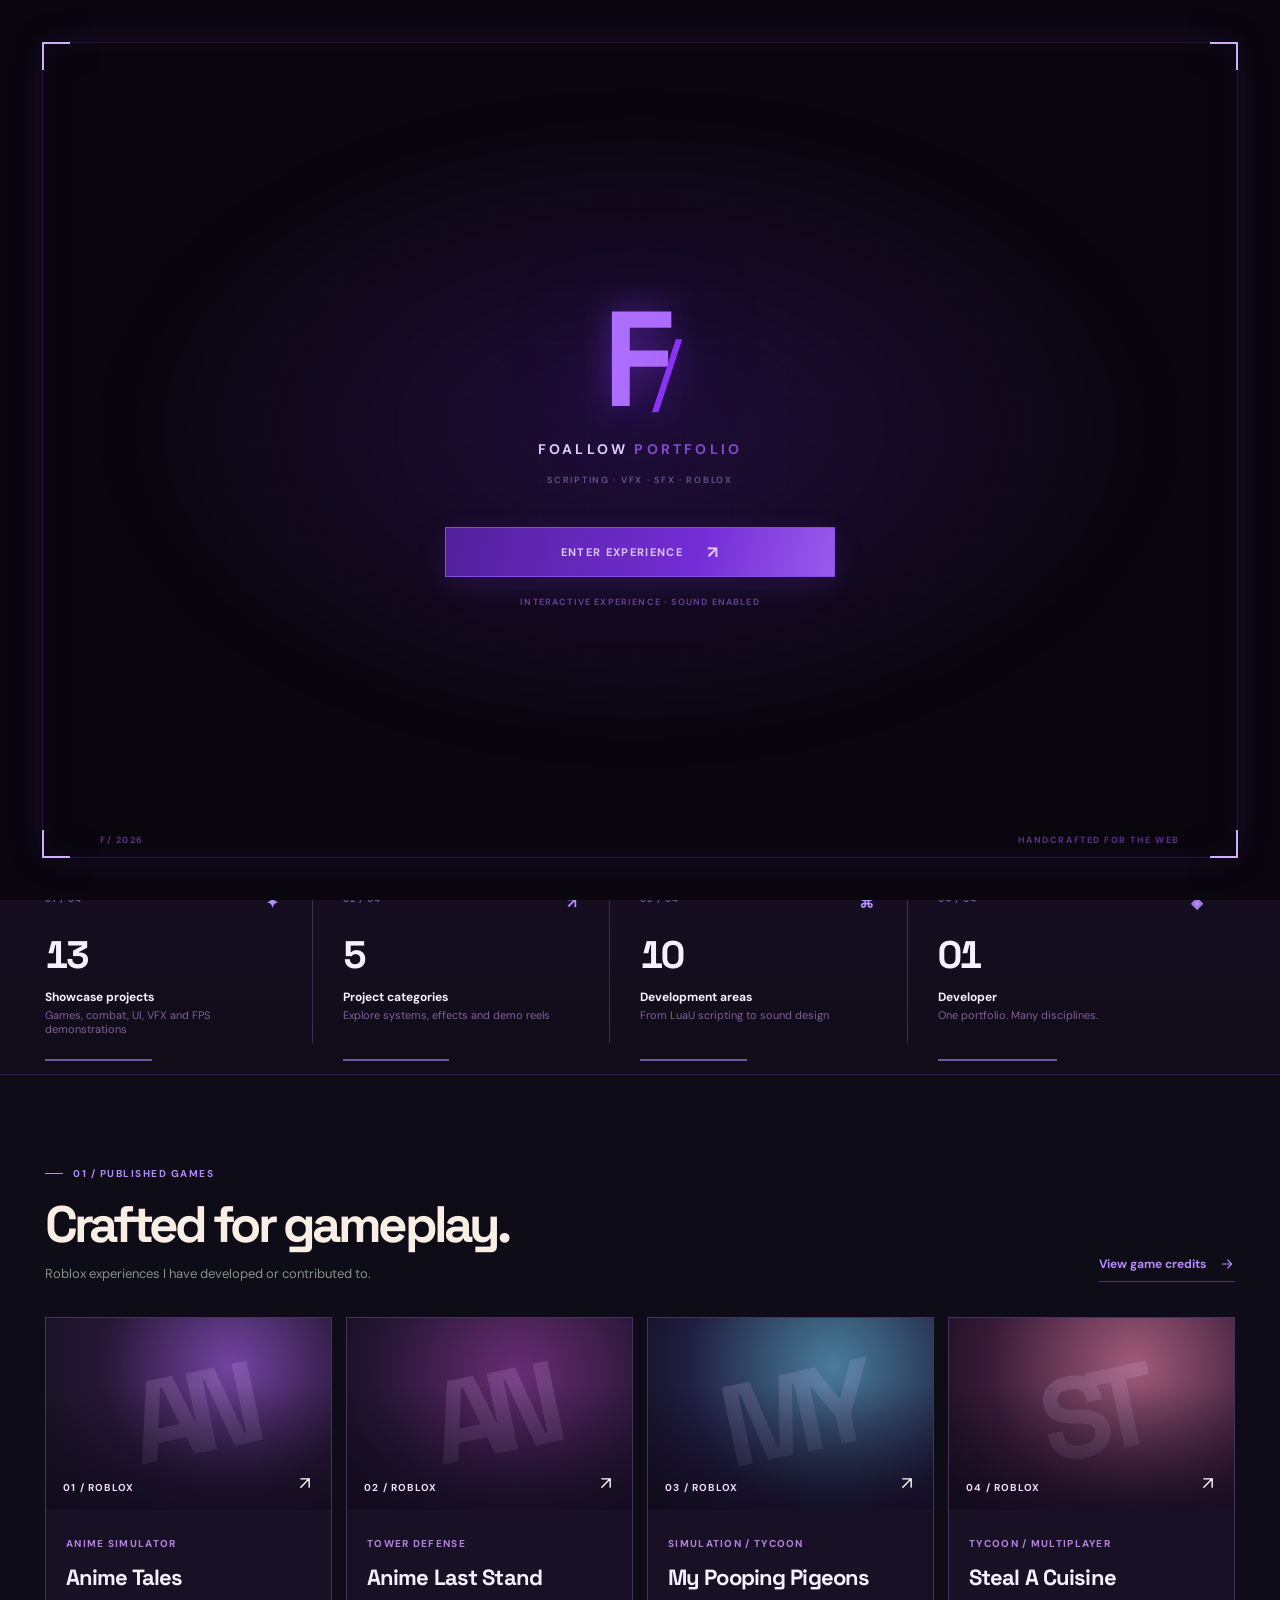
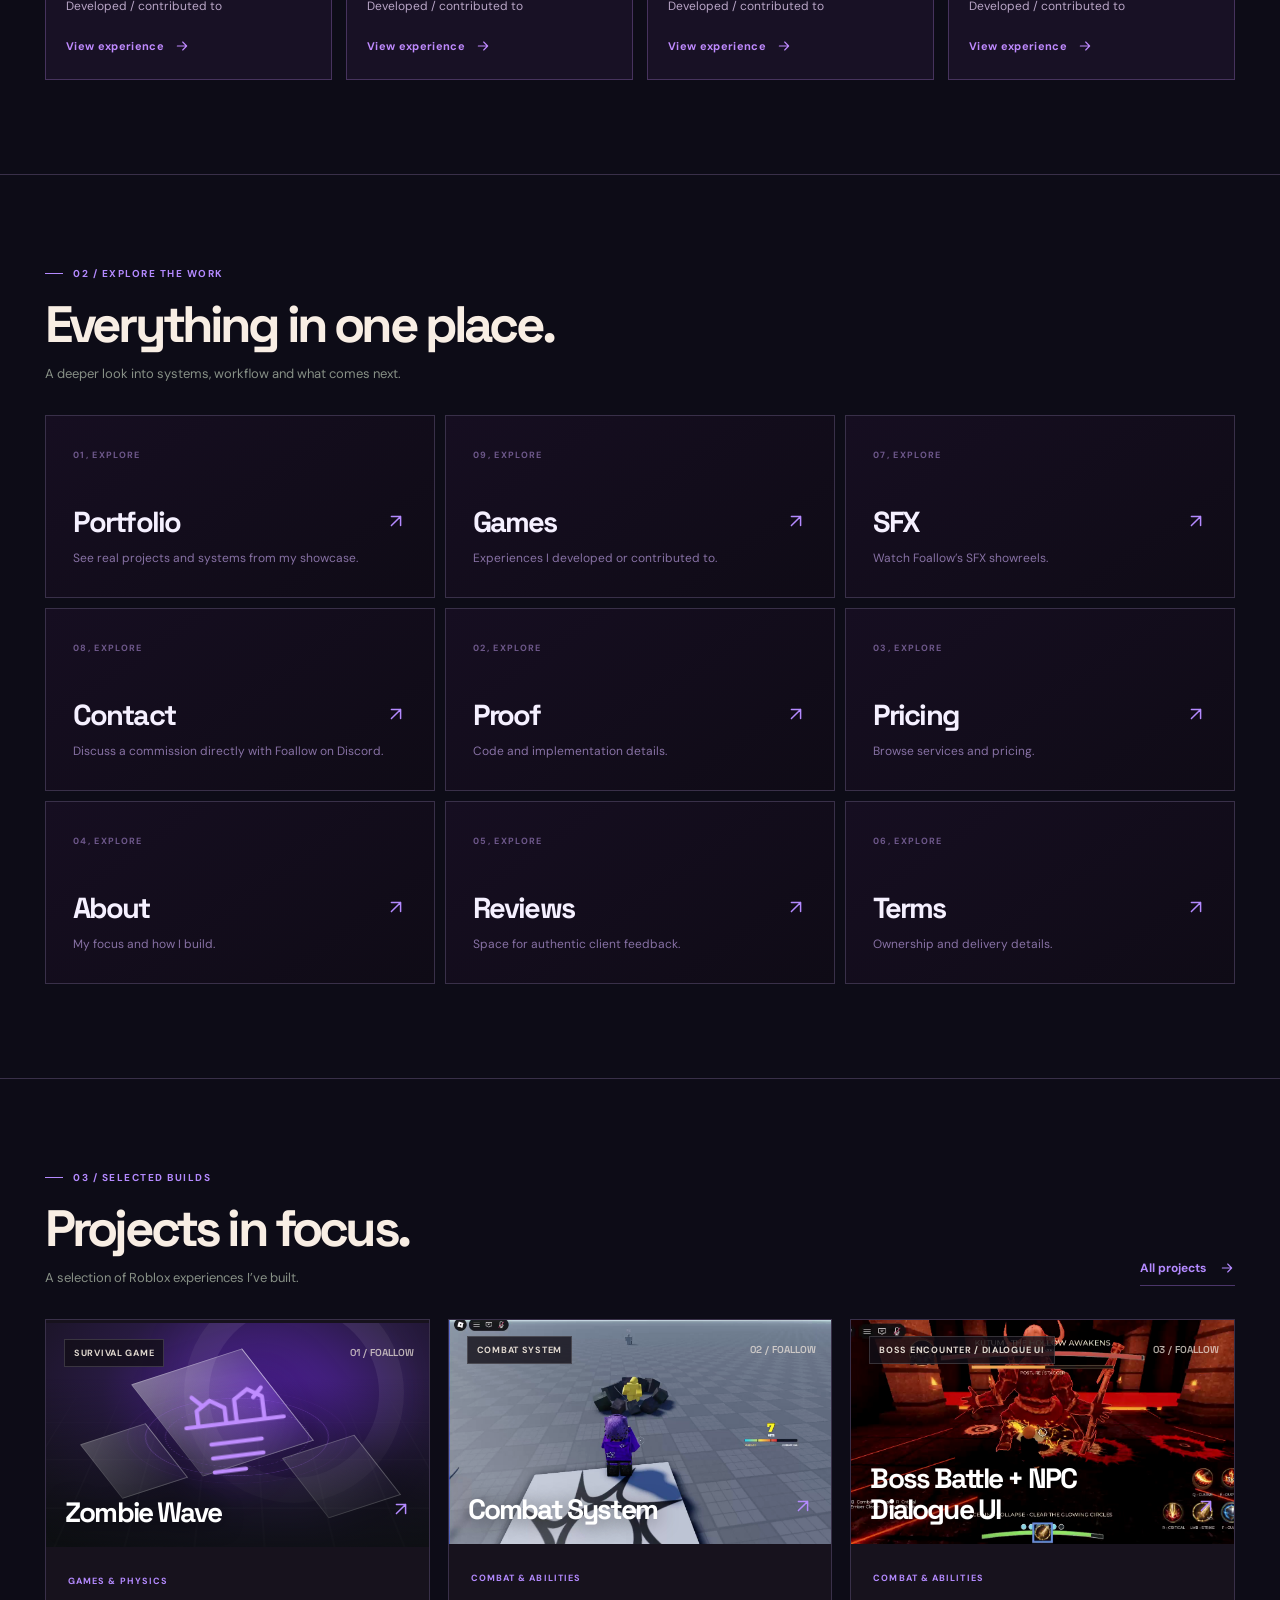
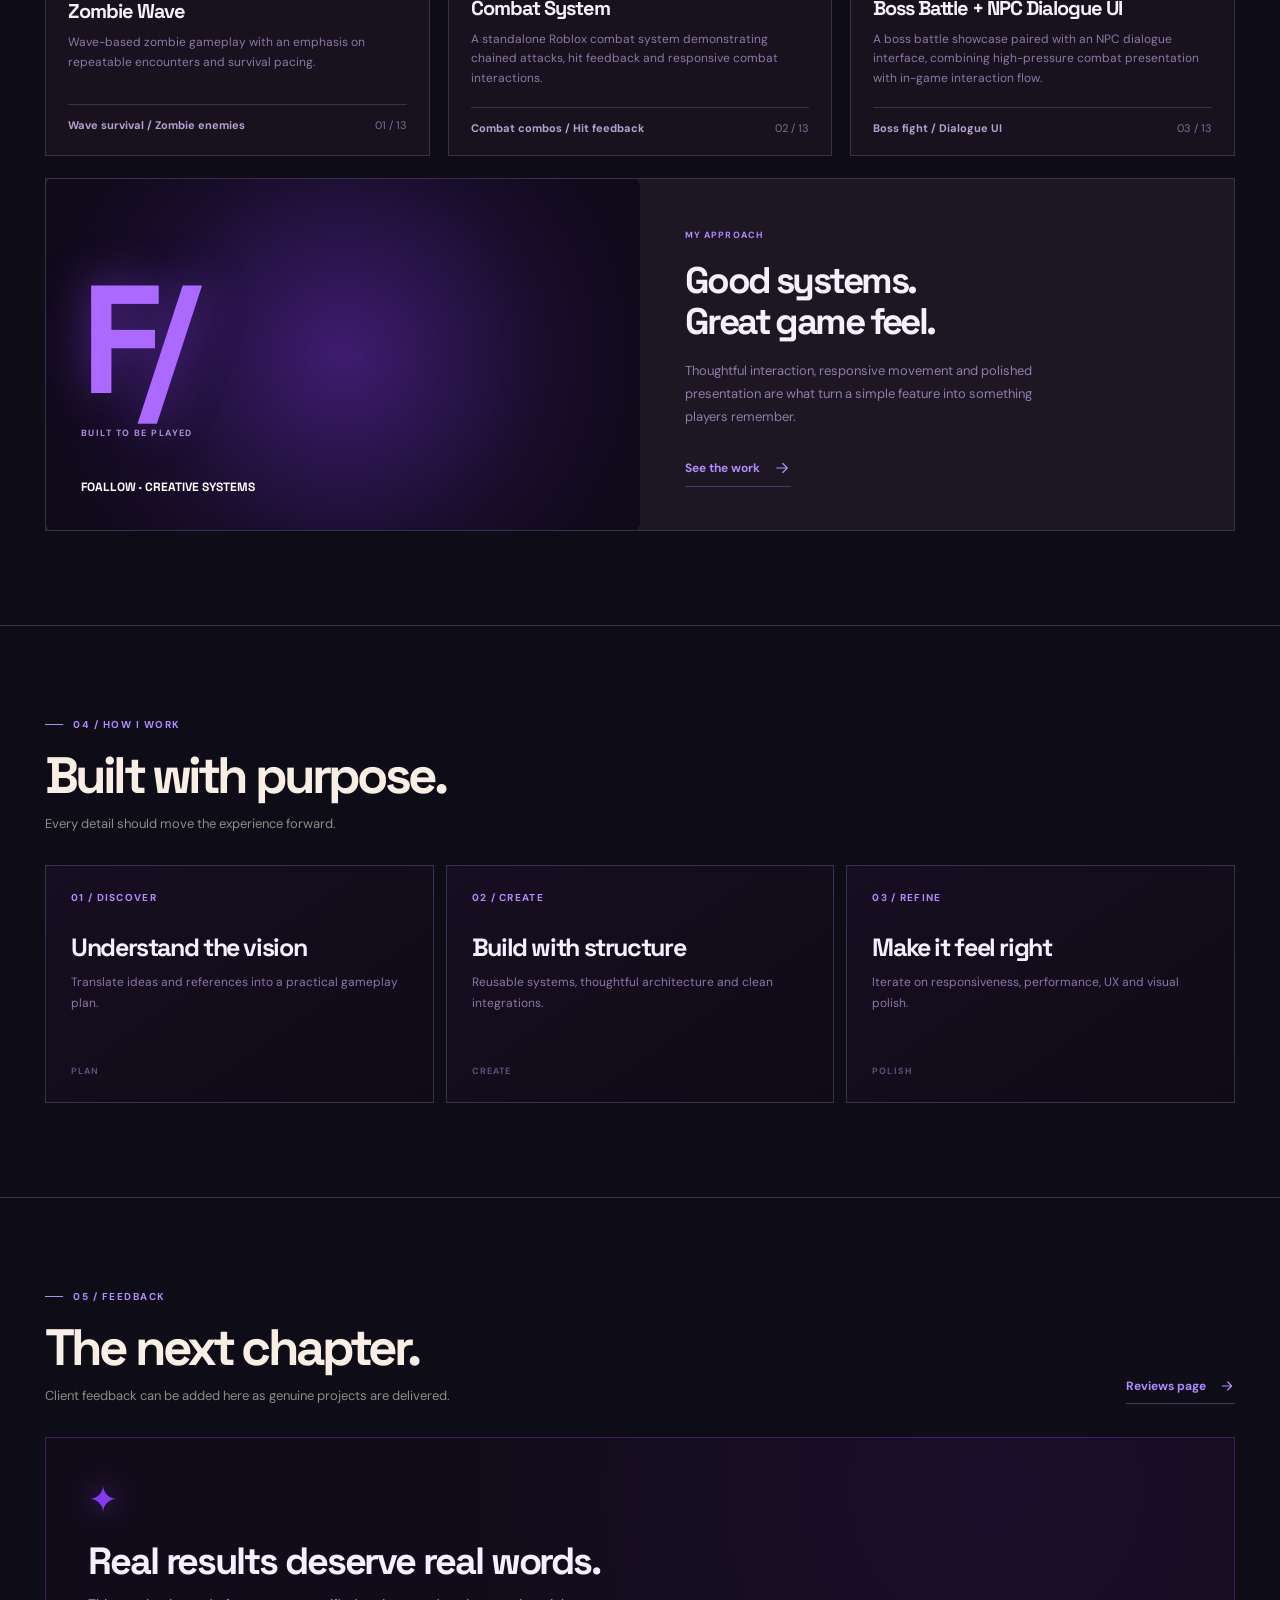
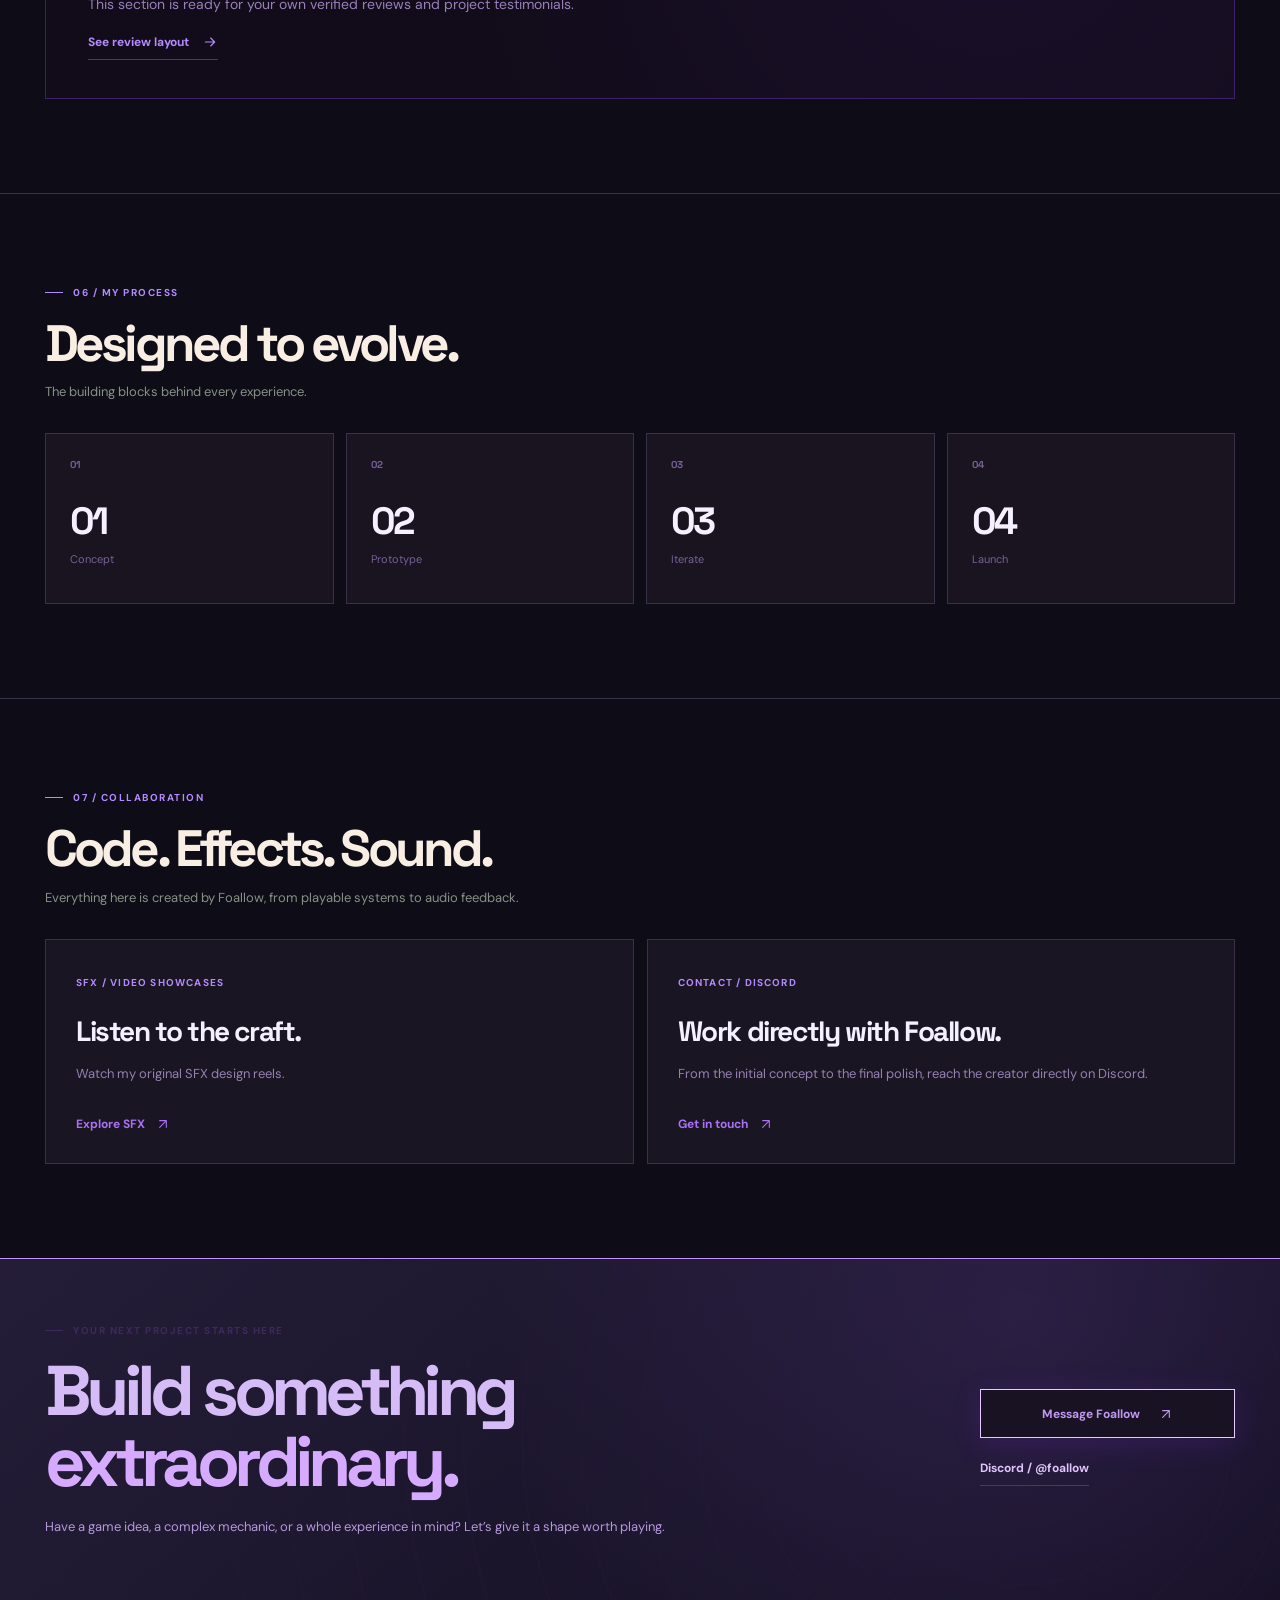
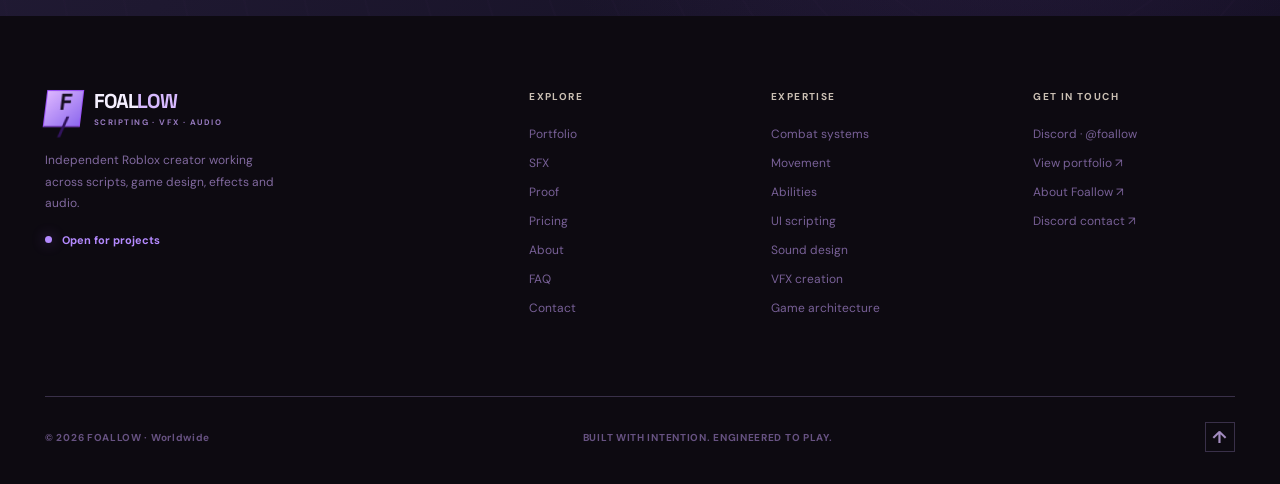
==== commit 6bb1d64e: "26" ====
--- a/index.html
+++ b/index.html
@@ -12,6 +12,7 @@
 <link rel="stylesheet" href="assets/sections.css">
 <link rel="stylesheet" href="assets/foallow-theme.css">
 <link rel="stylesheet" href="assets/pricing-v10.css">
+<link rel="stylesheet" href="assets/featured-games.css">
 </head>
 <body>
 <div class="ns-preloader" id="nsPreloader" data-stage="enter" role="status" aria-live="polite">
--- a/assets/foallow-theme.css
+++ b/assets/foallow-theme.css
@@ -62,3 +62,37 @@
 @media(max-width:1000px){.foallow-video-foot{flex-direction:column;align-items:flex-start}.foallow-contact-panel{grid-template-columns:1fr}.foallow-contact-aside{border-left:0;border-top:1px solid #51406a}}
 @media(max-width:700px){.foallow-video-grid{grid-template-columns:1fr}.foallow-video-foot{padding:18px}.foallow-video-frame{aspect-ratio:16/9}.foallow-video-launch{width:61px;height:61px}}
 @media(prefers-reduced-motion:reduce){.foallow-video-card,.foallow-video-launch,.foallow-video-frame img{transition:none}}
+
+.foallow-video-local video{position:absolute;inset:0;width:100%;height:100%;object-fit:contain;background:#0e0b17}
+.foallow-local-label{flex:0 0 auto;color:#bf96ff;font-size:10px;font-weight:800;letter-spacing:.08em}
+.foallow-showcase-note{display:flex;align-items:center;justify-content:space-between;gap:20px;flex-wrap:wrap;background:linear-gradient(96deg,#27193c,#16101f);border:1px solid #684489;padding:17px 22px;margin:0 0 25px}
+.foallow-showcase-note span{font-size:10px;font-weight:800;letter-spacing:.11em;color:#d5b0ff;white-space:nowrap}
+.foallow-showcase-note p{margin:0;color:#c2b2d1;font-size:12px;line-height:1.55;max-width:620px}
+.button-ghost-clip{color:#d3b1ff;border:1px solid #594274;background:#20162b}
+.button-ghost-clip:hover{background:#312041;border-color:#bc96f5}
+@media(max-width:700px){.foallow-showcase-note{align-items:flex-start;flex-direction:column;gap:9px}.foallow-local-label{font-size:9px}}
+@media(prefers-reduced-motion:reduce){.button-ghost-clip{transition:none}}
+.foallow-collections-grid{grid-template-columns:repeat(2,minmax(0,1fr));max-width:980px}
+.foallow-ability-gallery{margin-top:28px;border-top:1px solid #604478;padding-top:24px}
+.foallow-ability-heading{display:flex;align-items:start;justify-content:space-between;gap:15px;margin-bottom:20px}
+.foallow-ability-heading span{color:#bc87ff;font-size:10px;letter-spacing:.14em;font-weight:700}
+.foallow-ability-heading h3{color:#faf5ff;font-size:clamp(22px,3vw,29px);font-family:var(--display);margin:8px 0}
+.foallow-ability-heading p{color:#b9a9cf;margin:0;font-size:12px;line-height:1.6}
+.foallow-ability-count{white-space:nowrap;border:1px solid #694e8a;padding:8px 10px}
+.foallow-ability-player{aspect-ratio:16/9;background:#100a19;position:relative;overflow:hidden;border:1px solid #574075}
+.foallow-ability-player iframe{width:100%;height:100%;border:0;display:block}
+.foallow-ability-start{display:block;position:relative;width:100%;height:100%;border:0;padding:0;background:transparent;color:#fff}
+.foallow-ability-start img{height:100%;width:100%;object-fit:cover;opacity:.8;transition:transform .3s,opacity .3s}
+.foallow-ability-start:hover img{transform:scale(1.02);opacity:.95}
+.foallow-ability-play{position:absolute;top:50%;left:50%;transform:translate(-50%,-50%);display:grid;place-items:center;width:70px;height:70px;border-radius:50%;background:#a466ecdb;box-shadow:0 0 0 8px #b18de334,0 9px 38px #0008}
+.foallow-ability-start-label{position:absolute;bottom:15px;left:18px;font-size:10px;font-weight:800;letter-spacing:.12em}
+.foallow-ability-grid{display:grid;grid-template-columns:repeat(4,minmax(0,1fr));gap:9px;margin-top:13px}
+.foallow-ability-choice{text-align:left;overflow:hidden;border:1px solid #52396c;color:#cfb8e8;background:#1d132a;padding:0;transition:border-color .2s,transform .2s,background .2s}
+.foallow-ability-choice:hover,.foallow-ability-choice.selected{border-color:#b57af2;background:#39204e;transform:translateY(-2px)}
+.foallow-ability-choice img{display:block;width:100%;aspect-ratio:16/9;object-fit:cover}
+.foallow-ability-choice>span{display:flex;gap:8px;align-items:center;padding:8px;font-size:10px;line-height:1.3}
+.foallow-ability-choice b{font-size:10px;color:#af75ea}
+.foallow-ability-youtube{margin-top:15px;display:inline-flex;align-items:center;gap:8px;color:#d6adff;font-size:12px}
+.foallow-ability-youtube:hover{text-decoration:underline}
+@media(max-width:700px){.foallow-ability-grid{grid-template-columns:repeat(2,minmax(0,1fr))}.foallow-collections-grid{grid-template-columns:1fr}.foallow-ability-heading{flex-direction:column}.foallow-ability-count{align-self:flex-start}}
+@media(prefers-reduced-motion:reduce){.foallow-ability-choice,.foallow-ability-start img{transition:none}}
--- a/assets/featured-games.css
+++ b/assets/featured-games.css
@@ -0,0 +1,21 @@
+
+.featured-games-grid{display:grid;grid-template-columns:repeat(4,minmax(0,1fr));gap:14px;margin-top:35px}
+.featured-game-card{display:block;position:relative;overflow:hidden;border:1px solid #46335d;background:#181125;transition:border-color .25s,transform .35s,box-shadow .35s}
+.featured-game-card:hover{border-color:#ad77eb;transform:translateY(-6px);box-shadow:0 15px 44px rgba(90,44,155,.22)}
+.featured-game-art{position:relative;aspect-ratio:1.48;overflow:hidden;display:grid;place-items:center;background:radial-gradient(circle at 65% 25%,#7244a1,#261735 55%,#12101b)}
+.featured-game-card.game-stand .featured-game-art{background:radial-gradient(circle at 60% 30%,#682d73,#251633 65%,#110d1a)}
+.featured-game-card.game-pigeon .featured-game-art{background:radial-gradient(circle at 65% 25%,#487d9a,#201d40 63%,#110d1a)}
+.featured-game-card.game-cuisine .featured-game-art{background:radial-gradient(circle at 65% 25%,#a05b79,#381b36 62%,#110d1a)}
+.featured-game-mark{font-weight:800;font-family:var(--display);font-size:clamp(72px,9vw,150px);opacity:.15;color:#e4c5ff;letter-spacing:-.15em;transform:rotate(-12deg)}
+.featured-game-art img{position:absolute;inset:0;width:100%;height:100%;object-fit:cover;transition:transform .55s cubic-bezier(.15,.8,.2,1)}
+.featured-game-card:hover .featured-game-art img{transform:scale(1.06)}
+.featured-game-art:after{content:'';position:absolute;inset:35% 0 0;pointer-events:none;background:linear-gradient(transparent,rgba(16,10,28,.75))}
+.featured-game-number{position:absolute;bottom:16px;left:17px;z-index:2;color:#f3dcff;font-size:10px;font-weight:700;letter-spacing:.12em}
+.featured-game-icon{position:absolute;z-index:2;bottom:12px;right:16px;color:#fff}
+.featured-game-info{padding:21px 20px 24px}
+.featured-game-genre{color:#ae81db;font-weight:800;font-size:10px;letter-spacing:.13em;text-transform:uppercase}
+.featured-game-info h3{font:700 22px var(--display);margin:11px 0 7px;letter-spacing:-.04em}
+.featured-game-info p{font-size:12px;color:#b9a6c7;margin:0 0 20px}
+.featured-game-visit{display:inline-flex;align-items:center;gap:10px;font-size:11px;font-weight:700;color:#bf8aff;letter-spacing:.03em}
+@media(max-width:1050px){.featured-games-grid{grid-template-columns:repeat(2,minmax(0,1fr))}}
+@media(max-width:570px){.featured-games-grid{grid-template-columns:1fr;gap:14px}.featured-game-art{aspect-ratio:1.75}.featured-game-mark{font-size:120px}}
